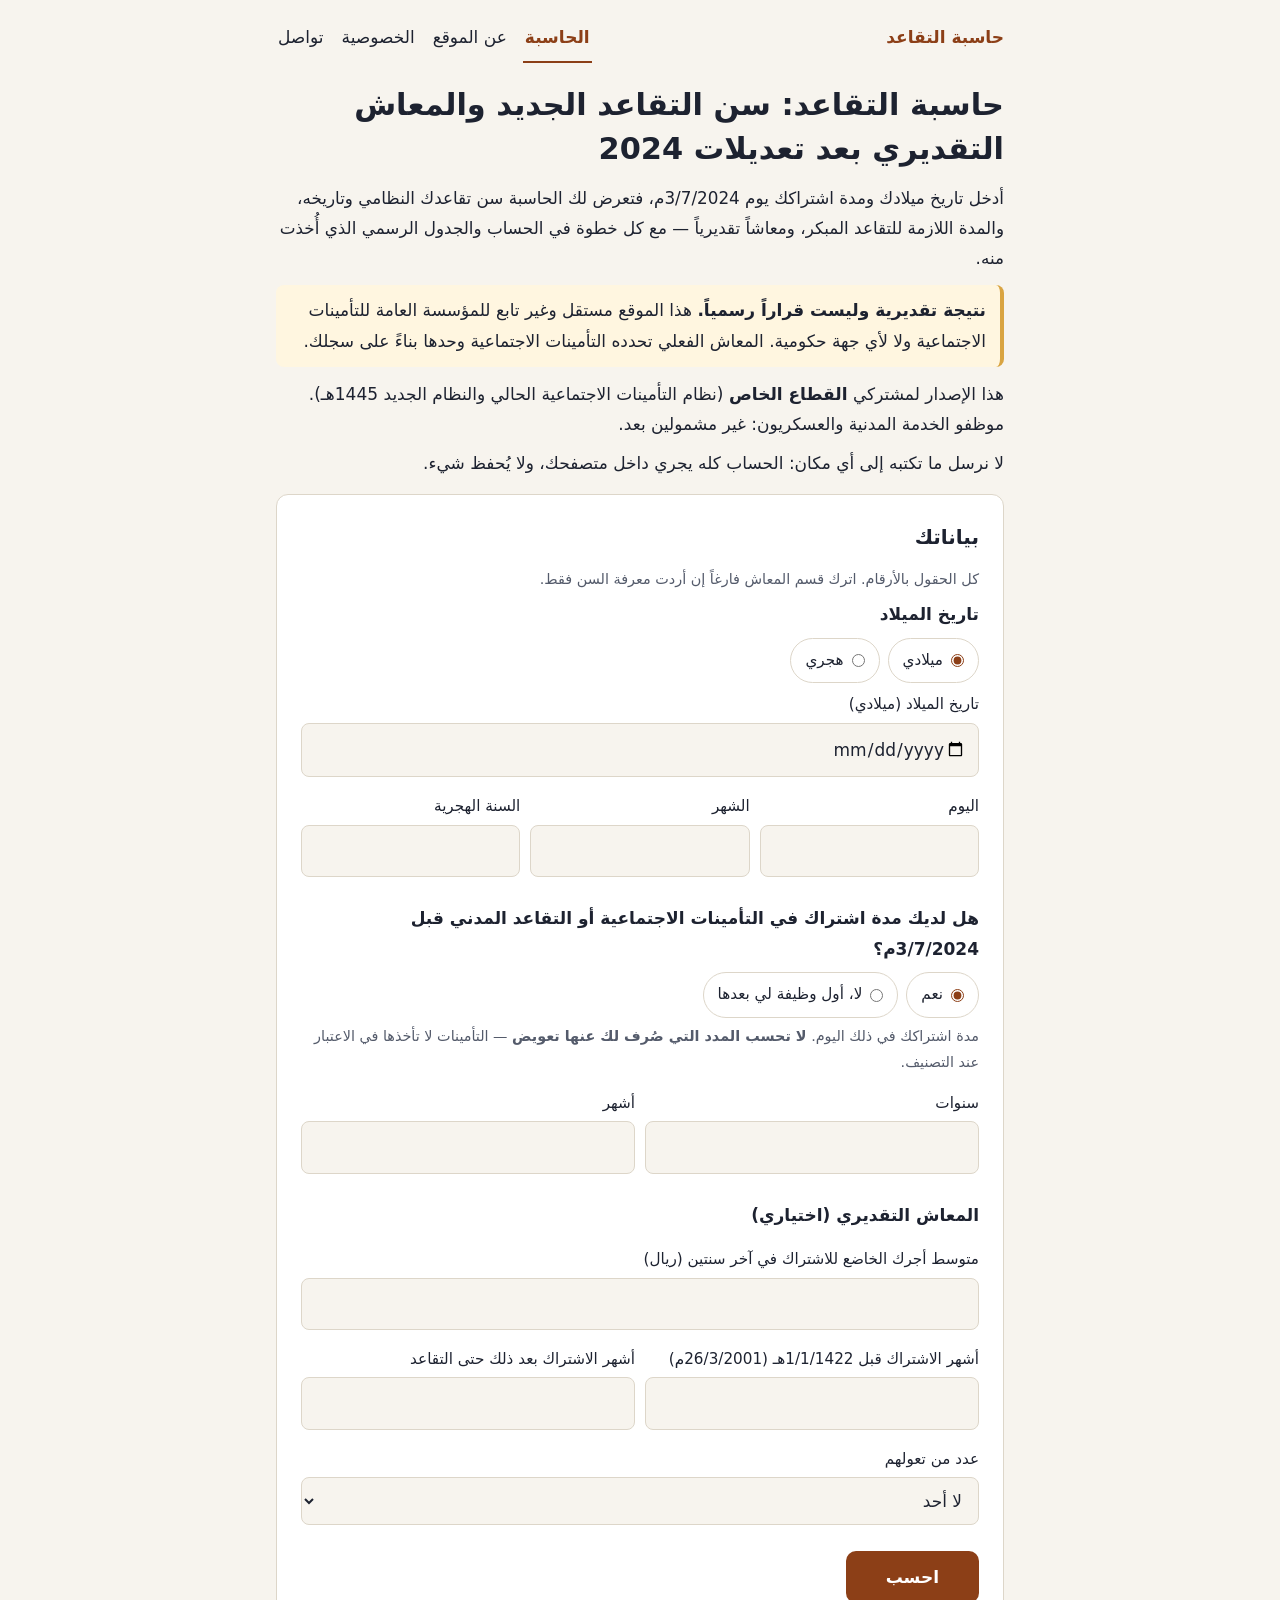
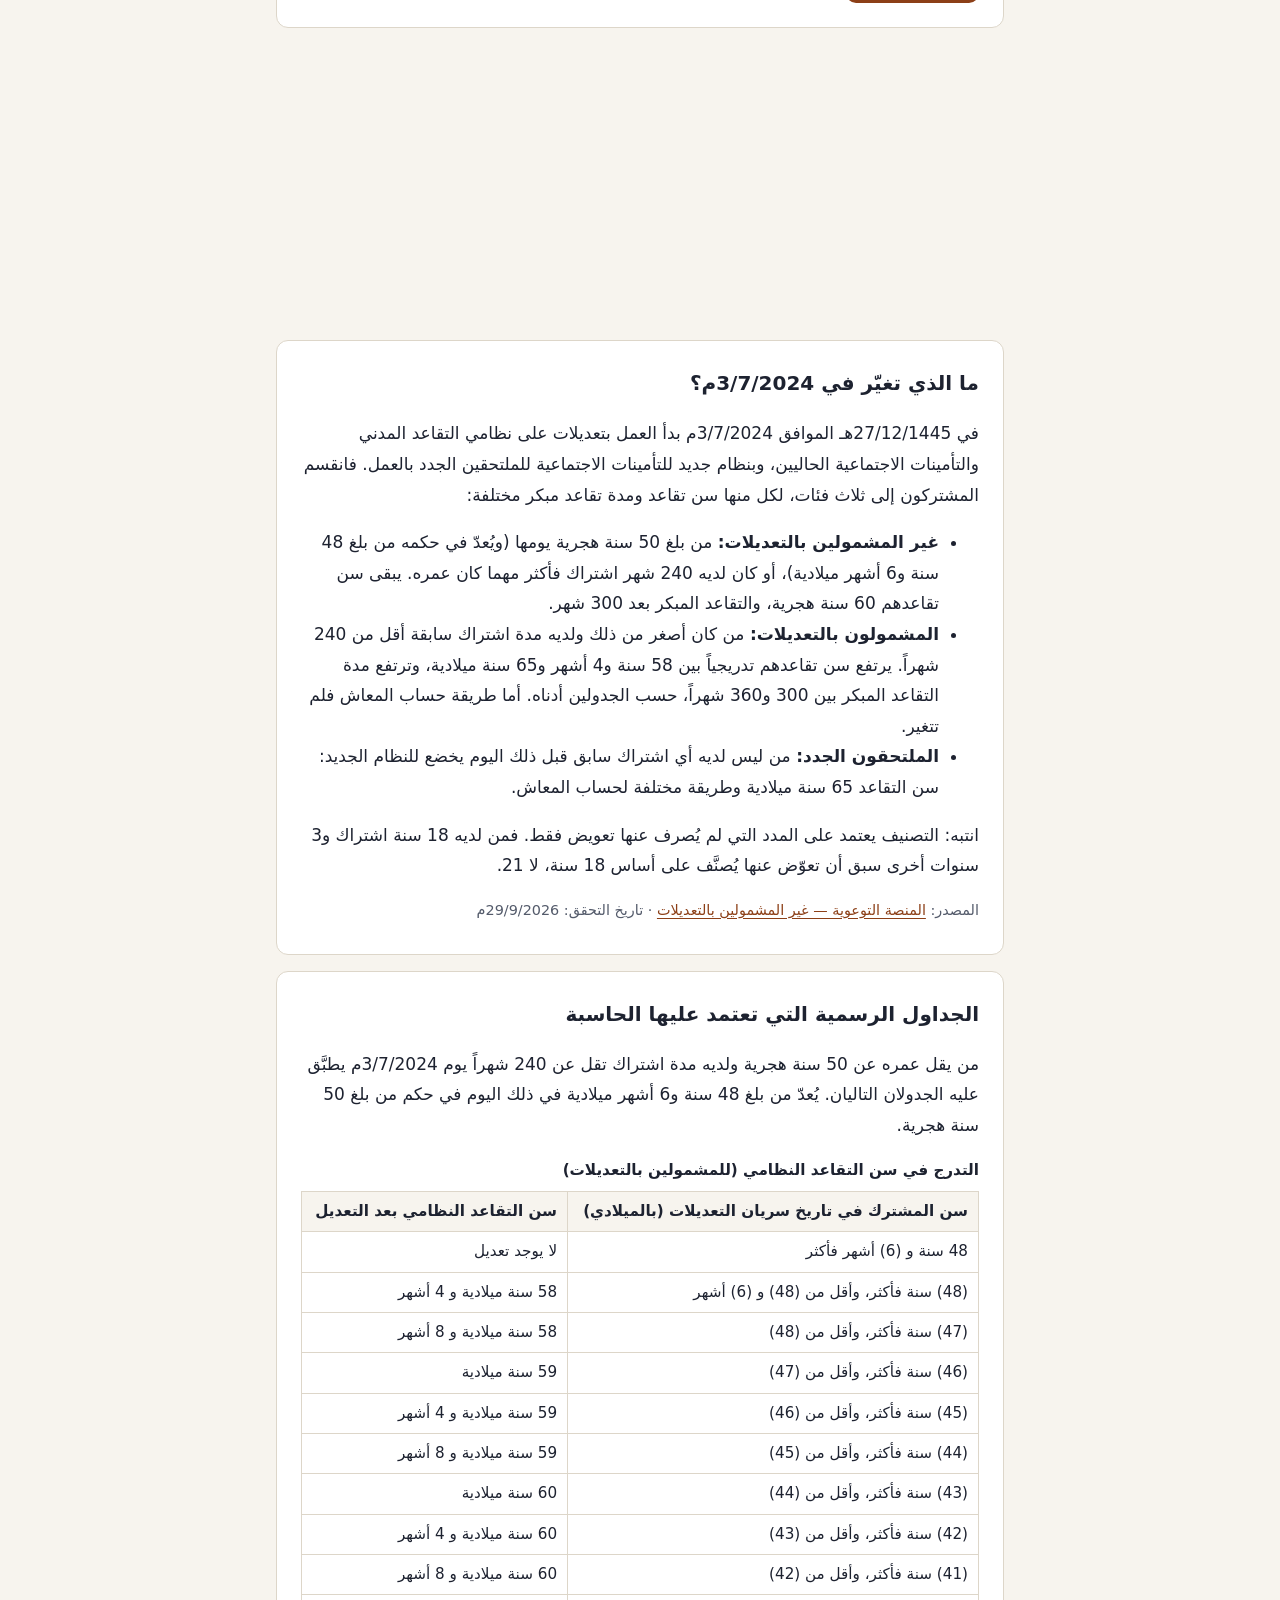
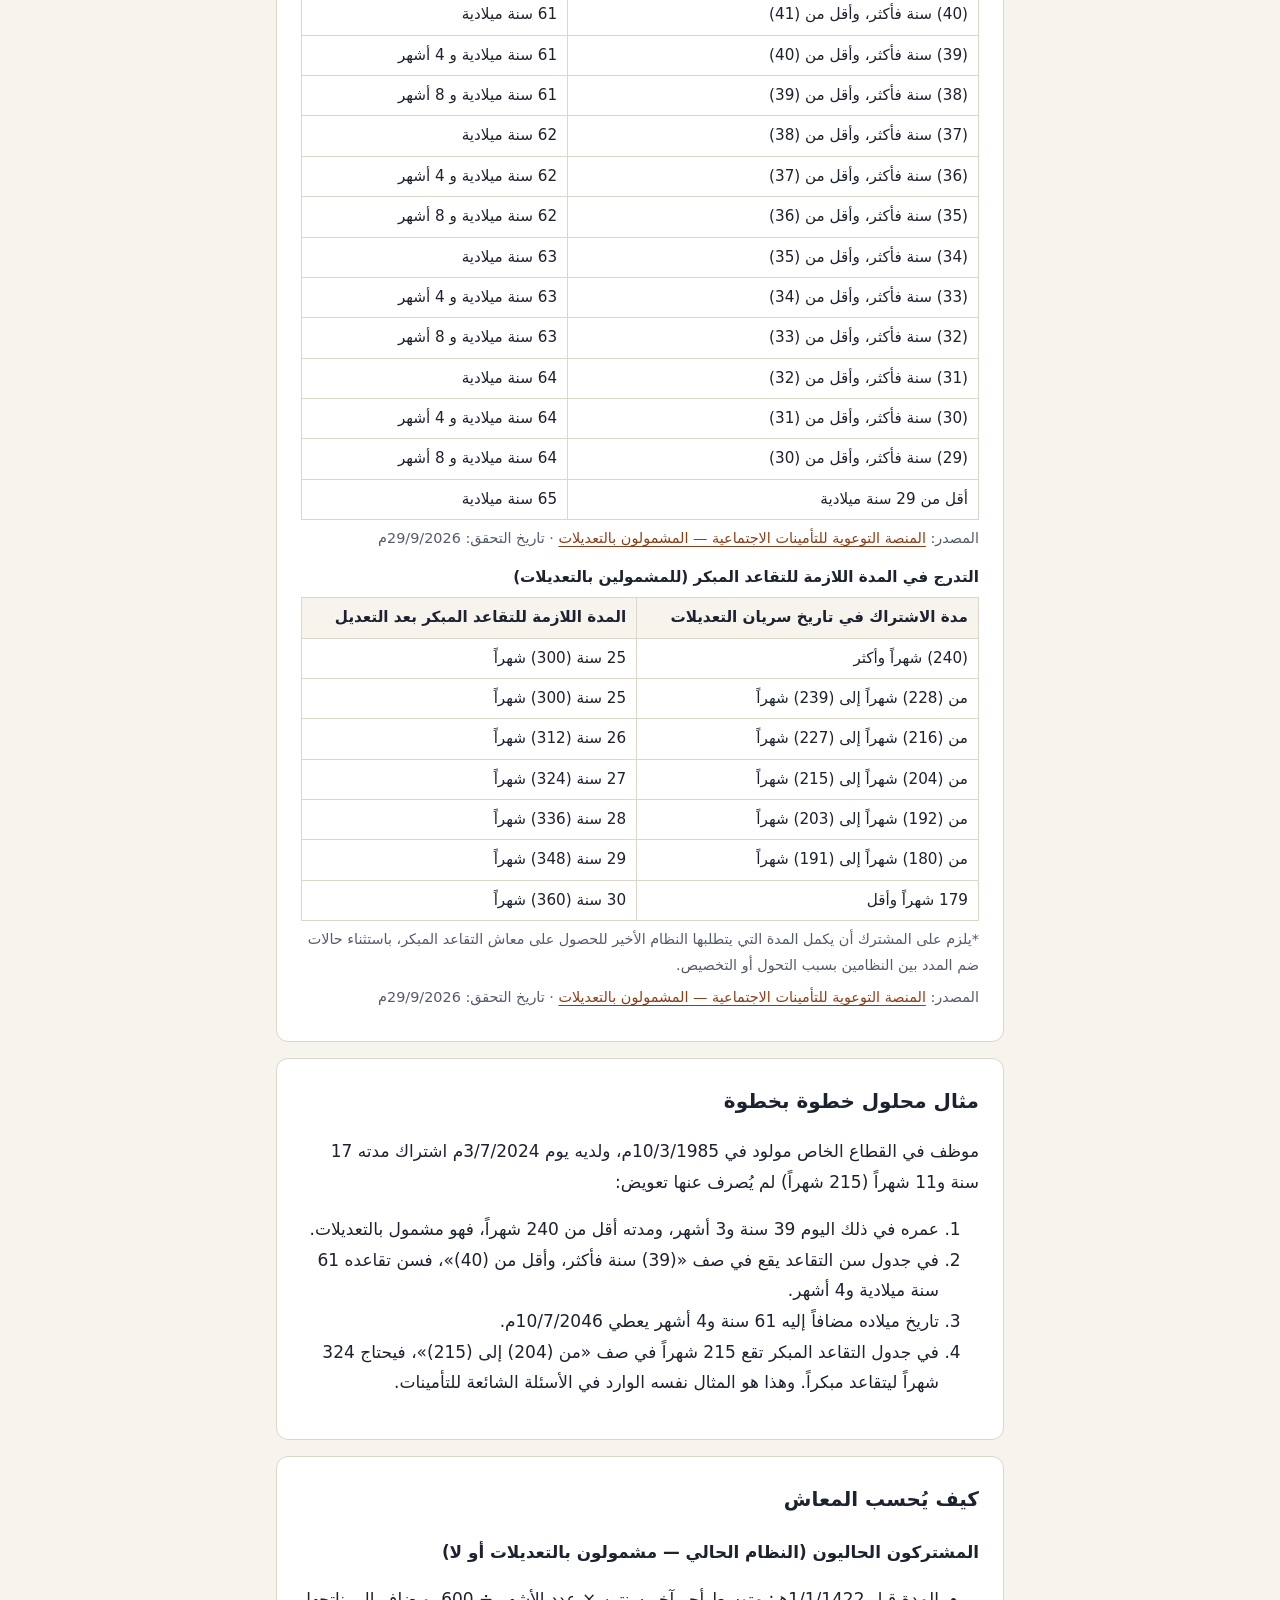
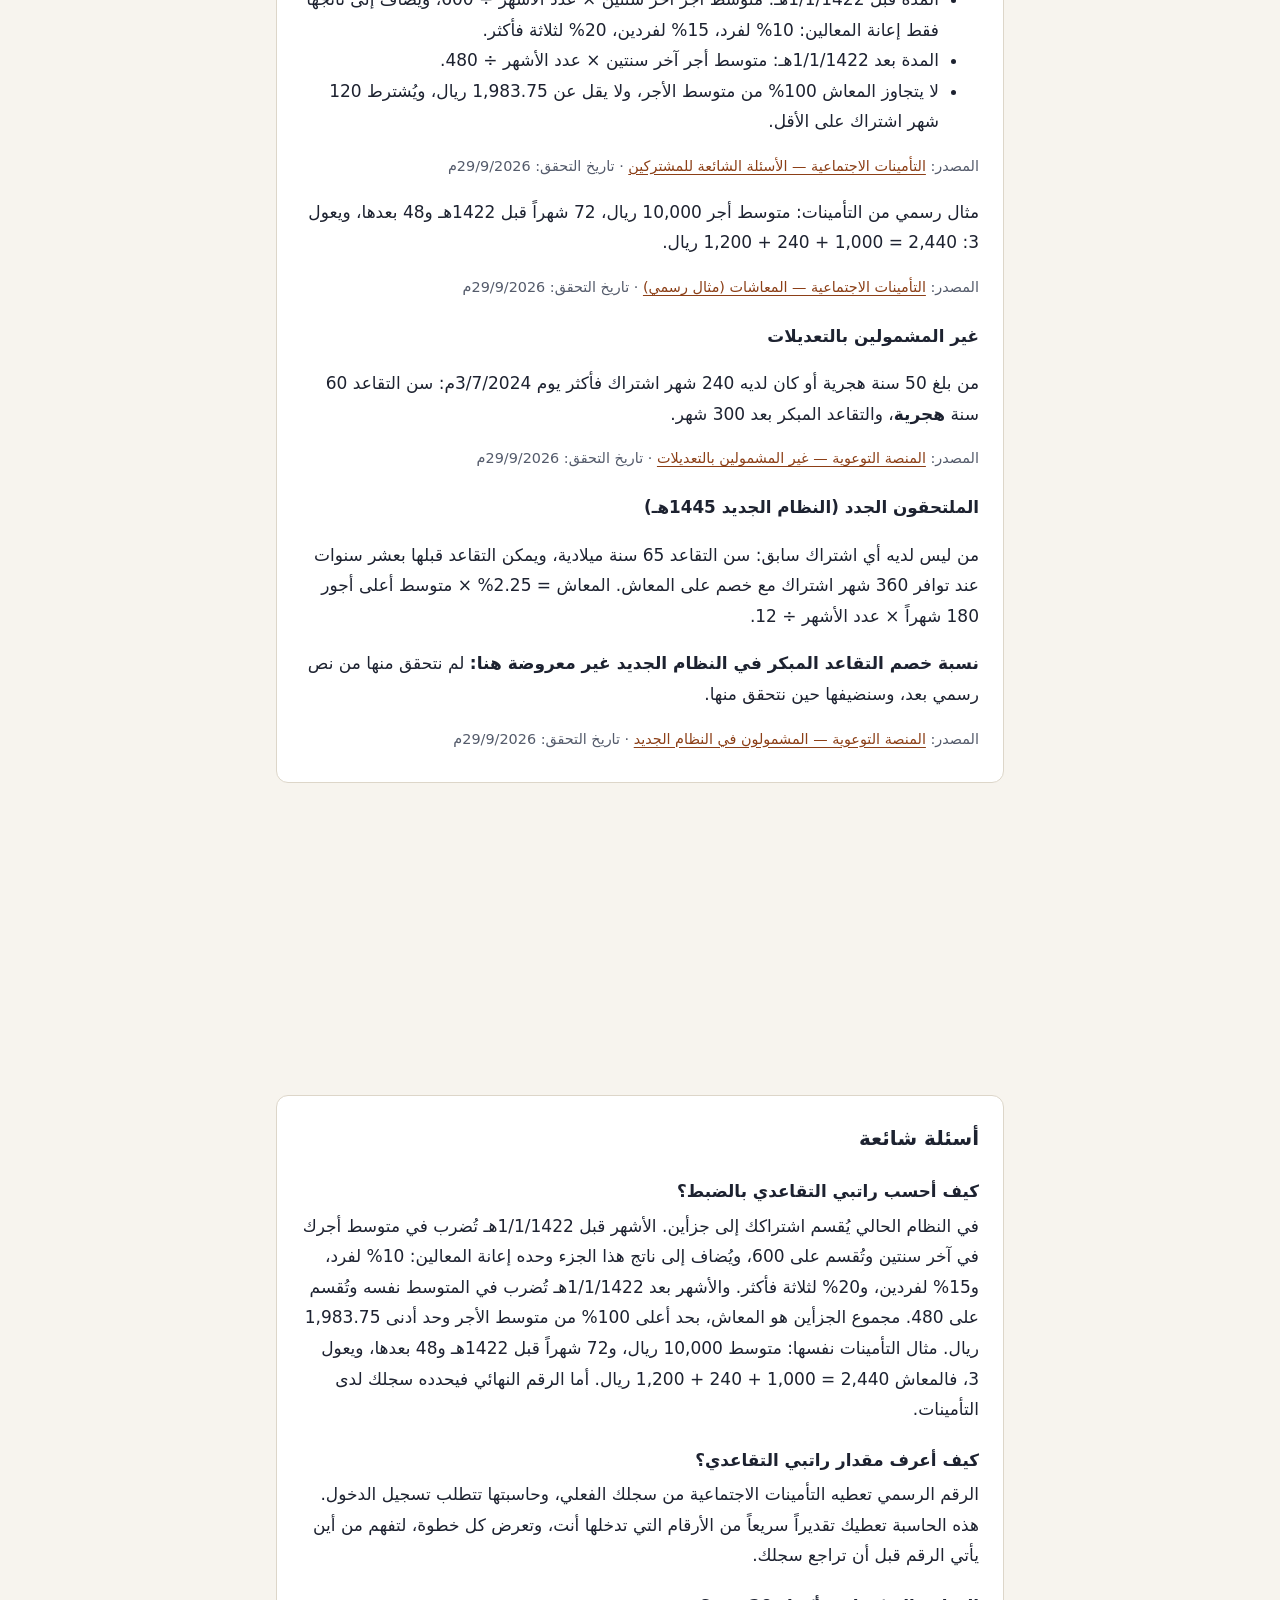
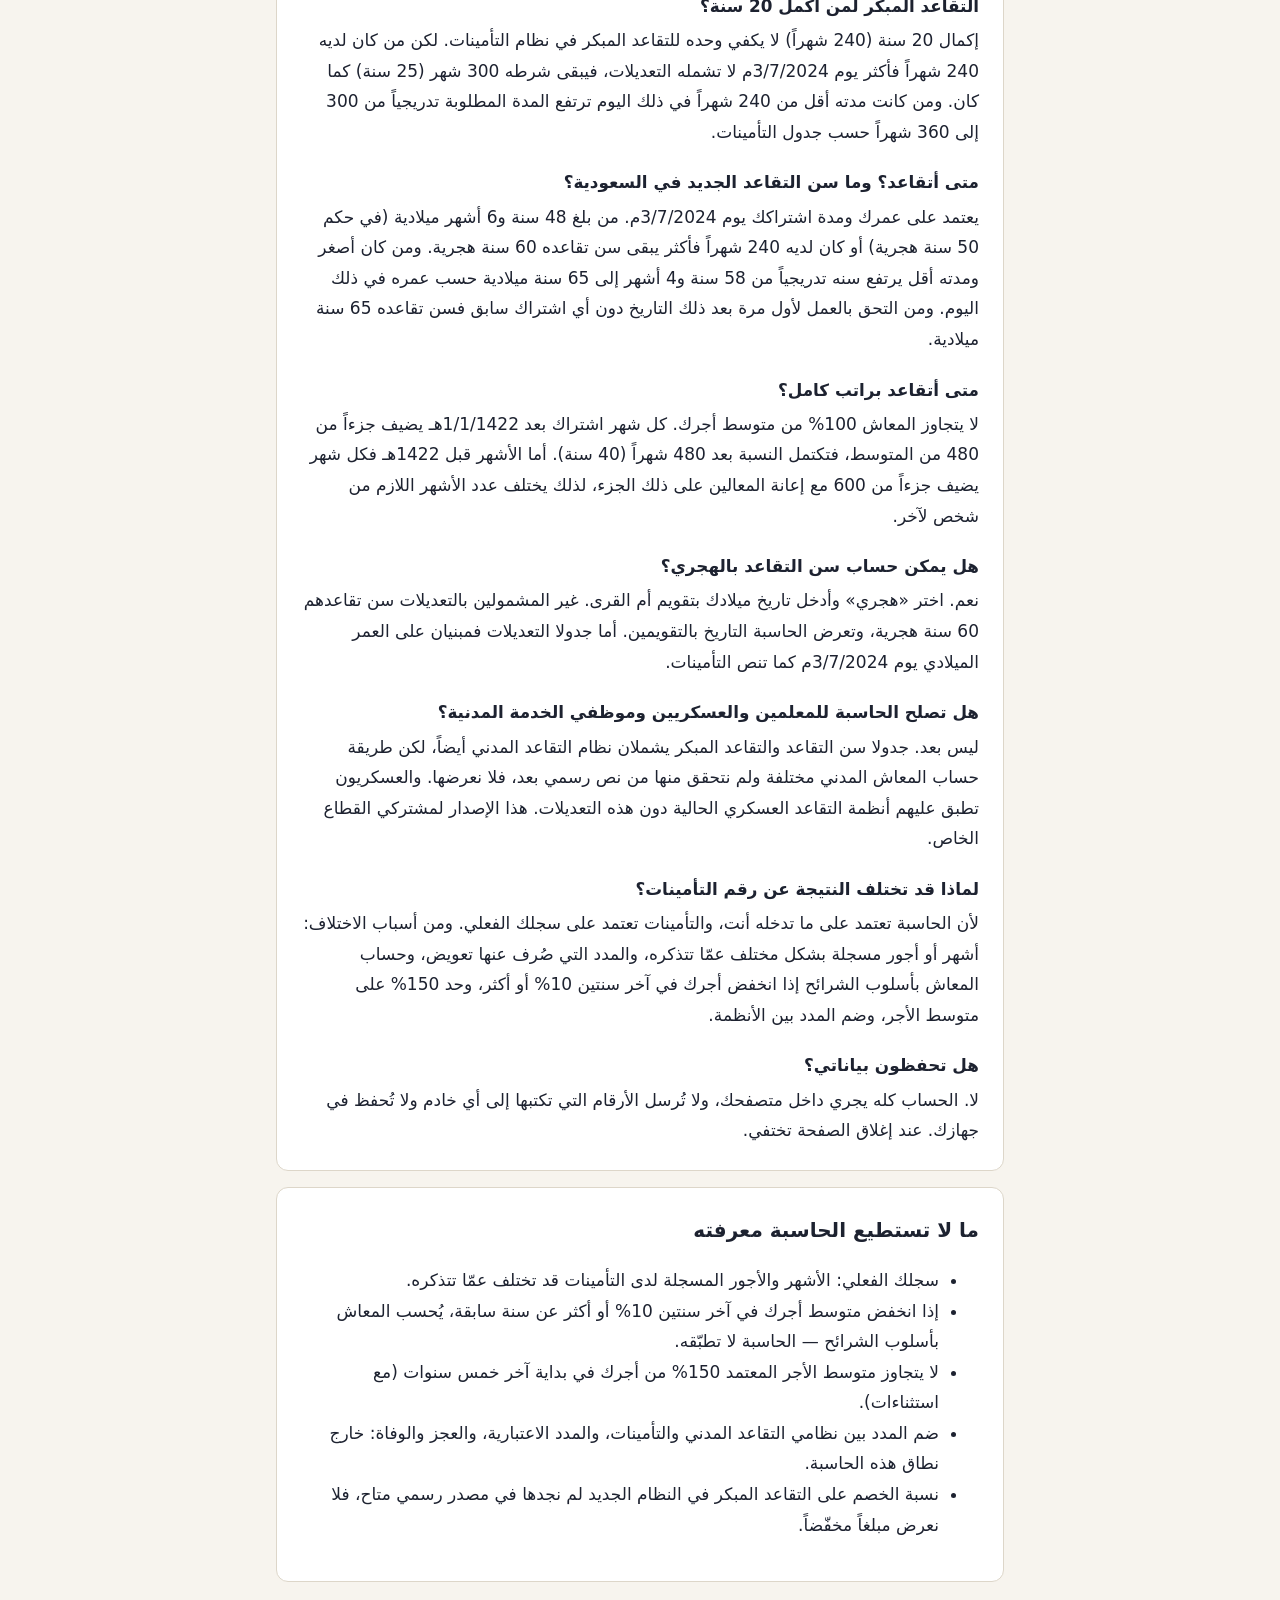
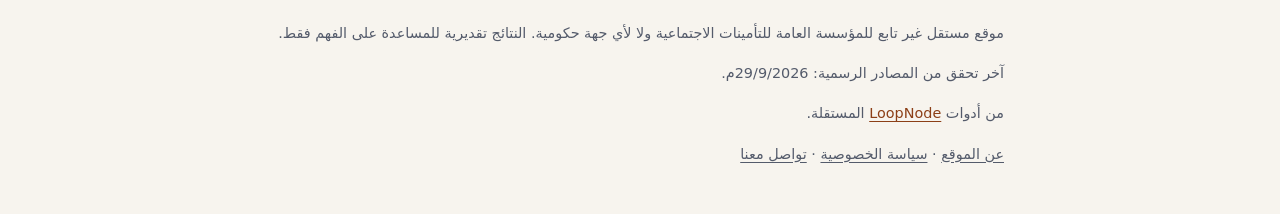
==== index.html @ d0180720 "Deploy taqaud.loopnode.live (release build) Co-Authored-By: Claude Opus 5.5 <noreply@anthropic.com>" ====
<!doctype html>
<html lang="ar" dir="rtl">
<head>
<meta charset="utf-8">
<meta name="viewport" content="width=device-width, initial-scale=1">
<meta http-equiv="Content-Security-Policy" content="default-src 'none'; script-src 'self'; style-src 'self'; img-src 'self' data:; connect-src 'self'; form-action 'none'; base-uri 'none'">
<meta name="referrer" content="no-referrer">
<title>حاسبة التقاعد 2024 — سن التقاعد الجديد والمعاش التقديري بعد تعديلات التأمينات</title>
<meta name="description" content="احسب سن تقاعدك بعد تعديلات 3/7/2024، والمدة اللازمة للتقاعد المبكر، ومعاشك التقديري خطوة بخطوة من جداول التأمينات الاجتماعية. مجانية والحساب داخل جهازك.">
<meta name="color-scheme" content="light dark">
<meta name="theme-color" content="#f7f4ee" media="(prefers-color-scheme: light)">
<meta name="theme-color" content="#16181c" media="(prefers-color-scheme: dark)">
<link rel="icon" href="favicon.svg" type="image/svg+xml">
<link rel="stylesheet" href="styles.css">
<script type="module" src="app.js"></script>
<link rel="canonical" href="https://taqaud.loopnode.live/">
<meta property="og:type" content="website">
<meta property="og:locale" content="ar_SA">
<meta property="og:site_name" content="حاسبة التقاعد">
<meta property="og:title" content="حاسبة التقاعد 2024 — سن التقاعد الجديد والمعاش التقديري بعد تعديلات التأمينات">
<meta property="og:description" content="احسب سن تقاعدك بعد تعديلات 3/7/2024، والمدة اللازمة للتقاعد المبكر، ومعاشك التقديري خطوة بخطوة من جداول التأمينات الاجتماعية. مجانية والحساب داخل جهازك.">
<meta property="og:url" content="https://taqaud.loopnode.live/">
<meta property="og:image" content="https://taqaud.loopnode.live/og.png">
<meta property="og:image:width" content="1200">
<meta property="og:image:height" content="630">
<meta name="twitter:card" content="summary_large_image">
<script type="application/ld+json">{"@context":"https://schema.org","@type":"WebApplication","name":"حاسبة التقاعد","description":"احسب سن تقاعدك بعد تعديلات 3/7/2024، والمدة اللازمة للتقاعد المبكر، ومعاشك التقديري خطوة بخطوة من جداول التأمينات الاجتماعية. مجانية والحساب داخل جهازك.","applicationCategory":"FinanceApplication","operatingSystem":"Any","inLanguage":"ar","isAccessibleForFree":true,"offers":{"@type":"Offer","price":"0","priceCurrency":"SAR"},"publisher":{"@type":"Organization","name":"LoopNode","url":"https://loopnode.live/"},"url":"https://taqaud.loopnode.live/"}</script>
<script type="application/ld+json">{"@context":"https://schema.org","@type":"FAQPage","inLanguage":"ar","mainEntity":[{"@type":"Question","name":"كيف أحسب راتبي التقاعدي بالضبط؟","acceptedAnswer":{"@type":"Answer","text":"في النظام الحالي يُقسم اشتراكك إلى جزأين. الأشهر قبل 1/1/1422هـ تُضرب في متوسط أجرك في آخر سنتين وتُقسم على 600، ويُضاف إلى ناتج هذا الجزء وحده إعانة المعالين: 10% لفرد، و15% لفردين، و20% لثلاثة فأكثر. والأشهر بعد 1/1/1422هـ تُضرب في المتوسط نفسه وتُقسم على 480. مجموع الجزأين هو المعاش، بحد أعلى 100% من متوسط الأجر وحد أدنى 1,983.75 ريال. مثال التأمينات نفسها: متوسط 10,000 ريال، و72 شهراً قبل 1422هـ و48 بعدها، ويعول 3، فالمعاش 1,200 + 240 + 1,000 = 2,440 ريال. أما الرقم النهائي فيحدده سجلك لدى التأمينات."}},{"@type":"Question","name":"كيف أعرف مقدار راتبي التقاعدي؟","acceptedAnswer":{"@type":"Answer","text":"الرقم الرسمي تعطيه التأمينات الاجتماعية من سجلك الفعلي، وحاسبتها تتطلب تسجيل الدخول. هذه الحاسبة تعطيك تقديراً سريعاً من الأرقام التي تدخلها أنت، وتعرض كل خطوة، لتفهم من أين يأتي الرقم قبل أن تراجع سجلك."}},{"@type":"Question","name":"التقاعد المبكر لمن أكمل 20 سنة؟","acceptedAnswer":{"@type":"Answer","text":"إكمال 20 سنة (240 شهراً) لا يكفي وحده للتقاعد المبكر في نظام التأمينات. لكن من كان لديه 240 شهراً فأكثر يوم 3/7/2024م لا تشمله التعديلات، فيبقى شرطه 300 شهر (25 سنة) كما كان. ومن كانت مدته أقل من 240 شهراً في ذلك اليوم ترتفع المدة المطلوبة تدريجياً من 300 إلى 360 شهراً حسب جدول التأمينات."}},{"@type":"Question","name":"متى أتقاعد؟ وما سن التقاعد الجديد في السعودية؟","acceptedAnswer":{"@type":"Answer","text":"يعتمد على عمرك ومدة اشتراكك يوم 3/7/2024م. من بلغ 48 سنة و6 أشهر ميلادية (في حكم 50 سنة هجرية) أو كان لديه 240 شهراً فأكثر يبقى سن تقاعده 60 سنة هجرية. ومن كان أصغر ومدته أقل يرتفع سنه تدريجياً من 58 سنة و4 أشهر إلى 65 سنة ميلادية حسب عمره في ذلك اليوم. ومن التحق بالعمل لأول مرة بعد ذلك التاريخ دون أي اشتراك سابق فسن تقاعده 65 سنة ميلادية."}},{"@type":"Question","name":"متى أتقاعد براتب كامل؟","acceptedAnswer":{"@type":"Answer","text":"لا يتجاوز المعاش 100% من متوسط أجرك. كل شهر اشتراك بعد 1/1/1422هـ يضيف جزءاً من 480 من المتوسط، فتكتمل النسبة بعد 480 شهراً (40 سنة). أما الأشهر قبل 1422هـ فكل شهر يضيف جزءاً من 600 مع إعانة المعالين على ذلك الجزء، لذلك يختلف عدد الأشهر اللازم من شخص لآخر."}},{"@type":"Question","name":"هل يمكن حساب سن التقاعد بالهجري؟","acceptedAnswer":{"@type":"Answer","text":"نعم. اختر «هجري» وأدخل تاريخ ميلادك بتقويم أم القرى. غير المشمولين بالتعديلات سن تقاعدهم 60 سنة هجرية، وتعرض الحاسبة التاريخ بالتقويمين. أما جدولا التعديلات فمبنيان على العمر الميلادي يوم 3/7/2024م كما تنص التأمينات."}},{"@type":"Question","name":"هل تصلح الحاسبة للمعلمين والعسكريين وموظفي الخدمة المدنية؟","acceptedAnswer":{"@type":"Answer","text":"ليس بعد. جدولا سن التقاعد والتقاعد المبكر يشملان نظام التقاعد المدني أيضاً، لكن طريقة حساب المعاش المدني مختلفة ولم نتحقق منها من نص رسمي بعد، فلا نعرضها. والعسكريون تطبق عليهم أنظمة التقاعد العسكري الحالية دون هذه التعديلات. هذا الإصدار لمشتركي القطاع الخاص."}},{"@type":"Question","name":"لماذا قد تختلف النتيجة عن رقم التأمينات؟","acceptedAnswer":{"@type":"Answer","text":"لأن الحاسبة تعتمد على ما تدخله أنت، والتأمينات تعتمد على سجلك الفعلي. ومن أسباب الاختلاف: أشهر أو أجور مسجلة بشكل مختلف عمّا تتذكره، والمدد التي صُرف عنها تعويض، وحساب المعاش بأسلوب الشرائح إذا انخفض أجرك في آخر سنتين 10% أو أكثر، وحد 150% على متوسط الأجر، وضم المدد بين الأنظمة."}},{"@type":"Question","name":"هل تحفظون بياناتي؟","acceptedAnswer":{"@type":"Answer","text":"لا. الحساب كله يجري داخل متصفحك، ولا تُرسل الأرقام التي تكتبها إلى أي خادم ولا تُحفظ في جهازك. عند إغلاق الصفحة تختفي."}}]}</script>
</head>
<body>
<a class="skip" href="#content">انتقل إلى المحتوى</a>
<header class="site-header">
<p class="brand"><a href="./">حاسبة التقاعد</a></p>
<nav aria-label="أقسام الموقع"><ul><li><a href="./" aria-current="page">الحاسبة</a></li><li><a href="./about.html">عن الموقع</a></li><li><a href="./privacy.html">الخصوصية</a></li><li><a href="./contact.html">تواصل</a></li></ul></nav>
</header>
<main id="content">
  <section class="intro">
    <h1>حاسبة التقاعد: سن التقاعد الجديد والمعاش التقديري بعد تعديلات 2024</h1>
    <p class="lead">أدخل تاريخ ميلادك ومدة اشتراكك يوم <bdi>3/7/2024م</bdi>، فتعرض لك الحاسبة سن تقاعدك النظامي وتاريخه، والمدة اللازمة للتقاعد المبكر، ومعاشاً تقديرياً — مع كل خطوة في الحساب والجدول الرسمي الذي أُخذت منه.</p>
    <p class="notice" role="note"><strong>نتيجة تقديرية وليست قراراً رسمياً.</strong> هذا الموقع مستقل وغير تابع للمؤسسة العامة للتأمينات الاجتماعية ولا لأي جهة حكومية. المعاش الفعلي تحدده التأمينات الاجتماعية وحدها بناءً على سجلك.</p>
    <p class="scope">هذا الإصدار لمشتركي <strong>القطاع الخاص</strong> (نظام التأمينات الاجتماعية الحالي والنظام الجديد 1445هـ). موظفو الخدمة المدنية والعسكريون: غير مشمولين بعد.</p>
    <p class="privacy">لا نرسل ما تكتبه إلى أي مكان: الحساب كله يجري داخل متصفحك، ولا يُحفظ شيء.</p>
  </section>

  <form id="calc" class="card" method="dialog" novalidate aria-describedby="calc-help">
    <h2>بياناتك</h2>
    <p id="calc-help" class="fine">كل الحقول بالأرقام. اترك قسم المعاش فارغاً إن أردت معرفة السن فقط.</p>
    <div id="errors" class="errors" role="alert" hidden></div>

    <fieldset>
      <legend>تاريخ الميلاد</legend>
      <div class="seg" role="radiogroup" aria-label="نوع التقويم">
        <label><input type="radio" name="cal" value="g" checked> ميلادي</label>
        <label><input type="radio" name="cal" value="h"> هجري</label>
      </div>
      <div id="dob-g-wrap" class="field">
        <label for="dob-g">تاريخ الميلاد (ميلادي)</label>
        <input id="dob-g" name="dob-g" type="date" min="1930-01-01" max="2015-12-31" dir="ltr">
      </div>
      <div id="dob-h-wrap" class="field-row" hidden>
        <div class="field"><label for="hijri-d">اليوم</label><input id="hijri-d" inputmode="numeric" pattern="[0-9]*" maxlength="2" dir="ltr"></div>
        <div class="field"><label for="hijri-m">الشهر</label><input id="hijri-m" inputmode="numeric" pattern="[0-9]*" maxlength="2" dir="ltr"></div>
        <div class="field"><label for="hijri-y">السنة الهجرية</label><input id="hijri-y" inputmode="numeric" pattern="[0-9]*" maxlength="4" dir="ltr"></div>
      </div>
    </fieldset>

    <fieldset>
      <legend>هل لديك مدة اشتراك في التأمينات الاجتماعية أو التقاعد المدني قبل <bdi>3/7/2024م</bdi>؟</legend>
      <div class="seg">
        <label><input type="radio" name="prior" value="yes" checked> نعم</label>
        <label><input type="radio" name="prior" value="no"> لا، أول وظيفة لي بعدها</label>
      </div>
      <div id="months-wrap">
        <p class="fine" id="months-help">مدة اشتراكك في ذلك اليوم. <strong>لا تحسب المدد التي صُرف لك عنها تعويض</strong> — التأمينات لا تأخذها في الاعتبار عند التصنيف.</p>
        <div class="field-row">
          <div class="field"><label for="m-years">سنوات</label><input id="m-years" inputmode="numeric" pattern="[0-9]*" maxlength="2" dir="ltr" aria-describedby="months-help"></div>
          <div class="field"><label for="m-months">أشهر</label><input id="m-months" inputmode="numeric" pattern="[0-9]*" maxlength="2" dir="ltr" aria-describedby="months-help"></div>
        </div>
      </div>
    </fieldset>

    <fieldset>
      <legend>المعاش التقديري (اختياري)</legend>
      <div id="old-wrap">
        <div class="field"><label for="wage">متوسط أجرك الخاضع للاشتراك في آخر سنتين (ريال)</label><input id="wage" inputmode="decimal" dir="ltr"></div>
        <div class="field-row">
          <div class="field"><label for="pre">أشهر الاشتراك قبل <bdi>1/1/1422هـ</bdi> (<bdi>26/3/2001م</bdi>)</label><input id="pre" inputmode="numeric" pattern="[0-9]*" dir="ltr"></div>
          <div class="field"><label for="post">أشهر الاشتراك بعد ذلك حتى التقاعد</label><input id="post" inputmode="numeric" pattern="[0-9]*" dir="ltr"></div>
        </div>
        <div class="field"><label for="deps">عدد من تعولهم</label>
          <select id="deps"><option value="0">لا أحد</option><option value="1">شخص واحد</option><option value="2">شخصان</option><option value="3">3 فأكثر</option></select>
        </div>
      </div>
      <div id="new-wrap" hidden>
        <div class="field"><label for="wage-new">متوسط أعلى أجورك لمدة 180 شهراً (ريال)</label><input id="wage-new" inputmode="decimal" dir="ltr"></div>
        <div class="field"><label for="months-new">مجموع أشهر الاشتراك عند التقاعد</label><input id="months-new" inputmode="numeric" pattern="[0-9]*" dir="ltr"></div>
      </div>
    </fieldset>

    <button type="submit" class="primary">احسب</button>
  </form>

  <section id="result" class="card result" tabindex="-1" aria-live="polite" hidden></section>
  <div class="ad-slot" data-ad-slot="1" aria-hidden="true"></div>

  <section class="card explain" id="changed">
    <h2>ما الذي تغيّر في <bdi>3/7/2024م</bdi>؟</h2>
    <p>في <bdi>27/12/1445هـ</bdi> الموافق <bdi>3/7/2024م</bdi> بدأ العمل بتعديلات على نظامي التقاعد المدني والتأمينات الاجتماعية الحاليين، وبنظام جديد للتأمينات الاجتماعية للملتحقين الجدد بالعمل. فانقسم المشتركون إلى ثلاث فئات، لكل منها سن تقاعد ومدة تقاعد مبكر مختلفة:</p>
    <ul>
      <li><strong>غير المشمولين بالتعديلات:</strong> من بلغ 50 سنة هجرية يومها (ويُعدّ في حكمه من بلغ 48 سنة و6 أشهر ميلادية)، أو كان لديه 240 شهر اشتراك فأكثر مهما كان عمره. يبقى سن تقاعدهم 60 سنة هجرية، والتقاعد المبكر بعد 300 شهر.</li>
      <li><strong>المشمولون بالتعديلات:</strong> من كان أصغر من ذلك ولديه مدة اشتراك سابقة أقل من 240 شهراً. يرتفع سن تقاعدهم تدريجياً بين 58 سنة و4 أشهر و65 سنة ميلادية، وترتفع مدة التقاعد المبكر بين 300 و360 شهراً، حسب الجدولين أدناه. أما طريقة حساب المعاش فلم تتغير.</li>
      <li><strong>الملتحقون الجدد:</strong> من ليس لديه أي اشتراك سابق قبل ذلك اليوم يخضع للنظام الجديد: سن التقاعد 65 سنة ميلادية وطريقة مختلفة لحساب المعاش.</li>
    </ul>
    <p>انتبه: التصنيف يعتمد على المدد التي لم يُصرف عنها تعويض فقط. فمن لديه 18 سنة اشتراك و3 سنوات أخرى سبق أن تعوّض عنها يُصنَّف على أساس 18 سنة، لا 21.</p>
    <p class="source">المصدر: <a href="https://awareness.gosi.gov.sa/journey1.html" rel="noopener noreferrer">المنصة التوعوية — غير المشمولين بالتعديلات</a> · تاريخ التحقق: <bdi>29/9/2026م</bdi></p>
  </section>


  <section class="card explain" id="tables">
    <h2>الجداول الرسمية التي تعتمد عليها الحاسبة</h2>
    <p>من يقل عمره عن 50 سنة هجرية ولديه مدة اشتراك تقل عن 240 شهراً يوم <bdi>3/7/2024م</bdi> يطبَّق عليه الجدولان التاليان. يُعدّ من بلغ <bdi>48</bdi> سنة و<bdi>6</bdi> أشهر ميلادية في ذلك اليوم في حكم من بلغ 50 سنة هجرية.</p>
    <div class="table-wrap"><table id="age-table">
<caption>التدرج في سن التقاعد النظامي (للمشمولين بالتعديلات)</caption>
<thead><tr><th scope="col">سن المشترك في تاريخ سريان التعديلات (بالميلادي)</th><th scope="col">سن التقاعد النظامي بعد التعديل</th></tr></thead>
<tbody>
<tr data-row="0"><td>48 سنة و (6) أشهر فأكثر</td><td>لا يوجد تعديل</td></tr>
<tr data-row="1"><td>(48) سنة فأكثر، وأقل من (48) و (6) أشهر</td><td>58 سنة ميلادية و 4 أشهر</td></tr>
<tr data-row="2"><td>(47) سنة فأكثر، وأقل من (48)</td><td>58 سنة ميلادية و 8 أشهر</td></tr>
<tr data-row="3"><td>(46) سنة فأكثر، وأقل من (47)</td><td>59 سنة ميلادية</td></tr>
<tr data-row="4"><td>(45) سنة فأكثر، وأقل من (46)</td><td>59 سنة ميلادية و 4 أشهر</td></tr>
<tr data-row="5"><td>(44) سنة فأكثر، وأقل من (45)</td><td>59 سنة ميلادية و 8 أشهر</td></tr>
<tr data-row="6"><td>(43) سنة فأكثر، وأقل من (44)</td><td>60 سنة ميلادية</td></tr>
<tr data-row="7"><td>(42) سنة فأكثر، وأقل من (43)</td><td>60 سنة ميلادية و 4 أشهر</td></tr>
<tr data-row="8"><td>(41) سنة فأكثر، وأقل من (42)</td><td>60 سنة ميلادية و 8 أشهر</td></tr>
<tr data-row="9"><td>(40) سنة فأكثر، وأقل من (41)</td><td>61 سنة ميلادية</td></tr>
<tr data-row="10"><td>(39) سنة فأكثر، وأقل من (40)</td><td>61 سنة ميلادية و 4 أشهر</td></tr>
<tr data-row="11"><td>(38) سنة فأكثر، وأقل من (39)</td><td>61 سنة ميلادية و 8 أشهر</td></tr>
<tr data-row="12"><td>(37) سنة فأكثر، وأقل من (38)</td><td>62 سنة ميلادية</td></tr>
<tr data-row="13"><td>(36) سنة فأكثر، وأقل من (37)</td><td>62 سنة ميلادية و 4 أشهر</td></tr>
<tr data-row="14"><td>(35) سنة فأكثر، وأقل من (36)</td><td>62 سنة ميلادية و 8 أشهر</td></tr>
<tr data-row="15"><td>(34) سنة فأكثر، وأقل من (35)</td><td>63 سنة ميلادية</td></tr>
<tr data-row="16"><td>(33) سنة فأكثر، وأقل من (34)</td><td>63 سنة ميلادية و 4 أشهر</td></tr>
<tr data-row="17"><td>(32) سنة فأكثر، وأقل من (33)</td><td>63 سنة ميلادية و 8 أشهر</td></tr>
<tr data-row="18"><td>(31) سنة فأكثر، وأقل من (32)</td><td>64 سنة ميلادية</td></tr>
<tr data-row="19"><td>(30) سنة فأكثر، وأقل من (31)</td><td>64 سنة ميلادية و 4 أشهر</td></tr>
<tr data-row="20"><td>(29) سنة فأكثر، وأقل من (30)</td><td>64 سنة ميلادية و 8 أشهر</td></tr>
<tr data-row="21"><td>أقل من 29 سنة ميلادية</td><td>65 سنة ميلادية</td></tr>
</tbody></table></div>
<p class="source" data-for="age-table">المصدر: <a href="https://awareness.gosi.gov.sa/journey4.html" rel="noopener noreferrer">المنصة التوعوية للتأمينات الاجتماعية — المشمولون بالتعديلات</a> · تاريخ التحقق: <bdi>29/9/2026م</bdi></p>
    <div class="table-wrap"><table id="early-table">
<caption>التدرج في المدة اللازمة للتقاعد المبكر (للمشمولين بالتعديلات)</caption>
<thead><tr><th scope="col">مدة الاشتراك في تاريخ سريان التعديلات</th><th scope="col">المدة اللازمة للتقاعد المبكر بعد التعديل</th></tr></thead>
<tbody>
<tr data-row="0"><td>(240) شهراً وأكثر</td><td>25 سنة (300) شهراً</td></tr>
<tr data-row="1"><td>من (228) شهراً إلى (239) شهراً</td><td>25 سنة (300) شهراً</td></tr>
<tr data-row="2"><td>من (216) شهراً إلى (227) شهراً</td><td>26 سنة (312) شهراً</td></tr>
<tr data-row="3"><td>من (204) شهراً إلى (215) شهراً</td><td>27 سنة (324) شهراً</td></tr>
<tr data-row="4"><td>من (192) شهراً إلى (203) شهراً</td><td>28 سنة (336) شهراً</td></tr>
<tr data-row="5"><td>من (180) شهراً إلى (191) شهراً</td><td>29 سنة (348) شهراً</td></tr>
<tr data-row="6"><td>179 شهراً وأقل</td><td>30 سنة (360) شهراً</td></tr>
</tbody></table></div>
<p class="fine">*يلزم على المشترك أن يكمل المدة التي يتطلبها النظام الأخير للحصول على معاش التقاعد المبكر، باستثناء حالات ضم المدد بين النظامين بسبب التحول أو التخصيص.</p>
<p class="source" data-for="early-table">المصدر: <a href="https://awareness.gosi.gov.sa/journey4.html" rel="noopener noreferrer">المنصة التوعوية للتأمينات الاجتماعية — المشمولون بالتعديلات</a> · تاريخ التحقق: <bdi>29/9/2026م</bdi></p>
  </section>


  <section class="card explain" id="example">
    <h2>مثال محلول خطوة بخطوة</h2>
    <p>موظف في القطاع الخاص مولود في <bdi>10/3/1985م</bdi>، ولديه يوم <bdi>3/7/2024م</bdi> اشتراك مدته 17 سنة و11 شهراً (215 شهراً) لم يُصرف عنها تعويض:</p>
    <ol>
      <li>عمره في ذلك اليوم 39 سنة و3 أشهر، ومدته أقل من 240 شهراً، فهو مشمول بالتعديلات.</li>
      <li>في جدول سن التقاعد يقع في صف «(39) سنة فأكثر، وأقل من (40)»، فسن تقاعده 61 سنة ميلادية و4 أشهر.</li>
      <li>تاريخ ميلاده مضافاً إليه 61 سنة و4 أشهر يعطي <bdi>10/7/2046م</bdi>.</li>
      <li>في جدول التقاعد المبكر تقع 215 شهراً في صف «من (204) إلى (215)»، فيحتاج 324 شهراً ليتقاعد مبكراً. وهذا هو المثال نفسه الوارد في الأسئلة الشائعة للتأمينات.</li>
    </ol>
  </section>

  <section class="card explain" id="how">
    <h2>كيف يُحسب المعاش</h2>
    <h3>المشتركون الحاليون (النظام الحالي — مشمولون بالتعديلات أو لا)</h3>
    <ul>
      <li>المدة قبل <bdi>1/1/1422هـ</bdi>: متوسط أجر آخر سنتين × عدد الأشهر ÷ 600، ويضاف إلى ناتجها فقط إعانة المعالين: 10% لفرد، 15% لفردين، 20% لثلاثة فأكثر.</li>
      <li>المدة بعد <bdi>1/1/1422هـ</bdi>: متوسط أجر آخر سنتين × عدد الأشهر ÷ 480.</li>
      <li>لا يتجاوز المعاش 100% من متوسط الأجر، ولا يقل عن <bdi>1,983.75</bdi> ريال، ويُشترط 120 شهر اشتراك على الأقل.</li>
    </ul>
    <p class="source">المصدر: <a href="https://www.gosi.gov.sa/GOSIOnline/FAQ_Contributor" rel="noopener noreferrer">التأمينات الاجتماعية — الأسئلة الشائعة للمشتركين</a> · تاريخ التحقق: <bdi>29/9/2026م</bdi></p>
    <p>مثال رسمي من التأمينات: متوسط أجر 10,000 ريال، 72 شهراً قبل 1422هـ و48 بعدها، ويعول 3: <bdi>1,200 + 240 + 1,000 = 2,440</bdi> ريال.</p>
    <p class="source">المصدر: <a href="https://www.gosi.gov.sa/GOSIOnline/Annuity" rel="noopener noreferrer">التأمينات الاجتماعية — المعاشات (مثال رسمي)</a> · تاريخ التحقق: <bdi>29/9/2026م</bdi></p>
    <h3>غير المشمولين بالتعديلات</h3>
    <p>من بلغ 50 سنة هجرية أو كان لديه 240 شهر اشتراك فأكثر يوم <bdi>3/7/2024م</bdi>: سن التقاعد 60 سنة <strong>هجرية</strong>، والتقاعد المبكر بعد 300 شهر.</p>
    <p class="source">المصدر: <a href="https://awareness.gosi.gov.sa/journey1.html" rel="noopener noreferrer">المنصة التوعوية — غير المشمولين بالتعديلات</a> · تاريخ التحقق: <bdi>29/9/2026م</bdi></p>
    <h3>الملتحقون الجدد (النظام الجديد 1445هـ)</h3>
    <p>من ليس لديه أي اشتراك سابق: سن التقاعد 65 سنة ميلادية، ويمكن التقاعد قبلها بعشر سنوات عند توافر 360 شهر اشتراك مع خصم على المعاش. المعاش = 2.25% × متوسط أعلى أجور 180 شهراً × عدد الأشهر ÷ 12.</p>
    <p><strong>نسبة خصم التقاعد المبكر في النظام الجديد غير معروضة هنا:</strong> لم نتحقق منها من نص رسمي بعد، وسنضيفها حين نتحقق منها.</p>
    <p class="source">المصدر: <a href="https://awareness.gosi.gov.sa/journey3.html" rel="noopener noreferrer">المنصة التوعوية — المشمولون في النظام الجديد</a> · تاريخ التحقق: <bdi>29/9/2026م</bdi></p>
  </section>

  <div class="ad-slot" data-ad-slot="2" aria-hidden="true"></div>

  <section class="card explain" id="faq">
<h2>أسئلة شائعة</h2>
<div class="qa">
<h3>كيف أحسب راتبي التقاعدي بالضبط؟</h3>
<p>في النظام الحالي يُقسم اشتراكك إلى جزأين. الأشهر قبل 1/1/1422هـ تُضرب في متوسط أجرك في آخر سنتين وتُقسم على 600، ويُضاف إلى ناتج هذا الجزء وحده إعانة المعالين: 10% لفرد، و15% لفردين، و20% لثلاثة فأكثر. والأشهر بعد 1/1/1422هـ تُضرب في المتوسط نفسه وتُقسم على 480. مجموع الجزأين هو المعاش، بحد أعلى 100% من متوسط الأجر وحد أدنى 1,983.75 ريال. مثال التأمينات نفسها: متوسط 10,000 ريال، و72 شهراً قبل 1422هـ و48 بعدها، ويعول 3، فالمعاش <bdi dir="ltr" class="eq">1,200 + 240 + 1,000 = 2,440</bdi> ريال. أما الرقم النهائي فيحدده سجلك لدى التأمينات.</p>
</div>
<div class="qa">
<h3>كيف أعرف مقدار راتبي التقاعدي؟</h3>
<p>الرقم الرسمي تعطيه التأمينات الاجتماعية من سجلك الفعلي، وحاسبتها تتطلب تسجيل الدخول. هذه الحاسبة تعطيك تقديراً سريعاً من الأرقام التي تدخلها أنت، وتعرض كل خطوة، لتفهم من أين يأتي الرقم قبل أن تراجع سجلك.</p>
</div>
<div class="qa">
<h3>التقاعد المبكر لمن أكمل 20 سنة؟</h3>
<p>إكمال 20 سنة (240 شهراً) لا يكفي وحده للتقاعد المبكر في نظام التأمينات. لكن من كان لديه 240 شهراً فأكثر يوم 3/7/2024م لا تشمله التعديلات، فيبقى شرطه 300 شهر (25 سنة) كما كان. ومن كانت مدته أقل من 240 شهراً في ذلك اليوم ترتفع المدة المطلوبة تدريجياً من 300 إلى 360 شهراً حسب جدول التأمينات.</p>
</div>
<div class="qa">
<h3>متى أتقاعد؟ وما سن التقاعد الجديد في السعودية؟</h3>
<p>يعتمد على عمرك ومدة اشتراكك يوم 3/7/2024م. من بلغ 48 سنة و6 أشهر ميلادية (في حكم 50 سنة هجرية) أو كان لديه 240 شهراً فأكثر يبقى سن تقاعده 60 سنة هجرية. ومن كان أصغر ومدته أقل يرتفع سنه تدريجياً من 58 سنة و4 أشهر إلى 65 سنة ميلادية حسب عمره في ذلك اليوم. ومن التحق بالعمل لأول مرة بعد ذلك التاريخ دون أي اشتراك سابق فسن تقاعده 65 سنة ميلادية.</p>
</div>
<div class="qa">
<h3>متى أتقاعد براتب كامل؟</h3>
<p>لا يتجاوز المعاش 100% من متوسط أجرك. كل شهر اشتراك بعد 1/1/1422هـ يضيف جزءاً من 480 من المتوسط، فتكتمل النسبة بعد 480 شهراً (40 سنة). أما الأشهر قبل 1422هـ فكل شهر يضيف جزءاً من 600 مع إعانة المعالين على ذلك الجزء، لذلك يختلف عدد الأشهر اللازم من شخص لآخر.</p>
</div>
<div class="qa">
<h3>هل يمكن حساب سن التقاعد بالهجري؟</h3>
<p>نعم. اختر «هجري» وأدخل تاريخ ميلادك بتقويم أم القرى. غير المشمولين بالتعديلات سن تقاعدهم 60 سنة هجرية، وتعرض الحاسبة التاريخ بالتقويمين. أما جدولا التعديلات فمبنيان على العمر الميلادي يوم 3/7/2024م كما تنص التأمينات.</p>
</div>
<div class="qa">
<h3>هل تصلح الحاسبة للمعلمين والعسكريين وموظفي الخدمة المدنية؟</h3>
<p>ليس بعد. جدولا سن التقاعد والتقاعد المبكر يشملان نظام التقاعد المدني أيضاً، لكن طريقة حساب المعاش المدني مختلفة ولم نتحقق منها من نص رسمي بعد، فلا نعرضها. والعسكريون تطبق عليهم أنظمة التقاعد العسكري الحالية دون هذه التعديلات. هذا الإصدار لمشتركي القطاع الخاص.</p>
</div>
<div class="qa">
<h3>لماذا قد تختلف النتيجة عن رقم التأمينات؟</h3>
<p>لأن الحاسبة تعتمد على ما تدخله أنت، والتأمينات تعتمد على سجلك الفعلي. ومن أسباب الاختلاف: أشهر أو أجور مسجلة بشكل مختلف عمّا تتذكره، والمدد التي صُرف عنها تعويض، وحساب المعاش بأسلوب الشرائح إذا انخفض أجرك في آخر سنتين 10% أو أكثر، وحد 150% على متوسط الأجر، وضم المدد بين الأنظمة.</p>
</div>
<div class="qa">
<h3>هل تحفظون بياناتي؟</h3>
<p>لا. الحساب كله يجري داخل متصفحك، ولا تُرسل الأرقام التي تكتبها إلى أي خادم ولا تُحفظ في جهازك. عند إغلاق الصفحة تختفي.</p>
</div>
</section>

  <section class="card explain" id="limits">
    <h2>ما لا تستطيع الحاسبة معرفته</h2>
    <ul>
      <li>سجلك الفعلي: الأشهر والأجور المسجلة لدى التأمينات قد تختلف عمّا تتذكره.</li>
      <li>إذا انخفض متوسط أجرك في آخر سنتين 10% أو أكثر عن سنة سابقة، يُحسب المعاش بأسلوب الشرائح — الحاسبة لا تطبّقه.</li>
      <li>لا يتجاوز متوسط الأجر المعتمد 150% من أجرك في بداية آخر خمس سنوات (مع استثناءات).</li>
      <li>ضم المدد بين نظامي التقاعد المدني والتأمينات، والمدد الاعتبارية، والعجز والوفاة: خارج نطاق هذه الحاسبة.</li>
      <li>نسبة الخصم على التقاعد المبكر في النظام الجديد لم نجدها في مصدر رسمي متاح، فلا نعرض مبلغاً مخفّضاً.</li>
    </ul>
  </section>

</main>
<footer class="site-footer">
<p>موقع مستقل غير تابع للمؤسسة العامة للتأمينات الاجتماعية ولا لأي جهة حكومية. النتائج تقديرية للمساعدة على الفهم فقط.</p>
<p>آخر تحقق من المصادر الرسمية: <bdi>29/9/2026م</bdi>.</p>
<p>من أدوات <a href="https://loopnode.live/" rel="noopener"><bdi>LoopNode</bdi></a> المستقلة.</p>
<p class="footer-links"><a href="./about.html">عن الموقع</a> · <a href="./privacy.html">سياسة الخصوصية</a> · <a href="./contact.html">تواصل معنا</a></p>
</footer>
</body>
</html>
---- styles.css ----
/* Mobile-first, RTL. Neutral ink + copper palette (deliberately not any agency's colours). */
:root {
  --bg: #f7f4ee;
  --surface: #ffffff;
  --ink: #1d2230;
  --muted: #545b6b;
  --line: #ddd6c9;
  --accent: #8c3f17;
  --accent-ink: #ffffff;
  --hl: #fbe7c6;
  --hl-ink: #3b2408;
  --warn-bg: #fff6e0;
  --warn-line: #d9a441;
  --err: #a1261b;
  --focus: #1f5fbf;
  --radius: 12px;
  color-scheme: light;
}
@media (prefers-color-scheme: dark) {
  :root {
    --bg: #16181c;
    --surface: #1f2228;
    --ink: #eceae4;
    --muted: #b3b6be;
    --line: #353a43;
    --accent: #e8a071;
    --accent-ink: #1a1208;
    --hl: #4a3218;
    --hl-ink: #fbe7c6;
    --warn-bg: #2b2415;
    --warn-line: #a47a2c;
    --err: #ff8d80;
    --focus: #8fb6ff;
    color-scheme: dark;
  }
}

* {
  box-sizing: border-box;
}
html {
  -webkit-text-size-adjust: 100%;
}
body {
  margin: 0;
  background: var(--bg);
  color: var(--ink);
  font-family:
    "SF Arabic", "Geeza Pro", "Noto Naskh Arabic", "Noto Sans Arabic", "Segoe UI", Tahoma, system-ui,
    sans-serif;
  font-size: 17px;
  line-height: 1.8;
}
a {
  color: var(--accent);
  text-underline-offset: 3px;
}
a:focus-visible,
button:focus-visible,
input:focus-visible,
select:focus-visible,
[tabindex]:focus-visible {
  outline: 3px solid var(--focus);
  outline-offset: 2px;
}
bdi {
  unicode-bidi: isolate;
}
.eq {
  display: inline-block;
  white-space: nowrap;
  max-width: 100%;
}

.skip {
  position: absolute;
  inset-inline-start: -9999px;
  top: 0;
}
.skip:focus {
  inset-inline-start: 8px;
  background: var(--surface);
  padding: 8px 12px;
  z-index: 10;
}

.site-header,
main,
.site-footer {
  max-width: 760px;
  margin: 0 auto;
  padding: 0 16px;
}
.site-header {
  padding-block: 12px;
}
.brand {
  margin: 0;
  font-weight: 700;
  color: var(--accent);
}

h1 {
  font-size: 1.55rem;
  line-height: 1.45;
  margin: 8px 0 12px;
}
h2 {
  font-size: 1.25rem;
  margin: 0 0 12px;
}
h3 {
  font-size: 1.05rem;
  margin: 20px 0 6px;
}
.lead {
  font-size: 1.05rem;
  margin: 0 0 12px;
}
.fine,
.source {
  font-size: 0.9rem;
  color: var(--muted);
  margin: 6px 0;
}
.source a {
  word-break: break-all;
}

.notice {
  background: var(--warn-bg);
  border-inline-start: 4px solid var(--warn-line);
  padding: 10px 14px;
  border-radius: 8px;
  margin: 12px 0;
}
.scope,
.privacy {
  margin: 8px 0;
}

.card {
  background: var(--surface);
  border: 1px solid var(--line);
  border-radius: var(--radius);
  padding: 18px 16px;
  margin: 16px 0;
}

fieldset {
  border: 0;
  padding: 0;
  margin: 0 0 18px;
  min-width: 0;
}
legend {
  font-weight: 700;
  padding: 0;
  margin-bottom: 8px;
}
.field {
  display: flex;
  flex-direction: column;
  gap: 4px;
  margin: 8px 0;
  flex: 1;
  min-width: 0;
}
.field-row {
  display: flex;
  gap: 10px;
}
label {
  font-size: 0.95rem;
}
input,
select {
  font: inherit;
  color: var(--ink);
  background: var(--bg);
  border: 1px solid var(--line);
  border-radius: 8px;
  padding: 10px 12px;
  min-height: 48px;
  width: 100%;
}
input[dir="ltr"] {
  text-align: right;
}
input[aria-invalid="true"] {
  border-color: var(--err);
  border-width: 2px;
}
.seg {
  display: flex;
  flex-wrap: wrap;
  gap: 8px;
  margin-bottom: 6px;
}
.seg label {
  display: inline-flex;
  align-items: center;
  gap: 8px;
  border: 1px solid var(--line);
  border-radius: 999px;
  padding: 8px 14px;
  min-height: 44px;
  cursor: pointer;
}
.seg input {
  width: auto;
  min-height: 0;
  margin: 0;
  accent-color: var(--accent);
}

button.primary {
  font: inherit;
  font-weight: 700;
  width: 100%;
  min-height: 52px;
  border: 0;
  border-radius: 10px;
  background: var(--accent);
  color: var(--accent-ink);
  cursor: pointer;
}
.errors {
  border: 2px solid var(--err);
  border-radius: 8px;
  padding: 8px 14px;
  margin-bottom: 12px;
  color: var(--err);
}
.errors ul {
  margin: 0;
  padding-inline-start: 18px;
}

.result h2 {
  display: flex;
  flex-wrap: wrap;
  align-items: baseline;
  gap: 8px;
}
.badge {
  font-size: 0.8rem;
  font-weight: 700;
  border: 1px solid var(--warn-line);
  background: var(--warn-bg);
  border-radius: 999px;
  padding: 0 10px;
}
.regime {
  font-weight: 700;
  margin: 0 0 12px;
}
.stats {
  display: grid;
  grid-template-columns: 1fr;
  gap: 10px;
  margin: 0 0 16px;
}
.stat {
  border: 1px solid var(--line);
  border-radius: 10px;
  padding: 10px 14px;
}
.stat dt {
  font-size: 0.9rem;
  color: var(--muted);
}
.stat dd {
  margin: 0;
  font-size: 1.3rem;
  font-weight: 700;
}
.stat dd small {
  display: block;
  font-size: 0.95rem;
  font-weight: 400;
  color: var(--muted);
}
.steps {
  padding-inline-start: 22px;
  margin: 6px 0 10px;
}
.steps li {
  margin: 6px 0;
}
.warn {
  color: var(--err);
  font-weight: 700;
}

.table-wrap {
  overflow-x: auto;
  margin: 12px 0 4px;
}
table {
  border-collapse: collapse;
  width: 100%;
  font-size: 0.95rem;
}
caption {
  text-align: start;
  font-weight: 700;
  padding-bottom: 6px;
}
th,
td {
  border: 1px solid var(--line);
  padding: 6px 10px;
  text-align: start;
  vertical-align: top;
}
th {
  background: var(--bg);
}
tr.match td {
  background: var(--hl);
  color: var(--hl-ink);
  font-weight: 700;
}
.vh {
  position: absolute;
  width: 1px;
  height: 1px;
  overflow: hidden;
  clip: rect(0 0 0 0);
  white-space: nowrap;
}

.site-footer {
  color: var(--muted);
  font-size: 0.9rem;
  padding-block: 8px 32px;
}

@media (min-width: 640px) {
  h1 {
    font-size: 1.9rem;
  }
  .card {
    padding: 24px;
  }
  .stats {
    grid-template-columns: repeat(3, 1fr);
  }
  button.primary {
    width: auto;
    padding-inline: 40px;
  }
}

/* P2: site chrome, FAQ, reserved ad slots */
.site-header {
  display: flex;
  flex-wrap: wrap;
  align-items: center;
  justify-content: space-between;
  gap: 4px 16px;
}
.brand a {
  color: var(--accent);
  text-decoration: none;
}
.site-header nav ul {
  list-style: none;
  margin: 0;
  padding: 0;
  display: flex;
  flex-wrap: wrap;
  gap: 0 14px;
}
.site-header nav a {
  display: inline-block;
  padding: 10px 2px;
  color: var(--ink);
  text-decoration: none;
}
.site-header nav a[aria-current="page"] {
  color: var(--accent);
  font-weight: 700;
  box-shadow: inset 0 -2px 0 var(--accent);
}
.qa h3 {
  margin: 20px 0 4px;
}
.qa p {
  margin: 0;
}
/* Reserved for ads after AdSense approval. Fixed height (fits 300×250 / 336×280) so filling it causes no layout
   shift; stays empty until then. */
.ad-slot {
  height: 280px;
  margin: 16px 0;
  overflow: hidden;
}
.footer-links a {
  color: inherit;
}
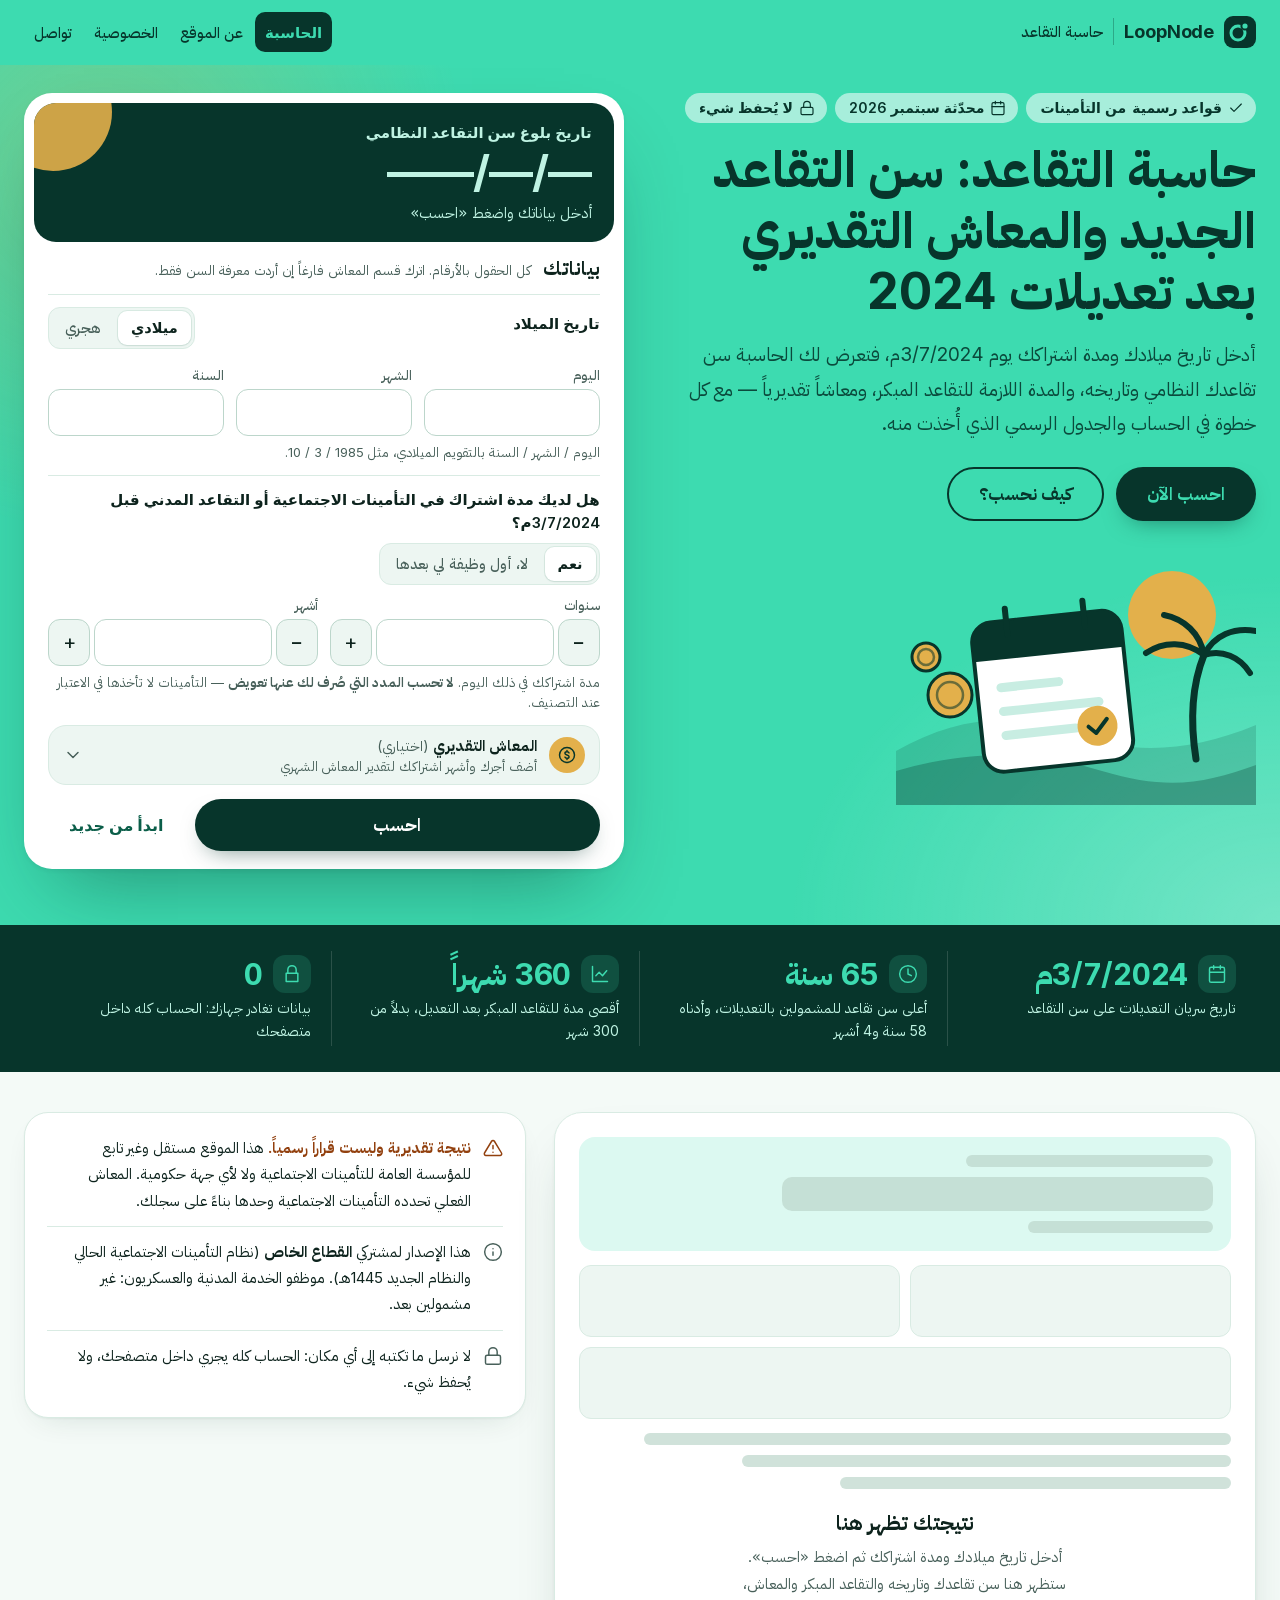
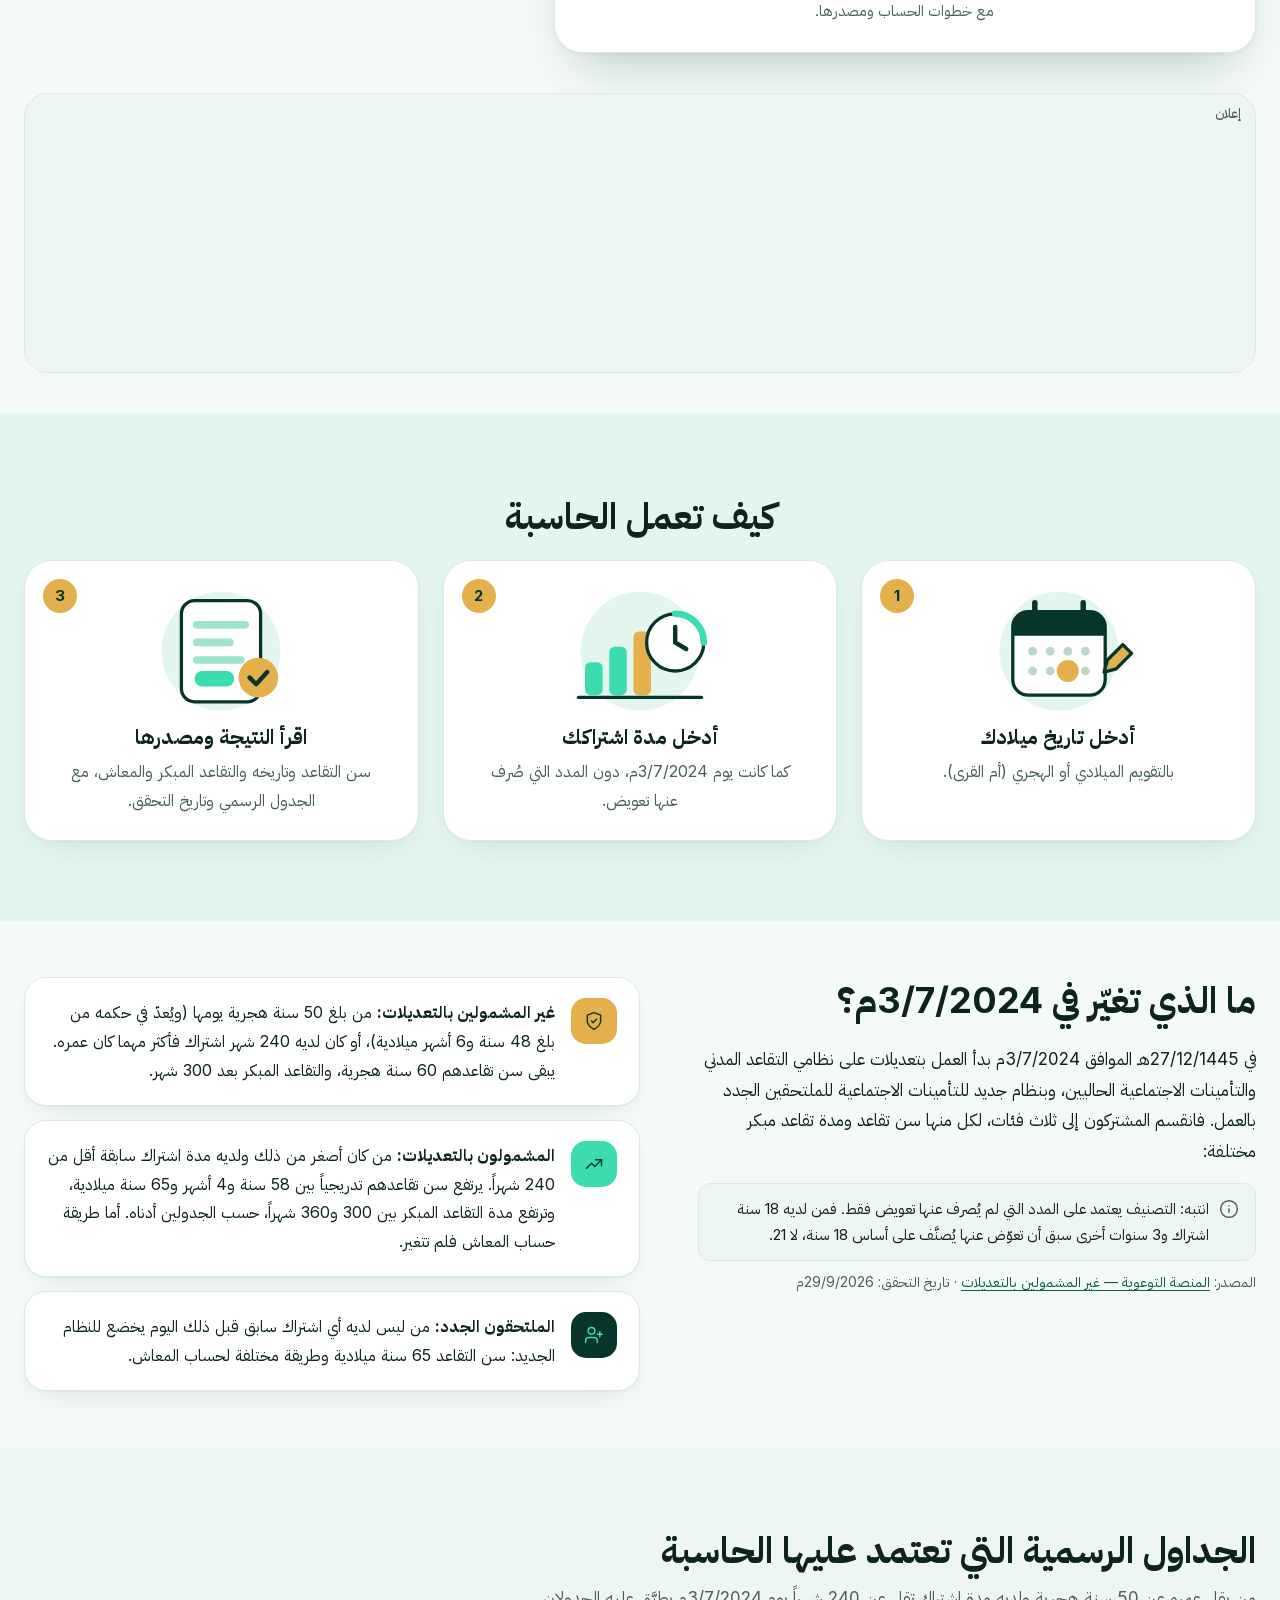
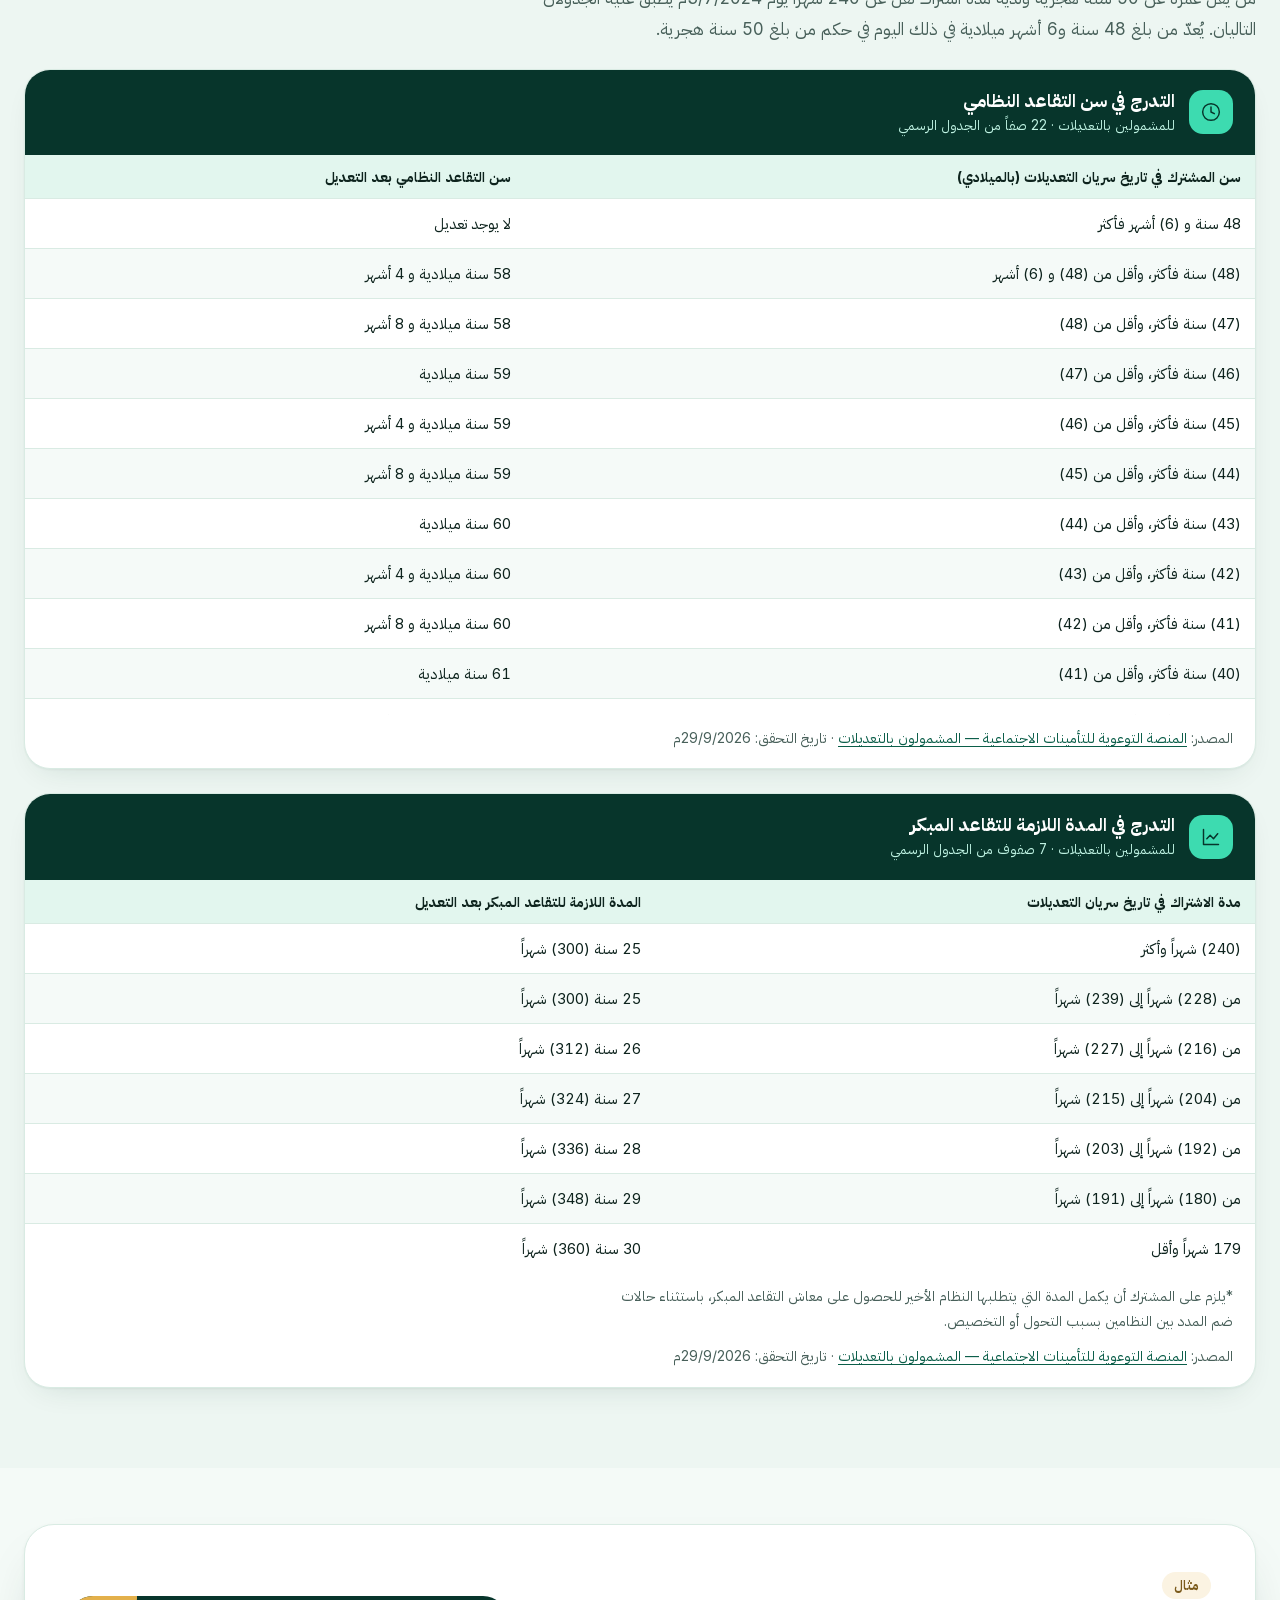
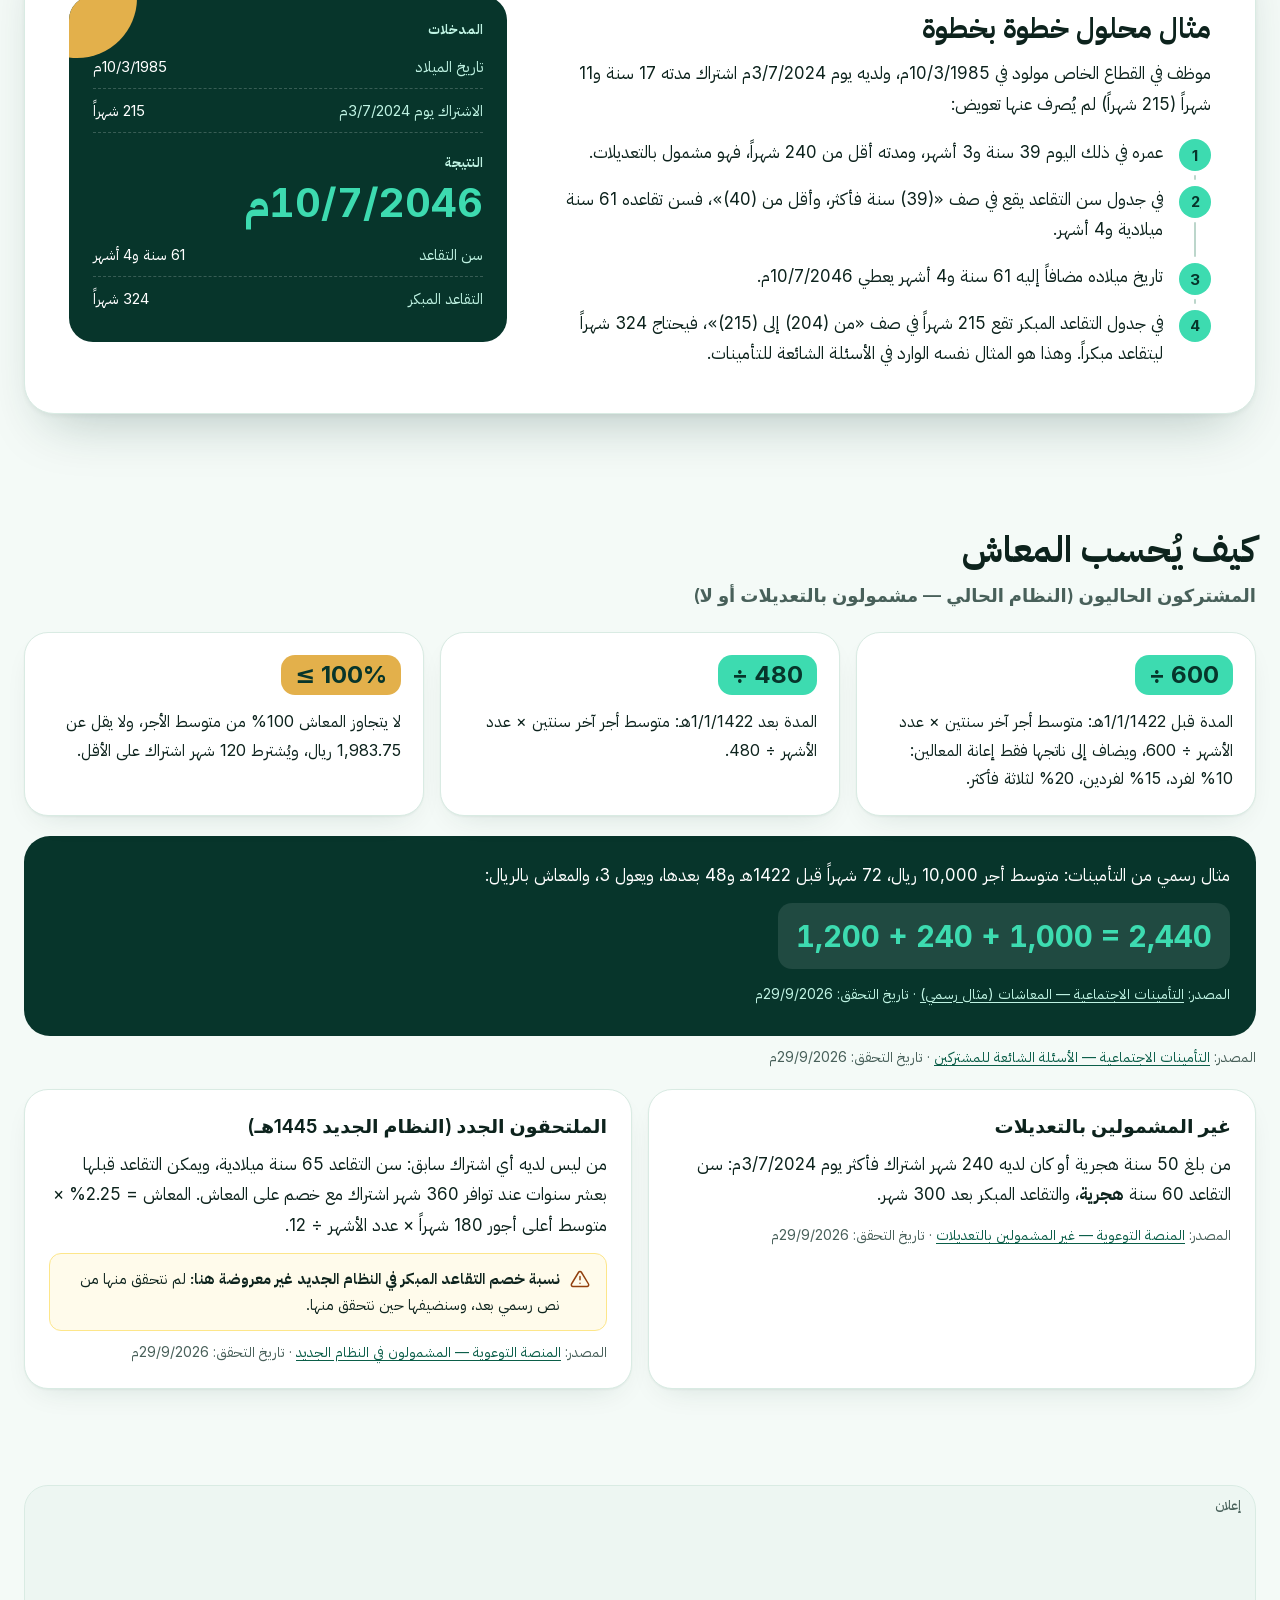
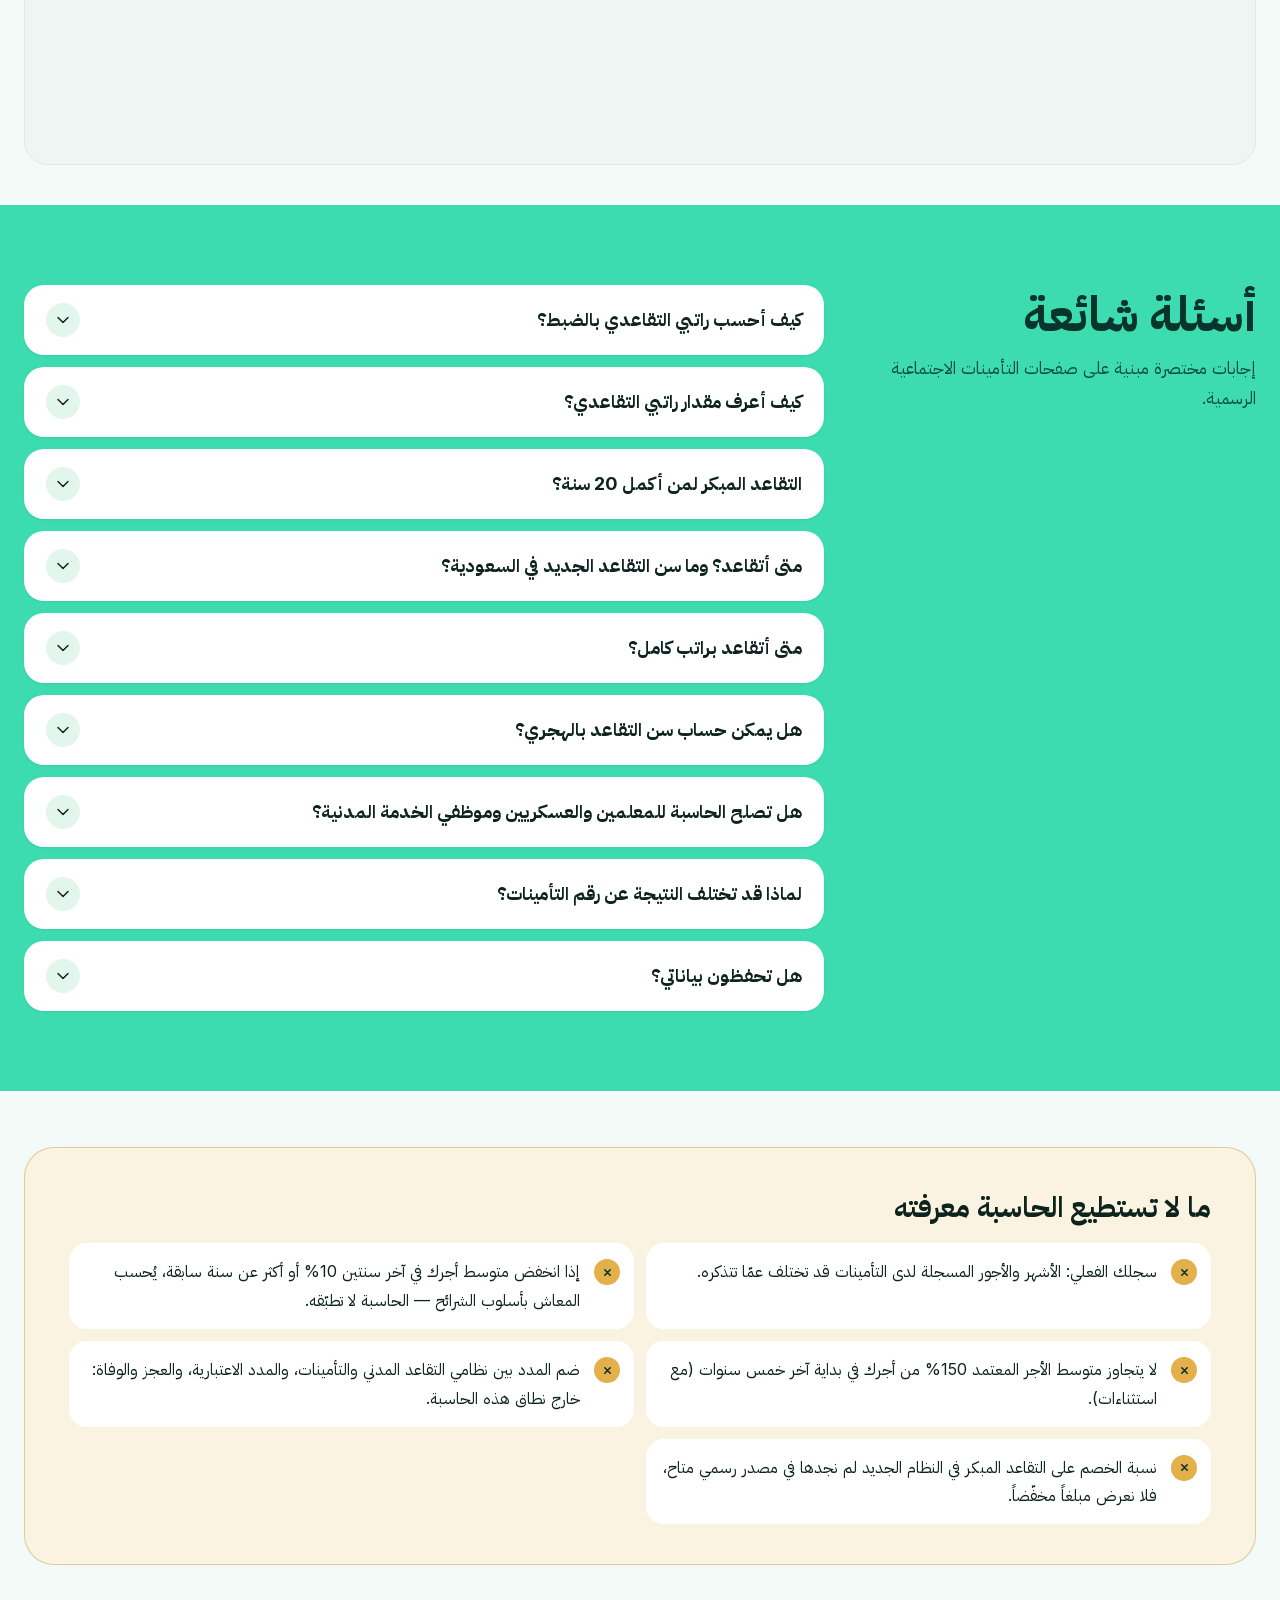
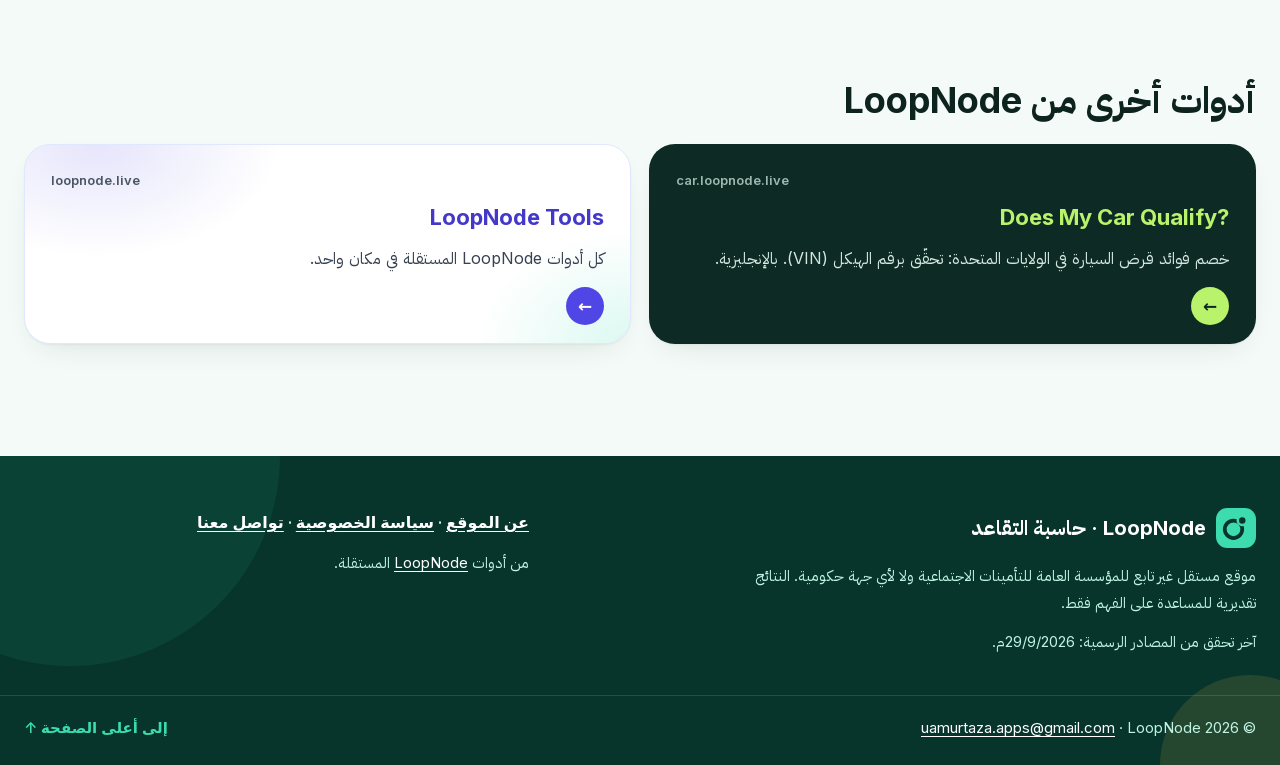
==== commit eb65cdba: "Deploy v2 restyle (Tabby-style, whole site, 1280px container) — build fb826e06 Verified: clean-copy " ====
--- a/index.html
+++ b/index.html
@@ -3,7 +3,7 @@
 <head>
 <meta charset="utf-8">
 <meta name="viewport" content="width=device-width, initial-scale=1">
-<meta http-equiv="Content-Security-Policy" content="default-src 'none'; script-src 'self'; style-src 'self'; img-src 'self' data:; connect-src 'self'; form-action 'none'; base-uri 'none'">
+<meta http-equiv="Content-Security-Policy" content="default-src 'none'; script-src 'self'; style-src 'self'; font-src 'self'; img-src 'self' data:; connect-src 'self'; form-action 'none'; base-uri 'none'">
 <meta name="referrer" content="no-referrer">
 <title>حاسبة التقاعد 2024 — سن التقاعد الجديد والمعاش التقديري بعد تعديلات التأمينات</title>
 <meta name="description" content="احسب سن تقاعدك بعد تعديلات 3/7/2024، والمدة اللازمة للتقاعد المبكر، ومعاشك التقديري خطوة بخطوة من جداول التأمينات الاجتماعية. مجانية والحساب داخل جهازك.">
@@ -11,6 +11,11 @@
 <meta name="theme-color" content="#f7f4ee" media="(prefers-color-scheme: light)">
 <meta name="theme-color" content="#16181c" media="(prefers-color-scheme: dark)">
 <link rel="icon" href="favicon.svg" type="image/svg+xml">
+<link rel="preload" href="fonts/plex-arabic-400.woff2" as="font" type="font/woff2" crossorigin>
+<link rel="preload" href="fonts/plex-arabic-500.woff2" as="font" type="font/woff2" crossorigin>
+<link rel="preload" href="fonts/plex-arabic-600.woff2" as="font" type="font/woff2" crossorigin>
+<link rel="preload" href="fonts/plex-arabic-700.woff2" as="font" type="font/woff2" crossorigin>
+<link rel="preload" href="fonts/inter-latin.woff2" as="font" type="font/woff2" crossorigin>
 <link rel="stylesheet" href="styles.css">
 <script type="module" src="app.js"></script>
 <link rel="canonical" href="https://taqaud.loopnode.live/">
@@ -25,102 +30,274 @@
 <meta property="og:image:height" content="630">
 <meta name="twitter:card" content="summary_large_image">
 <script type="application/ld+json">{"@context":"https://schema.org","@type":"WebApplication","name":"حاسبة التقاعد","description":"احسب سن تقاعدك بعد تعديلات 3/7/2024، والمدة اللازمة للتقاعد المبكر، ومعاشك التقديري خطوة بخطوة من جداول التأمينات الاجتماعية. مجانية والحساب داخل جهازك.","applicationCategory":"FinanceApplication","operatingSystem":"Any","inLanguage":"ar","isAccessibleForFree":true,"offers":{"@type":"Offer","price":"0","priceCurrency":"SAR"},"publisher":{"@type":"Organization","name":"LoopNode","url":"https://loopnode.live/"},"url":"https://taqaud.loopnode.live/"}</script>
-<script type="application/ld+json">{"@context":"https://schema.org","@type":"FAQPage","inLanguage":"ar","mainEntity":[{"@type":"Question","name":"كيف أحسب راتبي التقاعدي بالضبط؟","acceptedAnswer":{"@type":"Answer","text":"في النظام الحالي يُقسم اشتراكك إلى جزأين. الأشهر قبل 1/1/1422هـ تُضرب في متوسط أجرك في آخر سنتين وتُقسم على 600، ويُضاف إلى ناتج هذا الجزء وحده إعانة المعالين: 10% لفرد، و15% لفردين، و20% لثلاثة فأكثر. والأشهر بعد 1/1/1422هـ تُضرب في المتوسط نفسه وتُقسم على 480. مجموع الجزأين هو المعاش، بحد أعلى 100% من متوسط الأجر وحد أدنى 1,983.75 ريال. مثال التأمينات نفسها: متوسط 10,000 ريال، و72 شهراً قبل 1422هـ و48 بعدها، ويعول 3، فالمعاش 1,200 + 240 + 1,000 = 2,440 ريال. أما الرقم النهائي فيحدده سجلك لدى التأمينات."}},{"@type":"Question","name":"كيف أعرف مقدار راتبي التقاعدي؟","acceptedAnswer":{"@type":"Answer","text":"الرقم الرسمي تعطيه التأمينات الاجتماعية من سجلك الفعلي، وحاسبتها تتطلب تسجيل الدخول. هذه الحاسبة تعطيك تقديراً سريعاً من الأرقام التي تدخلها أنت، وتعرض كل خطوة، لتفهم من أين يأتي الرقم قبل أن تراجع سجلك."}},{"@type":"Question","name":"التقاعد المبكر لمن أكمل 20 سنة؟","acceptedAnswer":{"@type":"Answer","text":"إكمال 20 سنة (240 شهراً) لا يكفي وحده للتقاعد المبكر في نظام التأمينات. لكن من كان لديه 240 شهراً فأكثر يوم 3/7/2024م لا تشمله التعديلات، فيبقى شرطه 300 شهر (25 سنة) كما كان. ومن كانت مدته أقل من 240 شهراً في ذلك اليوم ترتفع المدة المطلوبة تدريجياً من 300 إلى 360 شهراً حسب جدول التأمينات."}},{"@type":"Question","name":"متى أتقاعد؟ وما سن التقاعد الجديد في السعودية؟","acceptedAnswer":{"@type":"Answer","text":"يعتمد على عمرك ومدة اشتراكك يوم 3/7/2024م. من بلغ 48 سنة و6 أشهر ميلادية (في حكم 50 سنة هجرية) أو كان لديه 240 شهراً فأكثر يبقى سن تقاعده 60 سنة هجرية. ومن كان أصغر ومدته أقل يرتفع سنه تدريجياً من 58 سنة و4 أشهر إلى 65 سنة ميلادية حسب عمره في ذلك اليوم. ومن التحق بالعمل لأول مرة بعد ذلك التاريخ دون أي اشتراك سابق فسن تقاعده 65 سنة ميلادية."}},{"@type":"Question","name":"متى أتقاعد براتب كامل؟","acceptedAnswer":{"@type":"Answer","text":"لا يتجاوز المعاش 100% من متوسط أجرك. كل شهر اشتراك بعد 1/1/1422هـ يضيف جزءاً من 480 من المتوسط، فتكتمل النسبة بعد 480 شهراً (40 سنة). أما الأشهر قبل 1422هـ فكل شهر يضيف جزءاً من 600 مع إعانة المعالين على ذلك الجزء، لذلك يختلف عدد الأشهر اللازم من شخص لآخر."}},{"@type":"Question","name":"هل يمكن حساب سن التقاعد بالهجري؟","acceptedAnswer":{"@type":"Answer","text":"نعم. اختر «هجري» وأدخل تاريخ ميلادك بتقويم أم القرى. غير المشمولين بالتعديلات سن تقاعدهم 60 سنة هجرية، وتعرض الحاسبة التاريخ بالتقويمين. أما جدولا التعديلات فمبنيان على العمر الميلادي يوم 3/7/2024م كما تنص التأمينات."}},{"@type":"Question","name":"هل تصلح الحاسبة للمعلمين والعسكريين وموظفي الخدمة المدنية؟","acceptedAnswer":{"@type":"Answer","text":"ليس بعد. جدولا سن التقاعد والتقاعد المبكر يشملان نظام التقاعد المدني أيضاً، لكن طريقة حساب المعاش المدني مختلفة ولم نتحقق منها من نص رسمي بعد، فلا نعرضها. والعسكريون تطبق عليهم أنظمة التقاعد العسكري الحالية دون هذه التعديلات. هذا الإصدار لمشتركي القطاع الخاص."}},{"@type":"Question","name":"لماذا قد تختلف النتيجة عن رقم التأمينات؟","acceptedAnswer":{"@type":"Answer","text":"لأن الحاسبة تعتمد على ما تدخله أنت، والتأمينات تعتمد على سجلك الفعلي. ومن أسباب الاختلاف: أشهر أو أجور مسجلة بشكل مختلف عمّا تتذكره، والمدد التي صُرف عنها تعويض، وحساب المعاش بأسلوب الشرائح إذا انخفض أجرك في آخر سنتين 10% أو أكثر، وحد 150% على متوسط الأجر، وضم المدد بين الأنظمة."}},{"@type":"Question","name":"هل تحفظون بياناتي؟","acceptedAnswer":{"@type":"Answer","text":"لا. الحساب كله يجري داخل متصفحك، ولا تُرسل الأرقام التي تكتبها إلى أي خادم ولا تُحفظ في جهازك. عند إغلاق الصفحة تختفي."}}]}</script>
+<script type="application/ld+json">{"@context":"https://schema.org","@type":"FAQPage","inLanguage":"ar","mainEntity":[{"@type":"Question","name":"كيف أحسب راتبي التقاعدي بالضبط؟","acceptedAnswer":{"@type":"Answer","text":"في النظام الحالي يُقسم اشتراكك إلى جزأين. الأشهر قبل 1/1/1422هـ تُضرب في متوسط أجرك في آخر سنتين وتُقسم على 600، ويُضاف إلى ناتج هذا الجزء وحده إعانة المعالين: 10% لفرد، و15% لفردين، و20% لثلاثة فأكثر. والأشهر بعد 1/1/1422هـ تُضرب في المتوسط نفسه وتُقسم على 480. مجموع الجزأين هو المعاش، بحد أعلى 100% من متوسط الأجر وحد أدنى 1,983.75 ريال. مثال التأمينات نفسها: متوسط 10,000 ريال، و72 شهراً قبل 1422هـ و48 بعدها، ويعول 3، فالمعاش بالريال: 1,200 + 240 + 1,000 = 2,440. أما الرقم النهائي فيحدده سجلك لدى التأمينات."}},{"@type":"Question","name":"كيف أعرف مقدار راتبي التقاعدي؟","acceptedAnswer":{"@type":"Answer","text":"الرقم الرسمي تعطيه التأمينات الاجتماعية من سجلك الفعلي، وحاسبتها تتطلب تسجيل الدخول. هذه الحاسبة تعطيك تقديراً سريعاً من الأرقام التي تدخلها أنت، وتعرض كل خطوة، لتفهم من أين يأتي الرقم قبل أن تراجع سجلك."}},{"@type":"Question","name":"التقاعد المبكر لمن أكمل 20 سنة؟","acceptedAnswer":{"@type":"Answer","text":"إكمال 20 سنة (240 شهراً) لا يكفي وحده للتقاعد المبكر في نظام التأمينات. لكن من كان لديه 240 شهراً فأكثر يوم 3/7/2024م لا تشمله التعديلات، فيبقى شرطه 300 شهر (25 سنة) كما كان. ومن كانت مدته أقل من 240 شهراً في ذلك اليوم ترتفع المدة المطلوبة تدريجياً من 300 إلى 360 شهراً حسب جدول التأمينات."}},{"@type":"Question","name":"متى أتقاعد؟ وما سن التقاعد الجديد في السعودية؟","acceptedAnswer":{"@type":"Answer","text":"يعتمد على عمرك ومدة اشتراكك يوم 3/7/2024م. من بلغ 48 سنة و6 أشهر ميلادية (في حكم 50 سنة هجرية) أو كان لديه 240 شهراً فأكثر يبقى سن تقاعده 60 سنة هجرية. ومن كان أصغر ومدته أقل يرتفع سنه تدريجياً من 58 سنة و4 أشهر إلى 65 سنة ميلادية حسب عمره في ذلك اليوم. ومن التحق بالعمل لأول مرة بعد ذلك التاريخ دون أي اشتراك سابق فسن تقاعده 65 سنة ميلادية."}},{"@type":"Question","name":"متى أتقاعد براتب كامل؟","acceptedAnswer":{"@type":"Answer","text":"لا يتجاوز المعاش 100% من متوسط أجرك. كل شهر اشتراك بعد 1/1/1422هـ يضيف جزءاً من 480 من المتوسط، فتكتمل النسبة بعد 480 شهراً (40 سنة). أما الأشهر قبل 1422هـ فكل شهر يضيف جزءاً من 600 مع إعانة المعالين على ذلك الجزء، لذلك يختلف عدد الأشهر اللازم من شخص لآخر."}},{"@type":"Question","name":"هل يمكن حساب سن التقاعد بالهجري؟","acceptedAnswer":{"@type":"Answer","text":"نعم. اختر «هجري» وأدخل تاريخ ميلادك بتقويم أم القرى. غير المشمولين بالتعديلات سن تقاعدهم 60 سنة هجرية، وتعرض الحاسبة التاريخ بالتقويمين. أما جدولا التعديلات فمبنيان على العمر الميلادي يوم 3/7/2024م كما تنص التأمينات."}},{"@type":"Question","name":"هل تصلح الحاسبة للمعلمين والعسكريين وموظفي الخدمة المدنية؟","acceptedAnswer":{"@type":"Answer","text":"ليس بعد. جدولا سن التقاعد والتقاعد المبكر يشملان نظام التقاعد المدني أيضاً، لكن طريقة حساب المعاش المدني مختلفة ولم نتحقق منها من نص رسمي بعد، فلا نعرضها. والعسكريون تطبق عليهم أنظمة التقاعد العسكري الحالية دون هذه التعديلات. هذا الإصدار لمشتركي القطاع الخاص."}},{"@type":"Question","name":"لماذا قد تختلف النتيجة عن رقم التأمينات؟","acceptedAnswer":{"@type":"Answer","text":"لأن الحاسبة تعتمد على ما تدخله أنت، والتأمينات تعتمد على سجلك الفعلي. ومن أسباب الاختلاف: أشهر أو أجور مسجلة بشكل مختلف عمّا تتذكره، والمدد التي صُرف عنها تعويض، وحساب المعاش بأسلوب الشرائح إذا انخفض أجرك في آخر سنتين 10% أو أكثر، وحد 150% على متوسط الأجر، وضم المدد بين الأنظمة."}},{"@type":"Question","name":"هل تحفظون بياناتي؟","acceptedAnswer":{"@type":"Answer","text":"لا. الحساب كله يجري داخل متصفحك، ولا تُرسل الأرقام التي تكتبها إلى أي خادم ولا تُحفظ في جهازك. عند إغلاق الصفحة تختفي."}}]}</script>
 </head>
 <body>
 <a class="skip" href="#content">انتقل إلى المحتوى</a>
 <header class="site-header">
-<p class="brand"><a href="./">حاسبة التقاعد</a></p>
+<div class="container header-inner">
+<a class="brand" href="./" aria-label="حاسبة التقاعد — الصفحة الرئيسية"><svg class="logo-mark" viewBox="0 0 32 32" aria-hidden="true"><rect width="32" height="32" rx="9" class="logo-bg"/><circle cx="14" cy="17" r="7" class="logo-loop"/><circle cx="21" cy="10" r="3.6" class="logo-node"/></svg><span class="wordmark"><bdi>LoopNode</bdi></span><span class="brand-tool">حاسبة التقاعد</span></a>
 <nav aria-label="أقسام الموقع"><ul><li><a href="./" aria-current="page">الحاسبة</a></li><li><a href="./about.html">عن الموقع</a></li><li><a href="./privacy.html">الخصوصية</a></li><li><a href="./contact.html">تواصل</a></li></ul></nav>
+</div>
 </header>
 <main id="content">
-  <section class="intro">
-    <h1>حاسبة التقاعد: سن التقاعد الجديد والمعاش التقديري بعد تعديلات 2024</h1>
-    <p class="lead">أدخل تاريخ ميلادك ومدة اشتراكك يوم <bdi>3/7/2024م</bdi>، فتعرض لك الحاسبة سن تقاعدك النظامي وتاريخه، والمدة اللازمة للتقاعد المبكر، ومعاشاً تقديرياً — مع كل خطوة في الحساب والجدول الرسمي الذي أُخذت منه.</p>
-    <p class="notice" role="note"><strong>نتيجة تقديرية وليست قراراً رسمياً.</strong> هذا الموقع مستقل وغير تابع للمؤسسة العامة للتأمينات الاجتماعية ولا لأي جهة حكومية. المعاش الفعلي تحدده التأمينات الاجتماعية وحدها بناءً على سجلك.</p>
-    <p class="scope">هذا الإصدار لمشتركي <strong>القطاع الخاص</strong> (نظام التأمينات الاجتماعية الحالي والنظام الجديد 1445هـ). موظفو الخدمة المدنية والعسكريون: غير مشمولين بعد.</p>
-    <p class="privacy">لا نرسل ما تكتبه إلى أي مكان: الحساب كله يجري داخل متصفحك، ولا يُحفظ شيء.</p>
-  </section>
-
-  <form id="calc" class="card" method="dialog" novalidate aria-describedby="calc-help">
-    <h2>بياناتك</h2>
-    <p id="calc-help" class="fine">كل الحقول بالأرقام. اترك قسم المعاش فارغاً إن أردت معرفة السن فقط.</p>
-    <div id="errors" class="errors" role="alert" hidden></div>
-
-    <fieldset>
-      <legend>تاريخ الميلاد</legend>
-      <div class="seg" role="radiogroup" aria-label="نوع التقويم">
-        <label><input type="radio" name="cal" value="g" checked> ميلادي</label>
-        <label><input type="radio" name="cal" value="h"> هجري</label>
-      </div>
-      <div id="dob-g-wrap" class="field">
-        <label for="dob-g">تاريخ الميلاد (ميلادي)</label>
-        <input id="dob-g" name="dob-g" type="date" min="1930-01-01" max="2015-12-31" dir="ltr">
-      </div>
-      <div id="dob-h-wrap" class="field-row" hidden>
-        <div class="field"><label for="hijri-d">اليوم</label><input id="hijri-d" inputmode="numeric" pattern="[0-9]*" maxlength="2" dir="ltr"></div>
-        <div class="field"><label for="hijri-m">الشهر</label><input id="hijri-m" inputmode="numeric" pattern="[0-9]*" maxlength="2" dir="ltr"></div>
-        <div class="field"><label for="hijri-y">السنة الهجرية</label><input id="hijri-y" inputmode="numeric" pattern="[0-9]*" maxlength="4" dir="ltr"></div>
-      </div>
-    </fieldset>
-
-    <fieldset>
-      <legend>هل لديك مدة اشتراك في التأمينات الاجتماعية أو التقاعد المدني قبل <bdi>3/7/2024م</bdi>؟</legend>
-      <div class="seg">
-        <label><input type="radio" name="prior" value="yes" checked> نعم</label>
-        <label><input type="radio" name="prior" value="no"> لا، أول وظيفة لي بعدها</label>
-      </div>
-      <div id="months-wrap">
-        <p class="fine" id="months-help">مدة اشتراكك في ذلك اليوم. <strong>لا تحسب المدد التي صُرف لك عنها تعويض</strong> — التأمينات لا تأخذها في الاعتبار عند التصنيف.</p>
-        <div class="field-row">
-          <div class="field"><label for="m-years">سنوات</label><input id="m-years" inputmode="numeric" pattern="[0-9]*" maxlength="2" dir="ltr" aria-describedby="months-help"></div>
-          <div class="field"><label for="m-months">أشهر</label><input id="m-months" inputmode="numeric" pattern="[0-9]*" maxlength="2" dir="ltr" aria-describedby="months-help"></div>
+<section class="hero v2" aria-label="الحاسبة">
+  <div class="container hero-grid">
+    <div class="hero-copy-col">
+    <ul class="chips" aria-label="لماذا تثق بالنتيجة">
+      <li><svg class="icon" aria-hidden="true" viewBox="0 0 24 24"><path d="M20 6 9 17l-5-5"/></svg>قواعد رسمية<span class="chip-more"> من التأمينات</span></li>
+      <li><svg class="icon" aria-hidden="true" viewBox="0 0 24 24"><rect x="3" y="4" width="18" height="18" rx="2"/><path d="M16 2v4M8 2v4M3 10h18"/></svg>محدّثة سبتمبر 2026</li>
+      <li><svg class="icon" aria-hidden="true" viewBox="0 0 24 24"><rect x="3" y="11" width="18" height="11" rx="2"/><path d="M7 11V7a5 5 0 0 1 10 0v4"/></svg>لا يُحفظ شيء</li>
+    </ul>
+      <h1>حاسبة التقاعد: سن التقاعد الجديد والمعاش التقديري بعد تعديلات 2024</h1>
+      <p class="lead">أدخل تاريخ ميلادك ومدة اشتراكك يوم <bdi>3/7/2024م</bdi>، فتعرض لك الحاسبة سن تقاعدك النظامي وتاريخه، والمدة اللازمة للتقاعد المبكر، ومعاشاً تقديرياً — مع كل خطوة في الحساب والجدول الرسمي الذي أُخذت منه.</p>
+      <div class="hero-cta">
+        <a class="btn btn-pill btn-pill-primary" href="#calc">احسب الآن</a>
+        <a class="btn btn-pill btn-pill-ghost" href="#how">كيف نحسب؟</a>
+      </div>
+      <div class="hero-art-wrap">
+        <svg class="hero-art" viewBox="0 0 360 260" aria-hidden="true" focusable="false">
+          <circle class="ha-sun" cx="276" cy="70" r="44"/>
+          <path class="ha-dune2" d="M0 206c60-34 118-40 176-18s116 20 184-8v80H0z"/>
+          <path class="ha-dune1" d="M0 226c74-22 140-20 206 0s104 12 154-6v40H0z"/>
+          <path class="ha-trunk" d="M300 214c-6-38-4-74 8-104"/>
+          <path class="ha-frond" d="M308 110c-18-14-40-14-58-2M308 110c-4-22-20-36-40-40M308 110c10-20 30-28 52-24M308 110c18-6 36 2 46 18"/>
+          <g class="ha-cal" transform="rotate(-6 150 150)">
+            <rect x="82" y="72" width="150" height="150" rx="20"/>
+            <path class="ha-calbar" d="M82 92a20 20 0 0 1 20-20h110a20 20 0 0 1 20 20v18H82z"/>
+            <path class="ha-ring" d="M118 60v26M196 60v26"/>
+            <path class="ha-line" d="M106 138h58M106 162h96M106 186h70"/>
+            <circle class="ha-check" cx="198" cy="186" r="20"/>
+            <path class="ha-tick" d="m189 186 7 7 12-13"/>
+          </g>
+          <g class="ha-coin"><circle cx="54" cy="150" r="22"/><circle class="ha-coin-in" cx="54" cy="150" r="13"/></g>
+          <g class="ha-coin"><circle cx="30" cy="112" r="14"/><circle class="ha-coin-in" cx="30" cy="112" r="8"/></g>
+        </svg>
+      </div>
+    </div>
+    <div class="widget">
+      <div class="preview" id="preview" aria-live="polite">
+        <p class="preview-label">تاريخ بلوغ سن التقاعد النظامي</p>
+        <p class="preview-date" data-testid="ret-date"><span class="preview-empty">—/—/——</span></p>
+        <p class="preview-sub" id="preview-sub">أدخل بياناتك واضغط «احسب»</p>
+        <a class="preview-more" id="preview-more" href="#result" hidden>التفاصيل والخطوات ↓</a>
+      </div>
+    <form id="calc" class="card form-card" method="dialog" novalidate aria-describedby="calc-help">
+      <div class="card-head">
+        <h2>بياناتك</h2>
+        <p id="calc-help" class="helper">كل الحقول بالأرقام. اترك قسم المعاش فارغاً إن أردت معرفة السن فقط.</p>
+      </div>
+      <div id="errors" class="alert alert-error" role="alert" hidden></div>
+
+      <fieldset class="group dob">
+        <legend>تاريخ الميلاد</legend>
+        <div class="seg seg-sm" role="radiogroup" aria-label="نوع التقويم">
+          <label><input type="radio" name="cal" value="g" checked><span>ميلادي</span></label>
+          <label><input type="radio" name="cal" value="h"><span>هجري</span></label>
         </div>
-      </div>
-    </fieldset>
-
-    <fieldset>
-      <legend>المعاش التقديري (اختياري)</legend>
-      <div id="old-wrap">
-        <div class="field"><label for="wage">متوسط أجرك الخاضع للاشتراك في آخر سنتين (ريال)</label><input id="wage" inputmode="decimal" dir="ltr"></div>
-        <div class="field-row">
-          <div class="field"><label for="pre">أشهر الاشتراك قبل <bdi>1/1/1422هـ</bdi> (<bdi>26/3/2001م</bdi>)</label><input id="pre" inputmode="numeric" pattern="[0-9]*" dir="ltr"></div>
-          <div class="field"><label for="post">أشهر الاشتراك بعد ذلك حتى التقاعد</label><input id="post" inputmode="numeric" pattern="[0-9]*" dir="ltr"></div>
+        <fieldset id="dob-g-wrap" class="subgroup" aria-describedby="dob-g-hint">
+          <legend class="sub-label vh">تاريخ الميلاد (ميلادي)</legend>
+          <div class="field-row three">
+            <div class="field"><label for="g-d">اليوم</label><input id="g-d" inputmode="numeric" pattern="[0-9]*" maxlength="2" dir="ltr"></div>
+            <div class="field"><label for="g-m">الشهر</label><input id="g-m" inputmode="numeric" pattern="[0-9]*" maxlength="2" dir="ltr"></div>
+            <div class="field"><label for="g-y">السنة</label><input id="g-y" inputmode="numeric" pattern="[0-9]*" maxlength="4" dir="ltr"></div>
+          </div>
+          <p id="dob-g-hint" class="hint">اليوم / الشهر / السنة بالتقويم الميلادي، مثل <bdi dir="ltr" class="nowrap">10 / 3 / 1985</bdi>.</p>
+        </fieldset>
+        <div id="dob-h-wrap" hidden>
+          <div class="field-row three">
+            <div class="field"><label for="hijri-d">اليوم</label><input id="hijri-d" inputmode="numeric" pattern="[0-9]*" maxlength="2" dir="ltr"></div>
+            <div class="field"><label for="hijri-m">الشهر</label><input id="hijri-m" inputmode="numeric" pattern="[0-9]*" maxlength="2" dir="ltr"></div>
+            <div class="field"><label for="hijri-y">السنة الهجرية</label><input id="hijri-y" inputmode="numeric" pattern="[0-9]*" maxlength="4" dir="ltr"></div>
+          </div>
+          <p class="hint">تقويم أم القرى، مثل <bdi dir="ltr" class="nowrap">1 / 7 / 1405</bdi>.</p>
         </div>
-        <div class="field"><label for="deps">عدد من تعولهم</label>
-          <select id="deps"><option value="0">لا أحد</option><option value="1">شخص واحد</option><option value="2">شخصان</option><option value="3">3 فأكثر</option></select>
+      </fieldset>
+
+      <fieldset class="group prior">
+        <legend>هل لديك مدة اشتراك في التأمينات الاجتماعية أو التقاعد المدني قبل <bdi>3/7/2024م</bdi>؟</legend>
+        <div class="seg seg-sm">
+          <label><input type="radio" name="prior" value="yes" checked><span>نعم</span></label>
+          <label><input type="radio" name="prior" value="no"><span>لا، أول وظيفة لي بعدها</span></label>
         </div>
-      </div>
-      <div id="new-wrap" hidden>
-        <div class="field"><label for="wage-new">متوسط أعلى أجورك لمدة 180 شهراً (ريال)</label><input id="wage-new" inputmode="decimal" dir="ltr"></div>
-        <div class="field"><label for="months-new">مجموع أشهر الاشتراك عند التقاعد</label><input id="months-new" inputmode="numeric" pattern="[0-9]*" dir="ltr"></div>
-      </div>
-    </fieldset>
-
-    <button type="submit" class="primary">احسب</button>
-  </form>
-
-  <section id="result" class="card result" tabindex="-1" aria-live="polite" hidden></section>
+        <div id="months-wrap">
+          <div class="field-row">
+            <div class="field">
+              <label for="m-years">سنوات</label>
+              <div class="stepper">
+                <button type="button" class="step" data-step-for="m-years" data-delta="-1" aria-label="إنقاص السنوات">−</button>
+                <input id="m-years" inputmode="numeric" pattern="[0-9]*" maxlength="2" dir="ltr" aria-describedby="months-help">
+                <button type="button" class="step" data-step-for="m-years" data-delta="1" aria-label="زيادة السنوات">+</button>
+              </div>
+            </div>
+            <div class="field">
+              <label for="m-months">أشهر</label>
+              <div class="stepper">
+                <button type="button" class="step" data-step-for="m-months" data-delta="-1" aria-label="إنقاص الأشهر">−</button>
+                <input id="m-months" inputmode="numeric" pattern="[0-9]*" maxlength="2" dir="ltr" aria-describedby="months-help">
+                <button type="button" class="step" data-step-for="m-months" data-delta="1" aria-label="زيادة الأشهر">+</button>
+              </div>
+            </div>
+          </div>
+          <p class="hint" id="months-help">مدة اشتراكك في ذلك اليوم. <strong>لا تحسب المدد التي صُرف لك عنها تعويض</strong> — التأمينات لا تأخذها في الاعتبار عند التصنيف.</p>
+        </div>
+      </fieldset>
+
+      <details class="opt" id="pension-opt">
+        <summary><span class="opt-icon" aria-hidden="true"><svg class="icon" viewBox="0 0 24 24" aria-hidden="true" focusable="false"><circle cx="12" cy="12" r="9"/><path d="M14.5 9.5a2.5 2.5 0 0 0-2.5-1.5c-1.4 0-2.5.8-2.5 2s1.1 1.7 2.5 2 2.5.8 2.5 2-1.1 2-2.5 2a2.5 2.5 0 0 1-2.5-1.5M12 6.5v1.5M12 16v1.5"/></svg></span><span class="opt-text"><span class="opt-title">المعاش التقديري <span class="optional">(اختياري)</span></span><span class="opt-hint">أضف أجرك وأشهر اشتراكك لتقدير المعاش الشهري</span></span><svg class="icon chevron" viewBox="0 0 24 24" aria-hidden="true" focusable="false"><path d="m6 9 6 6 6-6"/></svg></summary>
+        <fieldset class="group pension">
+          <legend class="vh">المعاش التقديري (اختياري)</legend>
+          <div id="old-wrap">
+            <div class="field"><label for="wage">متوسط أجرك الخاضع للاشتراك في آخر سنتين (ريال)</label>
+              <div class="affix"><input id="wage" inputmode="decimal" dir="ltr"><span class="unit" aria-hidden="true">ريال</span></div>
+            </div>
+            <div class="field-row">
+              <div class="field"><label for="pre">أشهر الاشتراك قبل <bdi>1/1/1422هـ</bdi></label>
+                <div class="affix"><input id="pre" inputmode="numeric" pattern="[0-9]*" dir="ltr" aria-describedby="pre-hint"><span class="unit" aria-hidden="true">شهر</span></div>
+              </div>
+              <div class="field"><label for="post">أشهر الاشتراك بعد ذلك حتى التقاعد</label>
+                <div class="affix"><input id="post" inputmode="numeric" pattern="[0-9]*" dir="ltr"><span class="unit" aria-hidden="true">شهر</span></div>
+              </div>
+            </div>
+            <p id="pre-hint" class="hint"><bdi>1/1/1422هـ</bdi> = <bdi>26/3/2001م</bdi></p>
+            <div class="field"><label for="deps">عدد من تعولهم</label>
+              <select id="deps"><option value="0">لا أحد</option><option value="1">شخص واحد</option><option value="2">شخصان</option><option value="3">3 فأكثر</option></select>
+            </div>
+          </div>
+          <div id="new-wrap" hidden>
+            <div class="field"><label for="wage-new">متوسط أعلى أجورك لمدة 180 شهراً (ريال)</label>
+              <div class="affix"><input id="wage-new" inputmode="decimal" dir="ltr"><span class="unit" aria-hidden="true">ريال</span></div>
+            </div>
+            <div class="field"><label for="months-new">مجموع أشهر الاشتراك عند التقاعد</label>
+              <div class="affix"><input id="months-new" inputmode="numeric" pattern="[0-9]*" dir="ltr"><span class="unit" aria-hidden="true">شهر</span></div>
+            </div>
+          </div>
+        </fieldset>
+      </details>
+
+      <div class="actions">
+        <button type="submit" class="btn btn-primary btn-calc">احسب</button>
+        <button type="button" id="clear-form" class="btn btn-ghost">ابدأ من جديد</button>
+      </div>
+    </form>
+    </div>
+  </div>
+</section>
+
+<section class="band band-stats" aria-label="أرقام التعديلات">
+  <div class="container">
+    <dl class="statstrip">
+<div class="stat-item"><dt>تاريخ سريان التعديلات على سن التقاعد</dt><dd><span class="stat-icon" aria-hidden="true"><svg class="icon" viewBox="0 0 24 24" aria-hidden="true" focusable="false"><path d="M8 2v4M16 2v4M3 10h18M5 4h14a2 2 0 0 1 2 2v14a2 2 0 0 1-2 2H5a2 2 0 0 1-2-2V6a2 2 0 0 1 2-2Z"/></svg></span><span class="stat-value"><bdi>3/7/2024م</bdi></span></dd></div>
+<div class="stat-item"><dt>أعلى سن تقاعد للمشمولين بالتعديلات، وأدناه 58 سنة و4 أشهر</dt><dd><span class="stat-icon" aria-hidden="true"><svg class="icon" viewBox="0 0 24 24" aria-hidden="true" focusable="false"><path d="M12 6v6l4 2M22 12a10 10 0 1 1-20 0 10 10 0 0 1 20 0Z"/></svg></span><span class="stat-value">65 سنة</span></dd></div>
+<div class="stat-item"><dt>أقصى مدة للتقاعد المبكر بعد التعديل، بدلاً من 300 شهر</dt><dd><span class="stat-icon" aria-hidden="true"><svg class="icon" viewBox="0 0 24 24" aria-hidden="true" focusable="false"><path d="M3 3v18h18M7 14l4-4 4 4 5-6"/></svg></span><span class="stat-value">360 شهراً</span></dd></div>
+<div class="stat-item"><dt>بيانات تغادر جهازك: الحساب كله داخل متصفحك</dt><dd><span class="stat-icon" aria-hidden="true"><svg class="icon" viewBox="0 0 24 24" aria-hidden="true" focusable="false"><path d="M7 11V7a5 5 0 0 1 10 0v4M5 11h14v10H5z"/></svg></span><span class="stat-value">0</span></dd></div>
+</dl>
+  </div>
+</section>
+
+<section class="tool" aria-label="تفاصيل النتيجة">
+  <div class="container tool-grid">
+    <div class="result-col">
+      <section id="result" class="card result-panel" tabindex="-1" aria-live="polite" aria-label="النتيجة">
+        <div class="empty" data-state="empty">
+          <div class="skeleton" aria-hidden="true">
+            <div class="sk-headline"><span class="sk-bar w40"></span><span class="sk-bar big w70"></span><span class="sk-bar w30"></span></div>
+            <div class="sk-tiles"><span class="sk-tile"></span><span class="sk-tile"></span><span class="sk-tile"></span></div>
+            <div class="sk-lines"><span class="sk-bar w90"></span><span class="sk-bar w75"></span><span class="sk-bar w60"></span></div>
+          </div>
+          <h2>نتيجتك تظهر هنا</h2>
+          <p>أدخل تاريخ ميلادك ومدة اشتراكك ثم اضغط «احسب». ستظهر هنا سن تقاعدك وتاريخه والتقاعد المبكر والمعاش، مع خطوات الحساب ومصدرها.</p>
+        </div>
+      </section>
+    </div>
+    <div class="notes">
+      <div class="card notes-card">
+        <p class="note note-warn" role="note"><svg class="icon" aria-hidden="true" viewBox="0 0 24 24"><path d="M12 9v4M12 17h.01"/><path d="M10.3 3.9 1.8 18a2 2 0 0 0 1.7 3h17a2 2 0 0 0 1.7-3L13.7 3.9a2 2 0 0 0-3.4 0Z"/></svg><span><strong>نتيجة تقديرية وليست قراراً رسمياً.</strong> هذا الموقع مستقل وغير تابع للمؤسسة العامة للتأمينات الاجتماعية ولا لأي جهة حكومية. المعاش الفعلي تحدده التأمينات الاجتماعية وحدها بناءً على سجلك.</span></p>
+        <p class="note"><svg class="icon" aria-hidden="true" viewBox="0 0 24 24"><circle cx="12" cy="12" r="10"/><path d="M12 16v-4M12 8h.01"/></svg><span>هذا الإصدار لمشتركي <strong>القطاع الخاص</strong> (نظام التأمينات الاجتماعية الحالي والنظام الجديد 1445هـ). موظفو الخدمة المدنية والعسكريون: غير مشمولين بعد.</span></p>
+        <p class="note"><svg class="icon" aria-hidden="true" viewBox="0 0 24 24"><rect x="3" y="11" width="18" height="11" rx="2"/><path d="M7 11V7a5 5 0 0 1 10 0v4"/></svg><span>لا نرسل ما تكتبه إلى أي مكان: الحساب كله يجري داخل متصفحك، ولا يُحفظ شيء.</span></p>
+      </div>
+    </div>
+  </div>
+</section>
+
+<div class="container">
   <div class="ad-slot" data-ad-slot="1" aria-hidden="true"></div>
-
-  <section class="card explain" id="changed">
-    <h2>ما الذي تغيّر في <bdi>3/7/2024م</bdi>؟</h2>
-    <p>في <bdi>27/12/1445هـ</bdi> الموافق <bdi>3/7/2024م</bdi> بدأ العمل بتعديلات على نظامي التقاعد المدني والتأمينات الاجتماعية الحاليين، وبنظام جديد للتأمينات الاجتماعية للملتحقين الجدد بالعمل. فانقسم المشتركون إلى ثلاث فئات، لكل منها سن تقاعد ومدة تقاعد مبكر مختلفة:</p>
-    <ul>
-      <li><strong>غير المشمولين بالتعديلات:</strong> من بلغ 50 سنة هجرية يومها (ويُعدّ في حكمه من بلغ 48 سنة و6 أشهر ميلادية)، أو كان لديه 240 شهر اشتراك فأكثر مهما كان عمره. يبقى سن تقاعدهم 60 سنة هجرية، والتقاعد المبكر بعد 300 شهر.</li>
-      <li><strong>المشمولون بالتعديلات:</strong> من كان أصغر من ذلك ولديه مدة اشتراك سابقة أقل من 240 شهراً. يرتفع سن تقاعدهم تدريجياً بين 58 سنة و4 أشهر و65 سنة ميلادية، وترتفع مدة التقاعد المبكر بين 300 و360 شهراً، حسب الجدولين أدناه. أما طريقة حساب المعاش فلم تتغير.</li>
-      <li><strong>الملتحقون الجدد:</strong> من ليس لديه أي اشتراك سابق قبل ذلك اليوم يخضع للنظام الجديد: سن التقاعد 65 سنة ميلادية وطريقة مختلفة لحساب المعاش.</li>
+</div>
+
+<section class="band band-soft" id="steps">
+  <div class="container">
+    <h2 class="section-title center">كيف تعمل الحاسبة</h2>
+    <ol class="steps-grid">
+      <li class="step-card">
+        <svg class="step-art" viewBox="0 0 160 120" aria-hidden="true" focusable="false">
+          <circle class="sa-blob" cx="80" cy="62" r="54"/>
+          <rect class="sa-card" x="38" y="26" width="84" height="76" rx="14"/>
+          <path class="sa-bar" d="M38 40a14 14 0 0 1 14-14h56a14 14 0 0 1 14 14v8H38z"/>
+          <path class="sa-ring" d="M58 18v16M102 18v16"/>
+          <g class="sa-dots"><circle cx="56" cy="62" r="4"/><circle cx="72" cy="62" r="4"/><circle cx="88" cy="62" r="4"/><circle cx="104" cy="62" r="4"/><circle cx="56" cy="80" r="4"/><circle cx="72" cy="80" r="4"/><circle cx="104" cy="80" r="4"/></g>
+          <circle class="sa-gold" cx="88" cy="80" r="10"/>
+          <path class="sa-pen" d="m124 70 14-14 8 8-14 14-11 3z"/>
+        </svg>
+        <h3>أدخل تاريخ ميلادك</h3>
+        <p>بالتقويم الميلادي أو الهجري (أم القرى).</p>
+      </li>
+      <li class="step-card">
+        <svg class="step-art" viewBox="0 0 160 120" aria-hidden="true" focusable="false">
+          <circle class="sa-blob" cx="80" cy="62" r="54"/>
+          <rect class="sa-col" x="30" y="72" width="16" height="30" rx="5"/>
+          <rect class="sa-col" x="52" y="58" width="16" height="44" rx="5"/>
+          <rect class="sa-col sa-col-gold" x="74" y="44" width="16" height="58" rx="5"/>
+          <circle class="sa-card" cx="112" cy="54" r="26"/>
+          <path class="sa-hand" d="M112 40v14l10 6"/>
+          <path class="sa-arc" d="M112 28a26 26 0 0 1 26 26"/>
+          <path class="sa-base" d="M24 104h112"/>
+        </svg>
+        <h3>أدخل مدة اشتراكك</h3>
+        <p>كما كانت يوم <bdi>3/7/2024م</bdi>، دون المدد التي صُرف عنها تعويض.</p>
+      </li>
+      <li class="step-card">
+        <svg class="step-art" viewBox="0 0 160 120" aria-hidden="true" focusable="false">
+          <circle class="sa-blob" cx="80" cy="62" r="54"/>
+          <rect class="sa-card" x="44" y="16" width="72" height="92" rx="12"/>
+          <path class="sa-line" d="M58 38h44M58 54h30M58 70h40"/>
+          <rect class="sa-chip" x="56" y="80" width="36" height="14" rx="7"/>
+          <circle class="sa-gold" cx="114" cy="86" r="18"/>
+          <path class="sa-tick" d="m106 86 6 6 10-11"/>
+        </svg>
+        <h3>اقرأ النتيجة ومصدرها</h3>
+        <p>سن التقاعد وتاريخه والتقاعد المبكر والمعاش، مع الجدول الرسمي وتاريخ التحقق.</p>
+      </li>
+    </ol>
+  </div>
+</section>
+
+<section class="section" id="changed">
+  <div class="container split">
+    <div class="split-copy">
+      <h2 class="section-title">ما الذي تغيّر في <bdi>3/7/2024م</bdi>؟</h2>
+      <p>في <bdi>27/12/1445هـ</bdi> الموافق <bdi>3/7/2024م</bdi> بدأ العمل بتعديلات على نظامي التقاعد المدني والتأمينات الاجتماعية الحاليين، وبنظام جديد للتأمينات الاجتماعية للملتحقين الجدد بالعمل. فانقسم المشتركون إلى ثلاث فئات، لكل منها سن تقاعد ومدة تقاعد مبكر مختلفة:</p>
+      <p class="alert alert-neutral"><svg class="icon" aria-hidden="true" viewBox="0 0 24 24"><circle cx="12" cy="12" r="10"/><path d="M12 16v-4M12 8h.01"/></svg><span>انتبه: التصنيف يعتمد على المدد التي لم يُصرف عنها تعويض فقط. فمن لديه 18 سنة اشتراك و3 سنوات أخرى سبق أن تعوّض عنها يُصنَّف على أساس 18 سنة، لا 21.</span></p>
+      <p class="source">المصدر: <a href="https://awareness.gosi.gov.sa/journey1.html" rel="noopener noreferrer">المنصة التوعوية — غير المشمولين بالتعديلات</a> · <span class="checked">تاريخ التحقق: <bdi>29/9/2026م</bdi></span></p>
+    </div>
+    <ul class="groups">
+      <li class="g-exempt"><span class="group-icon" aria-hidden="true"><svg class="icon" viewBox="0 0 24 24" aria-hidden="true" focusable="false"><path d="M12 22s8-4 8-10V5l-8-3-8 3v7c0 6 8 10 8 10Z"/><path d="m9 12 2 2 4-4"/></svg></span><p><strong>غير المشمولين بالتعديلات:</strong> من بلغ 50 سنة هجرية يومها (ويُعدّ في حكمه من بلغ 48 سنة و6 أشهر ميلادية)، أو كان لديه 240 شهر اشتراك فأكثر مهما كان عمره. يبقى سن تقاعدهم 60 سنة هجرية، والتقاعد المبكر بعد 300 شهر.</p></li>
+      <li class="g-amended"><span class="group-icon" aria-hidden="true"><svg class="icon" viewBox="0 0 24 24" aria-hidden="true" focusable="false"><path d="M3 17l6-6 4 4 8-8"/><path d="M14 7h7v7"/></svg></span><p><strong>المشمولون بالتعديلات:</strong> من كان أصغر من ذلك ولديه مدة اشتراك سابقة أقل من 240 شهراً. يرتفع سن تقاعدهم تدريجياً بين 58 سنة و4 أشهر و65 سنة ميلادية، وترتفع مدة التقاعد المبكر بين 300 و360 شهراً، حسب الجدولين أدناه. أما طريقة حساب المعاش فلم تتغير.</p></li>
+      <li class="g-new"><span class="group-icon" aria-hidden="true"><svg class="icon" viewBox="0 0 24 24" aria-hidden="true" focusable="false"><path d="M16 21v-2a4 4 0 0 0-4-4H6a4 4 0 0 0-4 4v2"/><circle cx="9" cy="7" r="4"/><path d="M19 8v6M22 11h-6"/></svg></span><p><strong>الملتحقون الجدد:</strong> من ليس لديه أي اشتراك سابق قبل ذلك اليوم يخضع للنظام الجديد: سن التقاعد 65 سنة ميلادية وطريقة مختلفة لحساب المعاش.</p></li>
     </ul>
-    <p>انتبه: التصنيف يعتمد على المدد التي لم يُصرف عنها تعويض فقط. فمن لديه 18 سنة اشتراك و3 سنوات أخرى سبق أن تعوّض عنها يُصنَّف على أساس 18 سنة، لا 21.</p>
-    <p class="source">المصدر: <a href="https://awareness.gosi.gov.sa/journey1.html" rel="noopener noreferrer">المنصة التوعوية — غير المشمولين بالتعديلات</a> · تاريخ التحقق: <bdi>29/9/2026م</bdi></p>
-  </section>
-
-
-  <section class="card explain" id="tables">
-    <h2>الجداول الرسمية التي تعتمد عليها الحاسبة</h2>
-    <p>من يقل عمره عن 50 سنة هجرية ولديه مدة اشتراك تقل عن 240 شهراً يوم <bdi>3/7/2024م</bdi> يطبَّق عليه الجدولان التاليان. يُعدّ من بلغ <bdi>48</bdi> سنة و<bdi>6</bdi> أشهر ميلادية في ذلك اليوم في حكم من بلغ 50 سنة هجرية.</p>
-    <div class="table-wrap"><table id="age-table">
-<caption>التدرج في سن التقاعد النظامي (للمشمولين بالتعديلات)</caption>
+  </div>
+</section>
+
+<section class="band band-tables" id="tables">
+  <div class="container">
+    <div class="section-head">
+      <h2 class="section-title">الجداول الرسمية التي تعتمد عليها الحاسبة</h2>
+      <p>من يقل عمره عن 50 سنة هجرية ولديه مدة اشتراك تقل عن 240 شهراً يوم <bdi>3/7/2024م</bdi> يطبَّق عليه الجدولان التاليان. يُعدّ من بلغ <bdi>48</bdi> سنة و<bdi>6</bdi> أشهر ميلادية في ذلك اليوم في حكم من بلغ 50 سنة هجرية.</p>
+    </div>
+    <div class="tables-grid">
+      <div class="table-card">
+<div class="table-card-head"><span class="tc-icon" aria-hidden="true"><svg class="icon" viewBox="0 0 24 24" aria-hidden="true" focusable="false"><path d="M12 6v6l4 2M22 12a10 10 0 1 1-20 0 10 10 0 0 1 20 0Z"/></svg></span><div><h3>التدرج في سن التقاعد النظامي</h3><p class="tc-tag">للمشمولين بالتعديلات · 22 صفاً من الجدول الرسمي</p></div></div>
+<div class="table-wrap" tabindex="0" role="region" aria-label="جدول التدرج في سن التقاعد النظامي"><table id="age-table">
+<caption class="vh">التدرج في سن التقاعد النظامي (للمشمولين بالتعديلات)</caption>
 <thead><tr><th scope="col">سن المشترك في تاريخ سريان التعديلات (بالميلادي)</th><th scope="col">سن التقاعد النظامي بعد التعديل</th></tr></thead>
 <tbody>
 <tr data-row="0"><td>48 سنة و (6) أشهر فأكثر</td><td>لا يوجد تعديل</td></tr>
@@ -146,9 +323,12 @@
 <tr data-row="20"><td>(29) سنة فأكثر، وأقل من (30)</td><td>64 سنة ميلادية و 8 أشهر</td></tr>
 <tr data-row="21"><td>أقل من 29 سنة ميلادية</td><td>65 سنة ميلادية</td></tr>
 </tbody></table></div>
-<p class="source" data-for="age-table">المصدر: <a href="https://awareness.gosi.gov.sa/journey4.html" rel="noopener noreferrer">المنصة التوعوية للتأمينات الاجتماعية — المشمولون بالتعديلات</a> · تاريخ التحقق: <bdi>29/9/2026م</bdi></p>
-    <div class="table-wrap"><table id="early-table">
-<caption>التدرج في المدة اللازمة للتقاعد المبكر (للمشمولين بالتعديلات)</caption>
+<p class="source" data-for="age-table">المصدر: <a href="https://awareness.gosi.gov.sa/journey4.html" rel="noopener noreferrer">المنصة التوعوية للتأمينات الاجتماعية — المشمولون بالتعديلات</a> · <span class="checked">تاريخ التحقق: <bdi>29/9/2026م</bdi></span></p>
+</div>
+      <div class="table-card">
+<div class="table-card-head"><span class="tc-icon" aria-hidden="true"><svg class="icon" viewBox="0 0 24 24" aria-hidden="true" focusable="false"><path d="M3 3v18h18M7 14l4-4 4 4 5-6"/></svg></span><div><h3>التدرج في المدة اللازمة للتقاعد المبكر</h3><p class="tc-tag">للمشمولين بالتعديلات · 7 صفوف من الجدول الرسمي</p></div></div>
+<div class="table-wrap" tabindex="0" role="region" aria-label="جدول التدرج في التقاعد المبكر"><table id="early-table">
+<caption class="vh">التدرج في المدة اللازمة للتقاعد المبكر (للمشمولين بالتعديلات)</caption>
 <thead><tr><th scope="col">مدة الاشتراك في تاريخ سريان التعديلات</th><th scope="col">المدة اللازمة للتقاعد المبكر بعد التعديل</th></tr></thead>
 <tbody>
 <tr data-row="0"><td>(240) شهراً وأكثر</td><td>25 سنة (300) شهراً</td></tr>
@@ -160,100 +340,167 @@
 <tr data-row="6"><td>179 شهراً وأقل</td><td>30 سنة (360) شهراً</td></tr>
 </tbody></table></div>
 <p class="fine">*يلزم على المشترك أن يكمل المدة التي يتطلبها النظام الأخير للحصول على معاش التقاعد المبكر، باستثناء حالات ضم المدد بين النظامين بسبب التحول أو التخصيص.</p>
-<p class="source" data-for="early-table">المصدر: <a href="https://awareness.gosi.gov.sa/journey4.html" rel="noopener noreferrer">المنصة التوعوية للتأمينات الاجتماعية — المشمولون بالتعديلات</a> · تاريخ التحقق: <bdi>29/9/2026م</bdi></p>
-  </section>
-
-
-  <section class="card explain" id="example">
-    <h2>مثال محلول خطوة بخطوة</h2>
-    <p>موظف في القطاع الخاص مولود في <bdi>10/3/1985م</bdi>، ولديه يوم <bdi>3/7/2024م</bdi> اشتراك مدته 17 سنة و11 شهراً (215 شهراً) لم يُصرف عنها تعويض:</p>
-    <ol>
-      <li>عمره في ذلك اليوم 39 سنة و3 أشهر، ومدته أقل من 240 شهراً، فهو مشمول بالتعديلات.</li>
-      <li>في جدول سن التقاعد يقع في صف «(39) سنة فأكثر، وأقل من (40)»، فسن تقاعده 61 سنة ميلادية و4 أشهر.</li>
-      <li>تاريخ ميلاده مضافاً إليه 61 سنة و4 أشهر يعطي <bdi>10/7/2046م</bdi>.</li>
-      <li>في جدول التقاعد المبكر تقع 215 شهراً في صف «من (204) إلى (215)»، فيحتاج 324 شهراً ليتقاعد مبكراً. وهذا هو المثال نفسه الوارد في الأسئلة الشائعة للتأمينات.</li>
-    </ol>
-  </section>
-
-  <section class="card explain" id="how">
-    <h2>كيف يُحسب المعاش</h2>
-    <h3>المشتركون الحاليون (النظام الحالي — مشمولون بالتعديلات أو لا)</h3>
-    <ul>
-      <li>المدة قبل <bdi>1/1/1422هـ</bdi>: متوسط أجر آخر سنتين × عدد الأشهر ÷ 600، ويضاف إلى ناتجها فقط إعانة المعالين: 10% لفرد، 15% لفردين، 20% لثلاثة فأكثر.</li>
-      <li>المدة بعد <bdi>1/1/1422هـ</bdi>: متوسط أجر آخر سنتين × عدد الأشهر ÷ 480.</li>
-      <li>لا يتجاوز المعاش 100% من متوسط الأجر، ولا يقل عن <bdi>1,983.75</bdi> ريال، ويُشترط 120 شهر اشتراك على الأقل.</li>
+<p class="source" data-for="early-table">المصدر: <a href="https://awareness.gosi.gov.sa/journey4.html" rel="noopener noreferrer">المنصة التوعوية للتأمينات الاجتماعية — المشمولون بالتعديلات</a> · <span class="checked">تاريخ التحقق: <bdi>29/9/2026م</bdi></span></p>
+</div>
+    </div>
+  </div>
+</section>
+
+<section class="section" id="example">
+  <div class="container">
+    <div class="example-card">
+      <div class="example-copy">
+        <p class="eyebrow">مثال</p>
+        <h2>مثال محلول خطوة بخطوة</h2>
+        <p>موظف في القطاع الخاص مولود في <bdi>10/3/1985م</bdi>، ولديه يوم <bdi>3/7/2024م</bdi> اشتراك مدته 17 سنة و11 شهراً (215 شهراً) لم يُصرف عنها تعويض:</p>
+        <ol class="timeline">
+          <li>عمره في ذلك اليوم 39 سنة و3 أشهر، ومدته أقل من 240 شهراً، فهو مشمول بالتعديلات.</li>
+          <li>في جدول سن التقاعد يقع في صف «(39) سنة فأكثر، وأقل من (40)»، فسن تقاعده 61 سنة ميلادية و4 أشهر.</li>
+          <li>تاريخ ميلاده مضافاً إليه 61 سنة و4 أشهر يعطي <bdi>10/7/2046م</bdi>.</li>
+          <li>في جدول التقاعد المبكر تقع 215 شهراً في صف «من (204) إلى (215)»، فيحتاج 324 شهراً ليتقاعد مبكراً. وهذا هو المثال نفسه الوارد في الأسئلة الشائعة للتأمينات.</li>
+        </ol>
+      </div>
+      <div class="ticket">
+        <p class="ticket-label">المدخلات</p>
+        <p class="ticket-row"><span>تاريخ الميلاد</span><bdi>10/3/1985م</bdi></p>
+        <p class="ticket-row"><span>الاشتراك يوم <bdi>3/7/2024م</bdi></span><span>215 شهراً</span></p>
+        <p class="ticket-label ticket-out">النتيجة</p>
+        <p class="ticket-big"><bdi>10/7/2046م</bdi></p>
+        <p class="ticket-row"><span>سن التقاعد</span><span>61 سنة و4 أشهر</span></p>
+        <p class="ticket-row"><span>التقاعد المبكر</span><span>324 شهراً</span></p>
+      </div>
+    </div>
+  </div>
+</section>
+
+<section class="section" id="how">
+  <div class="container">
+    <div class="section-head">
+      <h2 class="section-title">كيف يُحسب المعاش</h2>
+      <h3>المشتركون الحاليون (النظام الحالي — مشمولون بالتعديلات أو لا)</h3>
+    </div>
+    <ul class="rule-cards">
+      <li><span class="rule-badge" dir="ltr" aria-hidden="true">÷ 600</span><p>المدة قبل <bdi>1/1/1422هـ</bdi>: متوسط أجر آخر سنتين × عدد الأشهر ÷ 600، ويضاف إلى ناتجها فقط إعانة المعالين: 10% لفرد، 15% لفردين، 20% لثلاثة فأكثر.</p></li>
+      <li><span class="rule-badge" dir="ltr" aria-hidden="true">÷ 480</span><p>المدة بعد <bdi>1/1/1422هـ</bdi>: متوسط أجر آخر سنتين × عدد الأشهر ÷ 480.</p></li>
+      <li><span class="rule-badge" dir="ltr" aria-hidden="true">≤ 100%</span><p>لا يتجاوز المعاش 100% من متوسط الأجر، ولا يقل عن <bdi>1,983.75</bdi> ريال، ويُشترط 120 شهر اشتراك على الأقل.</p></li>
     </ul>
-    <p class="source">المصدر: <a href="https://www.gosi.gov.sa/GOSIOnline/FAQ_Contributor" rel="noopener noreferrer">التأمينات الاجتماعية — الأسئلة الشائعة للمشتركين</a> · تاريخ التحقق: <bdi>29/9/2026م</bdi></p>
-    <p>مثال رسمي من التأمينات: متوسط أجر 10,000 ريال، 72 شهراً قبل 1422هـ و48 بعدها، ويعول 3: <bdi>1,200 + 240 + 1,000 = 2,440</bdi> ريال.</p>
-    <p class="source">المصدر: <a href="https://www.gosi.gov.sa/GOSIOnline/Annuity" rel="noopener noreferrer">التأمينات الاجتماعية — المعاشات (مثال رسمي)</a> · تاريخ التحقق: <bdi>29/9/2026م</bdi></p>
-    <h3>غير المشمولين بالتعديلات</h3>
-    <p>من بلغ 50 سنة هجرية أو كان لديه 240 شهر اشتراك فأكثر يوم <bdi>3/7/2024م</bdi>: سن التقاعد 60 سنة <strong>هجرية</strong>، والتقاعد المبكر بعد 300 شهر.</p>
-    <p class="source">المصدر: <a href="https://awareness.gosi.gov.sa/journey1.html" rel="noopener noreferrer">المنصة التوعوية — غير المشمولين بالتعديلات</a> · تاريخ التحقق: <bdi>29/9/2026م</bdi></p>
-    <h3>الملتحقون الجدد (النظام الجديد 1445هـ)</h3>
-    <p>من ليس لديه أي اشتراك سابق: سن التقاعد 65 سنة ميلادية، ويمكن التقاعد قبلها بعشر سنوات عند توافر 360 شهر اشتراك مع خصم على المعاش. المعاش = 2.25% × متوسط أعلى أجور 180 شهراً × عدد الأشهر ÷ 12.</p>
-    <p><strong>نسبة خصم التقاعد المبكر في النظام الجديد غير معروضة هنا:</strong> لم نتحقق منها من نص رسمي بعد، وسنضيفها حين نتحقق منها.</p>
-    <p class="source">المصدر: <a href="https://awareness.gosi.gov.sa/journey3.html" rel="noopener noreferrer">المنصة التوعوية — المشمولون في النظام الجديد</a> · تاريخ التحقق: <bdi>29/9/2026م</bdi></p>
-  </section>
-
+    <div class="callout">
+      <p>مثال رسمي من التأمينات: متوسط أجر 10,000 ريال، 72 شهراً قبل 1422هـ و48 بعدها، ويعول 3، والمعاش بالريال:</p>
+      <p><span dir="ltr" class="eq">1,200 + 240 + 1,000 = 2,440</span></p>
+      <p class="source">المصدر: <a href="https://www.gosi.gov.sa/GOSIOnline/Annuity" rel="noopener noreferrer">التأمينات الاجتماعية — المعاشات (مثال رسمي)</a> · <span class="checked">تاريخ التحقق: <bdi>29/9/2026م</bdi></span></p>
+    </div>
+    <p class="source">المصدر: <a href="https://www.gosi.gov.sa/GOSIOnline/FAQ_Contributor" rel="noopener noreferrer">التأمينات الاجتماعية — الأسئلة الشائعة للمشتركين</a> · <span class="checked">تاريخ التحقق: <bdi>29/9/2026م</bdi></span></p>
+    <div class="law-grid">
+      <div class="law-card">
+        <h3>غير المشمولين بالتعديلات</h3>
+        <p>من بلغ 50 سنة هجرية أو كان لديه 240 شهر اشتراك فأكثر يوم <bdi>3/7/2024م</bdi>: سن التقاعد 60 سنة <strong>هجرية</strong>، والتقاعد المبكر بعد 300 شهر.</p>
+        <p class="source">المصدر: <a href="https://awareness.gosi.gov.sa/journey1.html" rel="noopener noreferrer">المنصة التوعوية — غير المشمولين بالتعديلات</a> · <span class="checked">تاريخ التحقق: <bdi>29/9/2026م</bdi></span></p>
+      </div>
+      <div class="law-card">
+        <h3>الملتحقون الجدد (النظام الجديد 1445هـ)</h3>
+        <p>من ليس لديه أي اشتراك سابق: سن التقاعد 65 سنة ميلادية، ويمكن التقاعد قبلها بعشر سنوات عند توافر 360 شهر اشتراك مع خصم على المعاش. المعاش = 2.25% × متوسط أعلى أجور 180 شهراً × عدد الأشهر ÷ 12.</p>
+        <p class="alert alert-warn"><svg class="icon" aria-hidden="true" viewBox="0 0 24 24"><path d="M12 9v4M12 17h.01"/><path d="M10.3 3.9 1.8 18a2 2 0 0 0 1.7 3h17a2 2 0 0 0 1.7-3L13.7 3.9a2 2 0 0 0-3.4 0Z"/></svg><span><strong>نسبة خصم التقاعد المبكر في النظام الجديد غير معروضة هنا:</strong> لم نتحقق منها من نص رسمي بعد، وسنضيفها حين نتحقق منها.</span></p>
+        <p class="source">المصدر: <a href="https://awareness.gosi.gov.sa/journey3.html" rel="noopener noreferrer">المنصة التوعوية — المشمولون في النظام الجديد</a> · <span class="checked">تاريخ التحقق: <bdi>29/9/2026م</bdi></span></p>
+      </div>
+    </div>
+  </div>
+</section>
+
+<div class="container">
   <div class="ad-slot" data-ad-slot="2" aria-hidden="true"></div>
-
-  <section class="card explain" id="faq">
-<h2>أسئلة شائعة</h2>
-<div class="qa">
-<h3>كيف أحسب راتبي التقاعدي بالضبط؟</h3>
-<p>في النظام الحالي يُقسم اشتراكك إلى جزأين. الأشهر قبل 1/1/1422هـ تُضرب في متوسط أجرك في آخر سنتين وتُقسم على 600، ويُضاف إلى ناتج هذا الجزء وحده إعانة المعالين: 10% لفرد، و15% لفردين، و20% لثلاثة فأكثر. والأشهر بعد 1/1/1422هـ تُضرب في المتوسط نفسه وتُقسم على 480. مجموع الجزأين هو المعاش، بحد أعلى 100% من متوسط الأجر وحد أدنى 1,983.75 ريال. مثال التأمينات نفسها: متوسط 10,000 ريال، و72 شهراً قبل 1422هـ و48 بعدها، ويعول 3، فالمعاش <bdi dir="ltr" class="eq">1,200 + 240 + 1,000 = 2,440</bdi> ريال. أما الرقم النهائي فيحدده سجلك لدى التأمينات.</p>
-</div>
-<div class="qa">
-<h3>كيف أعرف مقدار راتبي التقاعدي؟</h3>
-<p>الرقم الرسمي تعطيه التأمينات الاجتماعية من سجلك الفعلي، وحاسبتها تتطلب تسجيل الدخول. هذه الحاسبة تعطيك تقديراً سريعاً من الأرقام التي تدخلها أنت، وتعرض كل خطوة، لتفهم من أين يأتي الرقم قبل أن تراجع سجلك.</p>
-</div>
-<div class="qa">
-<h3>التقاعد المبكر لمن أكمل 20 سنة؟</h3>
-<p>إكمال 20 سنة (240 شهراً) لا يكفي وحده للتقاعد المبكر في نظام التأمينات. لكن من كان لديه 240 شهراً فأكثر يوم 3/7/2024م لا تشمله التعديلات، فيبقى شرطه 300 شهر (25 سنة) كما كان. ومن كانت مدته أقل من 240 شهراً في ذلك اليوم ترتفع المدة المطلوبة تدريجياً من 300 إلى 360 شهراً حسب جدول التأمينات.</p>
-</div>
-<div class="qa">
-<h3>متى أتقاعد؟ وما سن التقاعد الجديد في السعودية؟</h3>
-<p>يعتمد على عمرك ومدة اشتراكك يوم 3/7/2024م. من بلغ 48 سنة و6 أشهر ميلادية (في حكم 50 سنة هجرية) أو كان لديه 240 شهراً فأكثر يبقى سن تقاعده 60 سنة هجرية. ومن كان أصغر ومدته أقل يرتفع سنه تدريجياً من 58 سنة و4 أشهر إلى 65 سنة ميلادية حسب عمره في ذلك اليوم. ومن التحق بالعمل لأول مرة بعد ذلك التاريخ دون أي اشتراك سابق فسن تقاعده 65 سنة ميلادية.</p>
-</div>
-<div class="qa">
-<h3>متى أتقاعد براتب كامل؟</h3>
-<p>لا يتجاوز المعاش 100% من متوسط أجرك. كل شهر اشتراك بعد 1/1/1422هـ يضيف جزءاً من 480 من المتوسط، فتكتمل النسبة بعد 480 شهراً (40 سنة). أما الأشهر قبل 1422هـ فكل شهر يضيف جزءاً من 600 مع إعانة المعالين على ذلك الجزء، لذلك يختلف عدد الأشهر اللازم من شخص لآخر.</p>
-</div>
-<div class="qa">
-<h3>هل يمكن حساب سن التقاعد بالهجري؟</h3>
-<p>نعم. اختر «هجري» وأدخل تاريخ ميلادك بتقويم أم القرى. غير المشمولين بالتعديلات سن تقاعدهم 60 سنة هجرية، وتعرض الحاسبة التاريخ بالتقويمين. أما جدولا التعديلات فمبنيان على العمر الميلادي يوم 3/7/2024م كما تنص التأمينات.</p>
-</div>
-<div class="qa">
-<h3>هل تصلح الحاسبة للمعلمين والعسكريين وموظفي الخدمة المدنية؟</h3>
-<p>ليس بعد. جدولا سن التقاعد والتقاعد المبكر يشملان نظام التقاعد المدني أيضاً، لكن طريقة حساب المعاش المدني مختلفة ولم نتحقق منها من نص رسمي بعد، فلا نعرضها. والعسكريون تطبق عليهم أنظمة التقاعد العسكري الحالية دون هذه التعديلات. هذا الإصدار لمشتركي القطاع الخاص.</p>
-</div>
-<div class="qa">
-<h3>لماذا قد تختلف النتيجة عن رقم التأمينات؟</h3>
-<p>لأن الحاسبة تعتمد على ما تدخله أنت، والتأمينات تعتمد على سجلك الفعلي. ومن أسباب الاختلاف: أشهر أو أجور مسجلة بشكل مختلف عمّا تتذكره، والمدد التي صُرف عنها تعويض، وحساب المعاش بأسلوب الشرائح إذا انخفض أجرك في آخر سنتين 10% أو أكثر، وحد 150% على متوسط الأجر، وضم المدد بين الأنظمة.</p>
-</div>
-<div class="qa">
-<h3>هل تحفظون بياناتي؟</h3>
-<p>لا. الحساب كله يجري داخل متصفحك، ولا تُرسل الأرقام التي تكتبها إلى أي خادم ولا تُحفظ في جهازك. عند إغلاق الصفحة تختفي.</p>
-</div>
-</section>
-
-  <section class="card explain" id="limits">
-    <h2>ما لا تستطيع الحاسبة معرفته</h2>
-    <ul>
-      <li>سجلك الفعلي: الأشهر والأجور المسجلة لدى التأمينات قد تختلف عمّا تتذكره.</li>
-      <li>إذا انخفض متوسط أجرك في آخر سنتين 10% أو أكثر عن سنة سابقة، يُحسب المعاش بأسلوب الشرائح — الحاسبة لا تطبّقه.</li>
-      <li>لا يتجاوز متوسط الأجر المعتمد 150% من أجرك في بداية آخر خمس سنوات (مع استثناءات).</li>
-      <li>ضم المدد بين نظامي التقاعد المدني والتأمينات، والمدد الاعتبارية، والعجز والوفاة: خارج نطاق هذه الحاسبة.</li>
-      <li>نسبة الخصم على التقاعد المبكر في النظام الجديد لم نجدها في مصدر رسمي متاح، فلا نعرض مبلغاً مخفّضاً.</li>
+</div>
+
+<section class="band band-faq">
+  <div class="container">
+    <section class="faq" id="faq">
+<div class="faq-head">
+<h2 class="section-title">أسئلة شائعة</h2>
+<p class="faq-sub">إجابات مختصرة مبنية على صفحات التأمينات الاجتماعية الرسمية.</p>
+</div>
+<div class="faq-list">
+<details class="qa">
+<summary><h3>كيف أحسب راتبي التقاعدي بالضبط؟</h3><svg class="icon chevron" viewBox="0 0 24 24" aria-hidden="true" focusable="false"><path d="m6 9 6 6 6-6"/></svg></summary>
+<div class="qa-body"><p>في النظام الحالي يُقسم اشتراكك إلى جزأين. الأشهر قبل 1/1/1422هـ تُضرب في متوسط أجرك في آخر سنتين وتُقسم على 600، ويُضاف إلى ناتج هذا الجزء وحده إعانة المعالين: 10% لفرد، و15% لفردين، و20% لثلاثة فأكثر. والأشهر بعد 1/1/1422هـ تُضرب في المتوسط نفسه وتُقسم على 480. مجموع الجزأين هو المعاش، بحد أعلى 100% من متوسط الأجر وحد أدنى 1,983.75 ريال. مثال التأمينات نفسها: متوسط 10,000 ريال، و72 شهراً قبل 1422هـ و48 بعدها، ويعول 3، فالمعاش بالريال: <span dir="ltr" class="eq">1,200 + 240 + 1,000 = 2,440</span>. أما الرقم النهائي فيحدده سجلك لدى التأمينات.</p></div>
+</details>
+<details class="qa">
+<summary><h3>كيف أعرف مقدار راتبي التقاعدي؟</h3><svg class="icon chevron" viewBox="0 0 24 24" aria-hidden="true" focusable="false"><path d="m6 9 6 6 6-6"/></svg></summary>
+<div class="qa-body"><p>الرقم الرسمي تعطيه التأمينات الاجتماعية من سجلك الفعلي، وحاسبتها تتطلب تسجيل الدخول. هذه الحاسبة تعطيك تقديراً سريعاً من الأرقام التي تدخلها أنت، وتعرض كل خطوة، لتفهم من أين يأتي الرقم قبل أن تراجع سجلك.</p></div>
+</details>
+<details class="qa">
+<summary><h3>التقاعد المبكر لمن أكمل 20 سنة؟</h3><svg class="icon chevron" viewBox="0 0 24 24" aria-hidden="true" focusable="false"><path d="m6 9 6 6 6-6"/></svg></summary>
+<div class="qa-body"><p>إكمال 20 سنة (240 شهراً) لا يكفي وحده للتقاعد المبكر في نظام التأمينات. لكن من كان لديه 240 شهراً فأكثر يوم 3/7/2024م لا تشمله التعديلات، فيبقى شرطه 300 شهر (25 سنة) كما كان. ومن كانت مدته أقل من 240 شهراً في ذلك اليوم ترتفع المدة المطلوبة تدريجياً من 300 إلى 360 شهراً حسب جدول التأمينات.</p></div>
+</details>
+<details class="qa">
+<summary><h3>متى أتقاعد؟ وما سن التقاعد الجديد في السعودية؟</h3><svg class="icon chevron" viewBox="0 0 24 24" aria-hidden="true" focusable="false"><path d="m6 9 6 6 6-6"/></svg></summary>
+<div class="qa-body"><p>يعتمد على عمرك ومدة اشتراكك يوم 3/7/2024م. من بلغ 48 سنة و6 أشهر ميلادية (في حكم 50 سنة هجرية) أو كان لديه 240 شهراً فأكثر يبقى سن تقاعده 60 سنة هجرية. ومن كان أصغر ومدته أقل يرتفع سنه تدريجياً من 58 سنة و4 أشهر إلى 65 سنة ميلادية حسب عمره في ذلك اليوم. ومن التحق بالعمل لأول مرة بعد ذلك التاريخ دون أي اشتراك سابق فسن تقاعده 65 سنة ميلادية.</p></div>
+</details>
+<details class="qa">
+<summary><h3>متى أتقاعد براتب كامل؟</h3><svg class="icon chevron" viewBox="0 0 24 24" aria-hidden="true" focusable="false"><path d="m6 9 6 6 6-6"/></svg></summary>
+<div class="qa-body"><p>لا يتجاوز المعاش 100% من متوسط أجرك. كل شهر اشتراك بعد 1/1/1422هـ يضيف جزءاً من 480 من المتوسط، فتكتمل النسبة بعد 480 شهراً (40 سنة). أما الأشهر قبل 1422هـ فكل شهر يضيف جزءاً من 600 مع إعانة المعالين على ذلك الجزء، لذلك يختلف عدد الأشهر اللازم من شخص لآخر.</p></div>
+</details>
+<details class="qa">
+<summary><h3>هل يمكن حساب سن التقاعد بالهجري؟</h3><svg class="icon chevron" viewBox="0 0 24 24" aria-hidden="true" focusable="false"><path d="m6 9 6 6 6-6"/></svg></summary>
+<div class="qa-body"><p>نعم. اختر «هجري» وأدخل تاريخ ميلادك بتقويم أم القرى. غير المشمولين بالتعديلات سن تقاعدهم 60 سنة هجرية، وتعرض الحاسبة التاريخ بالتقويمين. أما جدولا التعديلات فمبنيان على العمر الميلادي يوم 3/7/2024م كما تنص التأمينات.</p></div>
+</details>
+<details class="qa">
+<summary><h3>هل تصلح الحاسبة للمعلمين والعسكريين وموظفي الخدمة المدنية؟</h3><svg class="icon chevron" viewBox="0 0 24 24" aria-hidden="true" focusable="false"><path d="m6 9 6 6 6-6"/></svg></summary>
+<div class="qa-body"><p>ليس بعد. جدولا سن التقاعد والتقاعد المبكر يشملان نظام التقاعد المدني أيضاً، لكن طريقة حساب المعاش المدني مختلفة ولم نتحقق منها من نص رسمي بعد، فلا نعرضها. والعسكريون تطبق عليهم أنظمة التقاعد العسكري الحالية دون هذه التعديلات. هذا الإصدار لمشتركي القطاع الخاص.</p></div>
+</details>
+<details class="qa">
+<summary><h3>لماذا قد تختلف النتيجة عن رقم التأمينات؟</h3><svg class="icon chevron" viewBox="0 0 24 24" aria-hidden="true" focusable="false"><path d="m6 9 6 6 6-6"/></svg></summary>
+<div class="qa-body"><p>لأن الحاسبة تعتمد على ما تدخله أنت، والتأمينات تعتمد على سجلك الفعلي. ومن أسباب الاختلاف: أشهر أو أجور مسجلة بشكل مختلف عمّا تتذكره، والمدد التي صُرف عنها تعويض، وحساب المعاش بأسلوب الشرائح إذا انخفض أجرك في آخر سنتين 10% أو أكثر، وحد 150% على متوسط الأجر، وضم المدد بين الأنظمة.</p></div>
+</details>
+<details class="qa">
+<summary><h3>هل تحفظون بياناتي؟</h3><svg class="icon chevron" viewBox="0 0 24 24" aria-hidden="true" focusable="false"><path d="m6 9 6 6 6-6"/></svg></summary>
+<div class="qa-body"><p>لا. الحساب كله يجري داخل متصفحك، ولا تُرسل الأرقام التي تكتبها إلى أي خادم ولا تُحفظ في جهازك. عند إغلاق الصفحة تختفي.</p></div>
+</details>
+</div>
+</section>
+  </div>
+</section>
+
+<section class="section" id="limits">
+  <div class="container">
+    <div class="limits-card">
+      <h2>ما لا تستطيع الحاسبة معرفته</h2>
+      <ul class="limits">
+        <li>سجلك الفعلي: الأشهر والأجور المسجلة لدى التأمينات قد تختلف عمّا تتذكره.</li>
+        <li>إذا انخفض متوسط أجرك في آخر سنتين 10% أو أكثر عن سنة سابقة، يُحسب المعاش بأسلوب الشرائح — الحاسبة لا تطبّقه.</li>
+        <li>لا يتجاوز متوسط الأجر المعتمد 150% من أجرك في بداية آخر خمس سنوات (مع استثناءات).</li>
+        <li>ضم المدد بين نظامي التقاعد المدني والتأمينات، والمدد الاعتبارية، والعجز والوفاة: خارج نطاق هذه الحاسبة.</li>
+        <li>نسبة الخصم على التقاعد المبكر في النظام الجديد لم نجدها في مصدر رسمي متاح، فلا نعرض مبلغاً مخفّضاً.</li>
+      </ul>
+    </div>
+  </div>
+</section>
+
+<section class="section" id="related">
+  <div class="container">
+    <h2 class="section-title">أدوات أخرى من <bdi>LoopNode</bdi></h2>
+    <ul class="related-grid">
+      <li><a class="related-card rel-car" href="https://car.loopnode.live/" hreflang="en"><span class="rel-host" dir="ltr">car.loopnode.live</span><span class="related-name" lang="en" dir="ltr">Does My Car Qualify?</span><span class="related-desc">خصم فوائد قرض السيارة في الولايات المتحدة: تحقّق برقم الهيكل (VIN). بالإنجليزية.</span><span class="rel-go" aria-hidden="true">←</span></a></li>
+      <li><a class="related-card rel-hub" href="https://loopnode.live/" hreflang="en"><span class="rel-host" dir="ltr">loopnode.live</span><span class="related-name" lang="en" dir="ltr">LoopNode Tools</span><span class="related-desc">كل أدوات LoopNode المستقلة في مكان واحد.</span><span class="rel-go" aria-hidden="true">←</span></a></li>
     </ul>
-  </section>
+  </div>
+</section>
 
 </main>
 <footer class="site-footer">
+<div class="container footer-grid">
+<div class="footer-about">
+<p class="footer-brand"><svg class="logo-mark" viewBox="0 0 32 32" aria-hidden="true"><rect width="32" height="32" rx="9" class="logo-bg"/><circle cx="14" cy="17" r="7" class="logo-loop"/><circle cx="21" cy="10" r="3.6" class="logo-node"/></svg><span><bdi>LoopNode</bdi> · حاسبة التقاعد</span></p>
 <p>موقع مستقل غير تابع للمؤسسة العامة للتأمينات الاجتماعية ولا لأي جهة حكومية. النتائج تقديرية للمساعدة على الفهم فقط.</p>
-<p>آخر تحقق من المصادر الرسمية: <bdi>29/9/2026م</bdi>.</p>
+<p class="footer-checked">آخر تحقق من المصادر الرسمية: <bdi>29/9/2026م</bdi>.</p>
+</div>
+<div class="footer-nav">
+<p class="footer-links"><a href="./about.html">عن الموقع</a> · <a href="./privacy.html">سياسة الخصوصية</a> · <a href="./contact.html">تواصل معنا</a></p>
 <p>من أدوات <a href="https://loopnode.live/" rel="noopener"><bdi>LoopNode</bdi></a> المستقلة.</p>
-<p class="footer-links"><a href="./about.html">عن الموقع</a> · <a href="./privacy.html">سياسة الخصوصية</a> · <a href="./contact.html">تواصل معنا</a></p>
+</div>
+</div>
+<div class="container footer-base">
+<p class="copy">© 2026 <bdi>LoopNode</bdi> · <a href="mailto:uamurtaza.apps@gmail.com"><bdi>uamurtaza.apps@gmail.com</bdi></a></p>
+<a class="footer-top" href="#content">إلى أعلى الصفحة ↑</a>
+</div>
 </footer>
 </body>
 </html>
--- a/styles.css
+++ b/styles.css
@@ -1,65 +1,178 @@
-/* Mobile-first, RTL. Neutral ink + copper palette (deliberately not any agency's colours). */
+/* taqaud.loopnode.live — LoopNode design system v1 (websites/DESIGN.md). Arabic-first, RTL, mobile-first. */
+
+/* ---------- Fonts (self-hosted, subset; DESIGN §3) ---------- */
+@font-face {
+  font-family: "IBM Plex Sans Arabic";
+  font-style: normal;
+  font-weight: 400;
+  font-display: optional;
+  src: url("fonts/plex-arabic-400.woff2") format("woff2");
+  unicode-range: U+0600-06FF, U+200C-200F, U+FB50-FDFF, U+FE70-FEFF;
+}
+@font-face {
+  font-family: "IBM Plex Sans Arabic";
+  font-style: normal;
+  font-weight: 500;
+  font-display: optional;
+  src: url("fonts/plex-arabic-500.woff2") format("woff2");
+  unicode-range: U+0600-06FF, U+200C-200F, U+FB50-FDFF, U+FE70-FEFF;
+}
+@font-face {
+  font-family: "IBM Plex Sans Arabic";
+  font-style: normal;
+  font-weight: 600;
+  font-display: optional;
+  src: url("fonts/plex-arabic-600.woff2") format("woff2");
+  unicode-range: U+0600-06FF, U+200C-200F, U+FB50-FDFF, U+FE70-FEFF;
+}
+@font-face {
+  font-family: "IBM Plex Sans Arabic";
+  font-style: normal;
+  font-weight: 700;
+  font-display: optional;
+  src: url("fonts/plex-arabic-700.woff2") format("woff2");
+  unicode-range: U+0600-06FF, U+200C-200F, U+FB50-FDFF, U+FE70-FEFF;
+}
+@font-face {
+  font-family: "Inter";
+  font-style: normal;
+  font-weight: 100 900;
+  font-display: optional;
+  src: url("fonts/inter-latin.woff2") format("woff2");
+  unicode-range: U+0000-00FF, U+2010-2027, U+2190-2193, U+2212;
+}
+
+/* ---------- Tokens (DESIGN §2) ---------- */
 :root {
-  --bg: #f7f4ee;
+  /* page container (header, nav, every section): owner 2026-09-30, was 1120px. Body text keeps its own 68ch limit. */
+  --container: 1280px;
+  --mark: #07352b;
+  --accent: var(--brand);
+  --on-accent: var(--on-brand);
+  --brand: #0f7b5f;
+  --brand-strong: #0b5e49;
+  --brand-soft: #e2f6ee;
+  --on-brand: #ffffff;
+  --gold: #b7892f;
+  --gold-ink: #7a5a1b;
+  --gold-soft: #fbf3e2;
+  --bg: #f4faf7;
   --surface: #ffffff;
-  --ink: #1d2230;
-  --muted: #545b6b;
-  --line: #ddd6c9;
-  --accent: #8c3f17;
-  --accent-ink: #ffffff;
-  --hl: #fbe7c6;
-  --hl-ink: #3b2408;
-  --warn-bg: #fff6e0;
-  --warn-line: #d9a441;
-  --err: #a1261b;
-  --focus: #1f5fbf;
-  --radius: 12px;
+  --surface-2: #edf6f2;
+  --border: #d9ebe3;
+  --border-strong: #bcd6cb;
+  --text: #0d231d;
+  --muted: #48605a;
+  --info-ink: #1e40af;
+  --info-bg: #eff6ff;
+  --info-line: #bfdbfe;
+  --warn-ink: #92400e;
+  --warn-bg: #fffbeb;
+  --warn-line: #fde68a;
+  --error-ink: #b42318;
+  --error-bg: #fef3f2;
+  --error-line: #fecdca;
+  --ok-ink: #067647;
+  --ok-bg: #ecfdf3;
+  --ok-line: #abefc6;
+  --hero-bg: #07352b;
+  --hero-ink: #ffffff;
+  --hero-muted: #bff3e3;
+  --link: #0b5e49;
+  --focus: #2563eb;
+  --shadow: 0 1px 2px rgb(7 53 43 / 0.05), 0 12px 32px -16px rgb(7 53 43 / 0.16);
+  --shadow-lg: 0 2px 4px rgb(7 53 43 / 0.05), 0 28px 56px -24px rgb(7 53 43 / 0.28);
+  --r-input: 12px;
+  --r-card: 16px;
+  --r-panel: 24px;
+  --ease: cubic-bezier(0.2, 0.8, 0.2, 1);
+  --fast: 160ms;
   color-scheme: light;
 }
 @media (prefers-color-scheme: dark) {
   :root {
-    --bg: #16181c;
-    --surface: #1f2228;
-    --ink: #eceae4;
-    --muted: #b3b6be;
-    --line: #353a43;
-    --accent: #e8a071;
-    --accent-ink: #1a1208;
-    --hl: #4a3218;
-    --hl-ink: #fbe7c6;
-    --warn-bg: #2b2415;
-    --warn-line: #a47a2c;
-    --err: #ff8d80;
-    --focus: #8fb6ff;
+    --brand: #3ddbb0;
+    --brand-strong: #74e8c8;
+    --brand-soft: #0d3a30;
+    --on-brand: #04241b;
+    --gold: #e3b04b;
+    --gold-ink: #f0cd84;
+    --gold-soft: #2e2512;
+    --bg: #041a15;
+    --surface: #0a2720;
+    --surface-2: #0f3129;
+    --border: #1b4338;
+    --border-strong: #2a5a4c;
+    --text: #e4f5ee;
+    --muted: #a3c2b7;
+    --info-ink: #93c5fd;
+    --info-bg: #0f1d3a;
+    --info-line: #1e3a8a;
+    --warn-ink: #fcd34d;
+    --warn-bg: #2a2110;
+    --warn-line: #78520f;
+    --error-ink: #fda29b;
+    --error-bg: #2d1414;
+    --error-line: #7a271a;
+    --ok-ink: #75e0a7;
+    --ok-bg: #0d2a1e;
+    --ok-line: #085d3a;
+    --hero-bg: #0c4a3c;
+    --hero-ink: #ecfff8;
+    --hero-muted: #9fe8d1;
+    --link: #5fe3bf;
+    --focus: #60a5fa;
+    --shadow: 0 0 0 1px rgb(255 255 255 / 0.02);
+    --shadow-lg: 0 24px 48px -24px rgb(0 0 0 / 0.6);
     color-scheme: dark;
   }
 }
 
-* {
+/* ---------- Base ---------- */
+*,
+*::before,
+*::after {
   box-sizing: border-box;
 }
 html {
   -webkit-text-size-adjust: 100%;
+  scroll-padding-top: 88px;
 }
 body {
   margin: 0;
   background: var(--bg);
-  color: var(--ink);
-  font-family:
-    "SF Arabic", "Geeza Pro", "Noto Naskh Arabic", "Noto Sans Arabic", "Segoe UI", Tahoma, system-ui,
-    sans-serif;
+  color: var(--text);
+  font-family: "Inter", "IBM Plex Sans Arabic", system-ui, -apple-system, "Segoe UI", Tahoma, sans-serif;
   font-size: 17px;
   line-height: 1.8;
+  text-rendering: optimizeLegibility;
+  overflow-x: clip;
+}
+[hidden] {
+  display: none !important;
+}
+h1,
+h2,
+h3 {
+  line-height: 1.4;
+  margin: 0;
+  font-weight: 700;
+}
+h3 {
+  font-weight: 600;
+}
+p {
+  margin: 0 0 12px;
 }
 a {
-  color: var(--accent);
+  color: var(--link);
   text-underline-offset: 3px;
-}
-a:focus-visible,
-button:focus-visible,
-input:focus-visible,
-select:focus-visible,
-[tabindex]:focus-visible {
+  transition: color var(--fast) var(--ease);
+}
+a:hover {
+  color: var(--brand);
+}
+:focus-visible {
   outline: 3px solid var(--focus);
   outline-offset: 2px;
 }
@@ -67,260 +180,27 @@
   unicode-bidi: isolate;
 }
 .eq {
+  /* Review 1 #1: formulas are LTR islands inside Arabic text. */
+  direction: ltr;
+  unicode-bidi: isolate;
   display: inline-block;
-  white-space: nowrap;
   max-width: 100%;
-}
-
-.skip {
-  position: absolute;
-  inset-inline-start: -9999px;
-  top: 0;
-}
-.skip:focus {
-  inset-inline-start: 8px;
-  background: var(--surface);
-  padding: 8px 12px;
-  z-index: 10;
-}
-
-.site-header,
-main,
-.site-footer {
-  max-width: 760px;
-  margin: 0 auto;
-  padding: 0 16px;
-}
-.site-header {
-  padding-block: 12px;
-}
-.brand {
-  margin: 0;
-  font-weight: 700;
-  color: var(--accent);
-}
-
-h1 {
-  font-size: 1.55rem;
-  line-height: 1.45;
-  margin: 8px 0 12px;
-}
-h2 {
-  font-size: 1.25rem;
-  margin: 0 0 12px;
-}
-h3 {
-  font-size: 1.05rem;
-  margin: 20px 0 6px;
-}
-.lead {
-  font-size: 1.05rem;
-  margin: 0 0 12px;
-}
-.fine,
-.source {
-  font-size: 0.9rem;
-  color: var(--muted);
-  margin: 6px 0;
-}
-.source a {
-  word-break: break-all;
-}
-
-.notice {
-  background: var(--warn-bg);
-  border-inline-start: 4px solid var(--warn-line);
-  padding: 10px 14px;
-  border-radius: 8px;
-  margin: 12px 0;
-}
-.scope,
-.privacy {
-  margin: 8px 0;
-}
-
-.card {
-  background: var(--surface);
-  border: 1px solid var(--line);
-  border-radius: var(--radius);
-  padding: 18px 16px;
-  margin: 16px 0;
-}
-
-fieldset {
-  border: 0;
-  padding: 0;
-  margin: 0 0 18px;
-  min-width: 0;
-}
-legend {
-  font-weight: 700;
-  padding: 0;
-  margin-bottom: 8px;
-}
-.field {
-  display: flex;
-  flex-direction: column;
-  gap: 4px;
-  margin: 8px 0;
-  flex: 1;
-  min-width: 0;
-}
-.field-row {
-  display: flex;
-  gap: 10px;
-}
-label {
-  font-size: 0.95rem;
-}
-input,
-select {
-  font: inherit;
-  color: var(--ink);
-  background: var(--bg);
-  border: 1px solid var(--line);
-  border-radius: 8px;
-  padding: 10px 12px;
-  min-height: 48px;
-  width: 100%;
-}
-input[dir="ltr"] {
-  text-align: right;
-}
-input[aria-invalid="true"] {
-  border-color: var(--err);
-  border-width: 2px;
-}
-.seg {
-  display: flex;
-  flex-wrap: wrap;
-  gap: 8px;
-  margin-bottom: 6px;
-}
-.seg label {
-  display: inline-flex;
-  align-items: center;
-  gap: 8px;
-  border: 1px solid var(--line);
-  border-radius: 999px;
-  padding: 8px 14px;
-  min-height: 44px;
-  cursor: pointer;
-}
-.seg input {
-  width: auto;
-  min-height: 0;
-  margin: 0;
-  accent-color: var(--accent);
-}
-
-button.primary {
-  font: inherit;
-  font-weight: 700;
-  width: 100%;
-  min-height: 52px;
-  border: 0;
-  border-radius: 10px;
-  background: var(--accent);
-  color: var(--accent-ink);
-  cursor: pointer;
-}
-.errors {
-  border: 2px solid var(--err);
-  border-radius: 8px;
-  padding: 8px 14px;
-  margin-bottom: 12px;
-  color: var(--err);
-}
-.errors ul {
-  margin: 0;
-  padding-inline-start: 18px;
-}
-
-.result h2 {
-  display: flex;
-  flex-wrap: wrap;
-  align-items: baseline;
-  gap: 8px;
-}
-.badge {
-  font-size: 0.8rem;
-  font-weight: 700;
-  border: 1px solid var(--warn-line);
-  background: var(--warn-bg);
-  border-radius: 999px;
-  padding: 0 10px;
-}
-.regime {
-  font-weight: 700;
-  margin: 0 0 12px;
-}
-.stats {
-  display: grid;
-  grid-template-columns: 1fr;
-  gap: 10px;
-  margin: 0 0 16px;
-}
-.stat {
-  border: 1px solid var(--line);
-  border-radius: 10px;
-  padding: 10px 14px;
-}
-.stat dt {
-  font-size: 0.9rem;
-  color: var(--muted);
-}
-.stat dd {
-  margin: 0;
-  font-size: 1.3rem;
-  font-weight: 700;
-}
-.stat dd small {
-  display: block;
-  font-size: 0.95rem;
-  font-weight: 400;
-  color: var(--muted);
-}
-.steps {
-  padding-inline-start: 22px;
-  margin: 6px 0 10px;
-}
-.steps li {
-  margin: 6px 0;
-}
-.warn {
-  color: var(--err);
-  font-weight: 700;
-}
-
-.table-wrap {
-  overflow-x: auto;
-  margin: 12px 0 4px;
-}
-table {
-  border-collapse: collapse;
-  width: 100%;
-  font-size: 0.95rem;
-}
-caption {
-  text-align: start;
-  font-weight: 700;
-  padding-bottom: 6px;
-}
-th,
-td {
-  border: 1px solid var(--line);
-  padding: 6px 10px;
-  text-align: start;
-  vertical-align: top;
-}
-th {
-  background: var(--bg);
-}
-tr.match td {
-  background: var(--hl);
-  color: var(--hl-ink);
-  font-weight: 700;
+  padding: 0 6px;
+  border-radius: 6px;
+  background: color-mix(in srgb, var(--surface-2) 80%, transparent);
+  font-family: "Inter", system-ui, sans-serif;
+  font-variant-numeric: tabular-nums;
+  overflow-wrap: anywhere;
+}
+.icon {
+  width: 20px;
+  height: 20px;
+  flex: none;
+  fill: none;
+  stroke: currentColor;
+  stroke-width: 1.75;
+  stroke-linecap: round;
+  stroke-linejoin: round;
 }
 .vh {
   position: absolute;
@@ -330,73 +210,3394 @@
   clip: rect(0 0 0 0);
   white-space: nowrap;
 }
-
+.skip {
+  position: absolute;
+  inset-inline-start: 8px;
+  top: -80px;
+  z-index: 50;
+}
+.skip:focus {
+  top: 8px;
+  background: var(--surface);
+  padding: 8px 12px;
+  border-radius: 8px;
+}
+.container {
+  max-width: var(--container);
+  margin-inline: auto;
+  padding-inline: 16px;
+}
+@media (min-width: 640px) {
+  .container {
+    padding-inline: 24px;
+  }
+}
+
+/* ---------- Header (sticky, translucent) ---------- */
+.site-header {
+  position: sticky;
+  top: 0;
+  z-index: 30;
+  background: color-mix(in srgb, var(--bg) 84%, transparent);
+  -webkit-backdrop-filter: saturate(1.4) blur(12px);
+  backdrop-filter: saturate(1.4) blur(12px);
+  border-bottom: 1px solid var(--border);
+}
+.header-inner {
+  display: flex;
+  align-items: center;
+  justify-content: space-between;
+  gap: 12px;
+  min-height: 64px;
+}
+.brand {
+  display: inline-flex;
+  align-items: center;
+  gap: 10px;
+  text-decoration: none;
+  color: var(--text);
+}
+.brand:hover {
+  color: var(--text);
+}
+.logo-mark {
+  width: 32px;
+  height: 32px;
+  flex: none;
+}
+.logo-bg {
+  fill: var(--accent);
+}
+.logo-loop {
+  fill: none;
+  stroke: var(--on-accent);
+  stroke-width: 3;
+}
+.logo-node {
+  fill: var(--on-accent);
+  stroke: var(--accent);
+  stroke-width: 2;
+}
+.wordmark {
+  font-family: "Inter", system-ui, sans-serif;
+  font-weight: 700;
+  font-size: 18px;
+  letter-spacing: -0.01em;
+}
+.brand-tool {
+  display: none;
+  color: var(--muted);
+  font-size: 15px;
+  font-weight: 500;
+  padding-inline-start: 10px;
+  border-inline-start: 1px solid var(--border-strong);
+}
+@media (min-width: 720px) {
+  .brand-tool {
+    display: inline;
+  }
+}
+.site-header nav ul {
+  list-style: none;
+  margin: 0;
+  padding: 0;
+  display: flex;
+  gap: 2px;
+}
+.site-header nav a {
+  display: inline-flex;
+  align-items: center;
+  min-height: 40px;
+  padding: 0 10px;
+  border-radius: 10px;
+  color: var(--muted);
+  text-decoration: none;
+  font-size: 15px;
+  font-weight: 500;
+  transition:
+    background-color var(--fast) var(--ease),
+    color var(--fast) var(--ease);
+}
+.site-header nav a:hover {
+  background: var(--surface-2);
+  color: var(--text);
+}
+.site-header nav a[aria-current="page"] {
+  color: var(--link);
+  background: var(--brand-soft);
+  font-weight: 600;
+}
+.site-header nav a {
+  white-space: nowrap;
+}
+@media (max-width: 420px) {
+  .site-header nav a {
+    padding: 0 7px;
+    font-size: 14px;
+  }
+  .wordmark {
+    display: none;
+  }
+}
+
+/* ---------- Hero ---------- */
+.hero {
+  padding: 32px 0 24px;
+  background:
+    radial-gradient(900px 360px at 88% -20%, var(--brand-soft), transparent 70%),
+    radial-gradient(
+      600px 300px at 0% 0%,
+      color-mix(in srgb, var(--gold-soft) 70%, transparent),
+      transparent 70%
+    );
+}
+@media (min-width: 960px) {
+  .hero {
+    padding: 56px 0 32px;
+  }
+}
+.chips {
+  list-style: none;
+  margin: 0 0 16px;
+  padding: 0;
+  display: flex;
+  flex-wrap: wrap;
+  gap: 8px;
+}
+.chips li {
+  display: inline-flex;
+  align-items: center;
+  gap: 6px;
+  padding: 4px 12px 4px 14px;
+  border: 1px solid var(--border);
+  border-radius: 999px;
+  background: var(--surface);
+  font-size: 14px;
+  font-weight: 500;
+  line-height: 1.6;
+}
+.chips .icon {
+  width: 16px;
+  height: 16px;
+  color: var(--brand);
+}
+.hero h1 {
+  font-size: 30px;
+  line-height: 1.35;
+  max-width: 24ch;
+  margin-bottom: 12px;
+}
+@media (min-width: 960px) {
+  .hero h1 {
+    font-size: 44px;
+  }
+}
+.lead {
+  font-size: 18px;
+  color: var(--muted);
+  max-width: 68ch;
+  margin: 0;
+}
+
+/* ---------- Tool: two columns with a sticky result ---------- */
+.tool {
+  padding-bottom: 8px;
+}
+.tool-grid {
+  display: grid;
+  gap: 20px;
+  align-items: start;
+}
+/* Review 1 #2: grid/flex children may shrink below their content (no sideways scroll at 390px). */
+.tool-grid > *,
+.stats > *,
+.field-row > *,
+.tables-grid > * {
+  min-width: 0;
+}
+@media (min-width: 960px) {
+  .tool-grid {
+    grid-template-columns: minmax(0, 1.08fr) minmax(0, 0.92fr);
+    gap: 28px;
+  }
+  /* DESIGN §6b / review 2 #1: sticky only while it fits the viewport (JS adds .stick); never an inner scroll or a
+     clipped bottom — a taller panel simply scrolls with the page. */
+  .result-col {
+    align-self: start;
+  }
+  .result-col.stick {
+    position: sticky;
+    top: 88px;
+  }
+}
+.card {
+  background: var(--surface);
+  border: 1px solid var(--border);
+  border-radius: var(--r-card);
+  box-shadow: var(--shadow);
+}
+.form-card {
+  padding: 20px;
+}
+@media (min-width: 640px) {
+  .form-card {
+    padding: 28px;
+  }
+}
+.card-head h2 {
+  font-size: 22px;
+}
+.helper,
+.hint {
+  color: var(--muted);
+  font-size: 14px;
+  line-height: 1.7;
+  margin: 4px 0 0;
+}
+.optional {
+  color: var(--muted);
+  font-weight: 400;
+  font-size: 14px;
+}
+
+/* ---------- Form controls (DESIGN §5) ---------- */
+fieldset {
+  border: 0;
+  margin: 0;
+  padding: 0;
+  min-width: 0;
+}
+.group {
+  margin-top: 20px;
+  padding-top: 20px;
+  border-top: 1px solid var(--border);
+}
+legend {
+  float: inline-start;
+  width: 100%;
+  padding: 0;
+  margin-bottom: 10px;
+  font-weight: 600;
+  font-size: 16px;
+  line-height: 1.6;
+}
+legend + * {
+  clear: both;
+}
+.field {
+  display: flex;
+  flex-direction: column;
+  gap: 6px;
+  margin-top: 12px;
+  min-width: 0;
+  flex: 1;
+}
+.field-row {
+  display: flex;
+  gap: 12px;
+  align-items: flex-end;
+}
+.field-error {
+  display: flex;
+  align-items: flex-start;
+  gap: 6px;
+  margin: 8px 0 0;
+  color: var(--error-ink);
+  font-size: 14px;
+  font-weight: 600;
+  line-height: 1.6;
+}
+.field-error .icon {
+  width: 18px;
+  height: 18px;
+  margin-top: 2px;
+}
+label {
+  font-size: 15px;
+  font-weight: 500;
+}
+input,
+select {
+  font: inherit;
+  font-size: 16px;
+  color: var(--text);
+  background: var(--surface);
+  border: 1px solid var(--border-strong);
+  border-radius: var(--r-input);
+  min-height: 48px;
+  width: 100%;
+  padding: 10px 14px;
+  font-variant-numeric: tabular-nums;
+  transition:
+    border-color var(--fast) var(--ease),
+    box-shadow var(--fast) var(--ease),
+    background-color var(--fast) var(--ease);
+}
+input::placeholder {
+  color: color-mix(in srgb, var(--muted) 70%, transparent);
+}
+input[dir="ltr"] {
+  text-align: right;
+}
+input:hover,
+select:hover {
+  border-color: var(--muted);
+}
+input:focus-visible,
+select:focus-visible {
+  outline: none;
+  border-color: var(--brand);
+  box-shadow: 0 0 0 3px color-mix(in srgb, var(--focus) 35%, transparent);
+}
+input[aria-invalid="true"] {
+  border-color: var(--error-ink);
+  box-shadow: 0 0 0 3px color-mix(in srgb, var(--error-ink) 18%, transparent);
+}
+select {
+  appearance: none;
+  background-image:
+    linear-gradient(45deg, transparent 50%, var(--muted) 50%),
+    linear-gradient(135deg, var(--muted) 50%, transparent 50%);
+  background-position:
+    18px 21px,
+    23px 21px;
+  background-size:
+    5px 5px,
+    5px 5px;
+  background-repeat: no-repeat;
+  padding-left: 40px;
+}
+/* Inline units (RTL page, LTR number inputs: the unit sits on the physical left). */
+.affix {
+  position: relative;
+}
+.affix input {
+  padding-left: 60px;
+}
+.unit {
+  position: absolute;
+  left: 14px;
+  top: 50%;
+  transform: translateY(-50%);
+  color: var(--muted);
+  font-size: 14px;
+  pointer-events: none;
+}
+/* Segmented control */
+.seg {
+  display: inline-flex;
+  flex-wrap: wrap;
+  gap: 4px;
+  padding: 4px;
+  background: var(--surface-2);
+  border: 1px solid var(--border);
+  border-radius: 14px;
+  margin-bottom: 4px;
+}
+.seg label {
+  position: relative;
+  cursor: pointer;
+}
+.seg input {
+  position: absolute;
+  inset: 0;
+  opacity: 0;
+  margin: 0;
+  min-height: 0;
+  width: 100%;
+  height: 100%;
+  cursor: pointer;
+}
+.seg span {
+  display: inline-flex;
+  align-items: center;
+  min-height: 40px;
+  padding: 0 16px;
+  border-radius: 10px;
+  color: var(--muted);
+  font-weight: 500;
+  transition:
+    background-color var(--fast) var(--ease),
+    color var(--fast) var(--ease),
+    box-shadow var(--fast) var(--ease);
+}
+.seg label:hover span {
+  color: var(--text);
+}
+.seg input:checked + span {
+  background: var(--surface);
+  color: var(--text);
+  font-weight: 600;
+  box-shadow:
+    0 1px 2px rgb(15 23 42 / 0.08),
+    0 0 0 1px var(--border);
+}
+.seg input:focus-visible + span {
+  outline: 3px solid var(--focus);
+  outline-offset: 1px;
+}
+/* Stepper */
+.stepper {
+  display: grid;
+  grid-template-columns: 44px minmax(0, 1fr) 44px;
+  gap: 6px;
+}
+.stepper input {
+  text-align: center;
+}
+.step {
+  min-height: 48px;
+  border: 1px solid var(--border-strong);
+  border-radius: var(--r-input);
+  background: var(--surface-2);
+  color: var(--text);
+  font: inherit;
+  font-size: 20px;
+  line-height: 1;
+  cursor: pointer;
+  transition:
+    background-color var(--fast) var(--ease),
+    transform var(--fast) var(--ease);
+}
+.step:hover {
+  background: var(--brand-soft);
+  border-color: var(--brand);
+}
+.step:active {
+  transform: scale(0.96);
+}
+
+/* ---------- Buttons ---------- */
+.actions {
+  display: flex;
+  flex-wrap: wrap;
+  gap: 10px;
+  margin-top: 24px;
+}
+.btn {
+  display: inline-flex;
+  align-items: center;
+  justify-content: center;
+  gap: 8px;
+  min-height: 48px;
+  padding: 0 20px;
+  border-radius: var(--r-input);
+  border: 1px solid transparent;
+  font: inherit;
+  font-size: 16px;
+  font-weight: 600;
+  cursor: pointer;
+  text-decoration: none;
+  transition:
+    background-color var(--fast) var(--ease),
+    border-color var(--fast) var(--ease),
+    color var(--fast) var(--ease),
+    transform var(--fast) var(--ease),
+    box-shadow var(--fast) var(--ease);
+}
+.btn:active {
+  transform: translateY(1px);
+}
+.btn:disabled {
+  opacity: 0.5;
+  cursor: not-allowed;
+}
+.btn-primary {
+  flex: 1 1 200px;
+  background: var(--brand);
+  color: var(--on-brand);
+  box-shadow:
+    0 1px 2px rgb(15 23 42 / 0.12),
+    0 8px 20px -10px color-mix(in srgb, var(--brand) 70%, transparent);
+}
+.btn-primary:hover {
+  background: var(--brand-strong);
+}
+.btn-secondary {
+  background: var(--surface);
+  color: var(--text);
+  border-color: var(--border-strong);
+}
+.btn-secondary:hover {
+  border-color: var(--muted);
+  background: var(--surface-2);
+}
+.btn-ghost {
+  background: transparent;
+  color: var(--link);
+}
+.btn-ghost:hover {
+  background: var(--brand-soft);
+}
+
+/* ---------- Alerts / badges ---------- */
+.alert {
+  display: flex;
+  align-items: flex-start;
+  gap: 10px;
+  padding: 12px 16px;
+  border-radius: var(--r-input);
+  border: 1px solid;
+  font-size: 15px;
+  line-height: 1.75;
+  margin: 0;
+}
+.alert .icon {
+  margin-top: 3px;
+}
+.alert-info {
+  color: var(--info-ink);
+  background: var(--info-bg);
+  border-color: var(--info-line);
+}
+.alert-warn {
+  color: var(--warn-ink);
+  background: var(--warn-bg);
+  border-color: var(--warn-line);
+}
+.alert-error {
+  color: var(--error-ink);
+  background: var(--error-bg);
+  border-color: var(--error-line);
+  margin-top: 16px;
+  display: block;
+}
+.alert-error ul {
+  margin: 4px 0 0;
+  padding-inline-start: 20px;
+}
+.alert-error a {
+  color: inherit;
+}
+.alert-success {
+  color: var(--ok-ink);
+  background: var(--ok-bg);
+  border-color: var(--ok-line);
+}
+.alert span {
+  color: var(--text);
+}
+.badge {
+  display: inline-flex;
+  align-items: center;
+  padding: 2px 10px;
+  border-radius: 999px;
+  font-size: 13px;
+  font-weight: 700;
+  line-height: 1.7;
+  background: var(--gold-soft);
+  color: var(--gold-ink);
+  border: 1px solid color-mix(in srgb, var(--gold) 45%, transparent);
+}
+
+/* ---------- Result panel ---------- */
+.result-panel {
+  overflow: hidden;
+  border-radius: var(--r-panel);
+  box-shadow: var(--shadow-lg);
+  outline-offset: 4px;
+}
+.empty {
+  text-align: center;
+  padding: 36px 24px 32px;
+}
+.empty-art {
+  width: 112px;
+  height: 112px;
+  margin: 0 auto 12px;
+  display: block;
+}
+.ea-ring {
+  fill: var(--brand-soft);
+  stroke: var(--border-strong);
+  stroke-width: 1.5;
+  stroke-dasharray: 4 6;
+}
+.ea-glass {
+  fill: none;
+  stroke: var(--brand);
+  stroke-width: 3;
+  stroke-linecap: round;
+  stroke-linejoin: round;
+}
+.ea-node {
+  fill: var(--gold);
+}
+.empty h2 {
+  font-size: 20px;
+  margin-bottom: 6px;
+}
+.empty p {
+  color: var(--muted);
+  font-size: 15px;
+  max-width: 38ch;
+  margin: 0 auto;
+}
+.result-hero {
+  background: var(--hero-bg);
+  color: var(--hero-ink);
+  padding: 22px 24px 20px;
+}
+.result-top {
+  display: flex;
+  align-items: center;
+  gap: 10px;
+  margin-bottom: 10px;
+}
+.result-top h2 {
+  font-size: 18px;
+  font-weight: 600;
+}
+.regime {
+  /* Review 1 #10: coverage status as a status badge (check-circle, green tint), not an info pill. */
+  display: inline-flex;
+  align-items: flex-start;
+  gap: 8px;
+  margin: 0 0 14px;
+  padding: 6px 12px 6px 14px;
+  border-radius: 999px;
+  background: var(--ok-bg);
+  border: 1px solid var(--ok-line);
+  color: var(--text);
+  font-size: 15px;
+  font-weight: 600;
+  line-height: 1.6;
+}
+.regime .icon {
+  color: var(--ok-ink);
+  margin-top: 2px;
+}
+.headline-label {
+  color: var(--hero-muted);
+  font-size: 15px;
+  margin: 0;
+}
+.headline {
+  font-family: "Inter", "IBM Plex Sans Arabic", system-ui, sans-serif;
+  font-size: 40px;
+  font-weight: 700;
+  line-height: 1.2;
+  letter-spacing: -0.02em;
+  font-variant-numeric: tabular-nums;
+  margin: 2px 0 4px;
+}
+@media (min-width: 960px) {
+  .headline {
+    font-size: 48px;
+  }
+}
+.headline-sub {
+  color: var(--hero-muted);
+  font-size: 15px;
+  margin: 0;
+}
+.result-body {
+  padding: 20px 24px 24px;
+}
+.stats {
+  display: grid;
+  grid-template-columns: 1fr 1fr;
+  gap: 10px;
+  margin: 0 0 16px;
+}
+.stat {
+  background: var(--surface-2);
+  border: 1px solid var(--border);
+  border-radius: var(--r-input);
+  padding: 12px 14px;
+}
+.stat:nth-child(3) {
+  grid-column: 1 / -1;
+}
+@media (max-width: 400px) {
+  .stats {
+    grid-template-columns: 1fr;
+  }
+}
+.stat dt {
+  color: var(--muted);
+  font-size: 14px;
+}
+.stat dd {
+  margin: 2px 0 0;
+  font-size: 20px;
+  font-weight: 700;
+  line-height: 1.5;
+  font-variant-numeric: tabular-nums;
+}
+.stat dd small {
+  display: block;
+  font-size: 14px;
+  font-weight: 400;
+  color: var(--muted);
+}
+.pension-block h3,
+.accordion-body h3 {
+  font-size: 16px;
+  margin: 8px 0;
+}
+.pension-block .alert {
+  margin-bottom: 10px;
+}
+.breakdown {
+  width: 100%;
+  border-collapse: collapse;
+  font-size: 15px;
+  margin-bottom: 6px;
+}
+.breakdown th,
+.breakdown td {
+  padding: 8px 10px;
+  border-bottom: 1px solid var(--border);
+  text-align: start;
+  vertical-align: top;
+  background: transparent !important;
+}
+.breakdown th {
+  font-weight: 500;
+  color: var(--muted);
+  width: 38%;
+  position: static;
+  font-size: 15px;
+}
+.breakdown td {
+  font-weight: 600;
+  font-variant-numeric: tabular-nums;
+  overflow-wrap: anywhere;
+}
+@media (max-width: 480px) {
+  .breakdown th,
+  .breakdown td {
+    display: block;
+    width: auto;
+    padding: 4px 0;
+    border-bottom: 0;
+  }
+  .breakdown tr {
+    display: block;
+    padding: 8px 0;
+    border-bottom: 1px solid var(--border);
+  }
+}
+.breakdown-note {
+  color: var(--muted);
+  font-size: 14px;
+  margin: 4px 0 8px;
+}
+.breakdown tr:last-child th,
+.breakdown tr:last-child td {
+  border-bottom: 0;
+}
+.accordion {
+  border: 1px solid var(--border);
+  border-radius: var(--r-input);
+  margin: 14px 0;
+  background: var(--surface);
+}
+.accordion summary {
+  display: flex;
+  align-items: center;
+  justify-content: space-between;
+  gap: 10px;
+  min-height: 48px;
+  padding: 0 14px;
+  cursor: pointer;
+  font-weight: 600;
+  list-style: none;
+  border-radius: var(--r-input);
+}
+.accordion summary::-webkit-details-marker {
+  display: none;
+}
+.accordion summary:hover {
+  background: var(--surface-2);
+}
+.accordion summary .icon,
+.qa summary .icon {
+  transition: transform var(--fast) var(--ease);
+}
+.accordion[open] summary .icon,
+.qa[open] summary .icon {
+  transform: rotate(180deg);
+}
+.accordion-body {
+  padding: 0 14px 12px;
+}
+.steps {
+  padding-inline-start: 20px;
+  margin: 0 0 8px;
+  font-size: 15px;
+}
+.steps li {
+  margin: 6px 0;
+}
+.result-actions {
+  display: flex;
+  flex-wrap: wrap;
+  gap: 8px;
+  margin: 4px 0 14px;
+}
+.result-actions .btn {
+  min-height: 44px;
+  font-size: 15px;
+}
+.notice {
+  font-size: 14px;
+  color: var(--muted);
+  border-top: 1px solid var(--border);
+  padding-top: 12px;
+  margin: 0;
+}
+.source {
+  font-size: 14px;
+  color: var(--muted);
+  margin: 8px 0 0;
+}
+.source a {
+  overflow-wrap: anywhere;
+}
+.warn {
+  color: var(--error-ink);
+  font-weight: 700;
+}
+
+/* ---------- Notes under the tool: one neutral card, amber only for the disclaimer (review 1 #9) ---------- */
+.notes {
+  margin-top: 20px;
+}
+.notes-card {
+  padding: 8px 20px;
+}
+.note {
+  display: flex;
+  align-items: flex-start;
+  gap: 12px;
+  margin: 0;
+  padding: 12px 0;
+  font-size: 15px;
+  line-height: 1.75;
+}
+.note + .note {
+  border-top: 1px solid var(--border);
+}
+.note .icon {
+  color: var(--muted);
+  margin-top: 3px;
+}
+.note-warn .icon {
+  color: var(--warn-ink);
+}
+.note-warn strong {
+  color: var(--warn-ink);
+}
+
+/* ---------- Content sections ---------- */
+.section {
+  padding: 16px 0;
+}
+.section-title {
+  font-size: 24px;
+  margin: 8px 0 16px;
+}
+@media (min-width: 960px) {
+  .section-title {
+    font-size: 30px;
+  }
+}
+.prose {
+  padding: 22px 20px;
+}
+@media (min-width: 640px) {
+  .prose {
+    padding: 32px 36px;
+  }
+}
+.prose h2 {
+  font-size: 24px;
+  margin-bottom: 12px;
+}
+.prose h3 {
+  font-size: 18px;
+  margin: 22px 0 8px;
+}
+.prose > p,
+.prose > ul,
+.prose > ol {
+  max-width: 68ch;
+}
+.prose ul,
+.prose ol {
+  padding-inline-start: 22px;
+  margin: 0 0 12px;
+}
+.prose li {
+  margin: 6px 0;
+}
+.prose li::marker {
+  color: var(--brand);
+}
+.prose .alert {
+  margin: 12px 0;
+}
+.groups {
+  list-style: none;
+  padding: 0 !important;
+  display: grid;
+  gap: 10px;
+}
+.groups li {
+  margin: 0;
+  padding: 12px 16px;
+  border-radius: var(--r-input);
+  background: var(--surface-2);
+  border-inline-start: 3px solid var(--brand);
+}
+.numbered {
+  counter-reset: n;
+  list-style: none;
+  padding: 0 !important;
+}
+.numbered li {
+  counter-increment: n;
+  position: relative;
+  padding-inline-start: 40px;
+  margin: 12px 0;
+}
+.numbered li::before {
+  content: counter(n);
+  position: absolute;
+  inset-inline-start: 0;
+  top: 2px;
+  width: 28px;
+  height: 28px;
+  border-radius: 50%;
+  display: grid;
+  place-items: center;
+  background: var(--brand-soft);
+  color: var(--link);
+  font-family: "Inter", system-ui, sans-serif;
+  font-weight: 700;
+  font-size: 14px;
+}
+
+/* How it works */
+.steps-grid {
+  list-style: none;
+  margin: 0;
+  padding: 0;
+  display: grid;
+  gap: 14px;
+  counter-reset: s;
+}
+@media (min-width: 760px) {
+  .steps-grid {
+    grid-template-columns: repeat(3, 1fr);
+  }
+}
+.step-card {
+  padding: 22px;
+  counter-increment: s;
+  position: relative;
+}
+.step-card::after {
+  content: counter(s);
+  position: absolute;
+  top: 22px;
+  inset-inline-end: 22px;
+  width: 28px;
+  height: 28px;
+  display: grid;
+  place-items: center;
+  border-radius: 50%;
+  background: var(--brand-soft);
+  color: var(--link);
+  font-family: "Inter", system-ui, sans-serif;
+  font-size: 14px;
+  font-weight: 700;
+}
+.step-icon {
+  display: grid;
+  place-items: center;
+  width: 44px;
+  height: 44px;
+  border-radius: 12px;
+  background: var(--brand-soft);
+  color: var(--brand);
+  margin-bottom: 12px;
+}
+.step-card h3 {
+  font-size: 18px;
+  margin-bottom: 4px;
+}
+.step-card p {
+  color: var(--muted);
+  font-size: 15px;
+  margin: 0;
+}
+
+/* Tables (GOSI tables: zebra rows, sticky header while scrolling) */
+.tables-grid {
+  display: grid;
+  gap: 20px;
+  margin-top: 8px;
+}
+/* Review 1 #7: the two GOSI tables stack full width (no cramped cells). */
+.table-wrap {
+  max-height: 520px;
+  overflow: auto;
+  border: 1px solid var(--border);
+  border-radius: var(--r-input);
+  margin: 8px 0 4px;
+}
+table {
+  border-collapse: collapse;
+  width: 100%;
+  font-size: 15px;
+  font-variant-numeric: tabular-nums;
+}
+caption {
+  text-align: start;
+  font-weight: 600;
+  padding: 12px 14px 8px;
+}
+th,
+td {
+  overflow-wrap: anywhere;
+  padding: 9px 14px;
+  text-align: start;
+  vertical-align: top;
+  border-bottom: 1px solid var(--border);
+}
+thead th {
+  position: sticky;
+  top: 0;
+  z-index: 1;
+  background: var(--surface-2);
+  font-weight: 600;
+  font-size: 14px;
+  color: var(--muted);
+}
+tbody tr:nth-child(even) td {
+  background: color-mix(in srgb, var(--surface-2) 55%, var(--surface));
+}
+tbody tr:last-child td {
+  border-bottom: 0;
+}
+tr.match td {
+  background: var(--gold-soft) !important;
+  color: var(--text);
+  font-weight: 700;
+}
+tr.match td:first-child {
+  box-shadow: inset -4px 0 0 var(--gold);
+}
+.fine {
+  font-size: 14px;
+  color: var(--muted);
+  margin: 6px 0;
+}
+
+/* FAQ accordion */
+.faq-list {
+  padding: 4px 0;
+}
+.qa + .qa {
+  border-top: 1px solid var(--border);
+}
+.qa summary {
+  display: flex;
+  align-items: center;
+  justify-content: space-between;
+  gap: 16px;
+  padding: 18px 22px;
+  cursor: pointer;
+  list-style: none;
+  transition: background-color var(--fast) var(--ease);
+}
+.qa summary::-webkit-details-marker {
+  display: none;
+}
+.qa summary:hover {
+  background: var(--surface-2);
+}
+.qa summary h3 {
+  font-size: 17px;
+  font-weight: 600;
+  line-height: 1.6;
+}
+.qa summary .icon {
+  color: var(--muted);
+}
+.qa-body {
+  padding: 0 22px 20px;
+}
+.qa-body p {
+  margin: 0;
+  max-width: 68ch;
+}
+.qa[open] .qa-body,
+.accordion[open] .accordion-body {
+  animation: rise 180ms var(--ease);
+}
+
+/* Related tools */
+.related-grid {
+  list-style: none;
+  padding: 0;
+  margin: 0;
+  display: grid;
+  gap: 14px;
+}
+@media (min-width: 760px) {
+  .related-grid {
+    grid-template-columns: 1fr 1fr;
+  }
+}
+.related-card {
+  display: flex;
+  flex-direction: column;
+  gap: 4px;
+  padding: 20px 22px;
+  text-decoration: none;
+  color: var(--text);
+  transition:
+    border-color var(--fast) var(--ease),
+    transform var(--fast) var(--ease);
+}
+.related-card:hover {
+  border-color: var(--brand);
+  transform: translateY(-2px);
+  color: var(--text);
+}
+.related-name {
+  font-weight: 700;
+  font-size: 18px;
+  color: var(--link);
+}
+.related-desc {
+  color: var(--muted);
+  font-size: 15px;
+}
+
+/* Reserved ad slots: fixed height (fits 300×250 / 336×280) so filling them later causes no shift; empty until approved. */
+.ad-slot {
+  /* DESIGN §6b / review 1 #4: a visible, labelled container — never an unexplained blank band. Empty until AdSense
+     approves; the label is CSS so the slot's markup stays empty. */
+  position: relative;
+  height: 280px;
+  margin: 48px 0;
+  overflow: hidden;
+  background: var(--surface-2);
+  border: 1px solid var(--border);
+  border-radius: var(--r-card);
+}
+.ad-slot::before {
+  content: "إعلان";
+  position: absolute;
+  top: 8px;
+  inset-inline-start: 14px;
+  font-size: 12px;
+  color: var(--muted);
+}
+
+/* Inner pages */
+.page {
+  padding-block: 32px 16px;
+}
+.page .explain {
+  padding: 24px 20px;
+  max-width: 820px;
+}
+@media (min-width: 640px) {
+  .page .explain {
+    padding: 36px 40px;
+  }
+}
+.page h1 {
+  font-size: 32px;
+  margin-bottom: 16px;
+}
+.page h2 {
+  font-size: 20px;
+  margin: 24px 0 8px;
+}
+.page ul {
+  padding-inline-start: 22px;
+}
+.page li {
+  margin: 6px 0;
+}
+.page .notice {
+  border: 1px solid var(--warn-line);
+  background: var(--warn-bg);
+  color: var(--text);
+  border-radius: var(--r-input);
+  padding: 12px 16px;
+  font-size: 15px;
+}
+
+/* Footer */
 .site-footer {
+  margin-top: 40px;
+  border-top: 1px solid var(--border);
+  background: var(--surface);
   color: var(--muted);
-  font-size: 0.9rem;
-  padding-block: 8px 32px;
-}
-
-@media (min-width: 640px) {
-  h1 {
-    font-size: 1.9rem;
-  }
-  .card {
-    padding: 24px;
-  }
-  .stats {
-    grid-template-columns: repeat(3, 1fr);
-  }
-  button.primary {
-    width: auto;
-    padding-inline: 40px;
-  }
-}
-
-/* P2: site chrome, FAQ, reserved ad slots */
+  font-size: 15px;
+  padding: 32px 0 40px;
+}
+.footer-grid {
+  display: grid;
+  gap: 20px;
+}
+@media (min-width: 760px) {
+  .footer-grid {
+    grid-template-columns: 1.4fr 1fr;
+  }
+}
+.footer-brand {
+  display: flex;
+  align-items: center;
+  gap: 10px;
+  color: var(--text);
+  font-weight: 600;
+}
+.footer-brand .logo-mark {
+  width: 28px;
+  height: 28px;
+}
+.footer-links a {
+  color: var(--text);
+}
+.copy {
+  margin: 0;
+}
+
+/* Toast */
+.toast {
+  position: fixed;
+  bottom: 24px;
+  left: 50%;
+  transform: translate(-50%, 12px);
+  opacity: 0;
+  pointer-events: none;
+  background: var(--text);
+  color: var(--bg);
+  padding: 10px 18px;
+  border-radius: 999px;
+  font-size: 15px;
+  font-weight: 600;
+  box-shadow: var(--shadow-lg);
+  z-index: 60;
+  transition:
+    opacity 180ms var(--ease),
+    transform 180ms var(--ease);
+}
+.toast.show {
+  opacity: 1;
+  transform: translate(-50%, 0);
+}
+
+/* ---------- Motion (DESIGN §6) ---------- */
+@keyframes rise {
+  from {
+    opacity: 0;
+    transform: translateY(8px);
+  }
+  to {
+    opacity: 1;
+    transform: none;
+  }
+}
+.enter {
+  animation: rise 200ms var(--ease);
+}
+@media (prefers-reduced-motion: reduce) {
+  *,
+  *::before,
+  *::after {
+    animation: none !important;
+    transition: none !important;
+    scroll-behavior: auto !important;
+  }
+}
+
+/* ---------- Print: the result only ---------- */
+@media print {
+  .site-header,
+  .hero,
+  .form-card,
+  .notes,
+  .ad-slot,
+  .section,
+  .band,
+  .site-footer,
+  .result-actions,
+  .skip,
+  .toast {
+    display: none !important;
+  }
+  body {
+    background: #fff;
+    color: #000;
+  }
+  .tool-grid {
+    display: block;
+  }
+  .result-col {
+    position: static;
+  }
+  .result-panel {
+    box-shadow: none;
+    border: 1px solid #999;
+  }
+  .result-hero {
+    background: #fff;
+    color: #000;
+    border-bottom: 1px solid #999;
+  }
+}
+
+/* Review 1 #13: the official example as a callout with its own source; rule sources close each block. */
+.callout {
+  margin: 16px 0;
+  padding: 16px 18px;
+  border-radius: var(--r-card);
+  background: var(--brand-soft);
+  border: 1px solid color-mix(in srgb, var(--brand) 30%, transparent);
+}
+.callout p {
+  margin: 0 0 6px;
+}
+.callout .source {
+  margin-top: 6px;
+}
+.source bdi {
+  white-space: nowrap;
+}
+.site-footer .footer-links a,
+.site-footer .copy a {
+  color: var(--muted);
+}
+.site-footer .footer-links a:hover,
+.site-footer .copy a:hover {
+  color: var(--text);
+}
+
+legend.sub-label,
+.sub-label {
+  font-size: 15px;
+  font-weight: 500;
+  margin: 12px 0 0;
+}
+
+@media (min-width: 481px) {
+  .breakdown .eq {
+    white-space: nowrap;
+  }
+}
+
+/* ---------- Design review 2 (2026-09-30) ---------- */
+/* #2 formulas in running text stand on their own LTR line (read as a unit, like the breakdown). */
+.qa-body .eq,
+.callout .eq {
+  display: block;
+  width: fit-content;
+  margin: 8px 0;
+}
+/* #5 skeleton of the real result in the empty panel */
+.skeleton {
+  display: grid;
+  gap: 14px;
+  margin: 0 0 20px;
+  text-align: start;
+}
+.sk-headline {
+  display: grid;
+  gap: 10px;
+  padding: 18px;
+  border-radius: var(--r-card);
+  background: color-mix(in srgb, var(--hero-bg) 12%, var(--surface));
+}
+.sk-tiles {
+  display: grid;
+  grid-template-columns: 1fr 1fr;
+  gap: 10px;
+}
+.sk-tile {
+  height: 72px;
+  border-radius: var(--r-input);
+  background: var(--surface-2);
+  border: 1px solid var(--border);
+}
+.sk-tile:nth-child(3) {
+  grid-column: 1 / -1;
+}
+.sk-lines {
+  display: grid;
+  gap: 10px;
+}
+.sk-bar {
+  display: block;
+  height: 12px;
+  border-radius: 6px;
+  background: color-mix(in srgb, var(--border-strong) 70%, transparent);
+}
+.sk-bar.big {
+  height: 34px;
+  border-radius: 10px;
+}
+.sk-bar.w30 {
+  width: 30%;
+}
+.sk-bar.w40 {
+  width: 40%;
+}
+.sk-bar.w60 {
+  width: 60%;
+}
+.sk-bar.w70 {
+  width: 70%;
+}
+.sk-bar.w75 {
+  width: 75%;
+}
+.sk-bar.w90 {
+  width: 90%;
+}
+.skeleton .sk-bar,
+.skeleton .sk-tile {
+  animation: sk-pulse 1.6s ease-in-out infinite;
+}
+@keyframes sk-pulse {
+  50% {
+    opacity: 0.55;
+  }
+}
+.empty {
+  padding: 24px 24px 28px;
+}
+/* #4 a group error marks the whole group */
+fieldset.has-error,
+.has-error {
+  border-inline-start: 3px solid var(--error-ink);
+  padding-inline-start: 12px;
+}
+/* #6 mobile hero: form above the fold */
+@media (max-width: 599px) {
+  .hero {
+    padding: 20px 0 16px;
+  }
+  .hero h1 {
+    font-size: 28px;
+    line-height: 1.35;
+  }
+  .hero .lead {
+    font-size: 16px;
+    display: -webkit-box;
+    -webkit-line-clamp: 2;
+    -webkit-box-orient: vertical;
+    overflow: hidden;
+  }
+  .chips {
+    flex-wrap: nowrap;
+    gap: 6px;
+    margin-bottom: 12px;
+  }
+  .chips li {
+    white-space: nowrap;
+    font-size: 13px;
+    padding: 2px 9px;
+  }
+  .chip-more {
+    display: none;
+  }
+}
+@media (max-width: 400px) {
+  .chips .icon {
+    display: none;
+  }
+}
+/* LOW */
+.alert-neutral {
+  color: var(--text);
+  background: var(--surface-2);
+  border-color: var(--border);
+}
+.alert-neutral .icon {
+  color: var(--muted);
+}
+.ad-slot::before {
+  font-size: 13px;
+  font-weight: 500;
+}
+.source .checked {
+  white-space: nowrap;
+}
+.breakdown tr.total th,
+.breakdown tr.total td {
+  border-top: 2px solid var(--border-strong);
+  color: var(--text);
+  font-size: 17px;
+  font-weight: 700;
+}
+/* mobile header: tool name next to the logo (the brand link already goes home, so the first nav item hides) */
+@media (max-width: 719px) {
+  .brand-tool {
+    display: inline;
+    border: 0;
+    padding: 0;
+    color: var(--text);
+    font-weight: 600;
+  }
+  .wordmark {
+    display: none;
+  }
+  .site-header nav li:first-child {
+    display: none;
+  }
+}
+
+.nowrap {
+  white-space: nowrap;
+}
+
+/* =====================================================================================================================
+   ⭐ v2 HERO (DESIGN.md v2 direction, 2026-09-30) — first screen only; the rest keeps v1 until the owner approves.
+   Bold, bright, friendly (Tabby-inspired, own palette): mint #3DDBB0 · deep green #07352B · gold #E3B04B.
+   ===================================================================================================================== */
+:root {
+  --v2-bg: #3ddbb0;
+  --v2-ink: #07352b;
+  --v2-soft: #0b4a3c;
+  --v2-gold: #e3b04b;
+  --v2-card: #ffffff;
+  --v2-preview: #07352b;
+  --v2-preview-ink: #ffffff;
+  --v2-preview-soft: #bff3e3;
+  --v2-chip: rgb(255 255 255 / 0.55);
+  --v2-art-ink: #07352b;
+  --v2-art-dune: rgb(7 53 43 / 0.16);
+  --v2-art-dune2: rgb(7 53 43 / 0.28);
+  --v2-band: #07352b;
+  --v2-deep: #07352b;
+  --v2-deep-soft: #bff3e3;
+  --v2-mint: #3ddbb0;
+  --v2-foot: #07352b;
+}
+@media (prefers-color-scheme: dark) {
+  :root {
+    --v2-bg: #07352b;
+    --v2-ink: #ecfff8;
+    --v2-soft: #b5eedc;
+    --v2-card: #0a2720;
+    --v2-preview: #0c4a3c;
+    --v2-preview-ink: #ecfff8;
+    --v2-preview-soft: #9fe8d1;
+    --v2-chip: rgb(255 255 255 / 0.08);
+    --v2-art-ink: #3ddbb0;
+    --v2-art-dune: rgb(61 219 176 / 0.12);
+    --v2-art-dune2: rgb(61 219 176 / 0.22);
+    --v2-band: #031f19;
+    --v2-deep: #0c4a3c;
+    --v2-deep-soft: #9fe8d1;
+    --v2-foot: #031f19;
+  }
+}
+/* header sits on the brand colour on every page (solid: it also carries the inner pages' mint hero) */
 .site-header {
+  --accent: var(--v2-ink);
+  --on-accent: var(--v2-bg);
+  background: var(--v2-bg);
+  -webkit-backdrop-filter: none;
+  backdrop-filter: none;
+  border-bottom-color: transparent;
+}
+.site-header .brand,
+.site-header .brand-tool,
+.site-header nav a {
+  color: var(--v2-ink);
+}
+.site-header .brand-tool {
+  border-color: color-mix(in srgb, var(--v2-ink) 30%, transparent);
+}
+.site-header nav a:hover {
+  background: color-mix(in srgb, #ffffff 35%, transparent);
+  color: var(--v2-ink);
+}
+.site-header nav a[aria-current="page"] {
+  background: var(--v2-ink);
+  color: var(--v2-bg);
+}
+.hero.v2 {
+  position: relative;
+  overflow: hidden;
+  color: var(--v2-ink);
+  padding: 40px 0 72px;
+  background:
+    radial-gradient(
+      520px 520px at 8% 12%,
+      color-mix(in srgb, var(--v2-gold) 30%, transparent),
+      transparent 70%
+    ),
+    radial-gradient(700px 500px at 100% 100%, color-mix(in srgb, #ffffff 28%, transparent), transparent 70%),
+    var(--v2-bg);
+}
+@media (prefers-color-scheme: dark) {
+  .hero.v2 {
+    background:
+      radial-gradient(
+        520px 520px at 8% 12%,
+        color-mix(in srgb, var(--v2-gold) 14%, transparent),
+        transparent 70%
+      ),
+      radial-gradient(700px 500px at 100% 100%, color-mix(in srgb, #3ddbb0 14%, transparent), transparent 70%),
+      var(--v2-bg);
+  }
+}
+.hero-grid {
+  display: grid;
+  gap: 32px;
+  align-items: start;
+}
+@media (min-width: 960px) {
+  .hero-grid {
+    grid-template-columns: minmax(0, 1fr) minmax(0, 1fr);
+    gap: 56px;
+  }
+}
+.hero.v2 .chips li {
+  background: var(--v2-chip);
+  border: 0;
+  color: var(--v2-ink);
+  font-weight: 600;
+}
+.hero.v2 .chips .icon {
+  color: var(--v2-ink);
+}
+.hero.v2 h1 {
+  color: var(--v2-ink);
+  font-size: 50px;
+  line-height: 1.22;
+  font-weight: 700;
+  max-width: 15em;
+  margin: 18px 0 16px;
+}
+.hero.v2 .lead {
+  color: var(--v2-soft);
+  font-size: 19px;
+  max-width: 34em;
+}
+.hero-cta {
+  display: flex;
+  flex-wrap: wrap;
+  gap: 12px;
+  margin-top: 26px;
+}
+/* rounded pill buttons */
+.btn-pill {
+  min-height: 54px;
+  padding: 0 30px;
+  border-radius: 999px;
+  font-size: 17px;
+  font-weight: 700;
+  text-decoration: none;
+}
+.btn-pill-primary,
+.btn-pill-primary:hover {
+  color: var(--v2-bg);
+}
+.btn-pill-primary {
+  background: var(--v2-ink);
+  box-shadow: 0 10px 24px -12px rgb(7 53 43 / 0.6);
+}
+.btn-pill-primary:hover {
+  background: var(--v2-soft);
+  transform: translateY(-1px);
+}
+.btn-pill-ghost,
+.btn-pill-ghost:hover {
+  color: var(--v2-ink);
+}
+.btn-pill-ghost {
+  background: transparent;
+  border: 2px solid var(--v2-ink);
+}
+.btn-pill-ghost:hover {
+  background: color-mix(in srgb, #ffffff 35%, transparent);
+}
+@media (prefers-color-scheme: dark) {
+  .btn-pill-primary,
+  .btn-pill-primary:hover {
+    color: #07352b;
+  }
+  .btn-pill-primary {
+    background: #3ddbb0;
+  }
+  .btn-pill-primary:hover {
+    background: #74e8c8;
+  }
+  .btn-pill-ghost:hover {
+    background: rgb(61 219 176 / 0.12);
+  }
+}
+/* friendly illustration (inline SVG, colours from tokens) */
+.hero-art-wrap {
+  margin-top: 24px;
+  max-width: 360px;
+}
+.hero-art {
+  display: block;
+  width: 100%;
+  height: auto;
+}
+.ha-sun {
+  fill: var(--v2-gold);
+}
+.ha-dune2 {
+  fill: var(--v2-art-dune);
+}
+.ha-dune1 {
+  fill: var(--v2-art-dune2);
+}
+.ha-trunk,
+.ha-frond {
+  fill: none;
+  stroke: var(--v2-art-ink);
+  stroke-width: 7;
+  stroke-linecap: round;
+}
+.ha-frond {
+  stroke-width: 6;
+}
+.ha-cal rect {
+  fill: #ffffff;
+  stroke: var(--v2-art-ink);
+  stroke-width: 4;
+}
+.ha-calbar {
+  fill: #07352b;
+}
+.ha-ring {
+  stroke: var(--v2-art-ink);
+  stroke-width: 6;
+  stroke-linecap: round;
+}
+.ha-line {
+  stroke: #c8ede2;
+  stroke-width: 9;
+  stroke-linecap: round;
+}
+.ha-check {
+  fill: var(--v2-gold);
+}
+.ha-tick {
+  fill: none;
+  stroke: #07352b;
+  stroke-width: 4;
+  stroke-linecap: round;
+  stroke-linejoin: round;
+}
+.ha-coin circle {
+  fill: var(--v2-gold);
+  stroke: var(--v2-art-ink);
+  stroke-width: 3;
+}
+.ha-coin .ha-coin-in {
+  fill: none;
+  stroke-width: 2.5;
+  opacity: 0.55;
+}
+/* the calculator as a white widget */
+.widget {
+  background: var(--v2-card);
+  color: var(--text);
+  border-radius: 28px;
+  padding: 10px;
+  box-shadow:
+    0 2px 4px rgb(7 53 43 / 0.06),
+    0 40px 80px -32px rgb(7 53 43 / 0.45);
+}
+.preview {
+  background: var(--v2-preview);
+  color: var(--v2-preview-ink);
+  border-radius: 22px;
+  padding: 22px 24px 20px;
+  position: relative;
+  overflow: hidden;
+}
+.preview::after {
+  content: "";
+  position: absolute;
+  width: 140px;
+  height: 140px;
+  border-radius: 50%;
+  background: var(--v2-gold);
+  opacity: 0.9;
+  inset-inline-end: -46px;
+  top: -52px;
+}
+.preview > * {
+  position: relative;
+  z-index: 1;
+}
+.preview-label {
+  color: var(--v2-preview-soft);
+  font-size: 15px;
+  font-weight: 600;
+  margin: 0;
+}
+.preview-date {
+  font-family: "Inter", "IBM Plex Sans Arabic", system-ui, sans-serif;
+  font-size: 48px;
+  font-weight: 700;
+  letter-spacing: -0.02em;
+  line-height: 1.15;
+  margin: 6px 0 4px;
+  font-variant-numeric: tabular-nums;
+}
+.preview-empty {
+  color: var(--v2-preview-soft);
+  opacity: 1;
+}
+.preview-sub {
+  color: var(--v2-preview-soft);
+  font-size: 15px;
+  margin: 0;
+}
+.preview-more {
+  display: inline-flex;
+  align-items: center;
+  margin-top: 12px;
+  min-height: 40px;
+  padding: 0 16px;
+  border-radius: 999px;
+  background: #3ddbb0;
+  color: #07352b;
+  font-weight: 700;
+  font-size: 15px;
+  text-decoration: none;
+}
+.preview-more:hover {
+  background: #74e8c8;
+  color: #07352b;
+}
+.preview.has-result .preview-date {
+  animation: rise 220ms var(--ease);
+}
+.widget .form-card {
+  border: 0;
+  box-shadow: none;
+  background: transparent;
+  padding: 18px 16px 8px;
+}
+/* results + the rest stay v1 below the hero */
+@media (min-width: 960px) {
+  .tool .tool-grid {
+    grid-template-columns: minmax(0, 1fr);
+  }
+  .tool .result-col {
+    width: 100%;
+    max-width: 760px;
+    margin-inline: auto;
+  }
+}
+.tool {
+  padding-top: 32px;
+}
+@media (max-width: 959px) {
+  .hero-art-wrap {
+    display: none;
+  }
+  .hero.v2 {
+    padding: 20px 0 32px;
+  }
+}
+@media (max-width: 599px) {
+  .hero.v2 h1 {
+    font-size: 28px;
+    margin: 12px 0 10px;
+  }
+  .hero.v2 .lead {
+    font-size: 16px;
+  }
+  .hero-cta {
+    margin-top: 16px;
+  }
+  .btn-pill {
+    min-height: 48px;
+    padding: 0 22px;
+    font-size: 16px;
+  }
+  .preview-date {
+    font-size: 38px;
+  }
+}
+
+/* =====================================================================================================================
+   ⭐ v2 FULL PAGE (owner approved the hero 2026-09-30 — "All looking cool!"): the rest of the page and the inner pages
+   in the same mint / deep green / gold style. Colour-blocked bands, illustrated steps, tables as cards, a bold FAQ,
+   a brand footer; body text kept, broken up with visuals.
+   ===================================================================================================================== */
+@media (prefers-color-scheme: dark) {
+  .site-header nav a:hover {
+    background: rgb(61 219 176 / 0.14);
+  }
+}
+
+/* ---------- hero widget: shorter (grouped fields, compact controls, the optional pension part collapsed) ---------- */
+.hero.v2 {
+  padding: 28px 0 56px;
+}
+.hero.v2 h1 {
+  margin-top: 16px;
+}
+@media (min-width: 960px) {
+  .hero-grid {
+    grid-template-columns: minmax(0, 1fr) minmax(0, 1.04fr);
+  }
+}
+.preview {
+  padding: 16px 22px 16px;
+}
+.preview-date {
+  font-size: 44px;
+  margin: 0 0 2px;
+}
+.preview::after {
+  width: 118px;
+  height: 118px;
+  top: -50px;
+  inset-inline-end: -40px;
+}
+.widget .form-card {
+  padding: 14px 14px 8px;
+}
+.widget .card-head {
+  display: flex;
+  flex-wrap: wrap;
+  align-items: baseline;
+  column-gap: 12px;
+}
+.widget .card-head h2 {
+  font-size: 19px;
+}
+.widget .helper {
+  margin: 0;
+  font-size: 13.5px;
+}
+.widget .group {
+  margin-top: 12px;
+  padding-top: 12px;
+}
+.widget legend {
+  font-size: 15px;
+  line-height: 1.55;
+  margin-bottom: 8px;
+}
+/* birth date: the legend and the calendar switch share one row */
+.widget .dob > legend {
+  width: auto;
+  margin: 5px 0 8px;
+}
+.widget .dob > .seg {
+  float: inline-end;
+  clear: none;
+  margin: 0 0 8px;
+}
+.widget .dob > #dob-g-wrap,
+.widget .dob > #dob-h-wrap {
+  clear: both;
+}
+.seg-sm {
+  padding: 3px;
+  border-radius: 12px;
+}
+.seg-sm span {
+  min-height: 34px;
+  padding: 0 13px;
+  font-size: 14.5px;
+  border-radius: 9px;
+}
+.widget .prior > .seg {
+  margin-bottom: 2px;
+}
+.widget .field {
+  gap: 2px;
+  margin-top: 6px;
+}
+.widget label {
+  font-size: 13.5px;
+  color: var(--muted);
+}
+.widget input,
+.widget select {
+  min-height: 44px;
+  padding: 8px 12px;
+}
+.widget .stepper {
+  grid-template-columns: 42px minmax(0, 1fr) 42px;
+  gap: 4px;
+}
+.widget .step {
+  min-height: 44px;
+}
+.widget .hint {
+  font-size: 13px;
+  line-height: 1.6;
+  margin-top: 6px;
+}
+.widget .affix input {
+  padding-left: 52px;
+}
+.widget .actions {
+  margin-top: 14px;
+  align-items: center;
+}
+.btn-calc {
+  border-radius: 999px;
+  min-height: 52px;
+  font-size: 17px;
+  font-weight: 700;
+  background: #07352b;
+  color: #ffffff;
+  box-shadow: 0 10px 24px -12px rgb(7 53 43 / 0.6);
+}
+.btn-calc:hover {
+  background: #0b4a3c;
+  color: #ffffff;
+}
+@media (prefers-color-scheme: dark) {
+  .btn-calc,
+  .btn-calc:hover {
+    color: #04241b;
+  }
+  .btn-calc {
+    background: #3ddbb0;
+  }
+  .btn-calc:hover {
+    background: #74e8c8;
+  }
+}
+/* the optional pension part: one tappable row until opened */
+.opt {
+  margin-top: 12px;
+  border: 1px solid var(--border);
+  border-radius: 18px;
+  background: var(--surface-2);
+  transition: background-color var(--fast) var(--ease);
+}
+.opt[open] {
+  background: var(--surface);
+}
+.opt > summary {
+  display: flex;
+  align-items: center;
+  gap: 12px;
+  min-height: 58px;
+  padding: 8px 14px;
+  border-radius: 18px;
+  cursor: pointer;
+  list-style: none;
+}
+.opt > summary::-webkit-details-marker {
+  display: none;
+}
+.opt > summary:hover {
+  background: color-mix(in srgb, var(--brand-soft) 70%, transparent);
+}
+.opt-icon {
+  display: grid;
+  place-items: center;
+  width: 36px;
+  height: 36px;
+  flex: none;
+  border-radius: 50%;
+  background: var(--v2-gold);
+  color: #07352b;
+}
+.opt-text {
+  display: flex;
+  flex-direction: column;
+  flex: 1;
+  min-width: 0;
+  line-height: 1.45;
+}
+.opt-title {
+  font-weight: 700;
+  font-size: 15px;
+}
+.opt-hint {
+  color: var(--muted);
+  font-size: 13px;
+}
+.opt .chevron {
+  color: var(--muted);
+  transition: transform var(--fast) var(--ease);
+}
+.opt[open] .chevron {
+  transform: rotate(180deg);
+}
+.opt .pension {
+  margin: 0;
+  padding: 0 14px 14px;
+  border-top: 0;
+}
+.opt[open] .pension {
+  animation: rise 180ms var(--ease);
+}
+
+/* ---------- bands (colour-blocked sections) ---------- */
+.band {
+  padding: 56px 0;
+}
+.section {
+  padding: 40px 0;
+}
+.section-title {
+  font-size: 28px;
+  line-height: 1.3;
+  margin: 0 0 20px;
+  color: var(--text);
+}
+@media (min-width: 960px) {
+  .band {
+    padding: 80px 0;
+  }
+  .section {
+    padding: 56px 0;
+  }
+  .section-title {
+    font-size: 36px;
+  }
+}
+.section-title.center {
+  text-align: center;
+}
+.section-head {
+  max-width: 780px;
+  margin-bottom: 24px;
+}
+.section-head .section-title {
+  margin-bottom: 10px;
+}
+.section-head p {
+  color: var(--muted);
+  font-size: 17px;
+  margin: 0;
+}
+.section-head h3 {
+  font-size: 18px;
+  font-weight: 600;
+  color: var(--muted);
+}
+.eyebrow {
+  display: inline-block;
+  margin: 0 0 10px;
+  padding: 2px 12px;
+  border-radius: 999px;
+  background: var(--gold-soft);
+  color: var(--gold-ink);
+  font-size: 13px;
+  font-weight: 700;
+  line-height: 1.8;
+}
+
+/* stat strip: the deep-green band right under the mint hero */
+.band-stats {
+  background: var(--v2-band);
+  color: #ffffff;
+  padding: 26px 0;
+}
+.statstrip {
+  display: grid;
+  grid-template-columns: repeat(2, minmax(0, 1fr));
+  gap: 18px 12px;
+  margin: 0;
+}
+@media (min-width: 960px) {
+  .statstrip {
+    grid-template-columns: repeat(4, minmax(0, 1fr));
+    gap: 0;
+  }
+  .stat-item + .stat-item {
+    border-inline-start: 1px solid rgb(255 255 255 / 0.14);
+  }
+}
+.stat-item {
+  display: flex;
+  flex-direction: column-reverse;
+  justify-content: flex-end;
+  gap: 4px;
+  padding: 4px 20px;
+  min-width: 0;
+}
+@media (max-width: 959px) {
+  .stat-item {
+    padding: 0;
+  }
+}
+.stat-item dd {
+  display: flex;
+  align-items: center;
+  gap: 10px;
+  margin: 0;
+}
+.stat-icon {
+  display: grid;
+  place-items: center;
+  width: 38px;
+  height: 38px;
+  flex: none;
+  border-radius: 12px;
+  background: rgb(61 219 176 / 0.16);
+  color: #3ddbb0;
+}
+.stat-value {
+  font-family: "Inter", "IBM Plex Sans Arabic", system-ui, sans-serif;
+  font-size: 30px;
+  font-weight: 700;
+  line-height: 1.25;
+  letter-spacing: -0.01em;
+  color: #3ddbb0;
+  font-variant-numeric: tabular-nums;
+  white-space: nowrap;
+}
+.stat-item dt {
+  color: #bff3e3;
+  font-size: 14px;
+  line-height: 1.6;
+}
+@media (max-width: 599px) {
+  .stat-value {
+    font-size: 22px;
+  }
+  .stat-icon {
+    display: none;
+  }
+  .stat-item dt {
+    font-size: 13px;
+  }
+}
+
+/* result + notes side by side under the stat strip */
+.tool {
+  padding: 40px 0 0;
+}
+@media (min-width: 960px) {
+  .tool .tool-grid {
+    grid-template-columns: minmax(0, 1.4fr) minmax(0, 1fr);
+    gap: 28px;
+  }
+  .tool .result-col {
+    max-width: none;
+    margin: 0;
+  }
+}
+.notes {
+  margin-top: 0;
+}
+.notes-card {
+  border-radius: 24px;
+  padding: 10px 22px;
+}
+.result-panel {
+  border-radius: 28px;
+}
+.result-hero {
+  position: relative;
+  overflow: hidden;
+}
+.result-hero::after {
+  content: "";
+  position: absolute;
+  width: 150px;
+  height: 150px;
+  border-radius: 50%;
+  background: var(--v2-gold);
+  opacity: 0.9;
+  inset-inline-end: -56px;
+  top: -64px;
+}
+.result-hero > * {
+  position: relative;
+  z-index: 1;
+}
+.sk-headline {
+  background: color-mix(in srgb, var(--v2-mint) 18%, var(--surface));
+}
+
+/* ---------- how it works: three illustrated steps on a soft mint band ---------- */
+.band-soft {
+  background: var(--brand-soft);
+}
+.steps-grid {
+  gap: 20px;
+}
+@media (min-width: 760px) {
+  .steps-grid {
+    gap: 24px;
+  }
+}
+.step-card {
+  background: var(--surface);
+  border: 1px solid var(--border);
+  border-radius: 28px;
+  box-shadow: var(--shadow);
+  padding: 22px 24px 26px;
+  text-align: center;
+}
+.step-card::after {
+  top: 18px;
+  inset-inline-end: 18px;
+  width: 34px;
+  height: 34px;
+  background: var(--v2-gold);
+  color: #07352b;
+  font-size: 15px;
+}
+.step-card h3 {
+  font-size: 20px;
+  font-weight: 700;
+  margin: 4px 0 6px;
+}
+.step-card p {
+  font-size: 16px;
+  max-width: 32ch;
+  margin-inline: auto;
+}
+.step-art {
+  display: block;
+  width: 100%;
+  max-width: 220px;
+  height: 132px;
+  margin: 0 auto 8px;
+}
+.sa-blob {
+  fill: var(--brand-soft);
+}
+.sa-card {
+  fill: var(--surface);
+  stroke: var(--v2-art-ink);
+  stroke-width: 3;
+}
+.sa-bar {
+  fill: var(--v2-art-ink);
+}
+.sa-ring,
+.sa-hand,
+.sa-base {
+  fill: none;
+  stroke: var(--v2-art-ink);
+  stroke-width: 5;
+  stroke-linecap: round;
+}
+.sa-hand {
+  stroke-width: 4;
+}
+.sa-base {
+  stroke-width: 3;
+}
+.sa-dots circle {
+  fill: var(--border-strong);
+}
+.sa-gold,
+.sa-col-gold {
+  fill: var(--v2-gold);
+}
+.sa-pen {
+  fill: var(--v2-gold);
+  stroke: var(--v2-art-ink);
+  stroke-width: 3;
+  stroke-linejoin: round;
+}
+.sa-col,
+.sa-chip {
+  fill: #3ddbb0;
+}
+.sa-col.sa-col-gold {
+  fill: var(--v2-gold);
+}
+.sa-arc {
+  fill: none;
+  stroke: #3ddbb0;
+  stroke-width: 6;
+  stroke-linecap: round;
+}
+.sa-line {
+  fill: none;
+  stroke: #9fe3cf;
+  stroke-width: 7;
+  stroke-linecap: round;
+}
+.sa-tick {
+  fill: none;
+  stroke: #07352b;
+  stroke-width: 4;
+  stroke-linecap: round;
+  stroke-linejoin: round;
+}
+@media (prefers-color-scheme: dark) {
+  .sa-line {
+    stroke: #1f5f50;
+  }
+}
+
+/* ---------- what changed: copy + the three groups as cards ---------- */
+.split {
+  display: grid;
+  gap: 24px;
+}
+@media (min-width: 960px) {
+  .split {
+    grid-template-columns: minmax(0, 1fr) minmax(0, 1.1fr);
+    gap: 56px;
+    align-items: start;
+  }
+}
+.split-copy > p {
+  max-width: 62ch;
+}
+.split-copy .alert {
+  margin: 16px 0 8px;
+}
+.groups {
+  list-style: none;
+  margin: 0;
+  padding: 0;
+  display: grid;
+  gap: 14px;
+}
+.groups li {
+  display: flex;
+  align-items: flex-start;
+  gap: 16px;
+  margin: 0;
+  padding: 20px 22px;
+  border: 1px solid var(--border);
+  border-inline-start: 1px solid var(--border);
+  border-radius: 22px;
+  background: var(--surface);
+  box-shadow: var(--shadow);
+}
+.groups li p {
+  margin: 0;
+  font-size: 16px;
+  line-height: 1.8;
+}
+.group-icon {
+  display: grid;
+  place-items: center;
+  width: 46px;
+  height: 46px;
+  flex: none;
+  border-radius: 15px;
+}
+.g-exempt .group-icon {
+  background: var(--v2-gold);
+  color: #07352b;
+}
+.g-amended .group-icon {
+  background: #3ddbb0;
+  color: #07352b;
+}
+.g-new .group-icon {
+  background: #07352b;
+  color: #3ddbb0;
+}
+@media (prefers-color-scheme: dark) {
+  .g-new .group-icon {
+    background: #0c4a3c;
+  }
+}
+
+/* ---------- official tables: cards with a deep-green header band ---------- */
+.band-tables {
+  background: var(--surface-2);
+}
+.tables-grid {
+  gap: 24px;
+  margin-top: 0;
+}
+.table-card {
+  background: var(--surface);
+  border: 1px solid var(--border);
+  border-radius: 26px;
+  box-shadow: var(--shadow);
+  overflow: hidden;
+  min-width: 0;
+}
+.table-card-head {
+  display: flex;
+  align-items: center;
+  gap: 14px;
+  padding: 18px 22px;
+  background: var(--v2-deep);
+  color: #ffffff;
+}
+.table-card-head h3 {
+  font-size: 18px;
+  font-weight: 700;
+  color: #ffffff;
+}
+.tc-tag {
+  margin: 0;
+  font-size: 13.5px;
+  color: var(--v2-deep-soft);
+}
+.tc-icon {
+  display: grid;
+  place-items: center;
+  width: 44px;
+  height: 44px;
+  flex: none;
+  border-radius: 14px;
+  background: #3ddbb0;
+  color: #07352b;
+}
+.table-card .table-wrap {
+  border: 0;
+  border-radius: 0;
+  margin: 0;
+  max-height: 560px;
+}
+.table-card thead th {
+  background: var(--brand-soft);
+  color: var(--text);
+  font-weight: 700;
+}
+.table-card td {
+  padding-block: 11px;
+}
+.table-card .fine,
+.table-card .source {
+  margin: 0;
+  padding: 10px 22px 0;
+}
+.table-card .source {
+  padding-bottom: 18px;
+}
+
+/* ---------- worked example: timeline + a result "ticket" ---------- */
+.example-card {
+  display: grid;
+  gap: 24px;
+  padding: 24px 20px;
+  border-radius: 30px;
+  background: var(--surface);
+  border: 1px solid var(--border);
+  box-shadow: var(--shadow-lg);
+}
+@media (min-width: 960px) {
+  .example-card {
+    grid-template-columns: minmax(0, 1.5fr) minmax(0, 1fr);
+    gap: 48px;
+    align-items: center;
+    padding: 44px;
+  }
+}
+.example-card h2 {
+  font-size: 28px;
+  margin-bottom: 10px;
+}
+.timeline {
+  list-style: none;
+  counter-reset: t;
+  margin: 18px 0 0;
+  padding: 0;
+}
+.timeline li {
+  counter-increment: t;
+  position: relative;
+  margin: 0;
+  padding: 0 0 16px;
+  padding-inline-start: 48px;
+}
+.timeline li::before {
+  content: counter(t);
+  position: absolute;
+  inset-inline-start: 0;
+  top: 2px;
+  display: grid;
+  place-items: center;
+  width: 32px;
+  height: 32px;
+  border-radius: 50%;
+  background: #3ddbb0;
+  color: #07352b;
+  font-family: "Inter", system-ui, sans-serif;
+  font-size: 15px;
+  font-weight: 700;
+}
+.timeline li::after {
+  content: "";
+  position: absolute;
+  inset-inline-start: 15px;
+  top: 38px;
+  bottom: 4px;
+  width: 2px;
+  border-radius: 2px;
+  background: var(--border-strong);
+}
+.timeline li:last-child {
+  padding-bottom: 0;
+}
+.timeline li:last-child::after {
+  display: none;
+}
+.ticket {
+  position: relative;
+  overflow: hidden;
+  padding: 22px 24px;
+  border-radius: 24px;
+  background: var(--v2-deep);
+  color: #ffffff;
+}
+.ticket::after {
+  content: "";
+  position: absolute;
+  width: 120px;
+  height: 120px;
+  border-radius: 50%;
+  background: var(--v2-gold);
+  inset-inline-end: -52px;
+  top: -58px;
+}
+.ticket > * {
+  position: relative;
+  z-index: 1;
+}
+.ticket-label {
+  margin: 0 0 4px;
+  color: var(--v2-deep-soft);
+  font-size: 13px;
+  font-weight: 700;
+}
+.ticket-out {
+  margin-top: 18px;
+}
+.ticket-row {
+  display: flex;
+  justify-content: space-between;
+  gap: 12px;
+  margin: 0;
+  padding: 8px 0;
+  border-bottom: 1px dashed rgb(255 255 255 / 0.2);
+  font-size: 15px;
+}
+.ticket-row > span:first-child {
+  color: var(--v2-deep-soft);
+}
+.ticket-row:last-child {
+  border-bottom: 0;
+}
+.ticket-big {
+  margin: 0 0 6px;
+  font-family: "Inter", "IBM Plex Sans Arabic", system-ui, sans-serif;
+  font-size: 40px;
+  font-weight: 700;
+  line-height: 1.2;
+  color: #3ddbb0;
+  font-variant-numeric: tabular-nums;
+}
+
+/* ---------- how the pension is calculated: rule cards, the official example as a deep block ---------- */
+.rule-cards {
+  list-style: none;
+  margin: 0 0 20px;
+  padding: 0;
+  display: grid;
+  gap: 16px;
+}
+@media (min-width: 900px) {
+  .rule-cards {
+    grid-template-columns: repeat(3, minmax(0, 1fr));
+  }
+}
+.rule-cards li {
+  margin: 0;
+  padding: 22px;
+  border: 1px solid var(--border);
+  border-radius: 24px;
+  background: var(--surface);
+  box-shadow: var(--shadow);
+}
+.rule-cards p {
+  margin: 0;
+  font-size: 16px;
+}
+.rule-badge {
+  display: inline-flex;
+  margin-bottom: 12px;
+  padding: 2px 14px;
+  border-radius: 14px;
+  background: #3ddbb0;
+  color: #07352b;
+  font-family: "Inter", system-ui, sans-serif;
+  font-size: 24px;
+  font-weight: 700;
+  line-height: 1.5;
+  unicode-bidi: isolate;
+}
+.rule-cards li:nth-child(3) .rule-badge {
+  background: var(--v2-gold);
+}
+#how .callout {
+  margin: 0 0 8px;
+  padding: 24px 26px;
+  border: 0;
+  border-radius: 26px;
+  background: var(--v2-deep);
+  color: #ffffff;
+}
+#how .callout .eq {
+  margin: 12px 0;
+  padding: 6px 18px;
+  border-radius: 14px;
+  background: rgb(255 255 255 / 0.1);
+  color: #3ddbb0;
+  /* one line on a phone: the sum reads as a unit (review 2 #2) */
+  font-size: clamp(17px, 4.6vw, 30px);
+  font-weight: 700;
+  white-space: nowrap;
+}
+@media (max-width: 599px) {
+  #how .callout {
+    padding: 20px 18px;
+  }
+  #how .callout .eq {
+    padding: 6px 12px;
+  }
+}
+#how .callout .source,
+#how .callout .source a {
+  color: var(--v2-deep-soft);
+}
+#how .callout .source a:hover {
+  color: #ffffff;
+}
+#how > .container > .source {
+  margin: 0 0 20px;
+}
+.law-grid {
+  display: grid;
+  gap: 16px;
+}
+@media (min-width: 900px) {
+  .law-grid {
+    grid-template-columns: 1fr 1fr;
+  }
+}
+.law-card {
+  min-width: 0;
+  padding: 24px;
+  border: 1px solid var(--border);
+  border-radius: 24px;
+  background: var(--surface);
+  box-shadow: var(--shadow);
+}
+.law-card h3 {
+  font-size: 19px;
+  margin-bottom: 8px;
+}
+.law-card .alert {
+  margin: 12px 0 4px;
+}
+
+/* ---------- bold FAQ on the brand band ---------- */
+.band-faq {
+  background: var(--v2-bg);
+  color: var(--v2-ink);
+}
+.faq {
+  display: grid;
+  gap: 20px;
+}
+@media (min-width: 960px) {
+  .faq {
+    grid-template-columns: minmax(0, 0.8fr) minmax(0, 1.7fr);
+    gap: 56px;
+    align-items: start;
+  }
+  .faq-head {
+    position: sticky;
+    top: 96px;
+  }
+}
+.faq .section-title {
+  color: var(--v2-ink);
+  font-size: 32px;
+  line-height: 1.2;
+  margin: 0 0 10px;
+}
+@media (min-width: 960px) {
+  .faq .section-title {
+    font-size: 48px;
+  }
+}
+.faq-sub {
+  color: var(--v2-soft);
+  font-size: 17px;
+  margin: 0;
+}
+.faq-list {
+  display: grid;
+  gap: 12px;
+  padding: 0;
+}
+.qa {
+  border-radius: 20px;
+  background: var(--v2-card);
+  color: var(--text);
+  box-shadow: 0 1px 2px rgb(7 53 43 / 0.08);
+  transition: box-shadow var(--fast) var(--ease);
+}
+.qa + .qa {
+  border-top: 0;
+}
+.qa[open] {
+  box-shadow:
+    0 0 0 2px var(--v2-ink),
+    0 18px 36px -24px rgb(7 53 43 / 0.5);
+}
+.qa summary {
+  padding: 18px 22px;
+  border-radius: 20px;
+}
+.qa summary h3 {
+  font-size: 18px;
+  font-weight: 700;
+}
+.qa summary .chevron {
+  width: 34px;
+  height: 34px;
+  padding: 7px;
+  border-radius: 50%;
+  background: var(--brand-soft);
+  color: var(--text);
+}
+.qa[open] summary .chevron {
+  background: #3ddbb0;
+  color: #07352b;
+}
+.qa-body {
+  padding: 0 22px 22px;
+}
+.qa-body p {
+  font-size: 16px;
+}
+
+/* ---------- limits: gold card, one tile per limit ---------- */
+.limits-card {
+  padding: 26px 22px;
+  border-radius: 30px;
+  background: var(--gold-soft);
+  border: 1px solid color-mix(in srgb, var(--gold) 40%, transparent);
+}
+@media (min-width: 960px) {
+  .limits-card {
+    padding: 40px 44px;
+  }
+}
+.limits-card h2 {
+  font-size: 28px;
+  margin-bottom: 16px;
+}
+.limits {
+  list-style: none;
+  margin: 0;
+  padding: 0;
+  display: grid;
+  gap: 12px;
+}
+@media (min-width: 900px) {
+  .limits {
+    grid-template-columns: 1fr 1fr;
+  }
+}
+.limits li {
+  position: relative;
+  margin: 0;
+  padding: 14px 16px;
+  padding-inline-start: 54px;
+  border-radius: 18px;
+  background: var(--surface);
+  font-size: 16px;
+}
+.limits li::before {
+  content: "";
+  position: absolute;
+  inset-inline-start: 14px;
+  top: 16px;
+  width: 26px;
+  height: 26px;
+  border-radius: 50%;
+  background:
+    var(--v2-gold)
+    url("data:image/svg+xml,%3Csvg xmlns='http://www.w3.org/2000/svg' viewBox='0 0 24 24' fill='none' stroke='%2307352b' stroke-width='3' stroke-linecap='round'%3E%3Cpath d='M7 7l10 10M17 7 7 17'/%3E%3C/svg%3E")
+    center / 13px no-repeat;
+}
+
+/* ---------- related tools: product cards in each tool's own colours ---------- */
+.related-grid {
+  gap: 18px;
+}
+.related-card {
+  position: relative;
+  gap: 6px;
+  min-height: 200px;
+  padding: 24px 26px 64px;
+  border: 1px solid transparent;
+  border-radius: 26px;
+  overflow: hidden;
+  box-shadow: var(--shadow);
+}
+.related-card:hover {
+  transform: translateY(-3px);
+  box-shadow: var(--shadow-lg);
+}
+.rel-host {
+  font-family: "Inter", system-ui, sans-serif;
+  font-size: 13px;
+  font-weight: 600;
+  text-align: start;
+}
+.related-card .related-name {
+  font-size: 22px;
+}
+.related-card .related-desc {
+  font-size: 16px;
+}
+.rel-go {
+  position: absolute;
+  bottom: 18px;
+  inset-inline-start: 26px;
+  display: grid;
+  place-items: center;
+  width: 38px;
+  height: 38px;
+  border-radius: 50%;
+  font-weight: 700;
+  transition: transform var(--fast) var(--ease);
+}
+.related-card:hover .rel-go {
+  transform: translateX(-4px);
+}
+.rel-car,
+.rel-car:hover {
+  background: #0e2a24;
+  color: #ffffff;
+}
+.rel-car .rel-host {
+  color: #9fb8b0;
+}
+.rel-car .related-name {
+  color: #b8f36b;
+}
+.rel-car .related-desc {
+  color: #d3e6df;
+}
+.rel-car .rel-go {
+  background: #b8f36b;
+  color: #0e2a24;
+}
+.rel-hub,
+.rel-hub:hover {
+  background-color: #ffffff;
+  background-image:
+    radial-gradient(260px 160px at 12% 0%, rgb(79 70 229 / 0.14), transparent 70%),
+    radial-gradient(220px 160px at 100% 100%, rgb(61 219 176 / 0.18), transparent 70%);
+  border-color: #e0e7ff;
+  color: #1e1b4b;
+}
+.rel-hub .rel-host {
+  color: #4b5563;
+}
+.rel-hub .related-name {
+  color: #4338ca;
+}
+.rel-hub .related-desc {
+  color: #374151;
+}
+.rel-hub .rel-go {
+  background: #4f46e5;
+  color: #ffffff;
+}
+@media (prefers-color-scheme: dark) {
+  .rel-hub,
+  .rel-hub:hover {
+    background-color: #16143d;
+    border-color: #312e81;
+    color: #e0e7ff;
+  }
+  .rel-hub .rel-host {
+    color: #c7d2fe;
+  }
+  .rel-hub .related-name {
+    color: #a5b4fc;
+  }
+  .rel-hub .related-desc {
+    color: #e0e7ff;
+  }
+  .rel-car {
+    border-color: #1f4a3f;
+  }
+}
+
+/* ---------- ad slots in the v2 frame ---------- */
+.ad-slot {
+  margin: 40px 0;
+  border-radius: 24px;
+}
+
+/* ---------- brand footer ---------- */
+.site-footer {
+  position: relative;
+  overflow: hidden;
+  margin-top: 56px;
+  padding: 52px 0 0;
+  border-top: 0;
+  background: var(--v2-foot);
+  color: #bff3e3;
+  font-size: 15px;
+}
+.site-footer::before {
+  content: "";
+  position: absolute;
+  width: 420px;
+  height: 420px;
+  border-radius: 50%;
+  background: rgb(61 219 176 / 0.08);
+  inset-inline-end: -140px;
+  top: -210px;
+}
+.site-footer::after {
+  content: "";
+  position: absolute;
+  width: 180px;
+  height: 180px;
+  border-radius: 50%;
+  background: rgb(227 176 75 / 0.14);
+  inset-inline-start: -60px;
+  bottom: -90px;
+}
+.site-footer .container {
+  position: relative;
+  z-index: 1;
+}
+.site-footer p {
+  color: #bff3e3;
+  max-width: 60ch;
+}
+.footer-brand {
+  color: #ffffff;
+  font-size: 20px;
+  font-weight: 700;
+  margin-bottom: 14px;
+}
+.site-footer .footer-brand {
+  color: #ffffff;
+}
+.site-footer .logo-mark,
+.footer-brand .logo-mark {
+  --accent: #3ddbb0;
+  --on-accent: #07352b;
+  width: 40px;
+  height: 40px;
+}
+.footer-links {
+  font-size: 16px;
+  font-weight: 600;
+}
+.site-footer .footer-links a,
+.site-footer .copy a,
+.site-footer .footer-nav a,
+.site-footer .footer-about a {
+  color: #ffffff;
+}
+.site-footer .footer-links a:hover,
+.site-footer .copy a:hover,
+.site-footer .footer-nav a:hover {
+  color: #3ddbb0;
+}
+.footer-base {
   display: flex;
   flex-wrap: wrap;
   align-items: center;
   justify-content: space-between;
-  gap: 4px 16px;
-}
-.brand a {
-  color: var(--accent);
+  gap: 8px 16px;
+  margin-top: 28px;
+  padding-block: 18px 24px;
+  border-top: 1px solid rgb(255 255 255 / 0.12);
+}
+.site-footer .footer-top {
+  color: #3ddbb0;
+  font-weight: 600;
   text-decoration: none;
 }
-.site-header nav ul {
+.site-footer .footer-top:hover {
+  color: #ffffff;
+}
+
+/* ---------- inner pages: mint page hero + cards that overlap its edge ---------- */
+.page {
+  padding: 0;
+}
+.page-hero {
+  position: relative;
+  overflow: hidden;
+  padding: 32px 0 80px;
+  background: var(--v2-bg);
+  color: var(--v2-ink);
+}
+.page-hero::before {
+  content: "";
+  position: absolute;
+  width: 480px;
+  height: 480px;
+  border-radius: 50%;
+  background: color-mix(in srgb, var(--v2-gold) 26%, transparent);
+  inset-inline-start: -200px;
+  top: -260px;
+}
+.page-hero-inner {
+  position: relative;
+  display: grid;
+  gap: 24px;
+  align-items: center;
+}
+@media (min-width: 960px) {
+  .page-hero {
+    padding: 56px 0 110px;
+  }
+  .page-hero-inner {
+    grid-template-columns: minmax(0, 1fr) 260px;
+    gap: 56px;
+  }
+}
+.page .page-hero h1 {
+  color: var(--v2-ink);
+  font-size: 34px;
+  line-height: 1.25;
+  margin: 0 0 12px;
+}
+@media (min-width: 960px) {
+  .page .page-hero h1 {
+    font-size: 48px;
+  }
+}
+.page-hero .eyebrow {
+  background: rgb(255 255 255 / 0.6);
+  color: var(--v2-ink);
+}
+@media (prefers-color-scheme: dark) {
+  .page-hero .eyebrow {
+    background: rgb(255 255 255 / 0.1);
+  }
+}
+.page-lead {
+  max-width: 64ch;
+  margin: 0;
+  color: var(--v2-soft);
+  font-size: 18px;
+}
+.page-hero .page-lead.fine {
+  font-size: 16px;
+  color: var(--v2-soft);
+}
+.page-hero a {
+  color: var(--v2-ink);
+  font-weight: 700;
+}
+.page-hero a:hover {
+  color: var(--v2-soft);
+}
+.page-hero .page-chips {
+  margin-top: 18px;
+  flex-wrap: wrap;
+}
+.page-hero .page-chips li {
+  background: var(--v2-chip);
+  border: 0;
+  color: var(--v2-ink);
+  font-weight: 600;
+  white-space: normal;
+}
+.page-chips .icon {
+  color: var(--v2-ink);
+}
+.page-art {
+  display: none;
+  width: 100%;
+  max-width: 260px;
+  justify-self: center;
+}
+@media (min-width: 960px) {
+  .page-art {
+    display: block;
+  }
+}
+.pa-sun,
+.pa-check {
+  fill: var(--v2-gold);
+}
+.pa-card {
+  fill: #ffffff;
+  stroke: var(--v2-art-ink);
+  stroke-width: 4;
+}
+.pa-bar {
+  fill: #07352b;
+}
+.pa-line,
+.pa-flap,
+.pa-shackle {
+  fill: none;
+  stroke: #9fe3cf;
+  stroke-width: 8;
+  stroke-linecap: round;
+  stroke-linejoin: round;
+}
+.pa-flap,
+.pa-shackle {
+  stroke: var(--v2-art-ink);
+  stroke-width: 4;
+}
+.pa-lock {
+  fill: #3ddbb0;
+  stroke: var(--v2-art-ink);
+  stroke-width: 4;
+}
+.pa-tick {
+  fill: none;
+  stroke: #07352b;
+  stroke-width: 4;
+  stroke-linecap: round;
+  stroke-linejoin: round;
+}
+.page-body {
+  position: relative;
+  z-index: 1;
+  margin-top: -52px;
+}
+.page-grid,
+.policy-grid {
+  display: grid;
+  gap: 20px;
+}
+@media (min-width: 860px) {
+  .page-grid,
+  .policy-grid {
+    grid-template-columns: 1fr 1fr;
+    align-items: start;
+  }
+  .policy-grid .wide {
+    grid-column: 1 / -1;
+  }
+}
+.page .explain {
+  max-width: none;
+  padding: 26px 24px;
+  border-radius: 26px;
+  box-shadow: var(--shadow-lg);
+}
+@media (min-width: 640px) {
+  .page .explain {
+    padding: 32px;
+  }
+}
+.page .explain h2 {
+  font-size: 22px;
+  margin: 0 0 10px;
+}
+.explain-icon {
+  display: grid;
+  place-items: center;
+  width: 50px;
+  height: 50px;
+  margin-bottom: 14px;
+  border-radius: 16px;
+  background: #3ddbb0;
+  color: #07352b;
+}
+.explain-icon-warn {
+  background: var(--v2-gold);
+}
+.page .checklist {
   list-style: none;
-  margin: 0;
   padding: 0;
+  margin: 0;
+}
+.page .checklist li {
+  position: relative;
+  margin: 0 0 12px;
+  padding-inline-start: 36px;
+}
+.checklist li::before {
+  content: "";
+  position: absolute;
+  inset-inline-start: 0;
+  top: 5px;
+  width: 24px;
+  height: 24px;
+  border-radius: 50%;
+  background:
+    #3ddbb0
+    url("data:image/svg+xml,%3Csvg xmlns='http://www.w3.org/2000/svg' viewBox='0 0 24 24' fill='none' stroke='%2307352b' stroke-width='3.2' stroke-linecap='round' stroke-linejoin='round'%3E%3Cpath d='M20 6 9 17l-5-5'/%3E%3C/svg%3E")
+    center / 13px no-repeat;
+}
+.cta-band {
   display: flex;
   flex-wrap: wrap;
-  gap: 0 14px;
-}
-.site-header nav a {
-  display: inline-block;
-  padding: 10px 2px;
-  color: var(--ink);
-  text-decoration: none;
-}
-.site-header nav a[aria-current="page"] {
-  color: var(--accent);
+  align-items: center;
+  justify-content: space-between;
+  gap: 18px 28px;
+  margin-top: 24px;
+  padding: 28px;
+  border-radius: 26px;
+  background: var(--v2-deep);
+  color: #ffffff;
+}
+.cta-band > div {
+  flex: 1 1 320px;
+}
+.page .cta-band h2 {
+  color: #ffffff;
+  font-size: 24px;
+  margin: 0 0 6px;
+}
+.cta-band p {
+  margin: 0;
+  color: var(--v2-deep-soft);
+}
+.cta-band p a {
+  color: #3ddbb0;
   font-weight: 700;
-  box-shadow: inset 0 -2px 0 var(--accent);
-}
-.qa h3 {
-  margin: 20px 0 4px;
-}
-.qa p {
-  margin: 0;
-}
-/* Reserved for ads after AdSense approval. Fixed height (fits 300×250 / 336×280) so filling it causes no layout
-   shift; stays empty until then. */
-.ad-slot {
-  height: 280px;
-  margin: 16px 0;
-  overflow: hidden;
-}
-.footer-links a {
-  color: inherit;
-}
+}
+.cta-band p a:hover {
+  color: #ffffff;
+}
+.cta-band .btn-pill-primary,
+.cta-band .btn-pill-primary:hover {
+  color: #07352b;
+}
+.cta-band .btn-pill-primary {
+  background: #3ddbb0;
+}
+.cta-band .btn-pill-primary:hover {
+  background: #74e8c8;
+}
+.page .explain .notice {
+  margin: 0;
+}
+
+/* Body text keeps its 68ch line length inside the wider (1280px) container: full-width blocks cap their paragraphs. */
+.section-head p,
+#how .callout p,
+.cta-band p,
+.page .explain > p,
+.page .explain > ul {
+  max-width: 68ch;
+}
+.table-card .fine {
+  max-width: calc(68ch + 44px); /* + its 22px side paddings */
+}
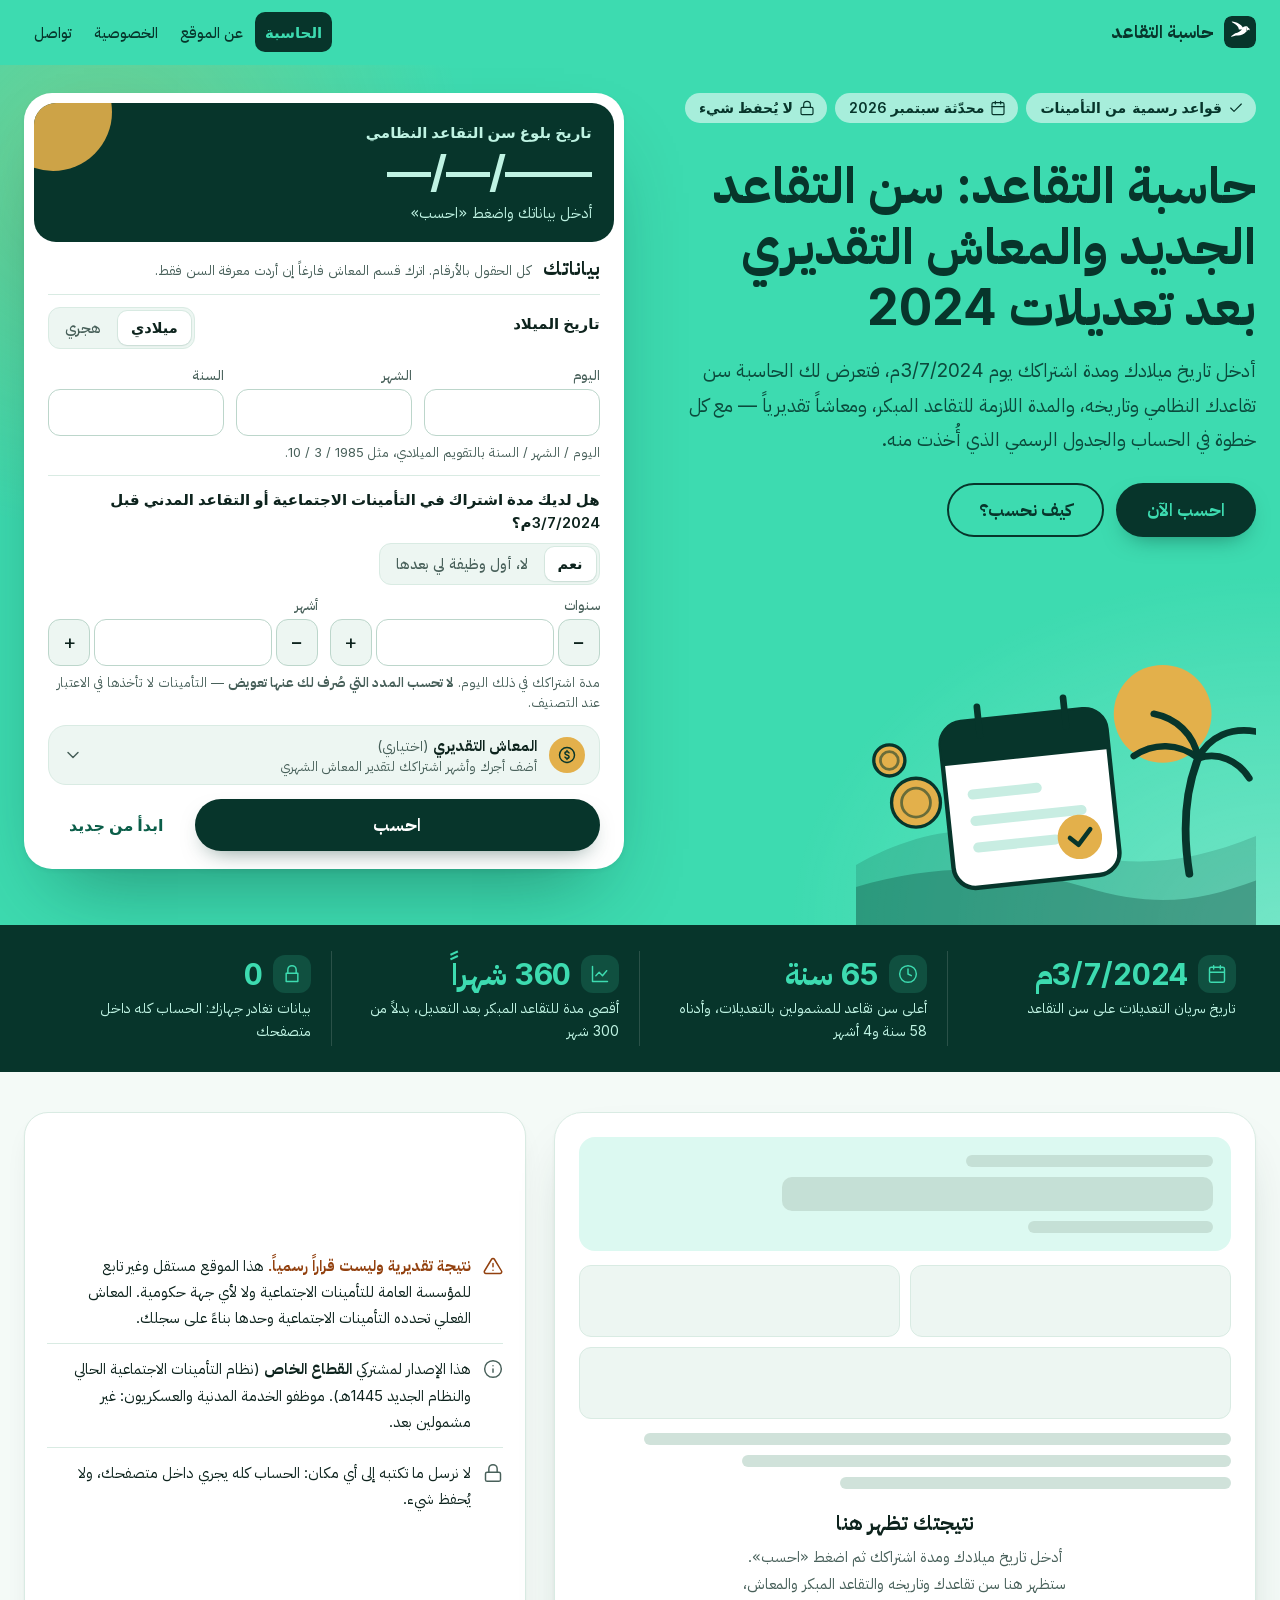
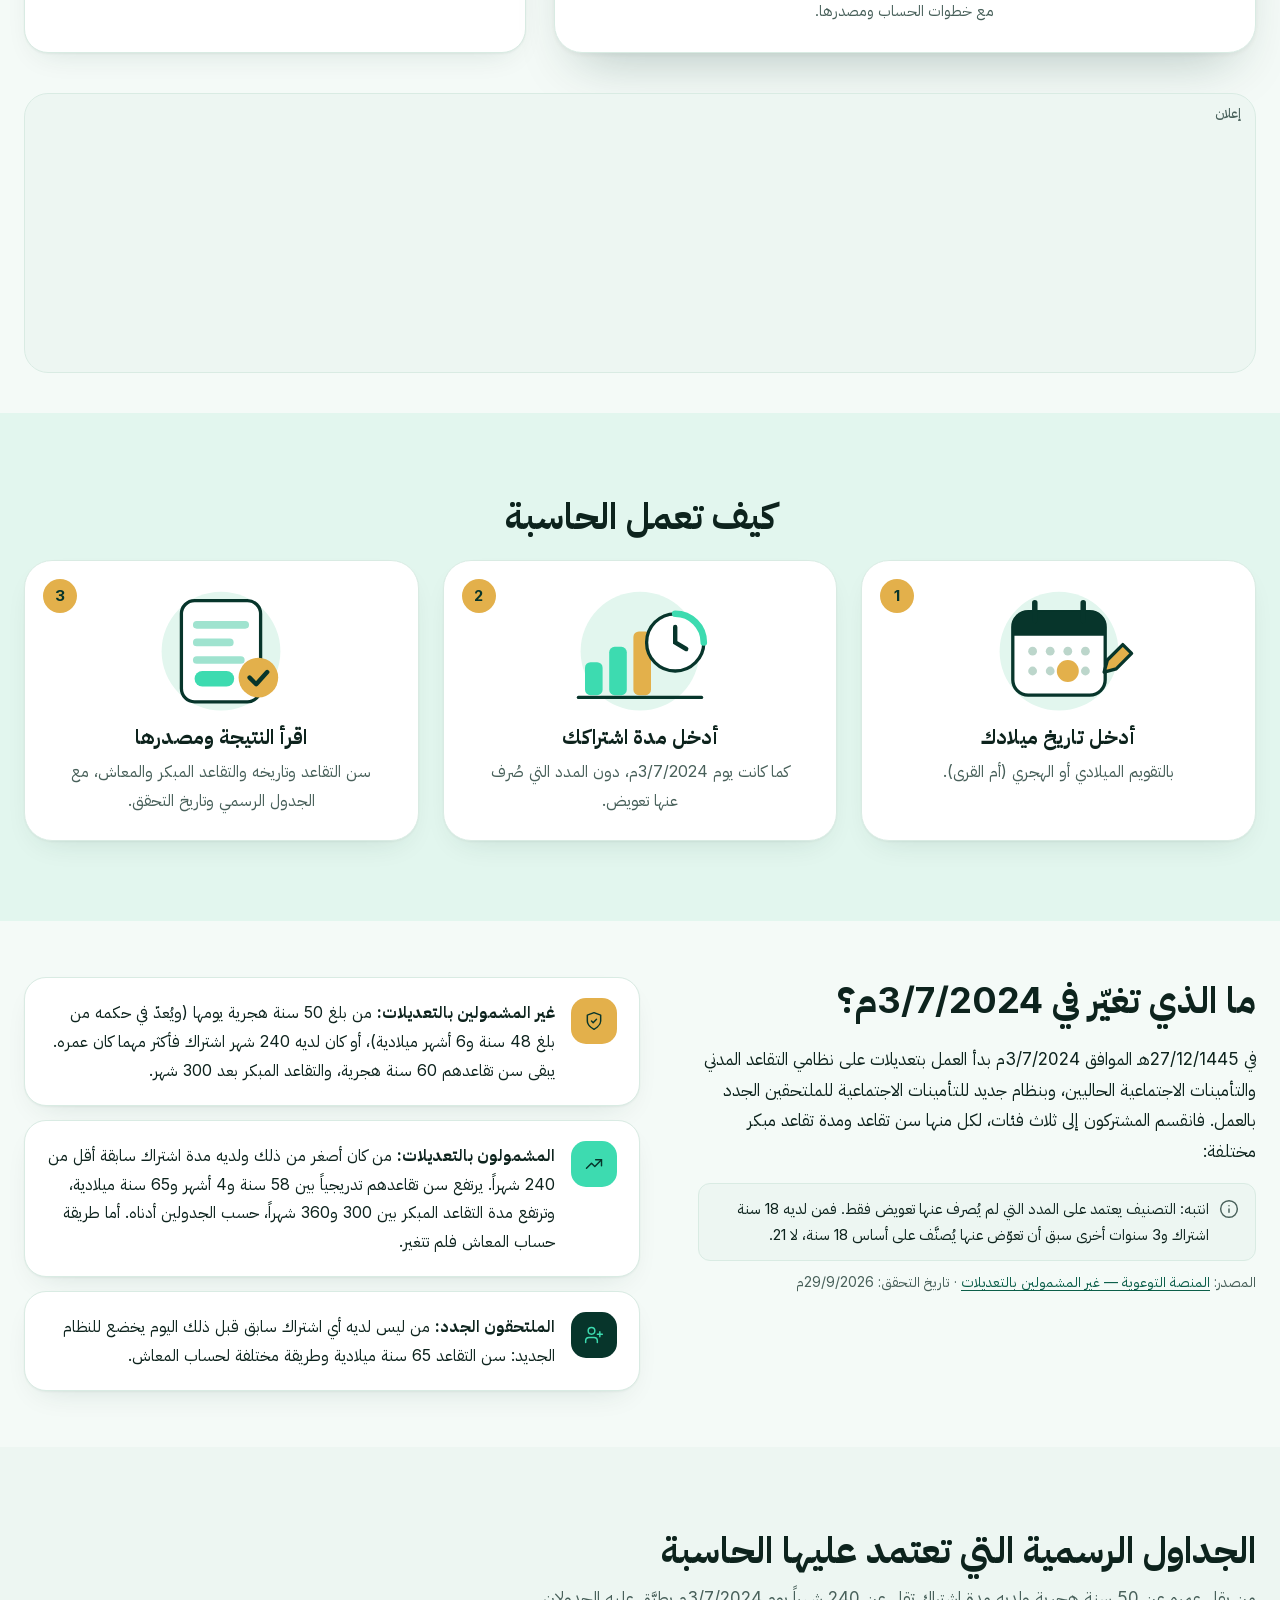
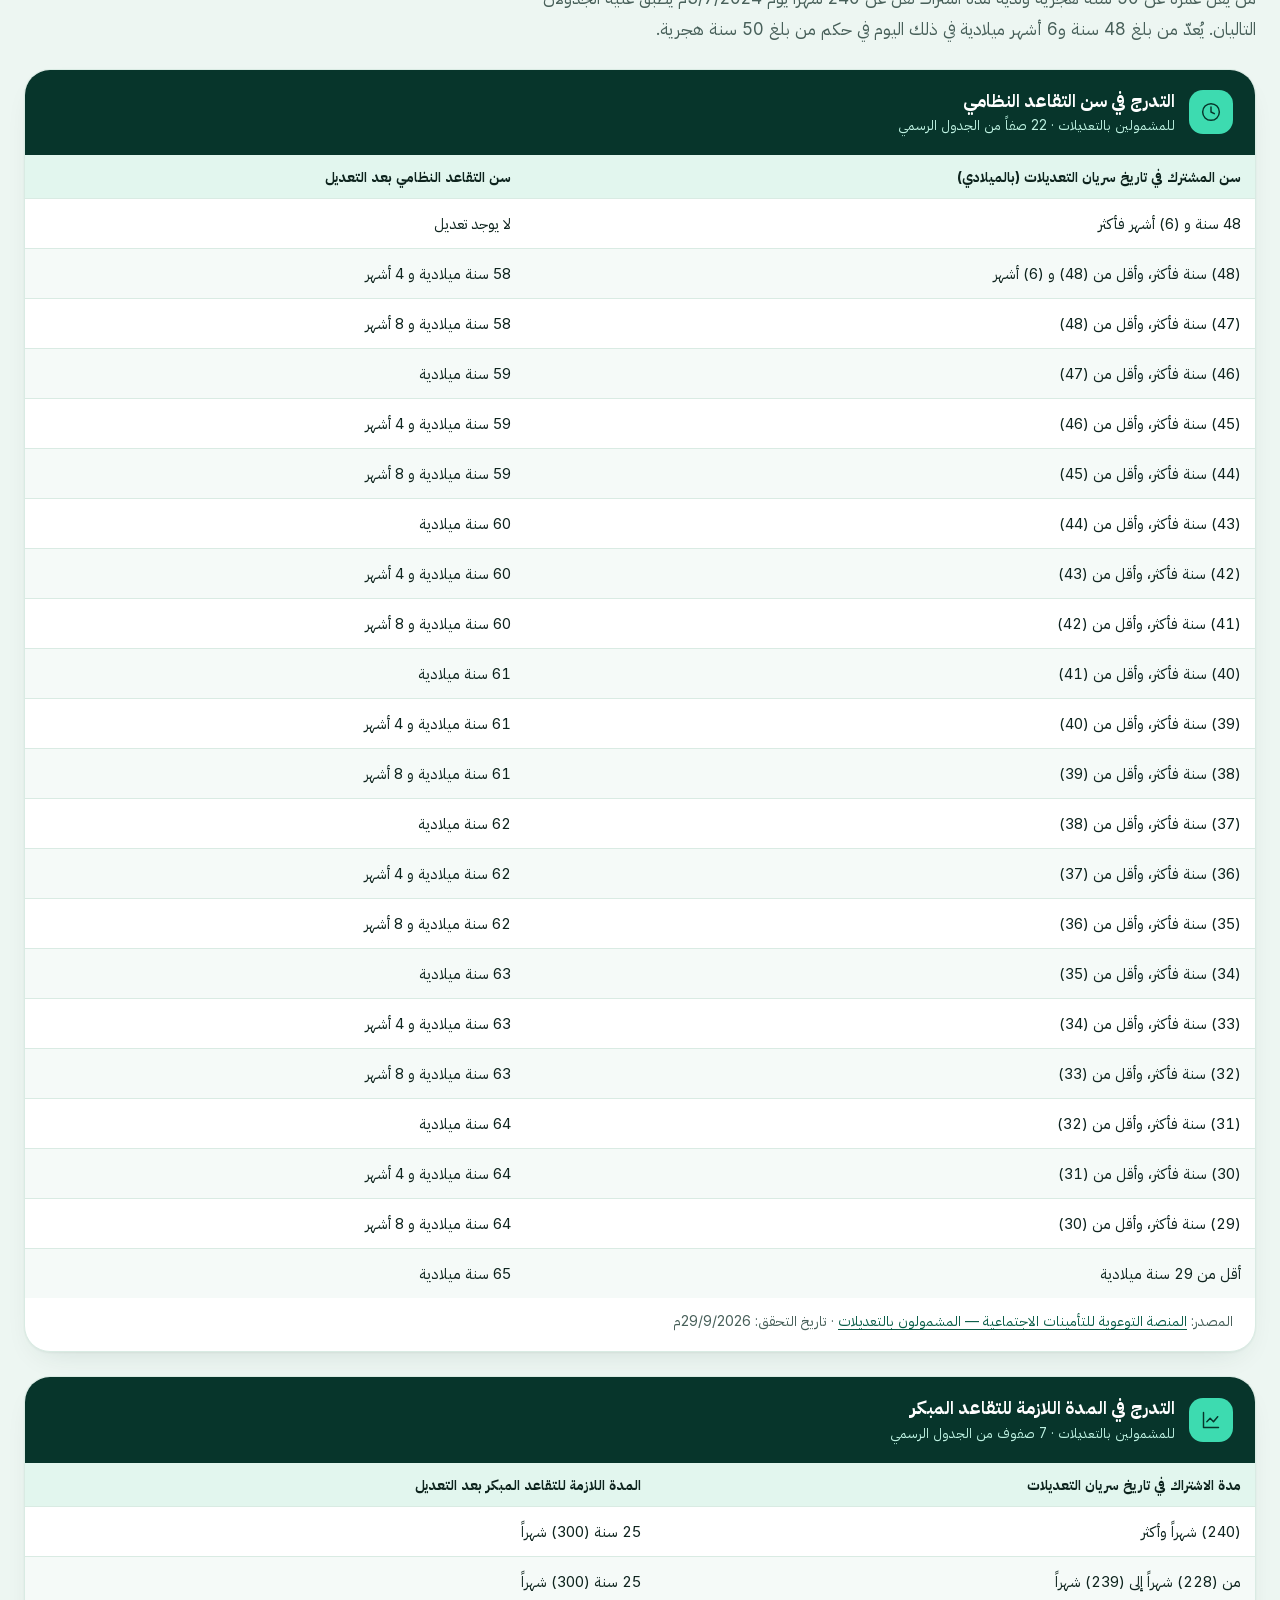
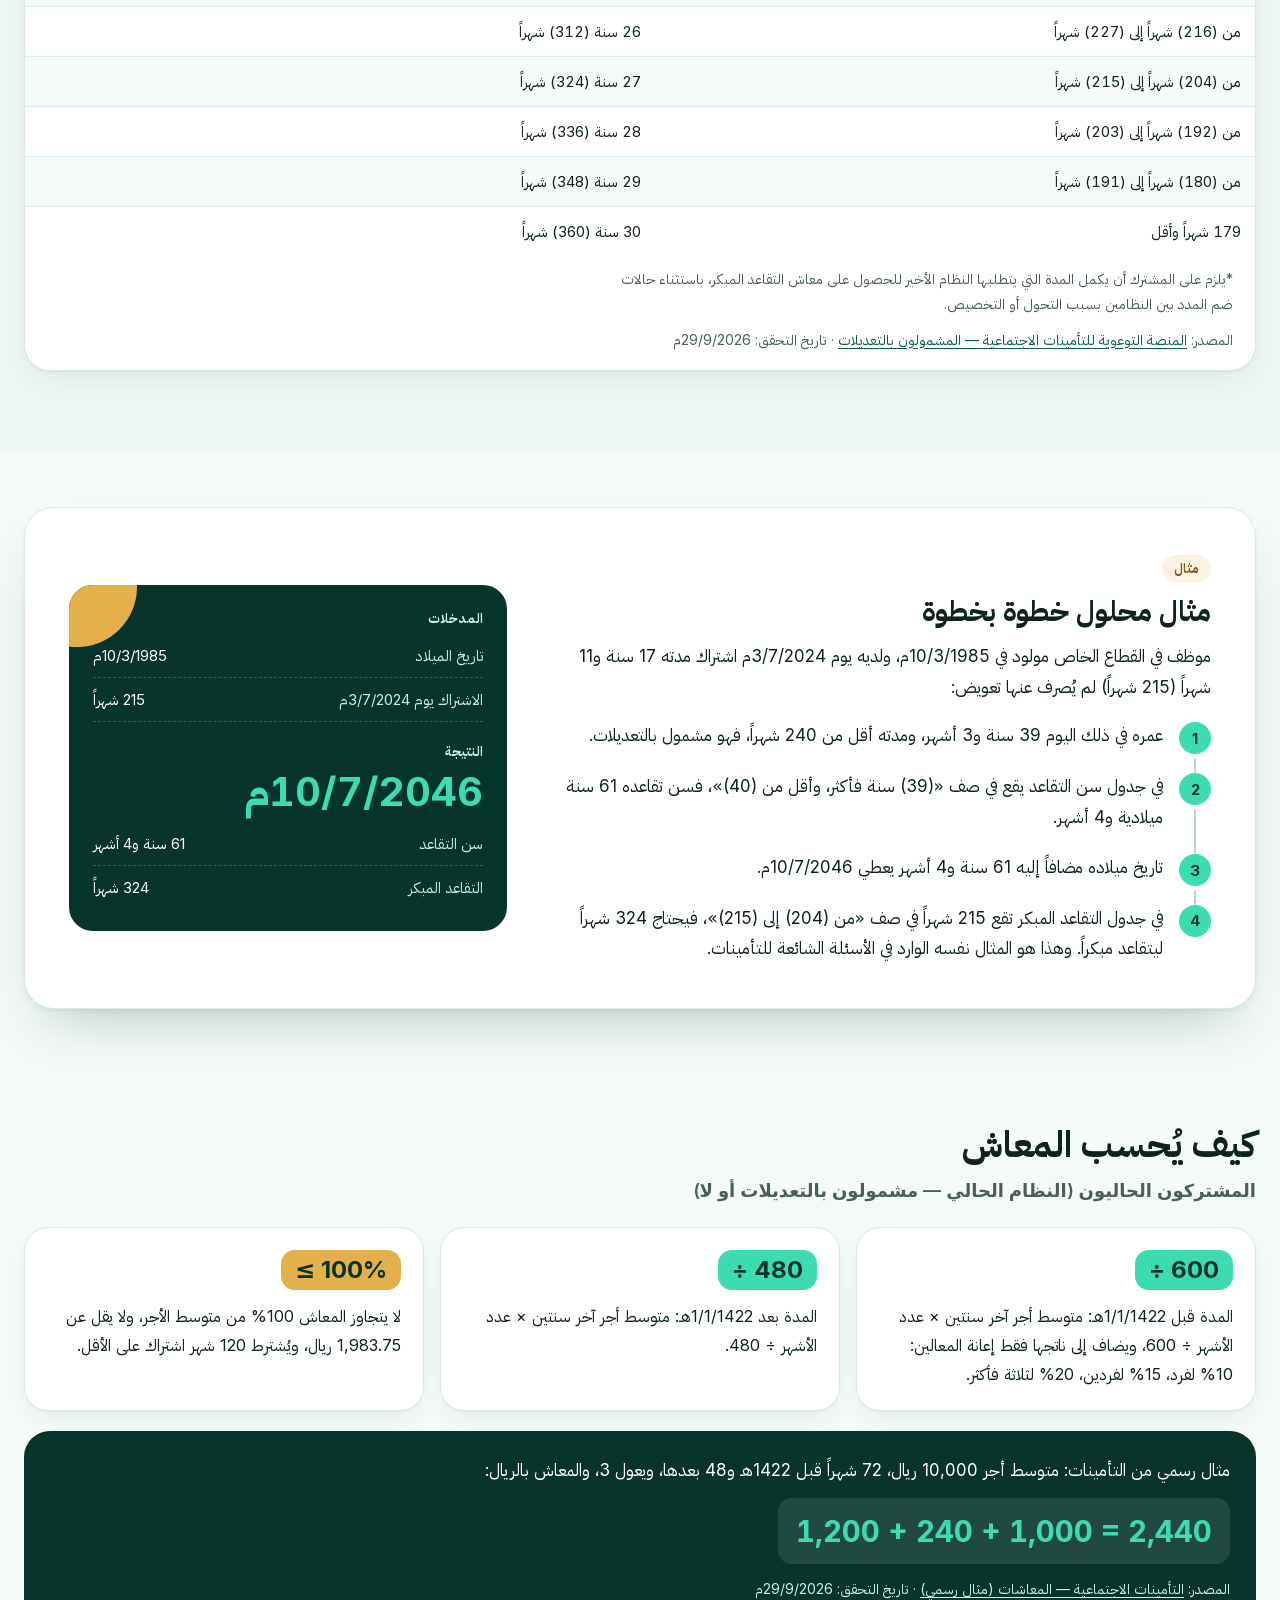
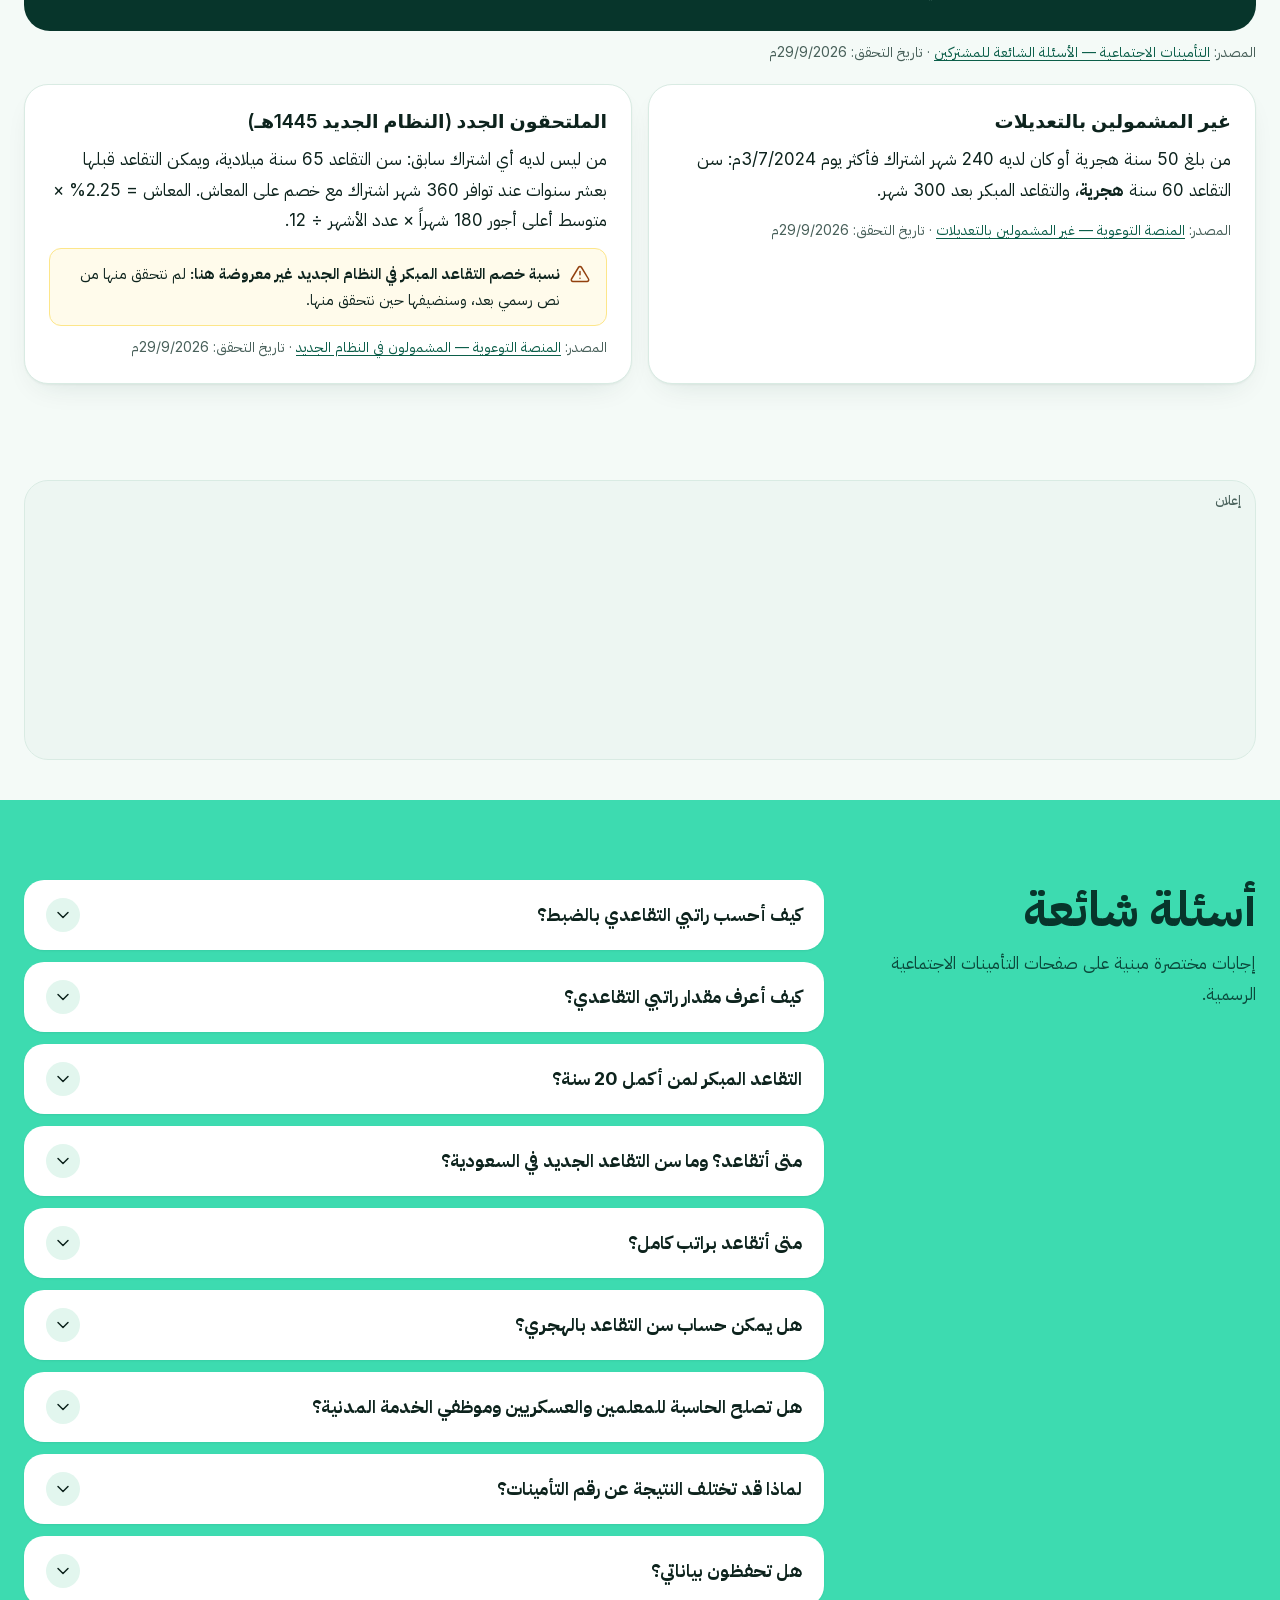
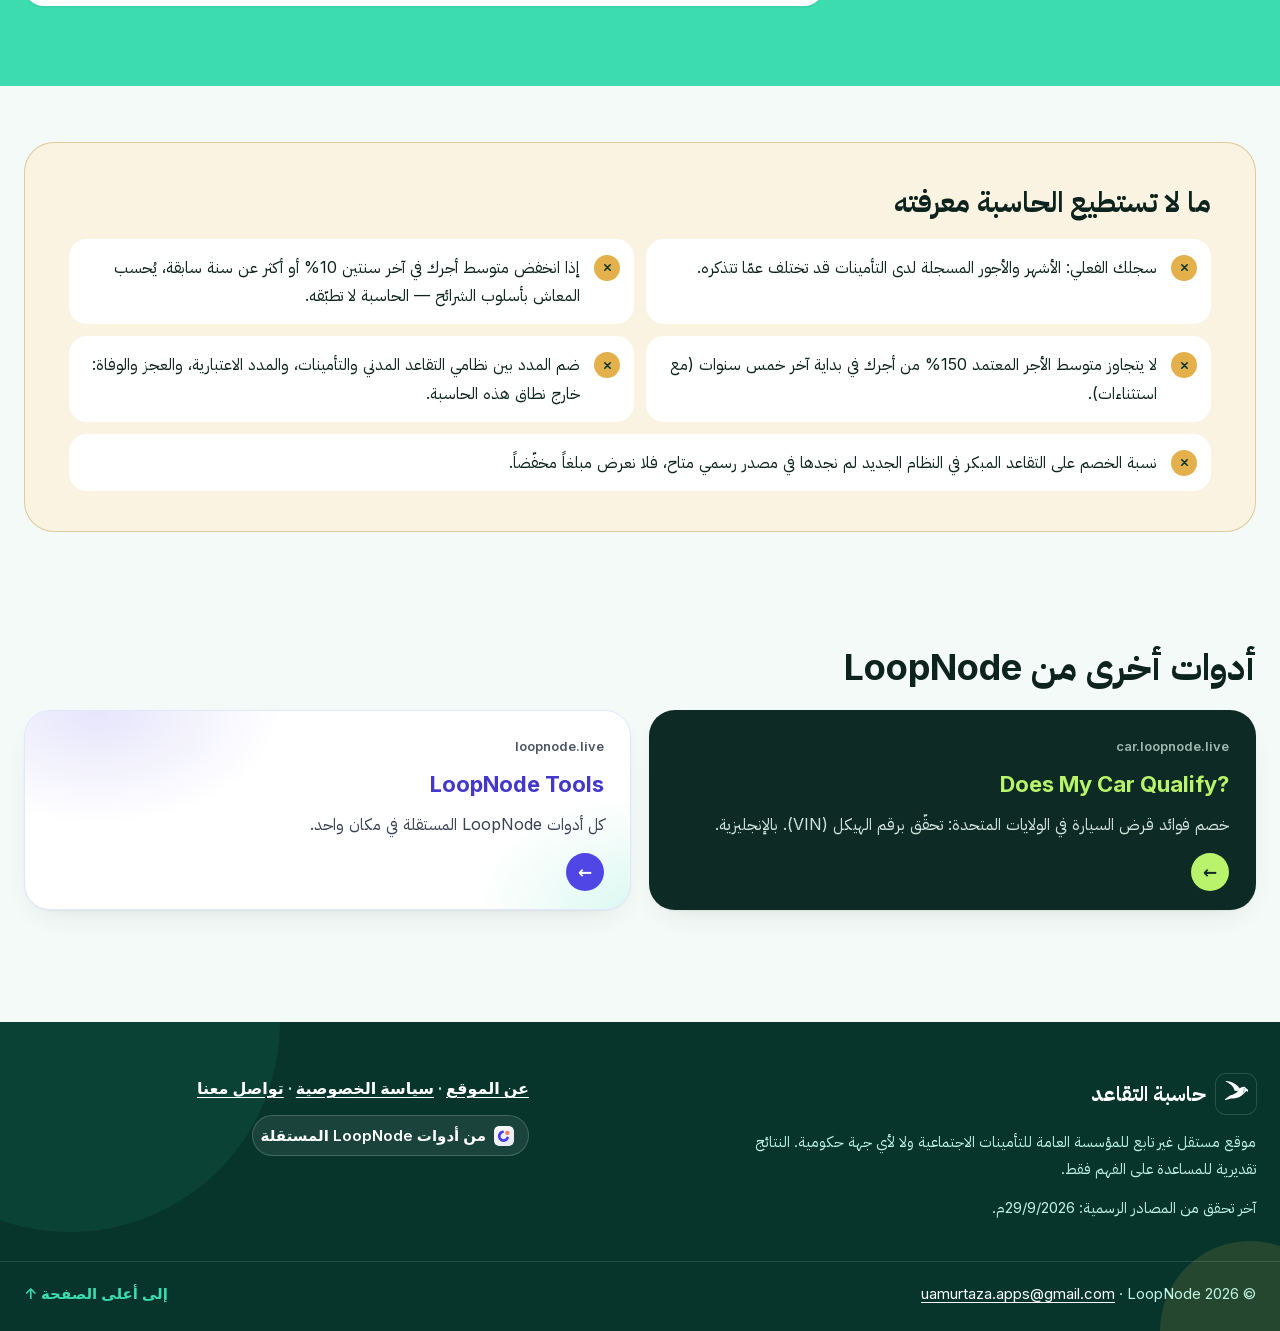
==== commit 27fecbf0: "Deploy icons v3 (falcon) + polish (full tables, RTL cards, hero ground, FAQ stop) — build e18015af V" ====
--- a/index.html
+++ b/index.html
@@ -11,6 +11,9 @@
 <meta name="theme-color" content="#f7f4ee" media="(prefers-color-scheme: light)">
 <meta name="theme-color" content="#16181c" media="(prefers-color-scheme: dark)">
 <link rel="icon" href="favicon.svg" type="image/svg+xml">
+<link rel="icon" href="favicon-32.png" sizes="32x32" type="image/png">
+<link rel="icon" href="favicon-16.png" sizes="16x16" type="image/png">
+<link rel="apple-touch-icon" href="apple-touch-icon.png">
 <link rel="preload" href="fonts/plex-arabic-400.woff2" as="font" type="font/woff2" crossorigin>
 <link rel="preload" href="fonts/plex-arabic-500.woff2" as="font" type="font/woff2" crossorigin>
 <link rel="preload" href="fonts/plex-arabic-600.woff2" as="font" type="font/woff2" crossorigin>
@@ -36,7 +39,7 @@
 <a class="skip" href="#content">انتقل إلى المحتوى</a>
 <header class="site-header">
 <div class="container header-inner">
-<a class="brand" href="./" aria-label="حاسبة التقاعد — الصفحة الرئيسية"><svg class="logo-mark" viewBox="0 0 32 32" aria-hidden="true"><rect width="32" height="32" rx="9" class="logo-bg"/><circle cx="14" cy="17" r="7" class="logo-loop"/><circle cx="21" cy="10" r="3.6" class="logo-node"/></svg><span class="wordmark"><bdi>LoopNode</bdi></span><span class="brand-tool">حاسبة التقاعد</span></a>
+<a class="brand" href="./" aria-label="حاسبة التقاعد — الصفحة الرئيسية"><img class="brand-icon" src="img/taqaud.svg" width="32" height="32" alt="شعار حاسبة التقاعد: صقر"><span class="brand-tool">حاسبة التقاعد</span></a>
 <nav aria-label="أقسام الموقع"><ul><li><a href="./" aria-current="page">الحاسبة</a></li><li><a href="./about.html">عن الموقع</a></li><li><a href="./privacy.html">الخصوصية</a></li><li><a href="./contact.html">تواصل</a></li></ul></nav>
 </div>
 </header>
@@ -78,7 +81,7 @@
     <div class="widget">
       <div class="preview" id="preview" aria-live="polite">
         <p class="preview-label">تاريخ بلوغ سن التقاعد النظامي</p>
-        <p class="preview-date" data-testid="ret-date"><span class="preview-empty">—/—/——</span></p>
+        <p class="preview-date" data-testid="ret-date"><span class="preview-empty" dir="ltr">—/—/——</span></p>
         <p class="preview-sub" id="preview-sub">أدخل بياناتك واضغط «احسب»</p>
         <a class="preview-more" id="preview-more" href="#result" hidden>التفاصيل والخطوات ↓</a>
       </div>
@@ -420,7 +423,7 @@
 <div class="faq-list">
 <details class="qa">
 <summary><h3>كيف أحسب راتبي التقاعدي بالضبط؟</h3><svg class="icon chevron" viewBox="0 0 24 24" aria-hidden="true" focusable="false"><path d="m6 9 6 6 6-6"/></svg></summary>
-<div class="qa-body"><p>في النظام الحالي يُقسم اشتراكك إلى جزأين. الأشهر قبل 1/1/1422هـ تُضرب في متوسط أجرك في آخر سنتين وتُقسم على 600، ويُضاف إلى ناتج هذا الجزء وحده إعانة المعالين: 10% لفرد، و15% لفردين، و20% لثلاثة فأكثر. والأشهر بعد 1/1/1422هـ تُضرب في المتوسط نفسه وتُقسم على 480. مجموع الجزأين هو المعاش، بحد أعلى 100% من متوسط الأجر وحد أدنى 1,983.75 ريال. مثال التأمينات نفسها: متوسط 10,000 ريال، و72 شهراً قبل 1422هـ و48 بعدها، ويعول 3، فالمعاش بالريال: <span dir="ltr" class="eq">1,200 + 240 + 1,000 = 2,440</span>. أما الرقم النهائي فيحدده سجلك لدى التأمينات.</p></div>
+<div class="qa-body"><p>في النظام الحالي يُقسم اشتراكك إلى جزأين. الأشهر قبل 1/1/1422هـ تُضرب في متوسط أجرك في آخر سنتين وتُقسم على 600، ويُضاف إلى ناتج هذا الجزء وحده إعانة المعالين: 10% لفرد، و15% لفردين، و20% لثلاثة فأكثر. والأشهر بعد 1/1/1422هـ تُضرب في المتوسط نفسه وتُقسم على 480. مجموع الجزأين هو المعاش، بحد أعلى 100% من متوسط الأجر وحد أدنى 1,983.75 ريال. مثال التأمينات نفسها: متوسط 10,000 ريال، و72 شهراً قبل 1422هـ و48 بعدها، ويعول 3، فالمعاش بالريال: <span class="eq-line"><span dir="ltr" class="eq">1,200 + 240 + 1,000 = 2,440</span>.</span> أما الرقم النهائي فيحدده سجلك لدى التأمينات.</p></div>
 </details>
 <details class="qa">
 <summary><h3>كيف أعرف مقدار راتبي التقاعدي؟</h3><svg class="icon chevron" viewBox="0 0 24 24" aria-hidden="true" focusable="false"><path d="m6 9 6 6 6-6"/></svg></summary>
@@ -488,13 +491,13 @@
 <footer class="site-footer">
 <div class="container footer-grid">
 <div class="footer-about">
-<p class="footer-brand"><svg class="logo-mark" viewBox="0 0 32 32" aria-hidden="true"><rect width="32" height="32" rx="9" class="logo-bg"/><circle cx="14" cy="17" r="7" class="logo-loop"/><circle cx="21" cy="10" r="3.6" class="logo-node"/></svg><span><bdi>LoopNode</bdi> · حاسبة التقاعد</span></p>
+<p class="footer-brand"><img class="brand-icon" src="img/taqaud.svg" width="40" height="40" alt="شعار حاسبة التقاعد: صقر"><span>حاسبة التقاعد</span></p>
 <p>موقع مستقل غير تابع للمؤسسة العامة للتأمينات الاجتماعية ولا لأي جهة حكومية. النتائج تقديرية للمساعدة على الفهم فقط.</p>
 <p class="footer-checked">آخر تحقق من المصادر الرسمية: <bdi>29/9/2026م</bdi>.</p>
 </div>
 <div class="footer-nav">
 <p class="footer-links"><a href="./about.html">عن الموقع</a> · <a href="./privacy.html">سياسة الخصوصية</a> · <a href="./contact.html">تواصل معنا</a></p>
-<p>من أدوات <a href="https://loopnode.live/" rel="noopener"><bdi>LoopNode</bdi></a> المستقلة.</p>
+<p class="footer-by"><a class="loopnode-badge" href="https://loopnode.live/" rel="noopener"><img src="img/loopnode-favicon.svg" width="20" height="20" alt="شعار LoopNode"><span>من أدوات <bdi>LoopNode</bdi> المستقلة</span></a></p>
 </div>
 </div>
 <div class="container footer-base">
--- a/styles.css
+++ b/styles.css
@@ -260,42 +260,18 @@
 .brand:hover {
   color: var(--text);
 }
-.logo-mark {
+.brand-icon {
+  display: block;
   width: 32px;
   height: 32px;
   flex: none;
-}
-.logo-bg {
-  fill: var(--accent);
-}
-.logo-loop {
-  fill: none;
-  stroke: var(--on-accent);
-  stroke-width: 3;
-}
-.logo-node {
-  fill: var(--on-accent);
-  stroke: var(--accent);
-  stroke-width: 2;
-}
-.wordmark {
-  font-family: "Inter", system-ui, sans-serif;
+  border-radius: 8px;
+}
+/* icons v3: the header leads with the falcon + the tool name (LoopNode is credited in the footer) */
+.brand-tool {
+  font-size: 18px;
   font-weight: 700;
-  font-size: 18px;
-  letter-spacing: -0.01em;
-}
-.brand-tool {
-  display: none;
-  color: var(--muted);
-  font-size: 15px;
-  font-weight: 500;
-  padding-inline-start: 10px;
-  border-inline-start: 1px solid var(--border-strong);
-}
-@media (min-width: 720px) {
-  .brand-tool {
-    display: inline;
-  }
+  letter-spacing: 0;
 }
 .site-header nav ul {
   list-style: none;
@@ -334,9 +310,6 @@
   .site-header nav a {
     padding: 0 7px;
     font-size: 14px;
-  }
-  .wordmark {
-    display: none;
   }
 }
 
@@ -1461,10 +1434,6 @@
   color: var(--text);
   font-weight: 600;
 }
-.footer-brand .logo-mark {
-  width: 28px;
-  height: 28px;
-}
 .footer-links a {
   color: var(--text);
 }
@@ -1743,14 +1712,7 @@
 /* mobile header: tool name next to the logo (the brand link already goes home, so the first nav item hides) */
 @media (max-width: 719px) {
   .brand-tool {
-    display: inline;
-    border: 0;
-    padding: 0;
-    color: var(--text);
-    font-weight: 600;
-  }
-  .wordmark {
-    display: none;
+    font-size: 16px;
   }
   .site-header nav li:first-child {
     display: none;
@@ -1817,9 +1779,6 @@
 .site-header nav a {
   color: var(--v2-ink);
 }
-.site-header .brand-tool {
-  border-color: color-mix(in srgb, var(--v2-ink) 30%, transparent);
-}
 .site-header nav a:hover {
   background: color-mix(in srgb, #ffffff 35%, transparent);
   color: var(--v2-ink);
@@ -3297,12 +3256,32 @@
 .site-footer .footer-brand {
   color: #ffffff;
 }
-.site-footer .logo-mark,
-.footer-brand .logo-mark {
-  --accent: #3ddbb0;
-  --on-accent: #07352b;
+.site-footer .brand-icon {
   width: 40px;
   height: 40px;
+  border-radius: 10px;
+  box-shadow: 0 0 0 1px rgb(255 255 255 / 0.14);
+}
+/* icons v3: "a LoopNode tool" — the small LoopNode mark in a pill, linking to the hub */
+.site-footer .loopnode-badge {
+  display: inline-flex;
+  align-items: center;
+  gap: 8px;
+  padding: 6px 14px 6px 8px;
+  border-radius: 999px;
+  background: rgb(255 255 255 / 0.08);
+  border: 1px solid rgb(255 255 255 / 0.18);
+  color: #ffffff;
+  font-weight: 600;
+  text-decoration: none;
+}
+.site-footer .loopnode-badge:hover {
+  background: rgb(255 255 255 / 0.14);
+  color: #ffffff;
+}
+.loopnode-badge img {
+  display: block;
+  border-radius: 5px;
 }
 .footer-links {
   font-size: 16px;
@@ -3601,3 +3580,87 @@
 .table-card .fine {
   max-width: calc(68ch + 44px); /* + its 22px side paddings */
 }
+
+/* ---------- Verification 1 (2026-09-30) ---------- */
+/* #1 the official tables show every row (no inner scroll that hid the highlighted row); the link lands on the row */
+.table-card .table-wrap {
+  max-height: none;
+}
+#age-table-match,
+#early-table-match {
+  scroll-margin-top: 120px;
+}
+/* #2 related-tool cards: the English domain and title start at the RTL edge like the Arabic text and the arrow */
+.related-card .rel-host,
+.related-card [dir="ltr"] {
+  text-align: right;
+}
+/* #3 the hero illustration sits at the bottom of the copy column and bleeds to the hero's bottom edge */
+@media (min-width: 960px) {
+  .hero.v2 .hero-grid {
+    align-items: stretch;
+  }
+  .hero-copy-col {
+    display: flex;
+    flex-direction: column;
+  }
+  .hero-art-wrap {
+    margin-top: auto;
+    margin-bottom: -56px;
+    padding-top: 24px;
+    max-width: 400px;
+  }
+  .widget {
+    align-self: start;
+  }
+}
+/* #4 formula + its sentence's full stop on one line (the formula keeps its own LTR block) */
+.qa-body .eq-line {
+  display: flex;
+  align-items: baseline;
+  gap: 2px;
+}
+/* NIT: timeline connectors always reach the next step */
+.timeline li {
+  padding-bottom: 20px;
+}
+.timeline li::after {
+  top: 38px;
+  bottom: -2px;
+}
+/* NIT: an odd last limit spans the row */
+@media (min-width: 900px) {
+  .limits li:last-child:nth-child(odd) {
+    grid-column: 1 / -1;
+    /* the tile fills the row; its text keeps the 68ch line length (54px = the icon side's padding) */
+    padding-inline-end: max(16px, calc(100% - 68ch - 54px));
+  }
+}
+/* NIT: the result's gold circle would sit under the long coverage chip on phones */
+@media (max-width: 599px) {
+  .result-hero::after {
+    display: none;
+  }
+}
+/* NIT: equal heights — notes beside the empty result (sticky beside a real one), About cards, Privacy rows */
+@media (min-width: 960px) {
+  .tool .notes {
+    align-self: stretch;
+  }
+  .tool-grid:has(#result > .empty) .notes-card {
+    display: flex;
+    flex-direction: column;
+    justify-content: center;
+    height: 100%;
+  }
+  .tool-grid:has(#result .result-content) .notes-card {
+    position: sticky;
+    top: 88px;
+  }
+}
+@media (min-width: 860px) {
+  .page-grid,
+  .policy-grid {
+    align-items: stretch;
+  }
+}
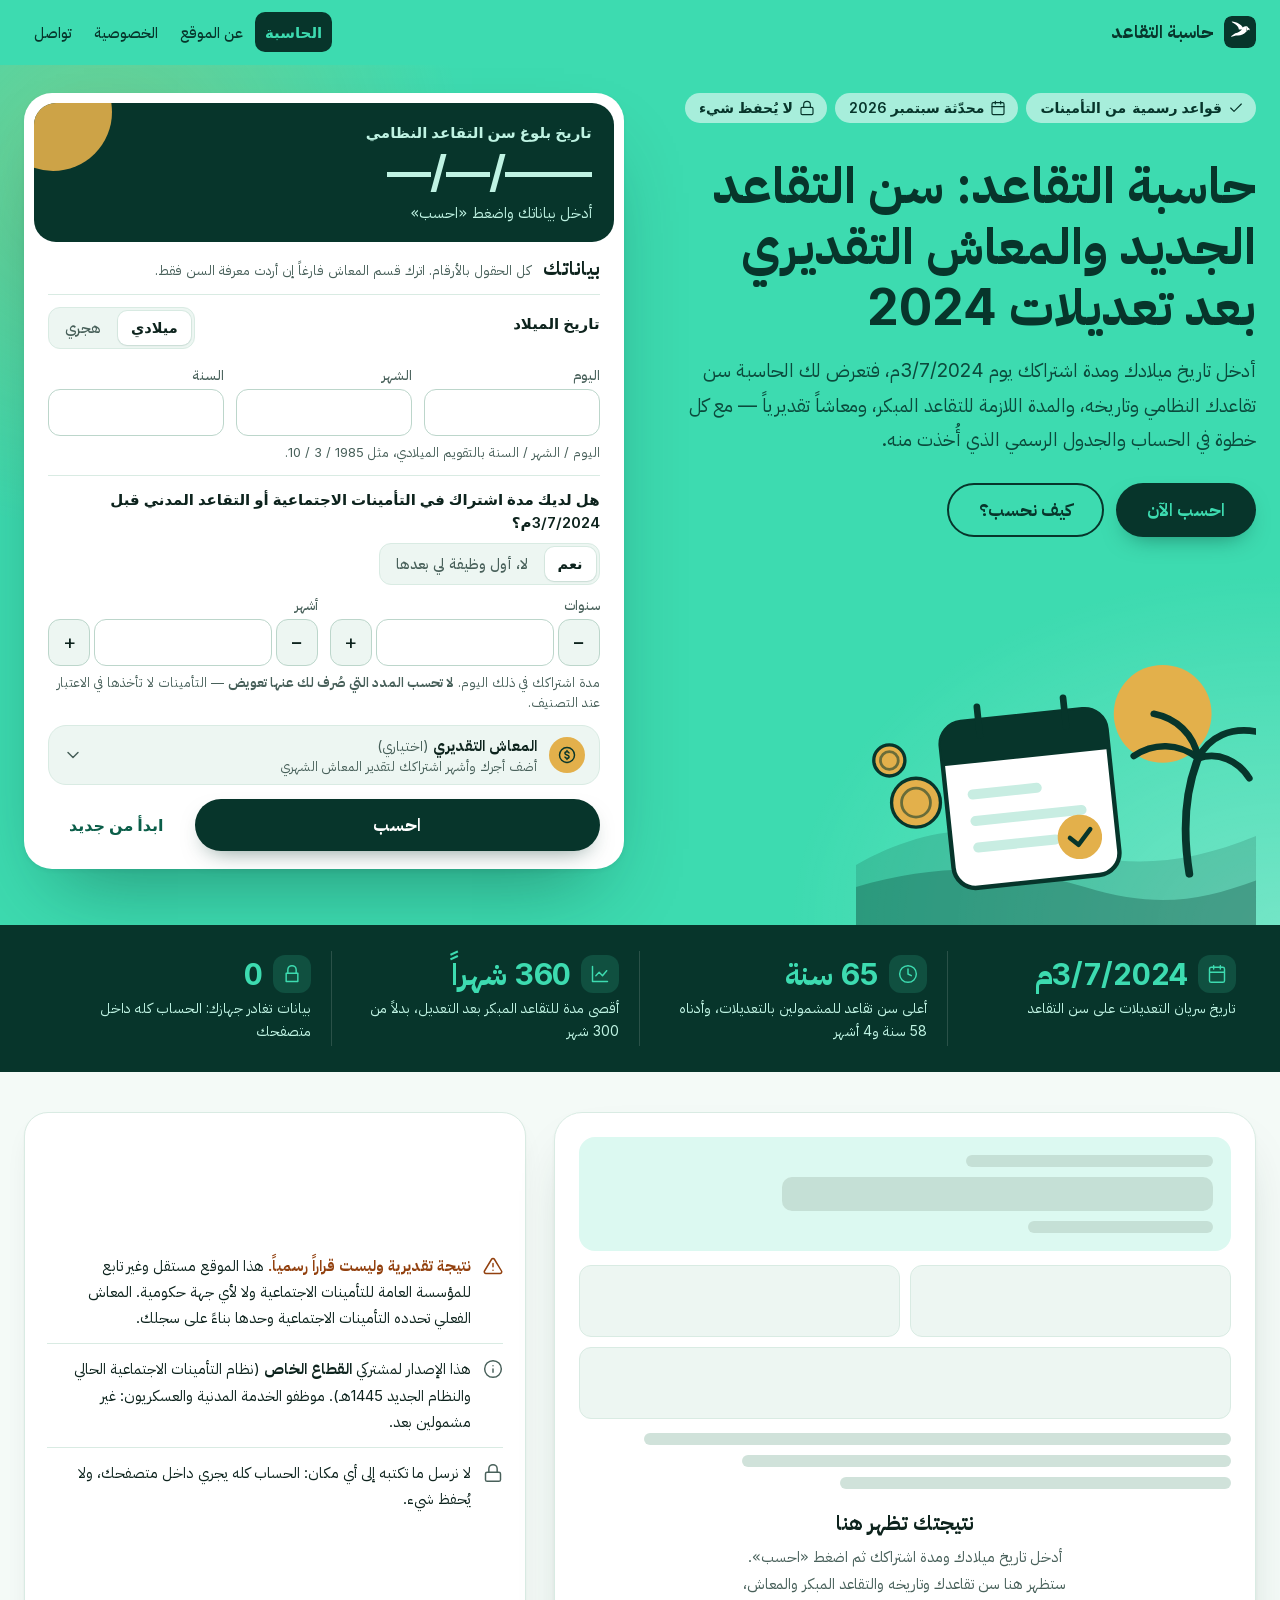
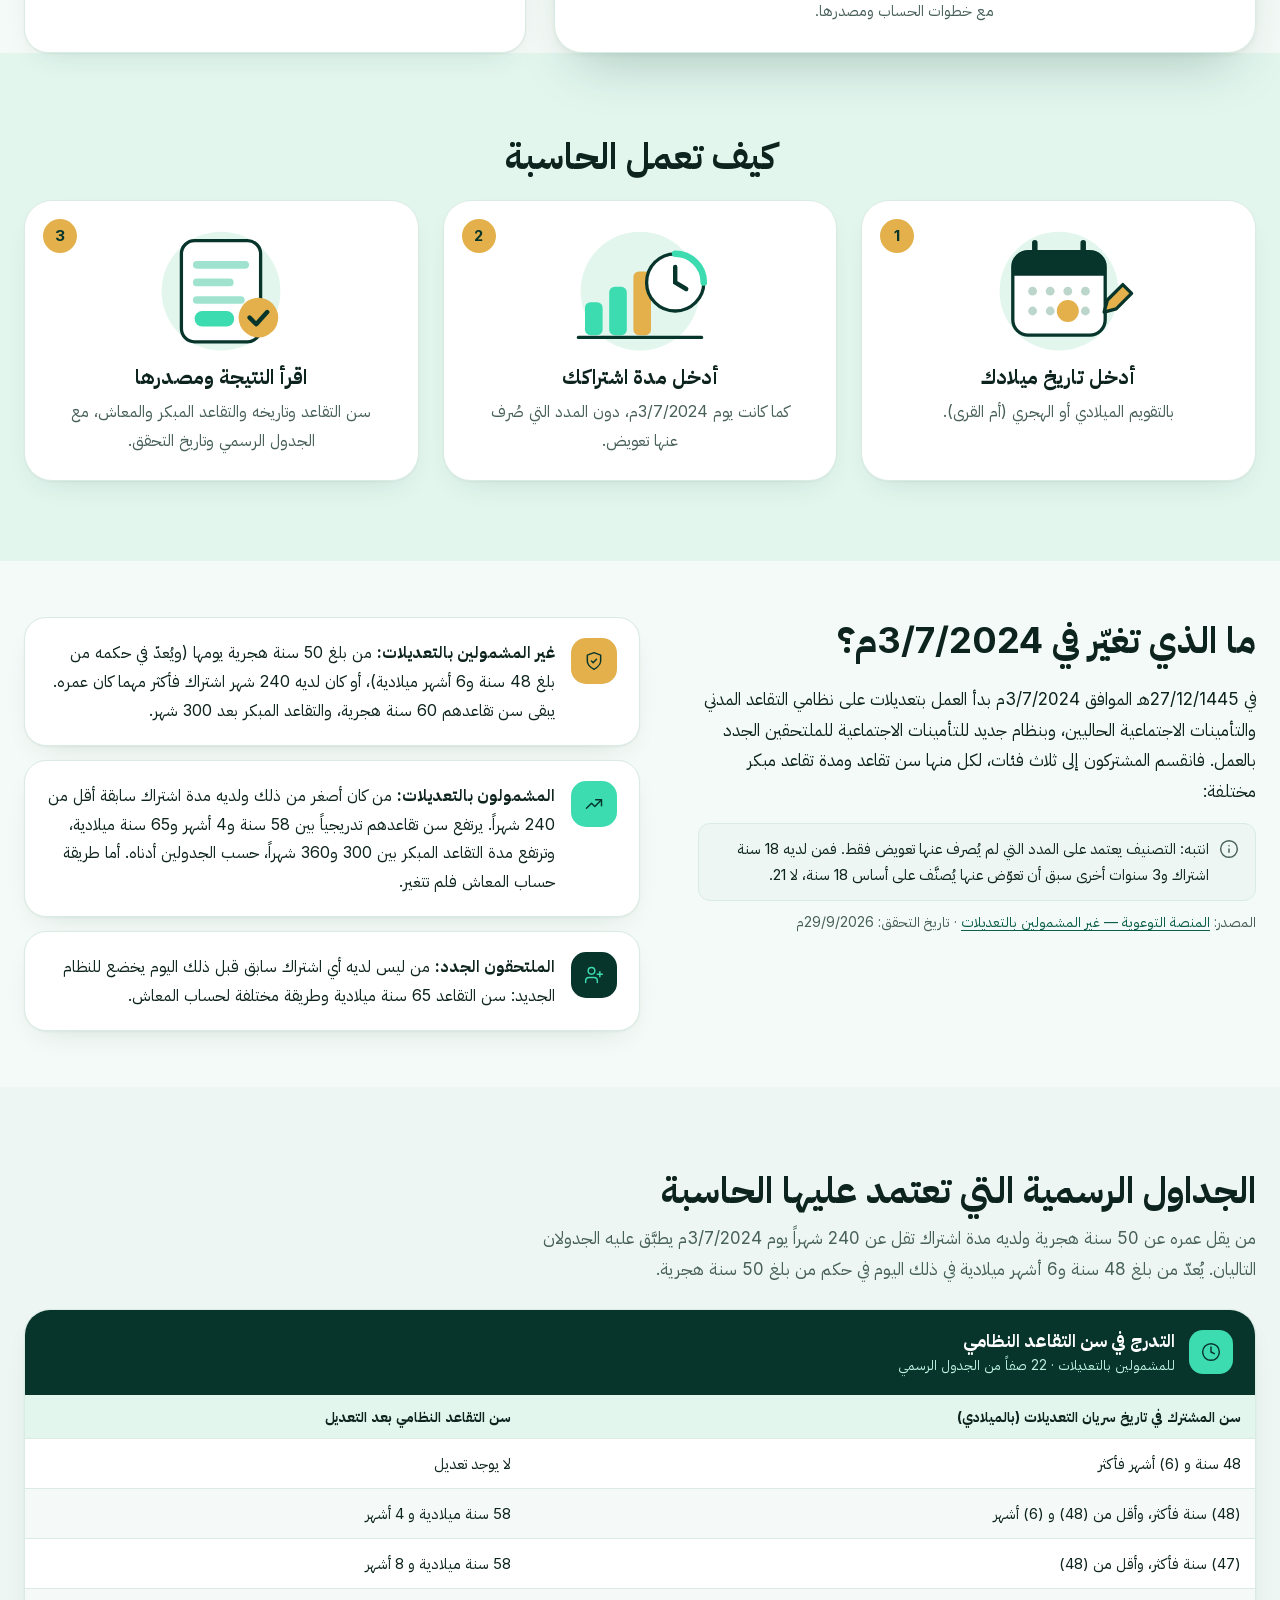
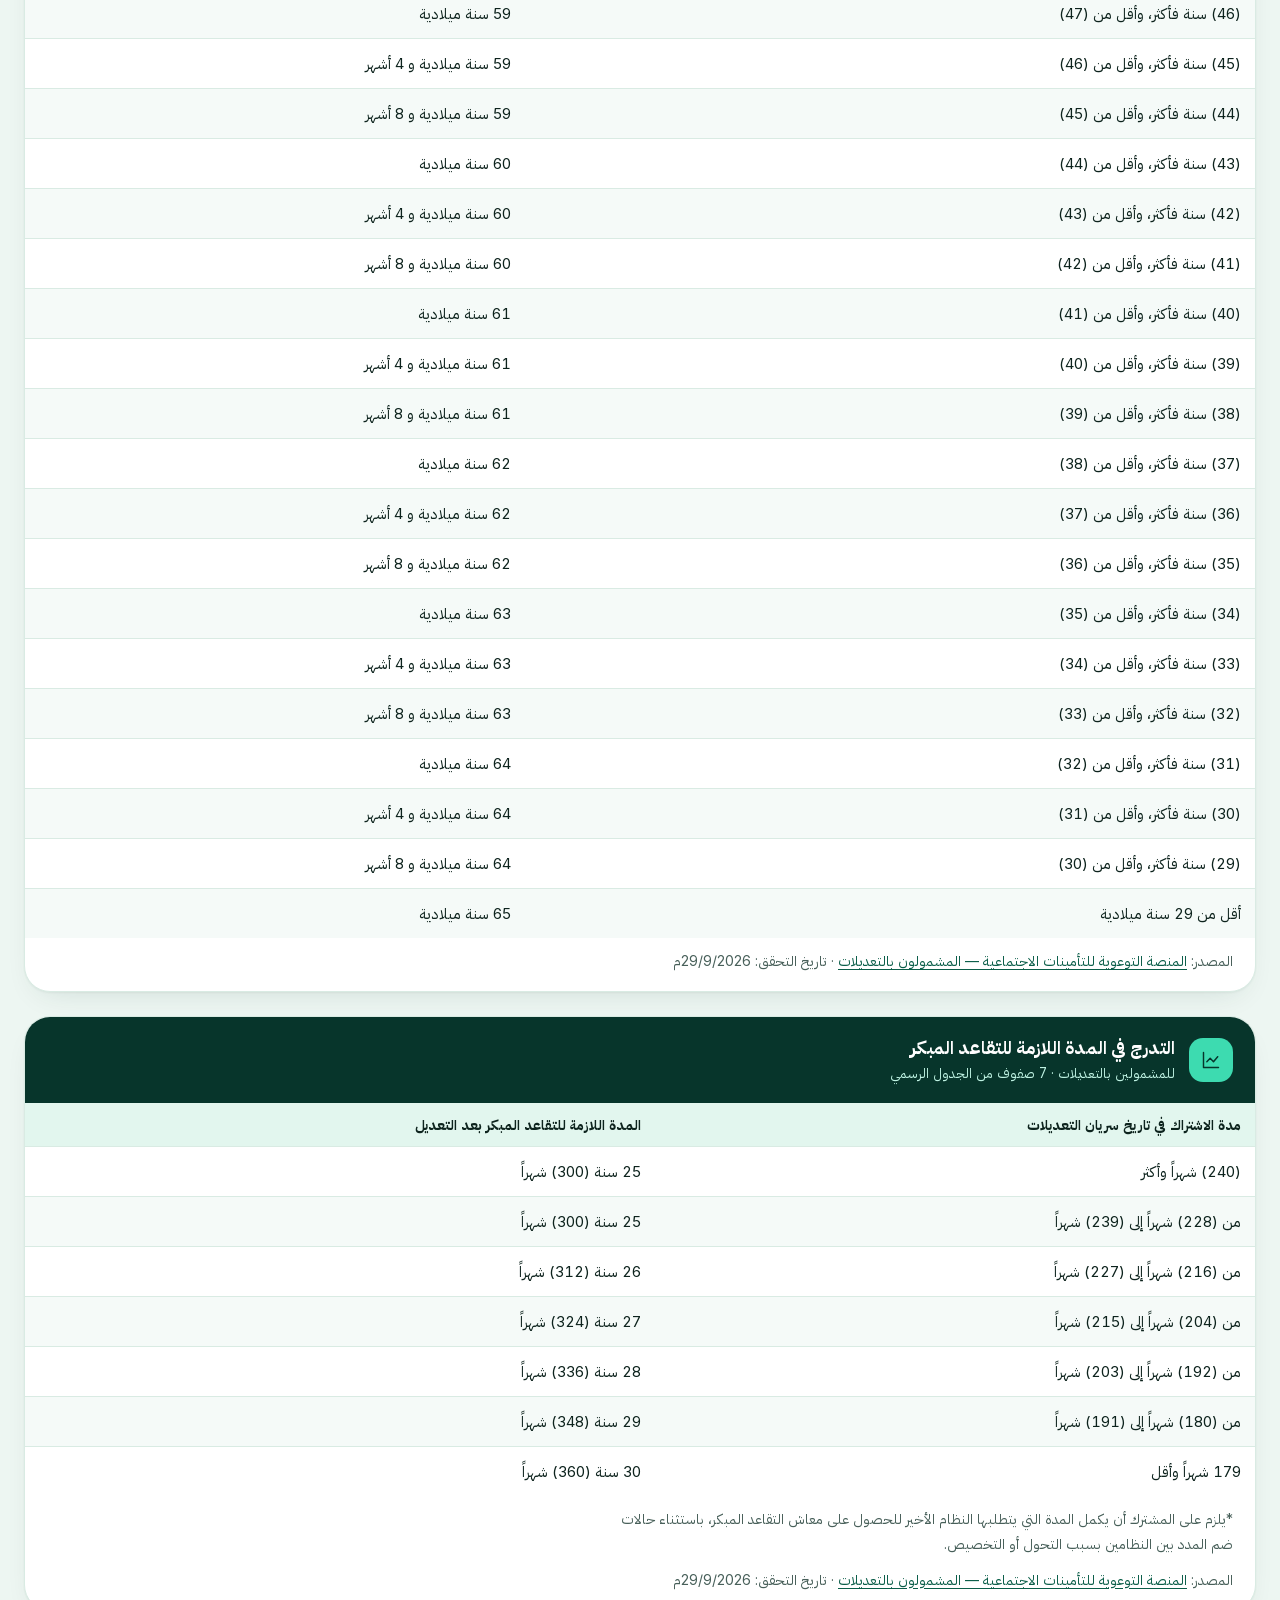
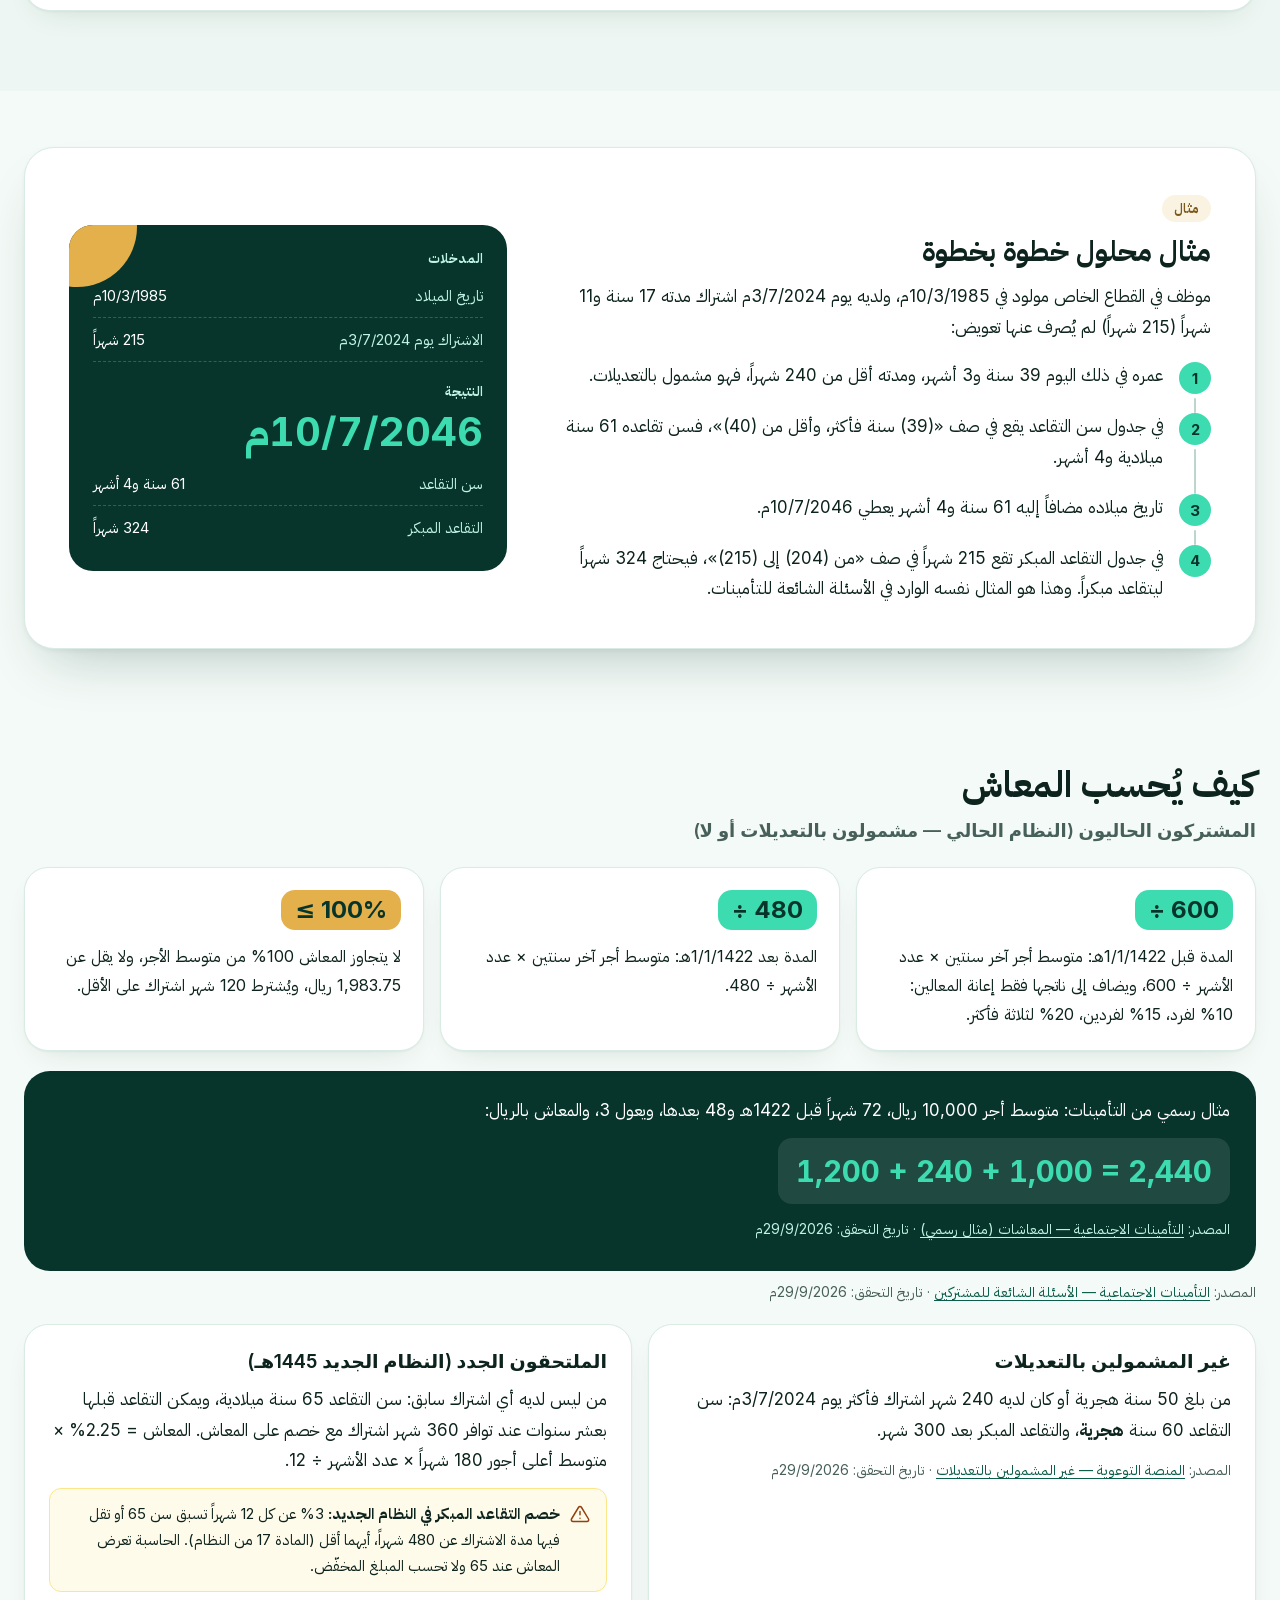
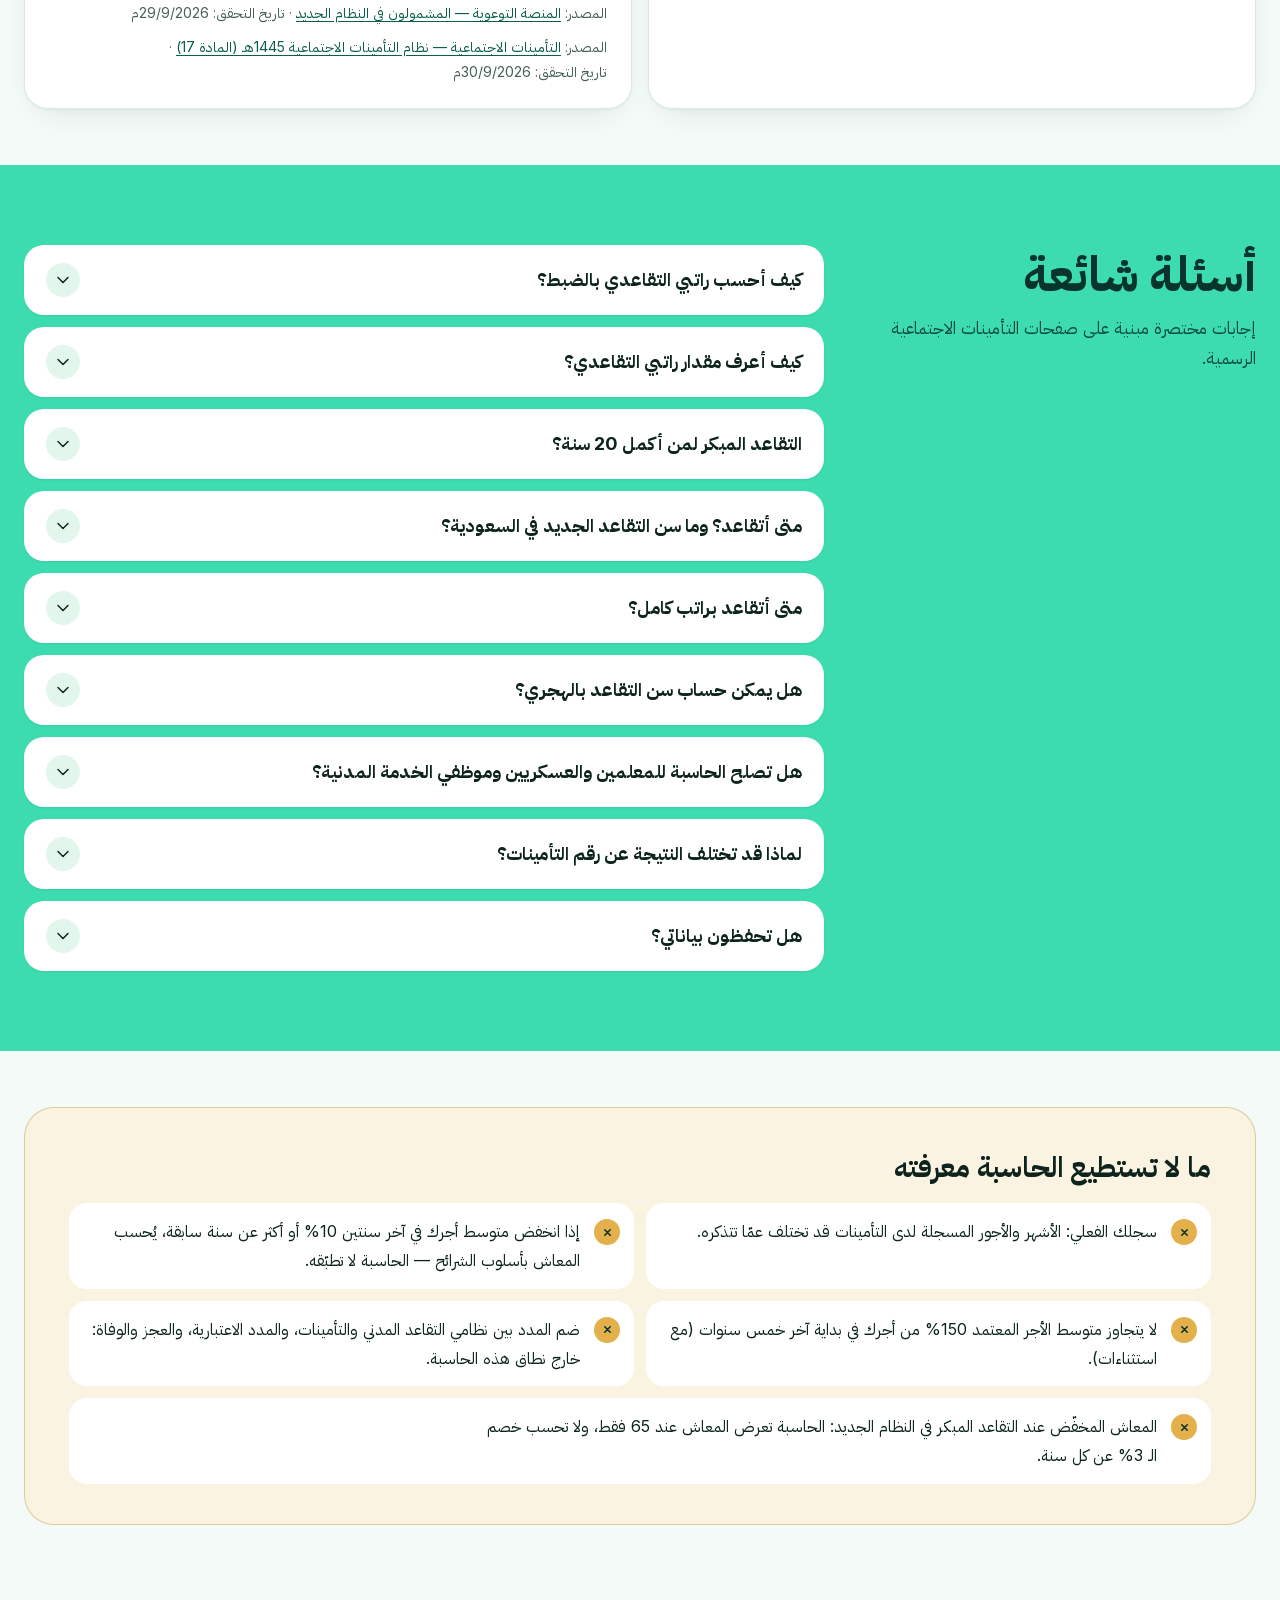
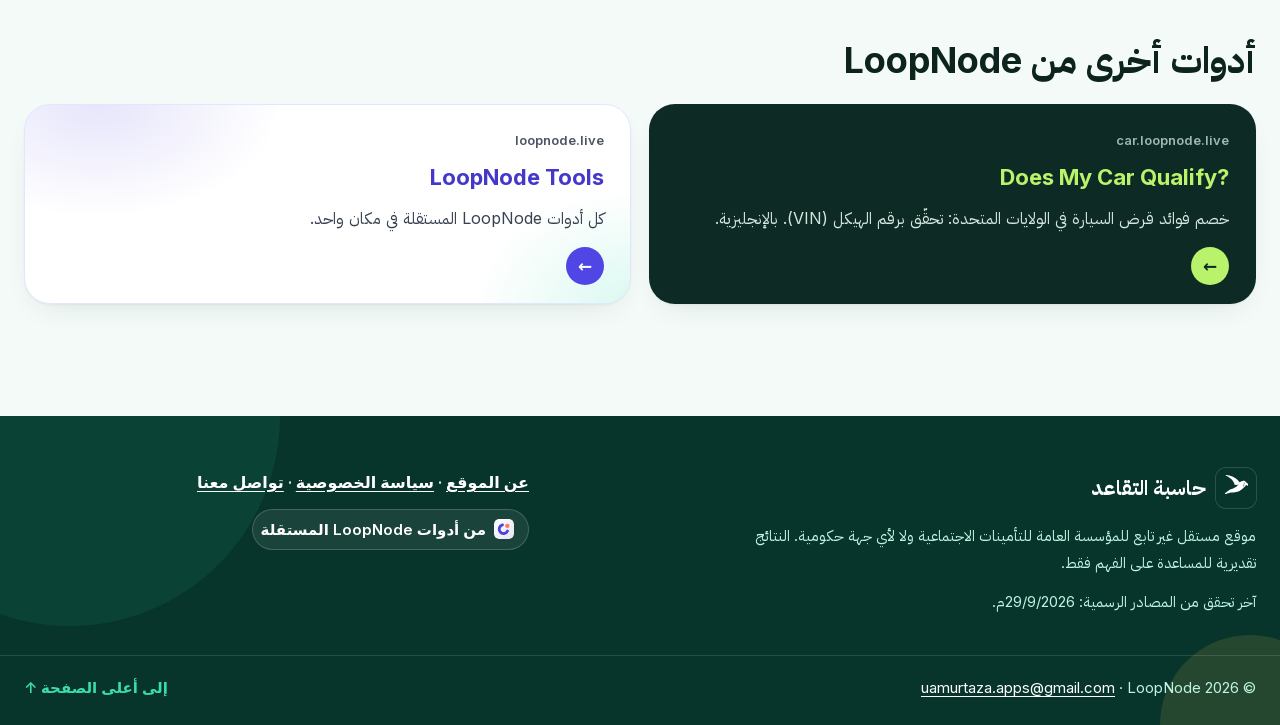
==== commit 986ad248: "Red-team fixes: new-law 180-month minimum + 100% cap + minimum pension (art. 17), no crash/stale res" ====
--- a/index.html
+++ b/index.html
@@ -19,8 +19,8 @@
 <link rel="preload" href="fonts/plex-arabic-600.woff2" as="font" type="font/woff2" crossorigin>
 <link rel="preload" href="fonts/plex-arabic-700.woff2" as="font" type="font/woff2" crossorigin>
 <link rel="preload" href="fonts/inter-latin.woff2" as="font" type="font/woff2" crossorigin>
-<link rel="stylesheet" href="styles.css">
-<script type="module" src="app.js"></script>
+<link rel="stylesheet" href="styles.0427da9c.css">
+<script type="module" src="app.905b78fd.js"></script>
 <link rel="canonical" href="https://taqaud.loopnode.live/">
 <meta property="og:type" content="website">
 <meta property="og:locale" content="ar_SA">
@@ -85,6 +85,7 @@
         <p class="preview-sub" id="preview-sub">أدخل بياناتك واضغط «احسب»</p>
         <a class="preview-more" id="preview-more" href="#result" hidden>التفاصيل والخطوات ↓</a>
       </div>
+    <noscript><p class="noscript-note alert alert-warn">تحتاج الحاسبة إلى تفعيل JavaScript في متصفحك: الحساب كله يجري داخل جهازك ولا يُرسل شيء. بقية الصفحة — الجداول الرسمية والشرح والأمثلة — تعمل بدونه.</p></noscript>
     <form id="calc" class="card form-card" method="dialog" novalidate aria-describedby="calc-help">
       <div class="card-head">
         <h2>بياناتك</h2>
@@ -101,17 +102,17 @@
         <fieldset id="dob-g-wrap" class="subgroup" aria-describedby="dob-g-hint">
           <legend class="sub-label vh">تاريخ الميلاد (ميلادي)</legend>
           <div class="field-row three">
-            <div class="field"><label for="g-d">اليوم</label><input id="g-d" inputmode="numeric" pattern="[0-9]*" maxlength="2" dir="ltr"></div>
-            <div class="field"><label for="g-m">الشهر</label><input id="g-m" inputmode="numeric" pattern="[0-9]*" maxlength="2" dir="ltr"></div>
-            <div class="field"><label for="g-y">السنة</label><input id="g-y" inputmode="numeric" pattern="[0-9]*" maxlength="4" dir="ltr"></div>
+            <div class="field"><label for="g-d">اليوم</label><input id="g-d" inputmode="numeric" pattern="[0-9]*" dir="ltr"></div>
+            <div class="field"><label for="g-m">الشهر</label><input id="g-m" inputmode="numeric" pattern="[0-9]*" dir="ltr"></div>
+            <div class="field"><label for="g-y">السنة</label><input id="g-y" inputmode="numeric" pattern="[0-9]*" dir="ltr"></div>
           </div>
           <p id="dob-g-hint" class="hint">اليوم / الشهر / السنة بالتقويم الميلادي، مثل <bdi dir="ltr" class="nowrap">10 / 3 / 1985</bdi>.</p>
         </fieldset>
         <div id="dob-h-wrap" hidden>
           <div class="field-row three">
-            <div class="field"><label for="hijri-d">اليوم</label><input id="hijri-d" inputmode="numeric" pattern="[0-9]*" maxlength="2" dir="ltr"></div>
-            <div class="field"><label for="hijri-m">الشهر</label><input id="hijri-m" inputmode="numeric" pattern="[0-9]*" maxlength="2" dir="ltr"></div>
-            <div class="field"><label for="hijri-y">السنة الهجرية</label><input id="hijri-y" inputmode="numeric" pattern="[0-9]*" maxlength="4" dir="ltr"></div>
+            <div class="field"><label for="hijri-d">اليوم</label><input id="hijri-d" inputmode="numeric" pattern="[0-9]*" dir="ltr"></div>
+            <div class="field"><label for="hijri-m">الشهر</label><input id="hijri-m" inputmode="numeric" pattern="[0-9]*" dir="ltr"></div>
+            <div class="field"><label for="hijri-y">السنة الهجرية</label><input id="hijri-y" inputmode="numeric" pattern="[0-9]*" dir="ltr"></div>
           </div>
           <p class="hint">تقويم أم القرى، مثل <bdi dir="ltr" class="nowrap">1 / 7 / 1405</bdi>.</p>
         </div>
@@ -129,7 +130,7 @@
               <label for="m-years">سنوات</label>
               <div class="stepper">
                 <button type="button" class="step" data-step-for="m-years" data-delta="-1" aria-label="إنقاص السنوات">−</button>
-                <input id="m-years" inputmode="numeric" pattern="[0-9]*" maxlength="2" dir="ltr" aria-describedby="months-help">
+                <input id="m-years" inputmode="numeric" pattern="[0-9]*" dir="ltr" aria-describedby="months-help">
                 <button type="button" class="step" data-step-for="m-years" data-delta="1" aria-label="زيادة السنوات">+</button>
               </div>
             </div>
@@ -137,7 +138,7 @@
               <label for="m-months">أشهر</label>
               <div class="stepper">
                 <button type="button" class="step" data-step-for="m-months" data-delta="-1" aria-label="إنقاص الأشهر">−</button>
-                <input id="m-months" inputmode="numeric" pattern="[0-9]*" maxlength="2" dir="ltr" aria-describedby="months-help">
+                <input id="m-months" inputmode="numeric" pattern="[0-9]*" dir="ltr" aria-describedby="months-help">
                 <button type="button" class="step" data-step-for="m-months" data-delta="1" aria-label="زيادة الأشهر">+</button>
               </div>
             </div>
@@ -280,7 +281,7 @@
       <h2 class="section-title">ما الذي تغيّر في <bdi>3/7/2024م</bdi>؟</h2>
       <p>في <bdi>27/12/1445هـ</bdi> الموافق <bdi>3/7/2024م</bdi> بدأ العمل بتعديلات على نظامي التقاعد المدني والتأمينات الاجتماعية الحاليين، وبنظام جديد للتأمينات الاجتماعية للملتحقين الجدد بالعمل. فانقسم المشتركون إلى ثلاث فئات، لكل منها سن تقاعد ومدة تقاعد مبكر مختلفة:</p>
       <p class="alert alert-neutral"><svg class="icon" aria-hidden="true" viewBox="0 0 24 24"><circle cx="12" cy="12" r="10"/><path d="M12 16v-4M12 8h.01"/></svg><span>انتبه: التصنيف يعتمد على المدد التي لم يُصرف عنها تعويض فقط. فمن لديه 18 سنة اشتراك و3 سنوات أخرى سبق أن تعوّض عنها يُصنَّف على أساس 18 سنة، لا 21.</span></p>
-      <p class="source">المصدر: <a href="https://awareness.gosi.gov.sa/journey1.html" rel="noopener noreferrer">المنصة التوعوية — غير المشمولين بالتعديلات</a> · <span class="checked">تاريخ التحقق: <bdi>29/9/2026م</bdi></span></p>
+      <p class="source">المصدر: <a href="https://awareness.gosi.gov.sa/journey1.html" rel="noopener noreferrer" target="_blank">المنصة التوعوية — غير المشمولين بالتعديلات<span class="vh"> (تُفتح في نافذة جديدة)</span></a> · <span class="checked">تاريخ التحقق: <bdi>29/9/2026م</bdi></span></p>
     </div>
     <ul class="groups">
       <li class="g-exempt"><span class="group-icon" aria-hidden="true"><svg class="icon" viewBox="0 0 24 24" aria-hidden="true" focusable="false"><path d="M12 22s8-4 8-10V5l-8-3-8 3v7c0 6 8 10 8 10Z"/><path d="m9 12 2 2 4-4"/></svg></span><p><strong>غير المشمولين بالتعديلات:</strong> من بلغ 50 سنة هجرية يومها (ويُعدّ في حكمه من بلغ 48 سنة و6 أشهر ميلادية)، أو كان لديه 240 شهر اشتراك فأكثر مهما كان عمره. يبقى سن تقاعدهم 60 سنة هجرية، والتقاعد المبكر بعد 300 شهر.</p></li>
@@ -326,7 +327,7 @@
 <tr data-row="20"><td>(29) سنة فأكثر، وأقل من (30)</td><td>64 سنة ميلادية و 8 أشهر</td></tr>
 <tr data-row="21"><td>أقل من 29 سنة ميلادية</td><td>65 سنة ميلادية</td></tr>
 </tbody></table></div>
-<p class="source" data-for="age-table">المصدر: <a href="https://awareness.gosi.gov.sa/journey4.html" rel="noopener noreferrer">المنصة التوعوية للتأمينات الاجتماعية — المشمولون بالتعديلات</a> · <span class="checked">تاريخ التحقق: <bdi>29/9/2026م</bdi></span></p>
+<p class="source" data-for="age-table">المصدر: <a href="https://awareness.gosi.gov.sa/journey4.html" rel="noopener noreferrer" target="_blank">المنصة التوعوية للتأمينات الاجتماعية — المشمولون بالتعديلات<span class="vh"> (تُفتح في نافذة جديدة)</span></a> · <span class="checked">تاريخ التحقق: <bdi>29/9/2026م</bdi></span></p>
 </div>
       <div class="table-card">
 <div class="table-card-head"><span class="tc-icon" aria-hidden="true"><svg class="icon" viewBox="0 0 24 24" aria-hidden="true" focusable="false"><path d="M3 3v18h18M7 14l4-4 4 4 5-6"/></svg></span><div><h3>التدرج في المدة اللازمة للتقاعد المبكر</h3><p class="tc-tag">للمشمولين بالتعديلات · 7 صفوف من الجدول الرسمي</p></div></div>
@@ -343,7 +344,7 @@
 <tr data-row="6"><td>179 شهراً وأقل</td><td>30 سنة (360) شهراً</td></tr>
 </tbody></table></div>
 <p class="fine">*يلزم على المشترك أن يكمل المدة التي يتطلبها النظام الأخير للحصول على معاش التقاعد المبكر، باستثناء حالات ضم المدد بين النظامين بسبب التحول أو التخصيص.</p>
-<p class="source" data-for="early-table">المصدر: <a href="https://awareness.gosi.gov.sa/journey4.html" rel="noopener noreferrer">المنصة التوعوية للتأمينات الاجتماعية — المشمولون بالتعديلات</a> · <span class="checked">تاريخ التحقق: <bdi>29/9/2026م</bdi></span></p>
+<p class="source" data-for="early-table">المصدر: <a href="https://awareness.gosi.gov.sa/journey4.html" rel="noopener noreferrer" target="_blank">المنصة التوعوية للتأمينات الاجتماعية — المشمولون بالتعديلات<span class="vh"> (تُفتح في نافذة جديدة)</span></a> · <span class="checked">تاريخ التحقق: <bdi>29/9/2026م</bdi></span></p>
 </div>
     </div>
   </div>
@@ -390,20 +391,21 @@
     <div class="callout">
       <p>مثال رسمي من التأمينات: متوسط أجر 10,000 ريال، 72 شهراً قبل 1422هـ و48 بعدها، ويعول 3، والمعاش بالريال:</p>
       <p><span dir="ltr" class="eq">1,200 + 240 + 1,000 = 2,440</span></p>
-      <p class="source">المصدر: <a href="https://www.gosi.gov.sa/GOSIOnline/Annuity" rel="noopener noreferrer">التأمينات الاجتماعية — المعاشات (مثال رسمي)</a> · <span class="checked">تاريخ التحقق: <bdi>29/9/2026م</bdi></span></p>
-    </div>
-    <p class="source">المصدر: <a href="https://www.gosi.gov.sa/GOSIOnline/FAQ_Contributor" rel="noopener noreferrer">التأمينات الاجتماعية — الأسئلة الشائعة للمشتركين</a> · <span class="checked">تاريخ التحقق: <bdi>29/9/2026م</bdi></span></p>
+      <p class="source">المصدر: <a href="https://www.gosi.gov.sa/GOSIOnline/Annuity" rel="noopener noreferrer" target="_blank">التأمينات الاجتماعية — المعاشات (مثال رسمي)<span class="vh"> (تُفتح في نافذة جديدة)</span></a> · <span class="checked">تاريخ التحقق: <bdi>29/9/2026م</bdi></span></p>
+    </div>
+    <p class="source">المصدر: <a href="https://www.gosi.gov.sa/GOSIOnline/FAQ_Contributor" rel="noopener noreferrer" target="_blank">التأمينات الاجتماعية — الأسئلة الشائعة للمشتركين<span class="vh"> (تُفتح في نافذة جديدة)</span></a> · <span class="checked">تاريخ التحقق: <bdi>29/9/2026م</bdi></span></p>
     <div class="law-grid">
       <div class="law-card">
         <h3>غير المشمولين بالتعديلات</h3>
         <p>من بلغ 50 سنة هجرية أو كان لديه 240 شهر اشتراك فأكثر يوم <bdi>3/7/2024م</bdi>: سن التقاعد 60 سنة <strong>هجرية</strong>، والتقاعد المبكر بعد 300 شهر.</p>
-        <p class="source">المصدر: <a href="https://awareness.gosi.gov.sa/journey1.html" rel="noopener noreferrer">المنصة التوعوية — غير المشمولين بالتعديلات</a> · <span class="checked">تاريخ التحقق: <bdi>29/9/2026م</bdi></span></p>
+        <p class="source">المصدر: <a href="https://awareness.gosi.gov.sa/journey1.html" rel="noopener noreferrer" target="_blank">المنصة التوعوية — غير المشمولين بالتعديلات<span class="vh"> (تُفتح في نافذة جديدة)</span></a> · <span class="checked">تاريخ التحقق: <bdi>29/9/2026م</bdi></span></p>
       </div>
       <div class="law-card">
         <h3>الملتحقون الجدد (النظام الجديد 1445هـ)</h3>
         <p>من ليس لديه أي اشتراك سابق: سن التقاعد 65 سنة ميلادية، ويمكن التقاعد قبلها بعشر سنوات عند توافر 360 شهر اشتراك مع خصم على المعاش. المعاش = 2.25% × متوسط أعلى أجور 180 شهراً × عدد الأشهر ÷ 12.</p>
-        <p class="alert alert-warn"><svg class="icon" aria-hidden="true" viewBox="0 0 24 24"><path d="M12 9v4M12 17h.01"/><path d="M10.3 3.9 1.8 18a2 2 0 0 0 1.7 3h17a2 2 0 0 0 1.7-3L13.7 3.9a2 2 0 0 0-3.4 0Z"/></svg><span><strong>نسبة خصم التقاعد المبكر في النظام الجديد غير معروضة هنا:</strong> لم نتحقق منها من نص رسمي بعد، وسنضيفها حين نتحقق منها.</span></p>
-        <p class="source">المصدر: <a href="https://awareness.gosi.gov.sa/journey3.html" rel="noopener noreferrer">المنصة التوعوية — المشمولون في النظام الجديد</a> · <span class="checked">تاريخ التحقق: <bdi>29/9/2026م</bdi></span></p>
+        <p class="alert alert-warn"><svg class="icon" aria-hidden="true" viewBox="0 0 24 24"><path d="M12 9v4M12 17h.01"/><path d="M10.3 3.9 1.8 18a2 2 0 0 0 1.7 3h17a2 2 0 0 0 1.7-3L13.7 3.9a2 2 0 0 0-3.4 0Z"/></svg><span><strong>خصم التقاعد المبكر في النظام الجديد:</strong> 3% عن كل 12 شهراً تسبق سن 65 أو تقل فيها مدة الاشتراك عن 480 شهراً، أيهما أقل (المادة 17 من النظام). الحاسبة تعرض المعاش عند 65 ولا تحسب المبلغ المخفّض.</span></p>
+        <p class="source">المصدر: <a href="https://awareness.gosi.gov.sa/journey3.html" rel="noopener noreferrer" target="_blank">المنصة التوعوية — المشمولون في النظام الجديد<span class="vh"> (تُفتح في نافذة جديدة)</span></a> · <span class="checked">تاريخ التحقق: <bdi>29/9/2026م</bdi></span></p>
+        <p class="source">المصدر: <a href="https://beta.gosi.gov.sa/ar/new-system" rel="noopener noreferrer" target="_blank">التأمينات الاجتماعية — نظام التأمينات الاجتماعية 1445هـ (المادة 17)<span class="vh"> (تُفتح في نافذة جديدة)</span></a> · <span class="checked">تاريخ التحقق: <bdi>30/9/2026م</bdi></span></p>
       </div>
     </div>
   </div>
@@ -471,7 +473,7 @@
         <li>إذا انخفض متوسط أجرك في آخر سنتين 10% أو أكثر عن سنة سابقة، يُحسب المعاش بأسلوب الشرائح — الحاسبة لا تطبّقه.</li>
         <li>لا يتجاوز متوسط الأجر المعتمد 150% من أجرك في بداية آخر خمس سنوات (مع استثناءات).</li>
         <li>ضم المدد بين نظامي التقاعد المدني والتأمينات، والمدد الاعتبارية، والعجز والوفاة: خارج نطاق هذه الحاسبة.</li>
-        <li>نسبة الخصم على التقاعد المبكر في النظام الجديد لم نجدها في مصدر رسمي متاح، فلا نعرض مبلغاً مخفّضاً.</li>
+        <li>المعاش المخفّض عند التقاعد المبكر في النظام الجديد: الحاسبة تعرض المعاش عند 65 فقط، ولا تحسب خصم الـ 3% عن كل سنة.</li>
       </ul>
     </div>
   </div>
--- a/styles.0427da9c.css
+++ b/styles.0427da9c.css
@@ -0,0 +1,3779 @@
+/* taqaud.loopnode.live — LoopNode design system v1 (websites/DESIGN.md). Arabic-first, RTL, mobile-first. */
+
+/* ---------- Fonts (self-hosted, subset; DESIGN §3) ---------- */
+@font-face {
+  font-family: "IBM Plex Sans Arabic";
+  font-style: normal;
+  font-weight: 400;
+  font-display: optional;
+  src: url("fonts/plex-arabic-400.woff2") format("woff2");
+  unicode-range: U+0600-06FF, U+200C-200F, U+FB50-FDFF, U+FE70-FEFF;
+}
+@font-face {
+  font-family: "IBM Plex Sans Arabic";
+  font-style: normal;
+  font-weight: 500;
+  font-display: optional;
+  src: url("fonts/plex-arabic-500.woff2") format("woff2");
+  unicode-range: U+0600-06FF, U+200C-200F, U+FB50-FDFF, U+FE70-FEFF;
+}
+@font-face {
+  font-family: "IBM Plex Sans Arabic";
+  font-style: normal;
+  font-weight: 600;
+  font-display: optional;
+  src: url("fonts/plex-arabic-600.woff2") format("woff2");
+  unicode-range: U+0600-06FF, U+200C-200F, U+FB50-FDFF, U+FE70-FEFF;
+}
+@font-face {
+  font-family: "IBM Plex Sans Arabic";
+  font-style: normal;
+  font-weight: 700;
+  font-display: optional;
+  src: url("fonts/plex-arabic-700.woff2") format("woff2");
+  unicode-range: U+0600-06FF, U+200C-200F, U+FB50-FDFF, U+FE70-FEFF;
+}
+@font-face {
+  font-family: "Inter";
+  font-style: normal;
+  font-weight: 100 900;
+  font-display: optional;
+  src: url("fonts/inter-latin.woff2") format("woff2");
+  unicode-range: U+0000-00FF, U+2010-2027, U+2190-2193, U+2212;
+}
+
+/* ---------- Tokens (DESIGN §2) ---------- */
+:root {
+  /* page container (header, nav, every section): owner 2026-09-30, was 1120px. Body text keeps its own 68ch limit. */
+  --container: 1280px;
+  --mark: #07352b;
+  --accent: var(--brand);
+  --on-accent: var(--on-brand);
+  --brand: #0f7b5f;
+  --brand-strong: #0b5e49;
+  --brand-soft: #e2f6ee;
+  --on-brand: #ffffff;
+  --gold: #b7892f;
+  --gold-ink: #7a5a1b;
+  --gold-soft: #fbf3e2;
+  --bg: #f4faf7;
+  --surface: #ffffff;
+  --surface-2: #edf6f2;
+  --border: #d9ebe3;
+  --border-strong: #bcd6cb;
+  --text: #0d231d;
+  --muted: #48605a;
+  --info-ink: #1e40af;
+  --info-bg: #eff6ff;
+  --info-line: #bfdbfe;
+  --warn-ink: #92400e;
+  --warn-bg: #fffbeb;
+  --warn-line: #fde68a;
+  --error-ink: #b42318;
+  --error-bg: #fef3f2;
+  --error-line: #fecdca;
+  --ok-ink: #067647;
+  --ok-bg: #ecfdf3;
+  --ok-line: #abefc6;
+  --hero-bg: #07352b;
+  --hero-ink: #ffffff;
+  --hero-muted: #bff3e3;
+  --link: #0b5e49;
+  --focus: #2563eb;
+  --shadow: 0 1px 2px rgb(7 53 43 / 0.05), 0 12px 32px -16px rgb(7 53 43 / 0.16);
+  --shadow-lg: 0 2px 4px rgb(7 53 43 / 0.05), 0 28px 56px -24px rgb(7 53 43 / 0.28);
+  --r-input: 12px;
+  --r-card: 16px;
+  --r-panel: 24px;
+  --ease: cubic-bezier(0.2, 0.8, 0.2, 1);
+  --fast: 160ms;
+  color-scheme: light;
+}
+@media (prefers-color-scheme: dark) {
+  :root {
+    --brand: #3ddbb0;
+    --brand-strong: #74e8c8;
+    --brand-soft: #0d3a30;
+    --on-brand: #04241b;
+    --gold: #e3b04b;
+    --gold-ink: #f0cd84;
+    --gold-soft: #2e2512;
+    --bg: #041a15;
+    --surface: #0a2720;
+    --surface-2: #0f3129;
+    --border: #1b4338;
+    --border-strong: #2a5a4c;
+    --text: #e4f5ee;
+    --muted: #a3c2b7;
+    --info-ink: #93c5fd;
+    --info-bg: #0f1d3a;
+    --info-line: #1e3a8a;
+    --warn-ink: #fcd34d;
+    --warn-bg: #2a2110;
+    --warn-line: #78520f;
+    --error-ink: #fda29b;
+    --error-bg: #2d1414;
+    --error-line: #7a271a;
+    --ok-ink: #75e0a7;
+    --ok-bg: #0d2a1e;
+    --ok-line: #085d3a;
+    --hero-bg: #0c4a3c;
+    --hero-ink: #ecfff8;
+    --hero-muted: #9fe8d1;
+    --link: #5fe3bf;
+    --focus: #60a5fa;
+    --shadow: 0 0 0 1px rgb(255 255 255 / 0.02);
+    --shadow-lg: 0 24px 48px -24px rgb(0 0 0 / 0.6);
+    color-scheme: dark;
+  }
+}
+
+/* ---------- Base ---------- */
+*,
+*::before,
+*::after {
+  box-sizing: border-box;
+}
+html {
+  -webkit-text-size-adjust: 100%;
+  scroll-padding-top: 88px;
+}
+body {
+  margin: 0;
+  background: var(--bg);
+  color: var(--text);
+  font-family: "Inter", "IBM Plex Sans Arabic", system-ui, -apple-system, "Segoe UI", Tahoma, sans-serif;
+  font-size: 17px;
+  line-height: 1.8;
+  text-rendering: optimizeLegibility;
+  overflow-x: clip;
+}
+[hidden] {
+  display: none !important;
+}
+h1,
+h2,
+h3 {
+  line-height: 1.4;
+  margin: 0;
+  font-weight: 700;
+}
+h3 {
+  font-weight: 600;
+}
+p {
+  margin: 0 0 12px;
+}
+a {
+  color: var(--link);
+  text-underline-offset: 3px;
+  transition: color var(--fast) var(--ease);
+}
+a:hover {
+  color: var(--brand);
+}
+:focus-visible {
+  outline: 3px solid var(--focus);
+  outline-offset: 2px;
+}
+bdi {
+  unicode-bidi: isolate;
+}
+.eq {
+  /* Review 1 #1: formulas are LTR islands inside Arabic text. */
+  direction: ltr;
+  unicode-bidi: isolate;
+  display: inline-block;
+  max-width: 100%;
+  padding: 0 6px;
+  border-radius: 6px;
+  background: color-mix(in srgb, var(--surface-2) 80%, transparent);
+  font-family: "Inter", system-ui, sans-serif;
+  font-variant-numeric: tabular-nums;
+  overflow-wrap: anywhere;
+}
+.icon {
+  width: 20px;
+  height: 20px;
+  flex: none;
+  fill: none;
+  stroke: currentColor;
+  stroke-width: 1.75;
+  stroke-linecap: round;
+  stroke-linejoin: round;
+}
+.vh {
+  position: absolute;
+  width: 1px;
+  height: 1px;
+  overflow: hidden;
+  clip: rect(0 0 0 0);
+  white-space: nowrap;
+}
+.skip {
+  position: absolute;
+  inset-inline-start: 8px;
+  top: -80px;
+  z-index: 50;
+}
+.skip:focus {
+  top: 8px;
+  background: var(--surface);
+  padding: 8px 12px;
+  border-radius: 8px;
+}
+.container {
+  max-width: var(--container);
+  margin-inline: auto;
+  padding-inline: 16px;
+}
+@media (min-width: 640px) {
+  .container {
+    padding-inline: 24px;
+  }
+}
+
+/* ---------- Header (sticky, translucent) ---------- */
+.site-header {
+  position: sticky;
+  top: 0;
+  z-index: 30;
+  background: color-mix(in srgb, var(--bg) 84%, transparent);
+  -webkit-backdrop-filter: saturate(1.4) blur(12px);
+  backdrop-filter: saturate(1.4) blur(12px);
+  border-bottom: 1px solid var(--border);
+}
+.header-inner {
+  display: flex;
+  align-items: center;
+  justify-content: space-between;
+  gap: 12px;
+  min-height: 64px;
+}
+.brand {
+  display: inline-flex;
+  align-items: center;
+  gap: 10px;
+  text-decoration: none;
+  color: var(--text);
+}
+.brand:hover {
+  color: var(--text);
+}
+.brand-icon {
+  display: block;
+  width: 32px;
+  height: 32px;
+  flex: none;
+  border-radius: 8px;
+}
+/* icons v3: the header leads with the falcon + the tool name (LoopNode is credited in the footer) */
+.brand-tool {
+  font-size: 18px;
+  font-weight: 700;
+  letter-spacing: 0;
+}
+.site-header nav ul {
+  list-style: none;
+  margin: 0;
+  padding: 0;
+  display: flex;
+  gap: 2px;
+}
+.site-header nav a {
+  display: inline-flex;
+  align-items: center;
+  min-height: 40px;
+  padding: 0 10px;
+  border-radius: 10px;
+  color: var(--muted);
+  text-decoration: none;
+  font-size: 15px;
+  font-weight: 500;
+  transition:
+    background-color var(--fast) var(--ease),
+    color var(--fast) var(--ease);
+}
+.site-header nav a:hover {
+  background: var(--surface-2);
+  color: var(--text);
+}
+.site-header nav a[aria-current="page"] {
+  color: var(--link);
+  background: var(--brand-soft);
+  font-weight: 600;
+}
+.site-header nav a {
+  white-space: nowrap;
+}
+@media (max-width: 420px) {
+  .site-header nav a {
+    padding: 0 7px;
+    font-size: 14px;
+  }
+}
+
+/* ---------- Hero ---------- */
+.hero {
+  padding: 32px 0 24px;
+  background:
+    radial-gradient(900px 360px at 88% -20%, var(--brand-soft), transparent 70%),
+    radial-gradient(
+      600px 300px at 0% 0%,
+      color-mix(in srgb, var(--gold-soft) 70%, transparent),
+      transparent 70%
+    );
+}
+@media (min-width: 960px) {
+  .hero {
+    padding: 56px 0 32px;
+  }
+}
+.chips {
+  list-style: none;
+  margin: 0 0 16px;
+  padding: 0;
+  display: flex;
+  flex-wrap: wrap;
+  gap: 8px;
+}
+.chips li {
+  display: inline-flex;
+  align-items: center;
+  gap: 6px;
+  padding: 4px 12px 4px 14px;
+  border: 1px solid var(--border);
+  border-radius: 999px;
+  background: var(--surface);
+  font-size: 14px;
+  font-weight: 500;
+  line-height: 1.6;
+}
+.chips .icon {
+  width: 16px;
+  height: 16px;
+  color: var(--brand);
+}
+.hero h1 {
+  font-size: 30px;
+  line-height: 1.35;
+  max-width: 24ch;
+  margin-bottom: 12px;
+}
+@media (min-width: 960px) {
+  .hero h1 {
+    font-size: 44px;
+  }
+}
+.lead {
+  font-size: 18px;
+  color: var(--muted);
+  max-width: 68ch;
+  margin: 0;
+}
+
+/* ---------- Tool: two columns with a sticky result ---------- */
+.tool {
+  padding-bottom: 8px;
+}
+.tool-grid {
+  display: grid;
+  gap: 20px;
+  align-items: start;
+}
+/* Review 1 #2: grid/flex children may shrink below their content (no sideways scroll at 390px). */
+.tool-grid > *,
+.stats > *,
+.field-row > *,
+.tables-grid > * {
+  min-width: 0;
+}
+@media (min-width: 960px) {
+  .tool-grid {
+    grid-template-columns: minmax(0, 1.08fr) minmax(0, 0.92fr);
+    gap: 28px;
+  }
+  /* DESIGN §6b / review 2 #1: sticky only while it fits the viewport (JS adds .stick); never an inner scroll or a
+     clipped bottom — a taller panel simply scrolls with the page. */
+  .result-col {
+    align-self: start;
+  }
+  .result-col.stick {
+    position: sticky;
+    top: 88px;
+  }
+}
+.card {
+  background: var(--surface);
+  border: 1px solid var(--border);
+  border-radius: var(--r-card);
+  box-shadow: var(--shadow);
+}
+.form-card {
+  padding: 20px;
+}
+@media (min-width: 640px) {
+  .form-card {
+    padding: 28px;
+  }
+}
+.card-head h2 {
+  font-size: 22px;
+}
+.helper,
+.hint {
+  color: var(--muted);
+  font-size: 14px;
+  line-height: 1.7;
+  margin: 4px 0 0;
+}
+.optional {
+  color: var(--muted);
+  font-weight: 400;
+  font-size: 14px;
+}
+
+/* ---------- Form controls (DESIGN §5) ---------- */
+fieldset {
+  border: 0;
+  margin: 0;
+  padding: 0;
+  min-width: 0;
+}
+.group {
+  margin-top: 20px;
+  padding-top: 20px;
+  border-top: 1px solid var(--border);
+}
+legend {
+  float: inline-start;
+  width: 100%;
+  padding: 0;
+  margin-bottom: 10px;
+  font-weight: 600;
+  font-size: 16px;
+  line-height: 1.6;
+}
+legend + * {
+  clear: both;
+}
+.field {
+  display: flex;
+  flex-direction: column;
+  gap: 6px;
+  margin-top: 12px;
+  min-width: 0;
+  flex: 1;
+}
+.field-row {
+  display: flex;
+  gap: 12px;
+  align-items: flex-end;
+}
+.field-error {
+  display: flex;
+  align-items: flex-start;
+  gap: 6px;
+  margin: 8px 0 0;
+  color: var(--error-ink);
+  font-size: 14px;
+  font-weight: 600;
+  line-height: 1.6;
+}
+.field-error .icon {
+  width: 18px;
+  height: 18px;
+  margin-top: 2px;
+}
+label {
+  font-size: 15px;
+  font-weight: 500;
+}
+input,
+select {
+  font: inherit;
+  font-size: 16px;
+  color: var(--text);
+  background: var(--surface);
+  border: 1px solid var(--border-strong);
+  border-radius: var(--r-input);
+  min-height: 48px;
+  width: 100%;
+  padding: 10px 14px;
+  font-variant-numeric: tabular-nums;
+  transition:
+    border-color var(--fast) var(--ease),
+    box-shadow var(--fast) var(--ease),
+    background-color var(--fast) var(--ease);
+}
+input::placeholder {
+  color: color-mix(in srgb, var(--muted) 70%, transparent);
+}
+input[dir="ltr"] {
+  text-align: right;
+}
+input:hover,
+select:hover {
+  border-color: var(--muted);
+}
+input:focus-visible,
+select:focus-visible {
+  outline: none;
+  border-color: var(--brand);
+  box-shadow: 0 0 0 3px color-mix(in srgb, var(--focus) 35%, transparent);
+}
+input[aria-invalid="true"] {
+  border-color: var(--error-ink);
+  box-shadow: 0 0 0 3px color-mix(in srgb, var(--error-ink) 18%, transparent);
+}
+select {
+  appearance: none;
+  background-image:
+    linear-gradient(45deg, transparent 50%, var(--muted) 50%),
+    linear-gradient(135deg, var(--muted) 50%, transparent 50%);
+  background-position:
+    18px 21px,
+    23px 21px;
+  background-size:
+    5px 5px,
+    5px 5px;
+  background-repeat: no-repeat;
+  padding-left: 40px;
+}
+/* Inline units (RTL page, LTR number inputs: the unit sits on the physical left). */
+.affix {
+  position: relative;
+}
+.affix input {
+  padding-left: 60px;
+}
+.unit {
+  position: absolute;
+  left: 14px;
+  top: 50%;
+  transform: translateY(-50%);
+  color: var(--muted);
+  font-size: 14px;
+  pointer-events: none;
+}
+/* Segmented control */
+.seg {
+  display: inline-flex;
+  flex-wrap: wrap;
+  gap: 4px;
+  padding: 4px;
+  background: var(--surface-2);
+  border: 1px solid var(--border);
+  border-radius: 14px;
+  margin-bottom: 4px;
+}
+.seg label {
+  position: relative;
+  cursor: pointer;
+}
+.seg input {
+  position: absolute;
+  inset: 0;
+  opacity: 0;
+  margin: 0;
+  min-height: 0;
+  width: 100%;
+  height: 100%;
+  cursor: pointer;
+}
+.seg span {
+  display: inline-flex;
+  align-items: center;
+  min-height: 40px;
+  padding: 0 16px;
+  border-radius: 10px;
+  color: var(--muted);
+  font-weight: 500;
+  transition:
+    background-color var(--fast) var(--ease),
+    color var(--fast) var(--ease),
+    box-shadow var(--fast) var(--ease);
+}
+.seg label:hover span {
+  color: var(--text);
+}
+.seg input:checked + span {
+  background: var(--surface);
+  color: var(--text);
+  font-weight: 600;
+  box-shadow:
+    0 1px 2px rgb(15 23 42 / 0.08),
+    0 0 0 1px var(--border);
+}
+.seg input:focus-visible + span {
+  outline: 3px solid var(--focus);
+  outline-offset: 1px;
+}
+/* Stepper */
+.stepper {
+  display: grid;
+  grid-template-columns: 44px minmax(0, 1fr) 44px;
+  gap: 6px;
+}
+.stepper input {
+  text-align: center;
+}
+.step {
+  min-height: 48px;
+  border: 1px solid var(--border-strong);
+  border-radius: var(--r-input);
+  background: var(--surface-2);
+  color: var(--text);
+  font: inherit;
+  font-size: 20px;
+  line-height: 1;
+  cursor: pointer;
+  transition:
+    background-color var(--fast) var(--ease),
+    transform var(--fast) var(--ease);
+}
+.step:hover {
+  background: var(--brand-soft);
+  border-color: var(--brand);
+}
+.step:active {
+  transform: scale(0.96);
+}
+
+/* ---------- Buttons ---------- */
+.actions {
+  display: flex;
+  flex-wrap: wrap;
+  gap: 10px;
+  margin-top: 24px;
+}
+.btn {
+  display: inline-flex;
+  align-items: center;
+  justify-content: center;
+  gap: 8px;
+  min-height: 48px;
+  padding: 0 20px;
+  border-radius: var(--r-input);
+  border: 1px solid transparent;
+  font: inherit;
+  font-size: 16px;
+  font-weight: 600;
+  cursor: pointer;
+  text-decoration: none;
+  transition:
+    background-color var(--fast) var(--ease),
+    border-color var(--fast) var(--ease),
+    color var(--fast) var(--ease),
+    transform var(--fast) var(--ease),
+    box-shadow var(--fast) var(--ease);
+}
+.btn:active {
+  transform: translateY(1px);
+}
+.btn:disabled {
+  opacity: 0.5;
+  cursor: not-allowed;
+}
+.btn-primary {
+  flex: 1 1 200px;
+  background: var(--brand);
+  color: var(--on-brand);
+  box-shadow:
+    0 1px 2px rgb(15 23 42 / 0.12),
+    0 8px 20px -10px color-mix(in srgb, var(--brand) 70%, transparent);
+}
+.btn-primary:hover {
+  background: var(--brand-strong);
+}
+.btn-secondary {
+  background: var(--surface);
+  color: var(--text);
+  border-color: var(--border-strong);
+}
+.btn-secondary:hover {
+  border-color: var(--muted);
+  background: var(--surface-2);
+}
+.btn-ghost {
+  background: transparent;
+  color: var(--link);
+}
+.btn-ghost:hover {
+  background: var(--brand-soft);
+}
+
+/* ---------- Alerts / badges ---------- */
+.alert {
+  display: flex;
+  align-items: flex-start;
+  gap: 10px;
+  padding: 12px 16px;
+  border-radius: var(--r-input);
+  border: 1px solid;
+  font-size: 15px;
+  line-height: 1.75;
+  margin: 0;
+}
+.alert .icon {
+  margin-top: 3px;
+}
+.alert-info {
+  color: var(--info-ink);
+  background: var(--info-bg);
+  border-color: var(--info-line);
+}
+.alert-warn {
+  color: var(--warn-ink);
+  background: var(--warn-bg);
+  border-color: var(--warn-line);
+}
+.alert-error {
+  color: var(--error-ink);
+  background: var(--error-bg);
+  border-color: var(--error-line);
+  margin-top: 16px;
+  display: block;
+}
+.alert-error ul {
+  margin: 4px 0 0;
+  padding-inline-start: 20px;
+}
+.alert-error a {
+  color: inherit;
+}
+.alert-success {
+  color: var(--ok-ink);
+  background: var(--ok-bg);
+  border-color: var(--ok-line);
+}
+.alert span {
+  color: var(--text);
+}
+.badge {
+  display: inline-flex;
+  align-items: center;
+  padding: 2px 10px;
+  border-radius: 999px;
+  font-size: 13px;
+  font-weight: 700;
+  line-height: 1.7;
+  background: var(--gold-soft);
+  color: var(--gold-ink);
+  border: 1px solid color-mix(in srgb, var(--gold) 45%, transparent);
+}
+
+/* ---------- Result panel ---------- */
+.result-panel {
+  overflow: hidden;
+  border-radius: var(--r-panel);
+  box-shadow: var(--shadow-lg);
+  outline-offset: 4px;
+}
+.empty {
+  text-align: center;
+  padding: 36px 24px 32px;
+}
+.empty-art {
+  width: 112px;
+  height: 112px;
+  margin: 0 auto 12px;
+  display: block;
+}
+.ea-ring {
+  fill: var(--brand-soft);
+  stroke: var(--border-strong);
+  stroke-width: 1.5;
+  stroke-dasharray: 4 6;
+}
+.ea-glass {
+  fill: none;
+  stroke: var(--brand);
+  stroke-width: 3;
+  stroke-linecap: round;
+  stroke-linejoin: round;
+}
+.ea-node {
+  fill: var(--gold);
+}
+.empty h2 {
+  font-size: 20px;
+  margin-bottom: 6px;
+}
+.empty p {
+  color: var(--muted);
+  font-size: 15px;
+  max-width: 38ch;
+  margin: 0 auto;
+}
+.result-hero {
+  background: var(--hero-bg);
+  color: var(--hero-ink);
+  padding: 22px 24px 20px;
+}
+.result-top {
+  display: flex;
+  align-items: center;
+  gap: 10px;
+  margin-bottom: 10px;
+}
+.result-top h2 {
+  font-size: 18px;
+  font-weight: 600;
+}
+.regime {
+  /* Review 1 #10: coverage status as a status badge (check-circle, green tint), not an info pill. */
+  display: inline-flex;
+  align-items: flex-start;
+  gap: 8px;
+  margin: 0 0 14px;
+  padding: 6px 12px 6px 14px;
+  border-radius: 999px;
+  background: var(--ok-bg);
+  border: 1px solid var(--ok-line);
+  color: var(--text);
+  font-size: 15px;
+  font-weight: 600;
+  line-height: 1.6;
+}
+.regime .icon {
+  color: var(--ok-ink);
+  margin-top: 2px;
+}
+.headline-label {
+  color: var(--hero-muted);
+  font-size: 15px;
+  margin: 0;
+}
+.headline {
+  font-family: "Inter", "IBM Plex Sans Arabic", system-ui, sans-serif;
+  font-size: 40px;
+  font-weight: 700;
+  line-height: 1.2;
+  letter-spacing: -0.02em;
+  font-variant-numeric: tabular-nums;
+  margin: 2px 0 4px;
+}
+@media (min-width: 960px) {
+  .headline {
+    font-size: 48px;
+  }
+}
+.headline-sub {
+  color: var(--hero-muted);
+  font-size: 15px;
+  margin: 0;
+}
+.result-body {
+  padding: 20px 24px 24px;
+}
+.stats {
+  display: grid;
+  grid-template-columns: 1fr 1fr;
+  gap: 10px;
+  margin: 0 0 16px;
+}
+.stat {
+  background: var(--surface-2);
+  border: 1px solid var(--border);
+  border-radius: var(--r-input);
+  padding: 12px 14px;
+}
+.stat:nth-child(3) {
+  grid-column: 1 / -1;
+}
+@media (max-width: 400px) {
+  .stats {
+    grid-template-columns: 1fr;
+  }
+}
+.stat dt {
+  color: var(--muted);
+  font-size: 14px;
+}
+.stat dd {
+  margin: 2px 0 0;
+  font-size: 20px;
+  font-weight: 700;
+  line-height: 1.5;
+  font-variant-numeric: tabular-nums;
+}
+.stat dd small {
+  display: block;
+  font-size: 14px;
+  font-weight: 400;
+  color: var(--muted);
+}
+.pension-block h3,
+.accordion-body h3 {
+  font-size: 16px;
+  margin: 8px 0;
+}
+.pension-block .alert {
+  margin-bottom: 10px;
+}
+.breakdown {
+  width: 100%;
+  border-collapse: collapse;
+  font-size: 15px;
+  margin-bottom: 6px;
+}
+.breakdown th,
+.breakdown td {
+  padding: 8px 10px;
+  border-bottom: 1px solid var(--border);
+  text-align: start;
+  vertical-align: top;
+  background: transparent !important;
+}
+.breakdown th {
+  font-weight: 500;
+  color: var(--muted);
+  width: 38%;
+  position: static;
+  font-size: 15px;
+}
+.breakdown td {
+  font-weight: 600;
+  font-variant-numeric: tabular-nums;
+  overflow-wrap: anywhere;
+}
+@media (max-width: 480px) {
+  .breakdown th,
+  .breakdown td {
+    display: block;
+    width: auto;
+    padding: 4px 0;
+    border-bottom: 0;
+  }
+  .breakdown tr {
+    display: block;
+    padding: 8px 0;
+    border-bottom: 1px solid var(--border);
+  }
+}
+.breakdown-note {
+  color: var(--muted);
+  font-size: 14px;
+  margin: 4px 0 8px;
+}
+.breakdown tr:last-child th,
+.breakdown tr:last-child td {
+  border-bottom: 0;
+}
+.accordion {
+  border: 1px solid var(--border);
+  border-radius: var(--r-input);
+  margin: 14px 0;
+  background: var(--surface);
+}
+.accordion summary {
+  display: flex;
+  align-items: center;
+  justify-content: space-between;
+  gap: 10px;
+  min-height: 48px;
+  padding: 0 14px;
+  cursor: pointer;
+  font-weight: 600;
+  list-style: none;
+  border-radius: var(--r-input);
+}
+.accordion summary::-webkit-details-marker {
+  display: none;
+}
+.accordion summary:hover {
+  background: var(--surface-2);
+}
+.accordion summary .icon,
+.qa summary .icon {
+  transition: transform var(--fast) var(--ease);
+}
+.accordion[open] summary .icon,
+.qa[open] summary .icon {
+  transform: rotate(180deg);
+}
+.accordion-body {
+  padding: 0 14px 12px;
+}
+.steps {
+  padding-inline-start: 20px;
+  margin: 0 0 8px;
+  font-size: 15px;
+}
+.steps li {
+  margin: 6px 0;
+}
+.result-actions {
+  display: flex;
+  flex-wrap: wrap;
+  gap: 8px;
+  margin: 4px 0 14px;
+}
+.result-actions .btn {
+  min-height: 44px;
+  font-size: 15px;
+}
+.notice {
+  font-size: 14px;
+  color: var(--muted);
+  border-top: 1px solid var(--border);
+  padding-top: 12px;
+  margin: 0;
+}
+.source {
+  font-size: 14px;
+  color: var(--muted);
+  margin: 8px 0 0;
+}
+.source a {
+  overflow-wrap: anywhere;
+}
+.warn {
+  color: var(--error-ink);
+  font-weight: 700;
+}
+
+/* ---------- Notes under the tool: one neutral card, amber only for the disclaimer (review 1 #9) ---------- */
+.notes {
+  margin-top: 20px;
+}
+.notes-card {
+  padding: 8px 20px;
+}
+.note {
+  display: flex;
+  align-items: flex-start;
+  gap: 12px;
+  margin: 0;
+  padding: 12px 0;
+  font-size: 15px;
+  line-height: 1.75;
+}
+.note + .note {
+  border-top: 1px solid var(--border);
+}
+.note .icon {
+  color: var(--muted);
+  margin-top: 3px;
+}
+.note-warn .icon {
+  color: var(--warn-ink);
+}
+.note-warn strong {
+  color: var(--warn-ink);
+}
+
+/* ---------- Content sections ---------- */
+.section {
+  padding: 16px 0;
+}
+.section-title {
+  font-size: 24px;
+  margin: 8px 0 16px;
+}
+@media (min-width: 960px) {
+  .section-title {
+    font-size: 30px;
+  }
+}
+.prose {
+  padding: 22px 20px;
+}
+@media (min-width: 640px) {
+  .prose {
+    padding: 32px 36px;
+  }
+}
+.prose h2 {
+  font-size: 24px;
+  margin-bottom: 12px;
+}
+.prose h3 {
+  font-size: 18px;
+  margin: 22px 0 8px;
+}
+.prose > p,
+.prose > ul,
+.prose > ol {
+  max-width: 68ch;
+}
+.prose ul,
+.prose ol {
+  padding-inline-start: 22px;
+  margin: 0 0 12px;
+}
+.prose li {
+  margin: 6px 0;
+}
+.prose li::marker {
+  color: var(--brand);
+}
+.prose .alert {
+  margin: 12px 0;
+}
+.groups {
+  list-style: none;
+  padding: 0 !important;
+  display: grid;
+  gap: 10px;
+}
+.groups li {
+  margin: 0;
+  padding: 12px 16px;
+  border-radius: var(--r-input);
+  background: var(--surface-2);
+  border-inline-start: 3px solid var(--brand);
+}
+.numbered {
+  counter-reset: n;
+  list-style: none;
+  padding: 0 !important;
+}
+.numbered li {
+  counter-increment: n;
+  position: relative;
+  padding-inline-start: 40px;
+  margin: 12px 0;
+}
+.numbered li::before {
+  content: counter(n);
+  position: absolute;
+  inset-inline-start: 0;
+  top: 2px;
+  width: 28px;
+  height: 28px;
+  border-radius: 50%;
+  display: grid;
+  place-items: center;
+  background: var(--brand-soft);
+  color: var(--link);
+  font-family: "Inter", system-ui, sans-serif;
+  font-weight: 700;
+  font-size: 14px;
+}
+
+/* How it works */
+.steps-grid {
+  list-style: none;
+  margin: 0;
+  padding: 0;
+  display: grid;
+  gap: 14px;
+  counter-reset: s;
+}
+@media (min-width: 760px) {
+  .steps-grid {
+    grid-template-columns: repeat(3, 1fr);
+  }
+}
+.step-card {
+  padding: 22px;
+  counter-increment: s;
+  position: relative;
+}
+.step-card::after {
+  content: counter(s);
+  position: absolute;
+  top: 22px;
+  inset-inline-end: 22px;
+  width: 28px;
+  height: 28px;
+  display: grid;
+  place-items: center;
+  border-radius: 50%;
+  background: var(--brand-soft);
+  color: var(--link);
+  font-family: "Inter", system-ui, sans-serif;
+  font-size: 14px;
+  font-weight: 700;
+}
+.step-icon {
+  display: grid;
+  place-items: center;
+  width: 44px;
+  height: 44px;
+  border-radius: 12px;
+  background: var(--brand-soft);
+  color: var(--brand);
+  margin-bottom: 12px;
+}
+.step-card h3 {
+  font-size: 18px;
+  margin-bottom: 4px;
+}
+.step-card p {
+  color: var(--muted);
+  font-size: 15px;
+  margin: 0;
+}
+
+/* Tables (GOSI tables: zebra rows, sticky header while scrolling) */
+.tables-grid {
+  display: grid;
+  gap: 20px;
+  margin-top: 8px;
+}
+/* Review 1 #7: the two GOSI tables stack full width (no cramped cells). */
+.table-wrap {
+  max-height: 520px;
+  overflow: auto;
+  border: 1px solid var(--border);
+  border-radius: var(--r-input);
+  margin: 8px 0 4px;
+}
+table {
+  border-collapse: collapse;
+  width: 100%;
+  font-size: 15px;
+  font-variant-numeric: tabular-nums;
+}
+caption {
+  text-align: start;
+  font-weight: 600;
+  padding: 12px 14px 8px;
+}
+th,
+td {
+  overflow-wrap: anywhere;
+  padding: 9px 14px;
+  text-align: start;
+  vertical-align: top;
+  border-bottom: 1px solid var(--border);
+}
+thead th {
+  position: sticky;
+  top: 0;
+  z-index: 1;
+  background: var(--surface-2);
+  font-weight: 600;
+  font-size: 14px;
+  color: var(--muted);
+}
+tbody tr:nth-child(even) td {
+  background: color-mix(in srgb, var(--surface-2) 55%, var(--surface));
+}
+tbody tr:last-child td {
+  border-bottom: 0;
+}
+tr.match td {
+  background: var(--gold-soft) !important;
+  color: var(--text);
+  font-weight: 700;
+}
+tr.match td:first-child {
+  box-shadow: inset -4px 0 0 var(--gold);
+}
+.fine {
+  font-size: 14px;
+  color: var(--muted);
+  margin: 6px 0;
+}
+
+/* FAQ accordion */
+.faq-list {
+  padding: 4px 0;
+}
+.qa + .qa {
+  border-top: 1px solid var(--border);
+}
+.qa summary {
+  display: flex;
+  align-items: center;
+  justify-content: space-between;
+  gap: 16px;
+  padding: 18px 22px;
+  cursor: pointer;
+  list-style: none;
+  transition: background-color var(--fast) var(--ease);
+}
+.qa summary::-webkit-details-marker {
+  display: none;
+}
+.qa summary:hover {
+  background: var(--surface-2);
+}
+.qa summary h3 {
+  font-size: 17px;
+  font-weight: 600;
+  line-height: 1.6;
+}
+.qa summary .icon {
+  color: var(--muted);
+}
+.qa-body {
+  padding: 0 22px 20px;
+}
+.qa-body p {
+  margin: 0;
+  max-width: 68ch;
+}
+.qa[open] .qa-body,
+.accordion[open] .accordion-body {
+  animation: rise 180ms var(--ease);
+}
+
+/* Related tools */
+.related-grid {
+  list-style: none;
+  padding: 0;
+  margin: 0;
+  display: grid;
+  gap: 14px;
+}
+@media (min-width: 760px) {
+  .related-grid {
+    grid-template-columns: 1fr 1fr;
+  }
+}
+.related-card {
+  display: flex;
+  flex-direction: column;
+  gap: 4px;
+  padding: 20px 22px;
+  text-decoration: none;
+  color: var(--text);
+  transition:
+    border-color var(--fast) var(--ease),
+    transform var(--fast) var(--ease);
+}
+.related-card:hover {
+  border-color: var(--brand);
+  transform: translateY(-2px);
+  color: var(--text);
+}
+.related-name {
+  font-weight: 700;
+  font-size: 18px;
+  color: var(--link);
+}
+.related-desc {
+  color: var(--muted);
+  font-size: 15px;
+}
+
+/* Reserved ad slots: fixed height (fits 300×250 / 336×280) so filling them later causes no shift; empty until approved. */
+.ad-slot {
+  /* DESIGN §6b / review 1 #4: a visible, labelled container — never an unexplained blank band. Empty until AdSense
+     approves; the label is CSS so the slot's markup stays empty. */
+  position: relative;
+  height: 280px;
+  margin: 48px 0;
+  overflow: hidden;
+  background: var(--surface-2);
+  border: 1px solid var(--border);
+  border-radius: var(--r-card);
+}
+.ad-slot::before {
+  content: "إعلان";
+  position: absolute;
+  top: 8px;
+  inset-inline-start: 14px;
+  font-size: 12px;
+  color: var(--muted);
+}
+
+/* Inner pages */
+.page {
+  padding-block: 32px 16px;
+}
+.page .explain {
+  padding: 24px 20px;
+  max-width: 820px;
+}
+@media (min-width: 640px) {
+  .page .explain {
+    padding: 36px 40px;
+  }
+}
+.page h1 {
+  font-size: 32px;
+  margin-bottom: 16px;
+}
+.page h2 {
+  font-size: 20px;
+  margin: 24px 0 8px;
+}
+.page ul {
+  padding-inline-start: 22px;
+}
+.page li {
+  margin: 6px 0;
+}
+.page .notice {
+  border: 1px solid var(--warn-line);
+  background: var(--warn-bg);
+  color: var(--text);
+  border-radius: var(--r-input);
+  padding: 12px 16px;
+  font-size: 15px;
+}
+
+/* Footer */
+.site-footer {
+  margin-top: 40px;
+  border-top: 1px solid var(--border);
+  background: var(--surface);
+  color: var(--muted);
+  font-size: 15px;
+  padding: 32px 0 40px;
+}
+.footer-grid {
+  display: grid;
+  gap: 20px;
+}
+@media (min-width: 760px) {
+  .footer-grid {
+    grid-template-columns: 1.4fr 1fr;
+  }
+}
+.footer-brand {
+  display: flex;
+  align-items: center;
+  gap: 10px;
+  color: var(--text);
+  font-weight: 600;
+}
+.footer-links a {
+  color: var(--text);
+}
+.copy {
+  margin: 0;
+}
+
+/* Toast */
+.toast {
+  position: fixed;
+  bottom: 24px;
+  left: 50%;
+  transform: translate(-50%, 12px);
+  opacity: 0;
+  pointer-events: none;
+  background: var(--text);
+  color: var(--bg);
+  padding: 10px 18px;
+  border-radius: 999px;
+  font-size: 15px;
+  font-weight: 600;
+  box-shadow: var(--shadow-lg);
+  z-index: 60;
+  transition:
+    opacity 180ms var(--ease),
+    transform 180ms var(--ease);
+}
+.toast.show {
+  opacity: 1;
+  transform: translate(-50%, 0);
+}
+
+/* ---------- Motion (DESIGN §6) ---------- */
+@keyframes rise {
+  from {
+    opacity: 0;
+    transform: translateY(8px);
+  }
+  to {
+    opacity: 1;
+    transform: none;
+  }
+}
+.enter {
+  animation: rise 200ms var(--ease);
+}
+@media (prefers-reduced-motion: reduce) {
+  *,
+  *::before,
+  *::after {
+    animation: none !important;
+    transition: none !important;
+    scroll-behavior: auto !important;
+  }
+}
+
+/* ---------- Print: the result only ---------- */
+@media print {
+  .site-header,
+  .hero,
+  .form-card,
+  .notes,
+  .ad-slot,
+  .section,
+  .band,
+  .site-footer,
+  .result-actions,
+  .skip,
+  .toast {
+    display: none !important;
+  }
+  body {
+    background: #fff;
+    color: #000;
+  }
+  .tool-grid {
+    display: block;
+  }
+  .result-col {
+    position: static;
+  }
+  .result-panel {
+    box-shadow: none;
+    border: 1px solid #999;
+  }
+  .result-hero {
+    background: #fff;
+    color: #000;
+    border-bottom: 1px solid #999;
+  }
+}
+
+/* Review 1 #13: the official example as a callout with its own source; rule sources close each block. */
+.callout {
+  margin: 16px 0;
+  padding: 16px 18px;
+  border-radius: var(--r-card);
+  background: var(--brand-soft);
+  border: 1px solid color-mix(in srgb, var(--brand) 30%, transparent);
+}
+.callout p {
+  margin: 0 0 6px;
+}
+.callout .source {
+  margin-top: 6px;
+}
+.source bdi {
+  white-space: nowrap;
+}
+.site-footer .footer-links a,
+.site-footer .copy a {
+  color: var(--muted);
+}
+.site-footer .footer-links a:hover,
+.site-footer .copy a:hover {
+  color: var(--text);
+}
+
+legend.sub-label,
+.sub-label {
+  font-size: 15px;
+  font-weight: 500;
+  margin: 12px 0 0;
+}
+
+@media (min-width: 481px) {
+  .breakdown .eq {
+    white-space: nowrap;
+  }
+}
+
+/* ---------- Design review 2 (2026-09-30) ---------- */
+/* #2 formulas in running text stand on their own LTR line (read as a unit, like the breakdown). */
+.qa-body .eq,
+.callout .eq {
+  display: block;
+  width: fit-content;
+  margin: 8px 0;
+}
+/* #5 skeleton of the real result in the empty panel */
+.skeleton {
+  display: grid;
+  gap: 14px;
+  margin: 0 0 20px;
+  text-align: start;
+}
+.sk-headline {
+  display: grid;
+  gap: 10px;
+  padding: 18px;
+  border-radius: var(--r-card);
+  background: color-mix(in srgb, var(--hero-bg) 12%, var(--surface));
+}
+.sk-tiles {
+  display: grid;
+  grid-template-columns: 1fr 1fr;
+  gap: 10px;
+}
+.sk-tile {
+  height: 72px;
+  border-radius: var(--r-input);
+  background: var(--surface-2);
+  border: 1px solid var(--border);
+}
+.sk-tile:nth-child(3) {
+  grid-column: 1 / -1;
+}
+.sk-lines {
+  display: grid;
+  gap: 10px;
+}
+.sk-bar {
+  display: block;
+  height: 12px;
+  border-radius: 6px;
+  background: color-mix(in srgb, var(--border-strong) 70%, transparent);
+}
+.sk-bar.big {
+  height: 34px;
+  border-radius: 10px;
+}
+.sk-bar.w30 {
+  width: 30%;
+}
+.sk-bar.w40 {
+  width: 40%;
+}
+.sk-bar.w60 {
+  width: 60%;
+}
+.sk-bar.w70 {
+  width: 70%;
+}
+.sk-bar.w75 {
+  width: 75%;
+}
+.sk-bar.w90 {
+  width: 90%;
+}
+.skeleton .sk-bar,
+.skeleton .sk-tile {
+  animation: sk-pulse 1.6s ease-in-out infinite;
+}
+@keyframes sk-pulse {
+  50% {
+    opacity: 0.55;
+  }
+}
+.empty {
+  padding: 24px 24px 28px;
+}
+/* #4 a group error marks the whole group */
+fieldset.has-error,
+.has-error {
+  border-inline-start: 3px solid var(--error-ink);
+  padding-inline-start: 12px;
+}
+/* #6 mobile hero: form above the fold */
+@media (max-width: 599px) {
+  .hero {
+    padding: 20px 0 16px;
+  }
+  .hero h1 {
+    font-size: 28px;
+    line-height: 1.35;
+  }
+  .hero .lead {
+    font-size: 16px;
+    display: -webkit-box;
+    -webkit-line-clamp: 2;
+    -webkit-box-orient: vertical;
+    overflow: hidden;
+  }
+  .chips {
+    flex-wrap: nowrap;
+    gap: 6px;
+    margin-bottom: 12px;
+  }
+  .chips li {
+    white-space: nowrap;
+    font-size: 13px;
+    padding: 2px 9px;
+  }
+  .chip-more {
+    display: none;
+  }
+}
+@media (max-width: 400px) {
+  .chips .icon {
+    display: none;
+  }
+}
+/* LOW */
+.alert-neutral {
+  color: var(--text);
+  background: var(--surface-2);
+  border-color: var(--border);
+}
+.alert-neutral .icon {
+  color: var(--muted);
+}
+.ad-slot::before {
+  font-size: 13px;
+  font-weight: 500;
+}
+.source .checked {
+  white-space: nowrap;
+}
+.breakdown tr.total th,
+.breakdown tr.total td {
+  border-top: 2px solid var(--border-strong);
+  color: var(--text);
+  font-size: 17px;
+  font-weight: 700;
+}
+/* mobile header: tool name next to the logo (the brand link already goes home, so the first nav item hides) */
+@media (max-width: 719px) {
+  .brand-tool {
+    font-size: 16px;
+  }
+  .site-header nav li:first-child {
+    display: none;
+  }
+}
+
+.nowrap {
+  white-space: nowrap;
+}
+
+/* =====================================================================================================================
+   ⭐ v2 HERO (DESIGN.md v2 direction, 2026-09-30) — first screen only; the rest keeps v1 until the owner approves.
+   Bold, bright, friendly (Tabby-inspired, own palette): mint #3DDBB0 · deep green #07352B · gold #E3B04B.
+   ===================================================================================================================== */
+:root {
+  --v2-bg: #3ddbb0;
+  --v2-ink: #07352b;
+  --v2-soft: #0b4a3c;
+  --v2-gold: #e3b04b;
+  --v2-card: #ffffff;
+  --v2-preview: #07352b;
+  --v2-preview-ink: #ffffff;
+  --v2-preview-soft: #bff3e3;
+  --v2-chip: rgb(255 255 255 / 0.55);
+  --v2-art-ink: #07352b;
+  --v2-art-dune: rgb(7 53 43 / 0.16);
+  --v2-art-dune2: rgb(7 53 43 / 0.28);
+  --v2-band: #07352b;
+  --v2-deep: #07352b;
+  --v2-deep-soft: #bff3e3;
+  --v2-mint: #3ddbb0;
+  --v2-foot: #07352b;
+}
+@media (prefers-color-scheme: dark) {
+  :root {
+    --v2-bg: #07352b;
+    --v2-ink: #ecfff8;
+    --v2-soft: #b5eedc;
+    --v2-card: #0a2720;
+    --v2-preview: #0c4a3c;
+    --v2-preview-ink: #ecfff8;
+    --v2-preview-soft: #9fe8d1;
+    --v2-chip: rgb(255 255 255 / 0.08);
+    --v2-art-ink: #3ddbb0;
+    --v2-art-dune: rgb(61 219 176 / 0.12);
+    --v2-art-dune2: rgb(61 219 176 / 0.22);
+    --v2-band: #031f19;
+    --v2-deep: #0c4a3c;
+    --v2-deep-soft: #9fe8d1;
+    --v2-foot: #031f19;
+  }
+}
+/* header sits on the brand colour on every page (solid: it also carries the inner pages' mint hero) */
+.site-header {
+  --accent: var(--v2-ink);
+  --on-accent: var(--v2-bg);
+  background: var(--v2-bg);
+  -webkit-backdrop-filter: none;
+  backdrop-filter: none;
+  border-bottom-color: transparent;
+}
+.site-header .brand,
+.site-header .brand-tool,
+.site-header nav a {
+  color: var(--v2-ink);
+}
+.site-header nav a:hover {
+  background: color-mix(in srgb, #ffffff 35%, transparent);
+  color: var(--v2-ink);
+}
+.site-header nav a[aria-current="page"] {
+  background: var(--v2-ink);
+  color: var(--v2-bg);
+}
+.hero.v2 {
+  position: relative;
+  overflow: hidden;
+  color: var(--v2-ink);
+  padding: 40px 0 72px;
+  background:
+    radial-gradient(
+      520px 520px at 8% 12%,
+      color-mix(in srgb, var(--v2-gold) 30%, transparent),
+      transparent 70%
+    ),
+    radial-gradient(700px 500px at 100% 100%, color-mix(in srgb, #ffffff 28%, transparent), transparent 70%),
+    var(--v2-bg);
+}
+@media (prefers-color-scheme: dark) {
+  .hero.v2 {
+    background:
+      radial-gradient(
+        520px 520px at 8% 12%,
+        color-mix(in srgb, var(--v2-gold) 14%, transparent),
+        transparent 70%
+      ),
+      radial-gradient(700px 500px at 100% 100%, color-mix(in srgb, #3ddbb0 14%, transparent), transparent 70%),
+      var(--v2-bg);
+  }
+}
+.hero-grid {
+  display: grid;
+  gap: 32px;
+  align-items: start;
+}
+@media (min-width: 960px) {
+  .hero-grid {
+    grid-template-columns: minmax(0, 1fr) minmax(0, 1fr);
+    gap: 56px;
+  }
+}
+.hero.v2 .chips li {
+  background: var(--v2-chip);
+  border: 0;
+  color: var(--v2-ink);
+  font-weight: 600;
+}
+.hero.v2 .chips .icon {
+  color: var(--v2-ink);
+}
+.hero.v2 h1 {
+  color: var(--v2-ink);
+  font-size: 50px;
+  line-height: 1.22;
+  font-weight: 700;
+  max-width: 15em;
+  margin: 18px 0 16px;
+}
+.hero.v2 .lead {
+  color: var(--v2-soft);
+  font-size: 19px;
+  max-width: 34em;
+}
+.hero-cta {
+  display: flex;
+  flex-wrap: wrap;
+  gap: 12px;
+  margin-top: 26px;
+}
+/* rounded pill buttons */
+.btn-pill {
+  min-height: 54px;
+  padding: 0 30px;
+  border-radius: 999px;
+  font-size: 17px;
+  font-weight: 700;
+  text-decoration: none;
+}
+.btn-pill-primary,
+.btn-pill-primary:hover {
+  color: var(--v2-bg);
+}
+.btn-pill-primary {
+  background: var(--v2-ink);
+  box-shadow: 0 10px 24px -12px rgb(7 53 43 / 0.6);
+}
+.btn-pill-primary:hover {
+  background: var(--v2-soft);
+  transform: translateY(-1px);
+}
+.btn-pill-ghost,
+.btn-pill-ghost:hover {
+  color: var(--v2-ink);
+}
+.btn-pill-ghost {
+  background: transparent;
+  border: 2px solid var(--v2-ink);
+}
+.btn-pill-ghost:hover {
+  background: color-mix(in srgb, #ffffff 35%, transparent);
+}
+@media (prefers-color-scheme: dark) {
+  .btn-pill-primary,
+  .btn-pill-primary:hover {
+    color: #07352b;
+  }
+  .btn-pill-primary {
+    background: #3ddbb0;
+  }
+  .btn-pill-primary:hover {
+    background: #74e8c8;
+  }
+  .btn-pill-ghost:hover {
+    background: rgb(61 219 176 / 0.12);
+  }
+}
+/* friendly illustration (inline SVG, colours from tokens) */
+.hero-art-wrap {
+  margin-top: 24px;
+  max-width: 360px;
+}
+.hero-art {
+  display: block;
+  width: 100%;
+  height: auto;
+}
+.ha-sun {
+  fill: var(--v2-gold);
+}
+.ha-dune2 {
+  fill: var(--v2-art-dune);
+}
+.ha-dune1 {
+  fill: var(--v2-art-dune2);
+}
+.ha-trunk,
+.ha-frond {
+  fill: none;
+  stroke: var(--v2-art-ink);
+  stroke-width: 7;
+  stroke-linecap: round;
+}
+.ha-frond {
+  stroke-width: 6;
+}
+.ha-cal rect {
+  fill: #ffffff;
+  stroke: var(--v2-art-ink);
+  stroke-width: 4;
+}
+.ha-calbar {
+  fill: #07352b;
+}
+.ha-ring {
+  stroke: var(--v2-art-ink);
+  stroke-width: 6;
+  stroke-linecap: round;
+}
+.ha-line {
+  stroke: #c8ede2;
+  stroke-width: 9;
+  stroke-linecap: round;
+}
+.ha-check {
+  fill: var(--v2-gold);
+}
+.ha-tick {
+  fill: none;
+  stroke: #07352b;
+  stroke-width: 4;
+  stroke-linecap: round;
+  stroke-linejoin: round;
+}
+.ha-coin circle {
+  fill: var(--v2-gold);
+  stroke: var(--v2-art-ink);
+  stroke-width: 3;
+}
+.ha-coin .ha-coin-in {
+  fill: none;
+  stroke-width: 2.5;
+  opacity: 0.55;
+}
+/* the calculator as a white widget */
+.widget {
+  background: var(--v2-card);
+  color: var(--text);
+  border-radius: 28px;
+  padding: 10px;
+  box-shadow:
+    0 2px 4px rgb(7 53 43 / 0.06),
+    0 40px 80px -32px rgb(7 53 43 / 0.45);
+}
+.preview {
+  background: var(--v2-preview);
+  color: var(--v2-preview-ink);
+  border-radius: 22px;
+  padding: 22px 24px 20px;
+  position: relative;
+  overflow: hidden;
+}
+.preview::after {
+  content: "";
+  position: absolute;
+  width: 140px;
+  height: 140px;
+  border-radius: 50%;
+  background: var(--v2-gold);
+  opacity: 0.9;
+  inset-inline-end: -46px;
+  top: -52px;
+}
+.preview > * {
+  position: relative;
+  z-index: 1;
+}
+.preview-label {
+  color: var(--v2-preview-soft);
+  font-size: 15px;
+  font-weight: 600;
+  margin: 0;
+}
+.preview-date {
+  font-family: "Inter", "IBM Plex Sans Arabic", system-ui, sans-serif;
+  font-size: 48px;
+  font-weight: 700;
+  letter-spacing: -0.02em;
+  line-height: 1.15;
+  margin: 6px 0 4px;
+  font-variant-numeric: tabular-nums;
+}
+.preview-empty {
+  color: var(--v2-preview-soft);
+  opacity: 1;
+}
+.preview-sub {
+  color: var(--v2-preview-soft);
+  font-size: 15px;
+  margin: 0;
+}
+.preview-more {
+  display: inline-flex;
+  align-items: center;
+  margin-top: 12px;
+  min-height: 40px;
+  padding: 0 16px;
+  border-radius: 999px;
+  background: #3ddbb0;
+  color: #07352b;
+  font-weight: 700;
+  font-size: 15px;
+  text-decoration: none;
+}
+.preview-more:hover {
+  background: #74e8c8;
+  color: #07352b;
+}
+.preview.has-result .preview-date {
+  animation: rise 220ms var(--ease);
+}
+.widget .form-card {
+  border: 0;
+  box-shadow: none;
+  background: transparent;
+  padding: 18px 16px 8px;
+}
+/* results + the rest stay v1 below the hero */
+@media (min-width: 960px) {
+  .tool .tool-grid {
+    grid-template-columns: minmax(0, 1fr);
+  }
+  .tool .result-col {
+    width: 100%;
+    max-width: 760px;
+    margin-inline: auto;
+  }
+}
+.tool {
+  padding-top: 32px;
+}
+@media (max-width: 959px) {
+  .hero-art-wrap {
+    display: none;
+  }
+  .hero.v2 {
+    padding: 20px 0 32px;
+  }
+}
+@media (max-width: 599px) {
+  .hero.v2 h1 {
+    font-size: 28px;
+    margin: 12px 0 10px;
+  }
+  .hero.v2 .lead {
+    font-size: 16px;
+  }
+  .hero-cta {
+    margin-top: 16px;
+  }
+  .btn-pill {
+    min-height: 48px;
+    padding: 0 22px;
+    font-size: 16px;
+  }
+  .preview-date {
+    font-size: 38px;
+  }
+}
+
+/* =====================================================================================================================
+   ⭐ v2 FULL PAGE (owner approved the hero 2026-09-30 — "All looking cool!"): the rest of the page and the inner pages
+   in the same mint / deep green / gold style. Colour-blocked bands, illustrated steps, tables as cards, a bold FAQ,
+   a brand footer; body text kept, broken up with visuals.
+   ===================================================================================================================== */
+@media (prefers-color-scheme: dark) {
+  .site-header nav a:hover {
+    background: rgb(61 219 176 / 0.14);
+  }
+}
+
+/* ---------- hero widget: shorter (grouped fields, compact controls, the optional pension part collapsed) ---------- */
+.hero.v2 {
+  padding: 28px 0 56px;
+}
+.hero.v2 h1 {
+  margin-top: 16px;
+}
+@media (min-width: 960px) {
+  .hero-grid {
+    grid-template-columns: minmax(0, 1fr) minmax(0, 1.04fr);
+  }
+}
+.preview {
+  padding: 16px 22px 16px;
+}
+.preview-date {
+  font-size: 44px;
+  margin: 0 0 2px;
+}
+.preview::after {
+  width: 118px;
+  height: 118px;
+  top: -50px;
+  inset-inline-end: -40px;
+}
+.widget .form-card {
+  padding: 14px 14px 8px;
+}
+.widget .card-head {
+  display: flex;
+  flex-wrap: wrap;
+  align-items: baseline;
+  column-gap: 12px;
+}
+.widget .card-head h2 {
+  font-size: 19px;
+}
+.widget .helper {
+  margin: 0;
+  font-size: 13.5px;
+}
+.widget .group {
+  margin-top: 12px;
+  padding-top: 12px;
+}
+.widget legend {
+  font-size: 15px;
+  line-height: 1.55;
+  margin-bottom: 8px;
+}
+/* birth date: the legend and the calendar switch share one row */
+.widget .dob > legend {
+  width: auto;
+  margin: 5px 0 8px;
+}
+.widget .dob > .seg {
+  float: inline-end;
+  clear: none;
+  margin: 0 0 8px;
+}
+.widget .dob > #dob-g-wrap,
+.widget .dob > #dob-h-wrap {
+  clear: both;
+}
+.seg-sm {
+  padding: 3px;
+  border-radius: 12px;
+}
+.seg-sm span {
+  min-height: 34px;
+  padding: 0 13px;
+  font-size: 14.5px;
+  border-radius: 9px;
+}
+.widget .prior > .seg {
+  margin-bottom: 2px;
+}
+.widget .field {
+  gap: 2px;
+  margin-top: 6px;
+}
+.widget label {
+  font-size: 13.5px;
+  color: var(--muted);
+}
+.widget input,
+.widget select {
+  min-height: 44px;
+  padding: 8px 12px;
+}
+.widget .stepper {
+  grid-template-columns: 42px minmax(0, 1fr) 42px;
+  gap: 4px;
+}
+.widget .step {
+  min-height: 44px;
+}
+.widget .hint {
+  font-size: 13px;
+  line-height: 1.6;
+  margin-top: 6px;
+}
+.widget .affix input {
+  padding-left: 52px;
+}
+.widget .actions {
+  margin-top: 14px;
+  align-items: center;
+}
+.btn-calc {
+  border-radius: 999px;
+  min-height: 52px;
+  font-size: 17px;
+  font-weight: 700;
+  background: #07352b;
+  color: #ffffff;
+  box-shadow: 0 10px 24px -12px rgb(7 53 43 / 0.6);
+}
+.btn-calc:hover {
+  background: #0b4a3c;
+  color: #ffffff;
+}
+@media (prefers-color-scheme: dark) {
+  .btn-calc,
+  .btn-calc:hover {
+    color: #04241b;
+  }
+  .btn-calc {
+    background: #3ddbb0;
+  }
+  .btn-calc:hover {
+    background: #74e8c8;
+  }
+}
+/* the optional pension part: one tappable row until opened */
+.opt {
+  margin-top: 12px;
+  border: 1px solid var(--border);
+  border-radius: 18px;
+  background: var(--surface-2);
+  transition: background-color var(--fast) var(--ease);
+}
+.opt[open] {
+  background: var(--surface);
+}
+.opt > summary {
+  display: flex;
+  align-items: center;
+  gap: 12px;
+  min-height: 58px;
+  padding: 8px 14px;
+  border-radius: 18px;
+  cursor: pointer;
+  list-style: none;
+}
+.opt > summary::-webkit-details-marker {
+  display: none;
+}
+.opt > summary:hover {
+  background: color-mix(in srgb, var(--brand-soft) 70%, transparent);
+}
+.opt-icon {
+  display: grid;
+  place-items: center;
+  width: 36px;
+  height: 36px;
+  flex: none;
+  border-radius: 50%;
+  background: var(--v2-gold);
+  color: #07352b;
+}
+.opt-text {
+  display: flex;
+  flex-direction: column;
+  flex: 1;
+  min-width: 0;
+  line-height: 1.45;
+}
+.opt-title {
+  font-weight: 700;
+  font-size: 15px;
+}
+.opt-hint {
+  color: var(--muted);
+  font-size: 13px;
+}
+.opt .chevron {
+  color: var(--muted);
+  transition: transform var(--fast) var(--ease);
+}
+.opt[open] .chevron {
+  transform: rotate(180deg);
+}
+.opt .pension {
+  margin: 0;
+  padding: 0 14px 14px;
+  border-top: 0;
+}
+.opt[open] .pension {
+  animation: rise 180ms var(--ease);
+}
+
+/* ---------- bands (colour-blocked sections) ---------- */
+.band {
+  padding: 56px 0;
+}
+.section {
+  padding: 40px 0;
+}
+.section-title {
+  font-size: 28px;
+  line-height: 1.3;
+  margin: 0 0 20px;
+  color: var(--text);
+}
+@media (min-width: 960px) {
+  .band {
+    padding: 80px 0;
+  }
+  .section {
+    padding: 56px 0;
+  }
+  .section-title {
+    font-size: 36px;
+  }
+}
+.section-title.center {
+  text-align: center;
+}
+.section-head {
+  max-width: 780px;
+  margin-bottom: 24px;
+}
+.section-head .section-title {
+  margin-bottom: 10px;
+}
+.section-head p {
+  color: var(--muted);
+  font-size: 17px;
+  margin: 0;
+}
+.section-head h3 {
+  font-size: 18px;
+  font-weight: 600;
+  color: var(--muted);
+}
+.eyebrow {
+  display: inline-block;
+  margin: 0 0 10px;
+  padding: 2px 12px;
+  border-radius: 999px;
+  background: var(--gold-soft);
+  color: var(--gold-ink);
+  font-size: 13px;
+  font-weight: 700;
+  line-height: 1.8;
+}
+
+/* stat strip: the deep-green band right under the mint hero */
+.band-stats {
+  background: var(--v2-band);
+  color: #ffffff;
+  padding: 26px 0;
+}
+.statstrip {
+  display: grid;
+  grid-template-columns: repeat(2, minmax(0, 1fr));
+  gap: 18px 12px;
+  margin: 0;
+}
+@media (min-width: 960px) {
+  .statstrip {
+    grid-template-columns: repeat(4, minmax(0, 1fr));
+    gap: 0;
+  }
+  .stat-item + .stat-item {
+    border-inline-start: 1px solid rgb(255 255 255 / 0.14);
+  }
+}
+.stat-item {
+  display: flex;
+  flex-direction: column-reverse;
+  justify-content: flex-end;
+  gap: 4px;
+  padding: 4px 20px;
+  min-width: 0;
+}
+@media (max-width: 959px) {
+  .stat-item {
+    padding: 0;
+  }
+}
+.stat-item dd {
+  display: flex;
+  align-items: center;
+  gap: 10px;
+  margin: 0;
+}
+.stat-icon {
+  display: grid;
+  place-items: center;
+  width: 38px;
+  height: 38px;
+  flex: none;
+  border-radius: 12px;
+  background: rgb(61 219 176 / 0.16);
+  color: #3ddbb0;
+}
+.stat-value {
+  font-family: "Inter", "IBM Plex Sans Arabic", system-ui, sans-serif;
+  font-size: 30px;
+  font-weight: 700;
+  line-height: 1.25;
+  letter-spacing: -0.01em;
+  color: #3ddbb0;
+  font-variant-numeric: tabular-nums;
+  white-space: nowrap;
+}
+.stat-item dt {
+  color: #bff3e3;
+  font-size: 14px;
+  line-height: 1.6;
+}
+@media (max-width: 599px) {
+  .stat-value {
+    font-size: 22px;
+  }
+  .stat-icon {
+    display: none;
+  }
+  .stat-item dt {
+    font-size: 13px;
+  }
+}
+
+/* result + notes side by side under the stat strip */
+.tool {
+  padding: 40px 0 0;
+}
+@media (min-width: 960px) {
+  .tool .tool-grid {
+    grid-template-columns: minmax(0, 1.4fr) minmax(0, 1fr);
+    gap: 28px;
+  }
+  .tool .result-col {
+    max-width: none;
+    margin: 0;
+  }
+}
+.notes {
+  margin-top: 0;
+}
+.notes-card {
+  border-radius: 24px;
+  padding: 10px 22px;
+}
+.result-panel {
+  border-radius: 28px;
+}
+.result-hero {
+  position: relative;
+  overflow: hidden;
+}
+.result-hero::after {
+  content: "";
+  position: absolute;
+  width: 150px;
+  height: 150px;
+  border-radius: 50%;
+  background: var(--v2-gold);
+  opacity: 0.9;
+  inset-inline-end: -56px;
+  top: -64px;
+}
+.result-hero > * {
+  position: relative;
+  z-index: 1;
+}
+.sk-headline {
+  background: color-mix(in srgb, var(--v2-mint) 18%, var(--surface));
+}
+
+/* ---------- how it works: three illustrated steps on a soft mint band ---------- */
+.band-soft {
+  background: var(--brand-soft);
+}
+.steps-grid {
+  gap: 20px;
+}
+@media (min-width: 760px) {
+  .steps-grid {
+    gap: 24px;
+  }
+}
+.step-card {
+  background: var(--surface);
+  border: 1px solid var(--border);
+  border-radius: 28px;
+  box-shadow: var(--shadow);
+  padding: 22px 24px 26px;
+  text-align: center;
+}
+.step-card::after {
+  top: 18px;
+  inset-inline-end: 18px;
+  width: 34px;
+  height: 34px;
+  background: var(--v2-gold);
+  color: #07352b;
+  font-size: 15px;
+}
+.step-card h3 {
+  font-size: 20px;
+  font-weight: 700;
+  margin: 4px 0 6px;
+}
+.step-card p {
+  font-size: 16px;
+  max-width: 32ch;
+  margin-inline: auto;
+}
+.step-art {
+  display: block;
+  width: 100%;
+  max-width: 220px;
+  height: 132px;
+  margin: 0 auto 8px;
+}
+.sa-blob {
+  fill: var(--brand-soft);
+}
+.sa-card {
+  fill: var(--surface);
+  stroke: var(--v2-art-ink);
+  stroke-width: 3;
+}
+.sa-bar {
+  fill: var(--v2-art-ink);
+}
+.sa-ring,
+.sa-hand,
+.sa-base {
+  fill: none;
+  stroke: var(--v2-art-ink);
+  stroke-width: 5;
+  stroke-linecap: round;
+}
+.sa-hand {
+  stroke-width: 4;
+}
+.sa-base {
+  stroke-width: 3;
+}
+.sa-dots circle {
+  fill: var(--border-strong);
+}
+.sa-gold,
+.sa-col-gold {
+  fill: var(--v2-gold);
+}
+.sa-pen {
+  fill: var(--v2-gold);
+  stroke: var(--v2-art-ink);
+  stroke-width: 3;
+  stroke-linejoin: round;
+}
+.sa-col,
+.sa-chip {
+  fill: #3ddbb0;
+}
+.sa-col.sa-col-gold {
+  fill: var(--v2-gold);
+}
+.sa-arc {
+  fill: none;
+  stroke: #3ddbb0;
+  stroke-width: 6;
+  stroke-linecap: round;
+}
+.sa-line {
+  fill: none;
+  stroke: #9fe3cf;
+  stroke-width: 7;
+  stroke-linecap: round;
+}
+.sa-tick {
+  fill: none;
+  stroke: #07352b;
+  stroke-width: 4;
+  stroke-linecap: round;
+  stroke-linejoin: round;
+}
+@media (prefers-color-scheme: dark) {
+  .sa-line {
+    stroke: #1f5f50;
+  }
+}
+
+/* ---------- what changed: copy + the three groups as cards ---------- */
+.split {
+  display: grid;
+  gap: 24px;
+}
+@media (min-width: 960px) {
+  .split {
+    grid-template-columns: minmax(0, 1fr) minmax(0, 1.1fr);
+    gap: 56px;
+    align-items: start;
+  }
+}
+.split-copy > p {
+  max-width: 62ch;
+}
+.split-copy .alert {
+  margin: 16px 0 8px;
+}
+.groups {
+  list-style: none;
+  margin: 0;
+  padding: 0;
+  display: grid;
+  gap: 14px;
+}
+.groups li {
+  display: flex;
+  align-items: flex-start;
+  gap: 16px;
+  margin: 0;
+  padding: 20px 22px;
+  border: 1px solid var(--border);
+  border-inline-start: 1px solid var(--border);
+  border-radius: 22px;
+  background: var(--surface);
+  box-shadow: var(--shadow);
+}
+.groups li p {
+  margin: 0;
+  font-size: 16px;
+  line-height: 1.8;
+}
+.group-icon {
+  display: grid;
+  place-items: center;
+  width: 46px;
+  height: 46px;
+  flex: none;
+  border-radius: 15px;
+}
+.g-exempt .group-icon {
+  background: var(--v2-gold);
+  color: #07352b;
+}
+.g-amended .group-icon {
+  background: #3ddbb0;
+  color: #07352b;
+}
+.g-new .group-icon {
+  background: #07352b;
+  color: #3ddbb0;
+}
+@media (prefers-color-scheme: dark) {
+  .g-new .group-icon {
+    background: #0c4a3c;
+  }
+}
+
+/* ---------- official tables: cards with a deep-green header band ---------- */
+.band-tables {
+  background: var(--surface-2);
+}
+.tables-grid {
+  gap: 24px;
+  margin-top: 0;
+}
+.table-card {
+  background: var(--surface);
+  border: 1px solid var(--border);
+  border-radius: 26px;
+  box-shadow: var(--shadow);
+  overflow: hidden;
+  min-width: 0;
+}
+.table-card-head {
+  display: flex;
+  align-items: center;
+  gap: 14px;
+  padding: 18px 22px;
+  background: var(--v2-deep);
+  color: #ffffff;
+}
+.table-card-head h3 {
+  font-size: 18px;
+  font-weight: 700;
+  color: #ffffff;
+}
+.tc-tag {
+  margin: 0;
+  font-size: 13.5px;
+  color: var(--v2-deep-soft);
+}
+.tc-icon {
+  display: grid;
+  place-items: center;
+  width: 44px;
+  height: 44px;
+  flex: none;
+  border-radius: 14px;
+  background: #3ddbb0;
+  color: #07352b;
+}
+.table-card .table-wrap {
+  border: 0;
+  border-radius: 0;
+  margin: 0;
+  max-height: 560px;
+}
+.table-card thead th {
+  background: var(--brand-soft);
+  color: var(--text);
+  font-weight: 700;
+}
+.table-card td {
+  padding-block: 11px;
+}
+.table-card .fine,
+.table-card .source {
+  margin: 0;
+  padding: 10px 22px 0;
+}
+.table-card .source {
+  padding-bottom: 18px;
+}
+
+/* ---------- worked example: timeline + a result "ticket" ---------- */
+.example-card {
+  display: grid;
+  gap: 24px;
+  padding: 24px 20px;
+  border-radius: 30px;
+  background: var(--surface);
+  border: 1px solid var(--border);
+  box-shadow: var(--shadow-lg);
+}
+@media (min-width: 960px) {
+  .example-card {
+    grid-template-columns: minmax(0, 1.5fr) minmax(0, 1fr);
+    gap: 48px;
+    align-items: center;
+    padding: 44px;
+  }
+}
+.example-card h2 {
+  font-size: 28px;
+  margin-bottom: 10px;
+}
+.timeline {
+  list-style: none;
+  counter-reset: t;
+  margin: 18px 0 0;
+  padding: 0;
+}
+.timeline li {
+  counter-increment: t;
+  position: relative;
+  margin: 0;
+  padding: 0 0 16px;
+  padding-inline-start: 48px;
+}
+.timeline li::before {
+  content: counter(t);
+  position: absolute;
+  inset-inline-start: 0;
+  top: 2px;
+  display: grid;
+  place-items: center;
+  width: 32px;
+  height: 32px;
+  border-radius: 50%;
+  background: #3ddbb0;
+  color: #07352b;
+  font-family: "Inter", system-ui, sans-serif;
+  font-size: 15px;
+  font-weight: 700;
+}
+.timeline li::after {
+  content: "";
+  position: absolute;
+  inset-inline-start: 15px;
+  top: 38px;
+  bottom: 4px;
+  width: 2px;
+  border-radius: 2px;
+  background: var(--border-strong);
+}
+.timeline li:last-child {
+  padding-bottom: 0;
+}
+.timeline li:last-child::after {
+  display: none;
+}
+.ticket {
+  position: relative;
+  overflow: hidden;
+  padding: 22px 24px;
+  border-radius: 24px;
+  background: var(--v2-deep);
+  color: #ffffff;
+}
+.ticket::after {
+  content: "";
+  position: absolute;
+  width: 120px;
+  height: 120px;
+  border-radius: 50%;
+  background: var(--v2-gold);
+  inset-inline-end: -52px;
+  top: -58px;
+}
+.ticket > * {
+  position: relative;
+  z-index: 1;
+}
+.ticket-label {
+  margin: 0 0 4px;
+  color: var(--v2-deep-soft);
+  font-size: 13px;
+  font-weight: 700;
+}
+.ticket-out {
+  margin-top: 18px;
+}
+.ticket-row {
+  display: flex;
+  justify-content: space-between;
+  gap: 12px;
+  margin: 0;
+  padding: 8px 0;
+  border-bottom: 1px dashed rgb(255 255 255 / 0.2);
+  font-size: 15px;
+}
+.ticket-row > span:first-child {
+  color: var(--v2-deep-soft);
+}
+.ticket-row:last-child {
+  border-bottom: 0;
+}
+.ticket-big {
+  margin: 0 0 6px;
+  font-family: "Inter", "IBM Plex Sans Arabic", system-ui, sans-serif;
+  font-size: 40px;
+  font-weight: 700;
+  line-height: 1.2;
+  color: #3ddbb0;
+  font-variant-numeric: tabular-nums;
+}
+
+/* ---------- how the pension is calculated: rule cards, the official example as a deep block ---------- */
+.rule-cards {
+  list-style: none;
+  margin: 0 0 20px;
+  padding: 0;
+  display: grid;
+  gap: 16px;
+}
+@media (min-width: 900px) {
+  .rule-cards {
+    grid-template-columns: repeat(3, minmax(0, 1fr));
+  }
+}
+.rule-cards li {
+  margin: 0;
+  padding: 22px;
+  border: 1px solid var(--border);
+  border-radius: 24px;
+  background: var(--surface);
+  box-shadow: var(--shadow);
+}
+.rule-cards p {
+  margin: 0;
+  font-size: 16px;
+}
+.rule-badge {
+  display: inline-flex;
+  margin-bottom: 12px;
+  padding: 2px 14px;
+  border-radius: 14px;
+  background: #3ddbb0;
+  color: #07352b;
+  font-family: "Inter", system-ui, sans-serif;
+  font-size: 24px;
+  font-weight: 700;
+  line-height: 1.5;
+  unicode-bidi: isolate;
+}
+.rule-cards li:nth-child(3) .rule-badge {
+  background: var(--v2-gold);
+}
+#how .callout {
+  margin: 0 0 8px;
+  padding: 24px 26px;
+  border: 0;
+  border-radius: 26px;
+  background: var(--v2-deep);
+  color: #ffffff;
+}
+#how .callout .eq {
+  margin: 12px 0;
+  padding: 6px 18px;
+  border-radius: 14px;
+  background: rgb(255 255 255 / 0.1);
+  color: #3ddbb0;
+  /* one line on a phone: the sum reads as a unit (review 2 #2) */
+  font-size: clamp(17px, 4.6vw, 30px);
+  font-weight: 700;
+  white-space: nowrap;
+}
+@media (max-width: 599px) {
+  #how .callout {
+    padding: 20px 18px;
+  }
+  #how .callout .eq {
+    padding: 6px 12px;
+  }
+}
+#how .callout .source,
+#how .callout .source a {
+  color: var(--v2-deep-soft);
+}
+#how .callout .source a:hover {
+  color: #ffffff;
+}
+#how > .container > .source {
+  margin: 0 0 20px;
+}
+.law-grid {
+  display: grid;
+  gap: 16px;
+}
+@media (min-width: 900px) {
+  .law-grid {
+    grid-template-columns: 1fr 1fr;
+  }
+}
+.law-card {
+  min-width: 0;
+  padding: 24px;
+  border: 1px solid var(--border);
+  border-radius: 24px;
+  background: var(--surface);
+  box-shadow: var(--shadow);
+}
+.law-card h3 {
+  font-size: 19px;
+  margin-bottom: 8px;
+}
+.law-card .alert {
+  margin: 12px 0 4px;
+}
+
+/* ---------- bold FAQ on the brand band ---------- */
+.band-faq {
+  background: var(--v2-bg);
+  color: var(--v2-ink);
+}
+.faq {
+  display: grid;
+  gap: 20px;
+}
+@media (min-width: 960px) {
+  .faq {
+    grid-template-columns: minmax(0, 0.8fr) minmax(0, 1.7fr);
+    gap: 56px;
+    align-items: start;
+  }
+  .faq-head {
+    position: sticky;
+    top: 96px;
+  }
+}
+.faq .section-title {
+  color: var(--v2-ink);
+  font-size: 32px;
+  line-height: 1.2;
+  margin: 0 0 10px;
+}
+@media (min-width: 960px) {
+  .faq .section-title {
+    font-size: 48px;
+  }
+}
+.faq-sub {
+  color: var(--v2-soft);
+  font-size: 17px;
+  margin: 0;
+}
+.faq-list {
+  display: grid;
+  gap: 12px;
+  padding: 0;
+}
+.qa {
+  border-radius: 20px;
+  background: var(--v2-card);
+  color: var(--text);
+  box-shadow: 0 1px 2px rgb(7 53 43 / 0.08);
+  transition: box-shadow var(--fast) var(--ease);
+}
+.qa + .qa {
+  border-top: 0;
+}
+.qa[open] {
+  box-shadow:
+    0 0 0 2px var(--v2-ink),
+    0 18px 36px -24px rgb(7 53 43 / 0.5);
+}
+.qa summary {
+  padding: 18px 22px;
+  border-radius: 20px;
+}
+.qa summary h3 {
+  font-size: 18px;
+  font-weight: 700;
+}
+.qa summary .chevron {
+  width: 34px;
+  height: 34px;
+  padding: 7px;
+  border-radius: 50%;
+  background: var(--brand-soft);
+  color: var(--text);
+}
+.qa[open] summary .chevron {
+  background: #3ddbb0;
+  color: #07352b;
+}
+.qa-body {
+  padding: 0 22px 22px;
+}
+.qa-body p {
+  font-size: 16px;
+}
+
+/* ---------- limits: gold card, one tile per limit ---------- */
+.limits-card {
+  padding: 26px 22px;
+  border-radius: 30px;
+  background: var(--gold-soft);
+  border: 1px solid color-mix(in srgb, var(--gold) 40%, transparent);
+}
+@media (min-width: 960px) {
+  .limits-card {
+    padding: 40px 44px;
+  }
+}
+.limits-card h2 {
+  font-size: 28px;
+  margin-bottom: 16px;
+}
+.limits {
+  list-style: none;
+  margin: 0;
+  padding: 0;
+  display: grid;
+  gap: 12px;
+}
+@media (min-width: 900px) {
+  .limits {
+    grid-template-columns: 1fr 1fr;
+  }
+}
+.limits li {
+  position: relative;
+  margin: 0;
+  padding: 14px 16px;
+  padding-inline-start: 54px;
+  border-radius: 18px;
+  background: var(--surface);
+  font-size: 16px;
+}
+.limits li::before {
+  content: "";
+  position: absolute;
+  inset-inline-start: 14px;
+  top: 16px;
+  width: 26px;
+  height: 26px;
+  border-radius: 50%;
+  background:
+    var(--v2-gold)
+    url("data:image/svg+xml,%3Csvg xmlns='http://www.w3.org/2000/svg' viewBox='0 0 24 24' fill='none' stroke='%2307352b' stroke-width='3' stroke-linecap='round'%3E%3Cpath d='M7 7l10 10M17 7 7 17'/%3E%3C/svg%3E")
+    center / 13px no-repeat;
+}
+
+/* ---------- related tools: product cards in each tool's own colours ---------- */
+.related-grid {
+  gap: 18px;
+}
+.related-card {
+  position: relative;
+  gap: 6px;
+  min-height: 200px;
+  padding: 24px 26px 64px;
+  border: 1px solid transparent;
+  border-radius: 26px;
+  overflow: hidden;
+  box-shadow: var(--shadow);
+}
+.related-card:hover {
+  transform: translateY(-3px);
+  box-shadow: var(--shadow-lg);
+}
+.rel-host {
+  font-family: "Inter", system-ui, sans-serif;
+  font-size: 13px;
+  font-weight: 600;
+  text-align: start;
+}
+.related-card .related-name {
+  font-size: 22px;
+}
+.related-card .related-desc {
+  font-size: 16px;
+}
+.rel-go {
+  position: absolute;
+  bottom: 18px;
+  inset-inline-start: 26px;
+  display: grid;
+  place-items: center;
+  width: 38px;
+  height: 38px;
+  border-radius: 50%;
+  font-weight: 700;
+  transition: transform var(--fast) var(--ease);
+}
+.related-card:hover .rel-go {
+  transform: translateX(-4px);
+}
+.rel-car,
+.rel-car:hover {
+  background: #0e2a24;
+  color: #ffffff;
+}
+.rel-car .rel-host {
+  color: #9fb8b0;
+}
+.rel-car .related-name {
+  color: #b8f36b;
+}
+.rel-car .related-desc {
+  color: #d3e6df;
+}
+.rel-car .rel-go {
+  background: #b8f36b;
+  color: #0e2a24;
+}
+.rel-hub,
+.rel-hub:hover {
+  background-color: #ffffff;
+  background-image:
+    radial-gradient(260px 160px at 12% 0%, rgb(79 70 229 / 0.14), transparent 70%),
+    radial-gradient(220px 160px at 100% 100%, rgb(61 219 176 / 0.18), transparent 70%);
+  border-color: #e0e7ff;
+  color: #1e1b4b;
+}
+.rel-hub .rel-host {
+  color: #4b5563;
+}
+.rel-hub .related-name {
+  color: #4338ca;
+}
+.rel-hub .related-desc {
+  color: #374151;
+}
+.rel-hub .rel-go {
+  background: #4f46e5;
+  color: #ffffff;
+}
+@media (prefers-color-scheme: dark) {
+  .rel-hub,
+  .rel-hub:hover {
+    background-color: #16143d;
+    border-color: #312e81;
+    color: #e0e7ff;
+  }
+  .rel-hub .rel-host {
+    color: #c7d2fe;
+  }
+  .rel-hub .related-name {
+    color: #a5b4fc;
+  }
+  .rel-hub .related-desc {
+    color: #e0e7ff;
+  }
+  .rel-car {
+    border-color: #1f4a3f;
+  }
+}
+
+/* ---------- ad slots in the v2 frame ---------- */
+.ad-slot {
+  margin: 40px 0;
+  border-radius: 24px;
+}
+
+/* ---------- brand footer ---------- */
+.site-footer {
+  position: relative;
+  overflow: hidden;
+  margin-top: 56px;
+  padding: 52px 0 0;
+  border-top: 0;
+  background: var(--v2-foot);
+  color: #bff3e3;
+  font-size: 15px;
+}
+.site-footer::before {
+  content: "";
+  position: absolute;
+  width: 420px;
+  height: 420px;
+  border-radius: 50%;
+  background: rgb(61 219 176 / 0.08);
+  inset-inline-end: -140px;
+  top: -210px;
+}
+.site-footer::after {
+  content: "";
+  position: absolute;
+  width: 180px;
+  height: 180px;
+  border-radius: 50%;
+  background: rgb(227 176 75 / 0.14);
+  inset-inline-start: -60px;
+  bottom: -90px;
+}
+.site-footer .container {
+  position: relative;
+  z-index: 1;
+}
+.site-footer p {
+  color: #bff3e3;
+  max-width: 60ch;
+}
+.footer-brand {
+  color: #ffffff;
+  font-size: 20px;
+  font-weight: 700;
+  margin-bottom: 14px;
+}
+.site-footer .footer-brand {
+  color: #ffffff;
+}
+.site-footer .brand-icon {
+  width: 40px;
+  height: 40px;
+  border-radius: 10px;
+  box-shadow: 0 0 0 1px rgb(255 255 255 / 0.14);
+}
+/* icons v3: "a LoopNode tool" — the small LoopNode mark in a pill, linking to the hub */
+.site-footer .loopnode-badge {
+  display: inline-flex;
+  align-items: center;
+  gap: 8px;
+  padding: 6px 14px 6px 8px;
+  border-radius: 999px;
+  background: rgb(255 255 255 / 0.08);
+  border: 1px solid rgb(255 255 255 / 0.18);
+  color: #ffffff;
+  font-weight: 600;
+  text-decoration: none;
+}
+.site-footer .loopnode-badge:hover {
+  background: rgb(255 255 255 / 0.14);
+  color: #ffffff;
+}
+.loopnode-badge img {
+  display: block;
+  border-radius: 5px;
+}
+.footer-links {
+  font-size: 16px;
+  font-weight: 600;
+}
+.site-footer .footer-links a,
+.site-footer .copy a,
+.site-footer .footer-nav a,
+.site-footer .footer-about a {
+  color: #ffffff;
+}
+.site-footer .footer-links a:hover,
+.site-footer .copy a:hover,
+.site-footer .footer-nav a:hover {
+  color: #3ddbb0;
+}
+.footer-base {
+  display: flex;
+  flex-wrap: wrap;
+  align-items: center;
+  justify-content: space-between;
+  gap: 8px 16px;
+  margin-top: 28px;
+  padding-block: 18px 24px;
+  border-top: 1px solid rgb(255 255 255 / 0.12);
+}
+.site-footer .footer-top {
+  color: #3ddbb0;
+  font-weight: 600;
+  text-decoration: none;
+}
+.site-footer .footer-top:hover {
+  color: #ffffff;
+}
+
+/* ---------- inner pages: mint page hero + cards that overlap its edge ---------- */
+.page {
+  padding: 0;
+}
+.page-hero {
+  position: relative;
+  overflow: hidden;
+  padding: 32px 0 80px;
+  background: var(--v2-bg);
+  color: var(--v2-ink);
+}
+.page-hero::before {
+  content: "";
+  position: absolute;
+  width: 480px;
+  height: 480px;
+  border-radius: 50%;
+  background: color-mix(in srgb, var(--v2-gold) 26%, transparent);
+  inset-inline-start: -200px;
+  top: -260px;
+}
+.page-hero-inner {
+  position: relative;
+  display: grid;
+  gap: 24px;
+  align-items: center;
+}
+@media (min-width: 960px) {
+  .page-hero {
+    padding: 56px 0 110px;
+  }
+  .page-hero-inner {
+    grid-template-columns: minmax(0, 1fr) 260px;
+    gap: 56px;
+  }
+}
+.page .page-hero h1 {
+  color: var(--v2-ink);
+  font-size: 34px;
+  line-height: 1.25;
+  margin: 0 0 12px;
+}
+@media (min-width: 960px) {
+  .page .page-hero h1 {
+    font-size: 48px;
+  }
+}
+.page-hero .eyebrow {
+  background: rgb(255 255 255 / 0.6);
+  color: var(--v2-ink);
+}
+@media (prefers-color-scheme: dark) {
+  .page-hero .eyebrow {
+    background: rgb(255 255 255 / 0.1);
+  }
+}
+.page-lead {
+  max-width: 64ch;
+  margin: 0;
+  color: var(--v2-soft);
+  font-size: 18px;
+}
+.page-hero .page-lead.fine {
+  font-size: 16px;
+  color: var(--v2-soft);
+}
+.page-hero a {
+  color: var(--v2-ink);
+  font-weight: 700;
+}
+.page-hero a:hover {
+  color: var(--v2-soft);
+}
+.page-hero .page-chips {
+  margin-top: 18px;
+  flex-wrap: wrap;
+}
+.page-hero .page-chips li {
+  background: var(--v2-chip);
+  border: 0;
+  color: var(--v2-ink);
+  font-weight: 600;
+  white-space: normal;
+}
+.page-chips .icon {
+  color: var(--v2-ink);
+}
+.page-art {
+  display: none;
+  width: 100%;
+  max-width: 260px;
+  justify-self: center;
+}
+@media (min-width: 960px) {
+  .page-art {
+    display: block;
+  }
+}
+.pa-sun,
+.pa-check {
+  fill: var(--v2-gold);
+}
+.pa-card {
+  fill: #ffffff;
+  stroke: var(--v2-art-ink);
+  stroke-width: 4;
+}
+.pa-bar {
+  fill: #07352b;
+}
+.pa-line,
+.pa-flap,
+.pa-shackle {
+  fill: none;
+  stroke: #9fe3cf;
+  stroke-width: 8;
+  stroke-linecap: round;
+  stroke-linejoin: round;
+}
+.pa-flap,
+.pa-shackle {
+  stroke: var(--v2-art-ink);
+  stroke-width: 4;
+}
+.pa-lock {
+  fill: #3ddbb0;
+  stroke: var(--v2-art-ink);
+  stroke-width: 4;
+}
+.pa-tick {
+  fill: none;
+  stroke: #07352b;
+  stroke-width: 4;
+  stroke-linecap: round;
+  stroke-linejoin: round;
+}
+.page-body {
+  position: relative;
+  z-index: 1;
+  margin-top: -52px;
+}
+.page-grid,
+.policy-grid {
+  display: grid;
+  gap: 20px;
+}
+@media (min-width: 860px) {
+  .page-grid,
+  .policy-grid {
+    grid-template-columns: 1fr 1fr;
+    align-items: start;
+  }
+  .policy-grid .wide {
+    grid-column: 1 / -1;
+  }
+}
+.page .explain {
+  max-width: none;
+  padding: 26px 24px;
+  border-radius: 26px;
+  box-shadow: var(--shadow-lg);
+}
+@media (min-width: 640px) {
+  .page .explain {
+    padding: 32px;
+  }
+}
+.page .explain h2 {
+  font-size: 22px;
+  margin: 0 0 10px;
+}
+.explain-icon {
+  display: grid;
+  place-items: center;
+  width: 50px;
+  height: 50px;
+  margin-bottom: 14px;
+  border-radius: 16px;
+  background: #3ddbb0;
+  color: #07352b;
+}
+.explain-icon-warn {
+  background: var(--v2-gold);
+}
+.page .checklist {
+  list-style: none;
+  padding: 0;
+  margin: 0;
+}
+.page .checklist li {
+  position: relative;
+  margin: 0 0 12px;
+  padding-inline-start: 36px;
+}
+.checklist li::before {
+  content: "";
+  position: absolute;
+  inset-inline-start: 0;
+  top: 5px;
+  width: 24px;
+  height: 24px;
+  border-radius: 50%;
+  background:
+    #3ddbb0
+    url("data:image/svg+xml,%3Csvg xmlns='http://www.w3.org/2000/svg' viewBox='0 0 24 24' fill='none' stroke='%2307352b' stroke-width='3.2' stroke-linecap='round' stroke-linejoin='round'%3E%3Cpath d='M20 6 9 17l-5-5'/%3E%3C/svg%3E")
+    center / 13px no-repeat;
+}
+.cta-band {
+  display: flex;
+  flex-wrap: wrap;
+  align-items: center;
+  justify-content: space-between;
+  gap: 18px 28px;
+  margin-top: 24px;
+  padding: 28px;
+  border-radius: 26px;
+  background: var(--v2-deep);
+  color: #ffffff;
+}
+.cta-band > div {
+  flex: 1 1 320px;
+}
+.page .cta-band h2 {
+  color: #ffffff;
+  font-size: 24px;
+  margin: 0 0 6px;
+}
+.cta-band p {
+  margin: 0;
+  color: var(--v2-deep-soft);
+}
+.cta-band p a {
+  color: #3ddbb0;
+  font-weight: 700;
+}
+.cta-band p a:hover {
+  color: #ffffff;
+}
+.cta-band .btn-pill-primary,
+.cta-band .btn-pill-primary:hover {
+  color: #07352b;
+}
+.cta-band .btn-pill-primary {
+  background: #3ddbb0;
+}
+.cta-band .btn-pill-primary:hover {
+  background: #74e8c8;
+}
+.page .explain .notice {
+  margin: 0;
+}
+
+/* Body text keeps its 68ch line length inside the wider (1280px) container: full-width blocks cap their paragraphs. */
+.section-head p,
+#how .callout p,
+.cta-band p,
+.page .explain > p,
+.page .explain > ul {
+  max-width: 68ch;
+}
+.table-card .fine {
+  max-width: calc(68ch + 44px); /* + its 22px side paddings */
+}
+
+/* ---------- Verification 1 (2026-09-30) ---------- */
+/* #1 the official tables show every row (no inner scroll that hid the highlighted row); the link lands on the row */
+.table-card .table-wrap {
+  max-height: none;
+}
+#age-table-match,
+#early-table-match {
+  scroll-margin-top: 120px;
+}
+/* #2 related-tool cards: the English domain and title start at the RTL edge like the Arabic text and the arrow */
+.related-card .rel-host,
+.related-card [dir="ltr"] {
+  text-align: right;
+}
+/* #3 the hero illustration sits at the bottom of the copy column and bleeds to the hero's bottom edge */
+@media (min-width: 960px) {
+  .hero.v2 .hero-grid {
+    align-items: stretch;
+  }
+  .hero-copy-col {
+    display: flex;
+    flex-direction: column;
+  }
+  .hero-art-wrap {
+    margin-top: auto;
+    margin-bottom: -56px;
+    padding-top: 24px;
+    max-width: 400px;
+  }
+  .widget {
+    align-self: start;
+  }
+}
+/* #4 formula + its sentence's full stop on one line (the formula keeps its own LTR block) */
+.qa-body .eq-line {
+  display: flex;
+  align-items: baseline;
+  gap: 2px;
+}
+/* NIT: timeline connectors always reach the next step */
+.timeline li {
+  padding-bottom: 20px;
+}
+.timeline li::after {
+  top: 38px;
+  bottom: -2px;
+}
+/* NIT: an odd last limit spans the row */
+@media (min-width: 900px) {
+  .limits li:last-child:nth-child(odd) {
+    grid-column: 1 / -1;
+    /* the tile fills the row; its text keeps the 68ch line length (54px = the icon side's padding) */
+    padding-inline-end: max(16px, calc(100% - 68ch - 54px));
+  }
+}
+/* NIT: the result's gold circle would sit under the long coverage chip on phones */
+@media (max-width: 599px) {
+  .result-hero::after {
+    display: none;
+  }
+}
+/* NIT: equal heights — notes beside the empty result (sticky beside a real one), About cards, Privacy rows */
+@media (min-width: 960px) {
+  .tool .notes {
+    align-self: stretch;
+  }
+  .tool-grid:has(#result > .empty) .notes-card {
+    display: flex;
+    flex-direction: column;
+    justify-content: center;
+    height: 100%;
+  }
+  .tool-grid:has(#result .result-content) .notes-card {
+    position: sticky;
+    top: 88px;
+  }
+}
+@media (min-width: 860px) {
+  .page-grid,
+  .policy-grid {
+    align-items: stretch;
+  }
+}
+
+/* ---------- Red team (2026-09-30) ---------- */
+/* #7 ad slots stay in the markup (reserved height for when ads go live, CLS 0) but are hidden until real ad code
+   exists: an empty «إعلان» box reads as an unfinished page. Going live = add class "is-live" to each slot. */
+.ad-slot:not(.is-live) {
+  display: none;
+}
+/* #5 the result says when the retirement date has already passed */
+.reached {
+  display: flex;
+  align-items: flex-start;
+  gap: 8px;
+  margin: 10px 0 0;
+  padding: 8px 12px;
+  border-radius: 12px;
+  background: rgb(255 255 255 / 0.1);
+  color: var(--hero-ink);
+  font-weight: 600;
+  font-size: 15px;
+}
+.reached .icon {
+  margin-top: 3px;
+  color: var(--v2-gold);
+}
+/* #6 the sector line inside the result */
+.scope {
+  display: flex;
+  align-items: flex-start;
+  gap: 10px;
+  margin: 0 0 14px;
+  padding: 10px 14px;
+  border: 1px solid var(--border);
+  border-radius: 14px;
+  background: var(--surface-2);
+  color: var(--text);
+  font-size: 14.5px;
+  line-height: 1.7;
+}
+.scope .icon {
+  margin-top: 3px;
+  color: var(--muted);
+}
+/* #8 no JavaScript: say so at the form */
+.noscript-note {
+  margin: 12px 10px 4px;
+}
+/* LOW dark mode: the official-example sum on its 10% white chip was 4.39:1 → a lighter mint */
+@media (prefers-color-scheme: dark) {
+  #how .callout .eq {
+    color: #6ff0cc;
+  }
+}
+/* SHOULD 280–359px: the three hero chips wrap instead of forcing the row wider than the screen */
+@media (max-width: 359px) {
+  .hero.v2 .chips {
+    flex-wrap: wrap;
+  }
+  .hero.v2 .chips li {
+    white-space: normal;
+  }
+  .hero.v2 h1 {
+    font-size: 24px;
+  }
+  .hero-cta {
+    flex-direction: column;
+    align-items: stretch;
+  }
+}
+/* SHOULD print: the steps open without the 'rise' animation (it starts at opacity 0 → an empty box in the PDF), and
+   the result header prints dark on white */
+@media print {
+  *,
+  *::before,
+  *::after {
+    animation: none !important;
+    transition: none !important;
+  }
+  .result-hero .headline-label,
+  .result-hero .headline-sub,
+  .result-hero .headline,
+  .result-hero .result-top h2,
+  .result-hero .reached {
+    color: #000000;
+  }
+  .result-hero::after {
+    display: none;
+  }
+}
+/* SHOULD 280–359px: the header's links wrap onto their own row under the falcon + name */
+@media (max-width: 359px) {
+  .header-inner {
+    flex-wrap: wrap;
+    row-gap: 2px;
+    padding-block: 6px;
+  }
+  .site-header nav {
+    width: 100%;
+  }
+  .site-header nav a {
+    padding: 0 6px;
+    font-size: 13.5px;
+  }
+}
+/* #3 follow-up: without maxlength a stepper value can have 3 digits («215») — give the box the room on phones */
+@media (max-width: 480px) {
+  .widget .stepper {
+    grid-template-columns: 36px minmax(0, 1fr) 36px;
+    gap: 3px;
+  }
+  .widget .stepper input {
+    padding-inline: 4px;
+  }
+}
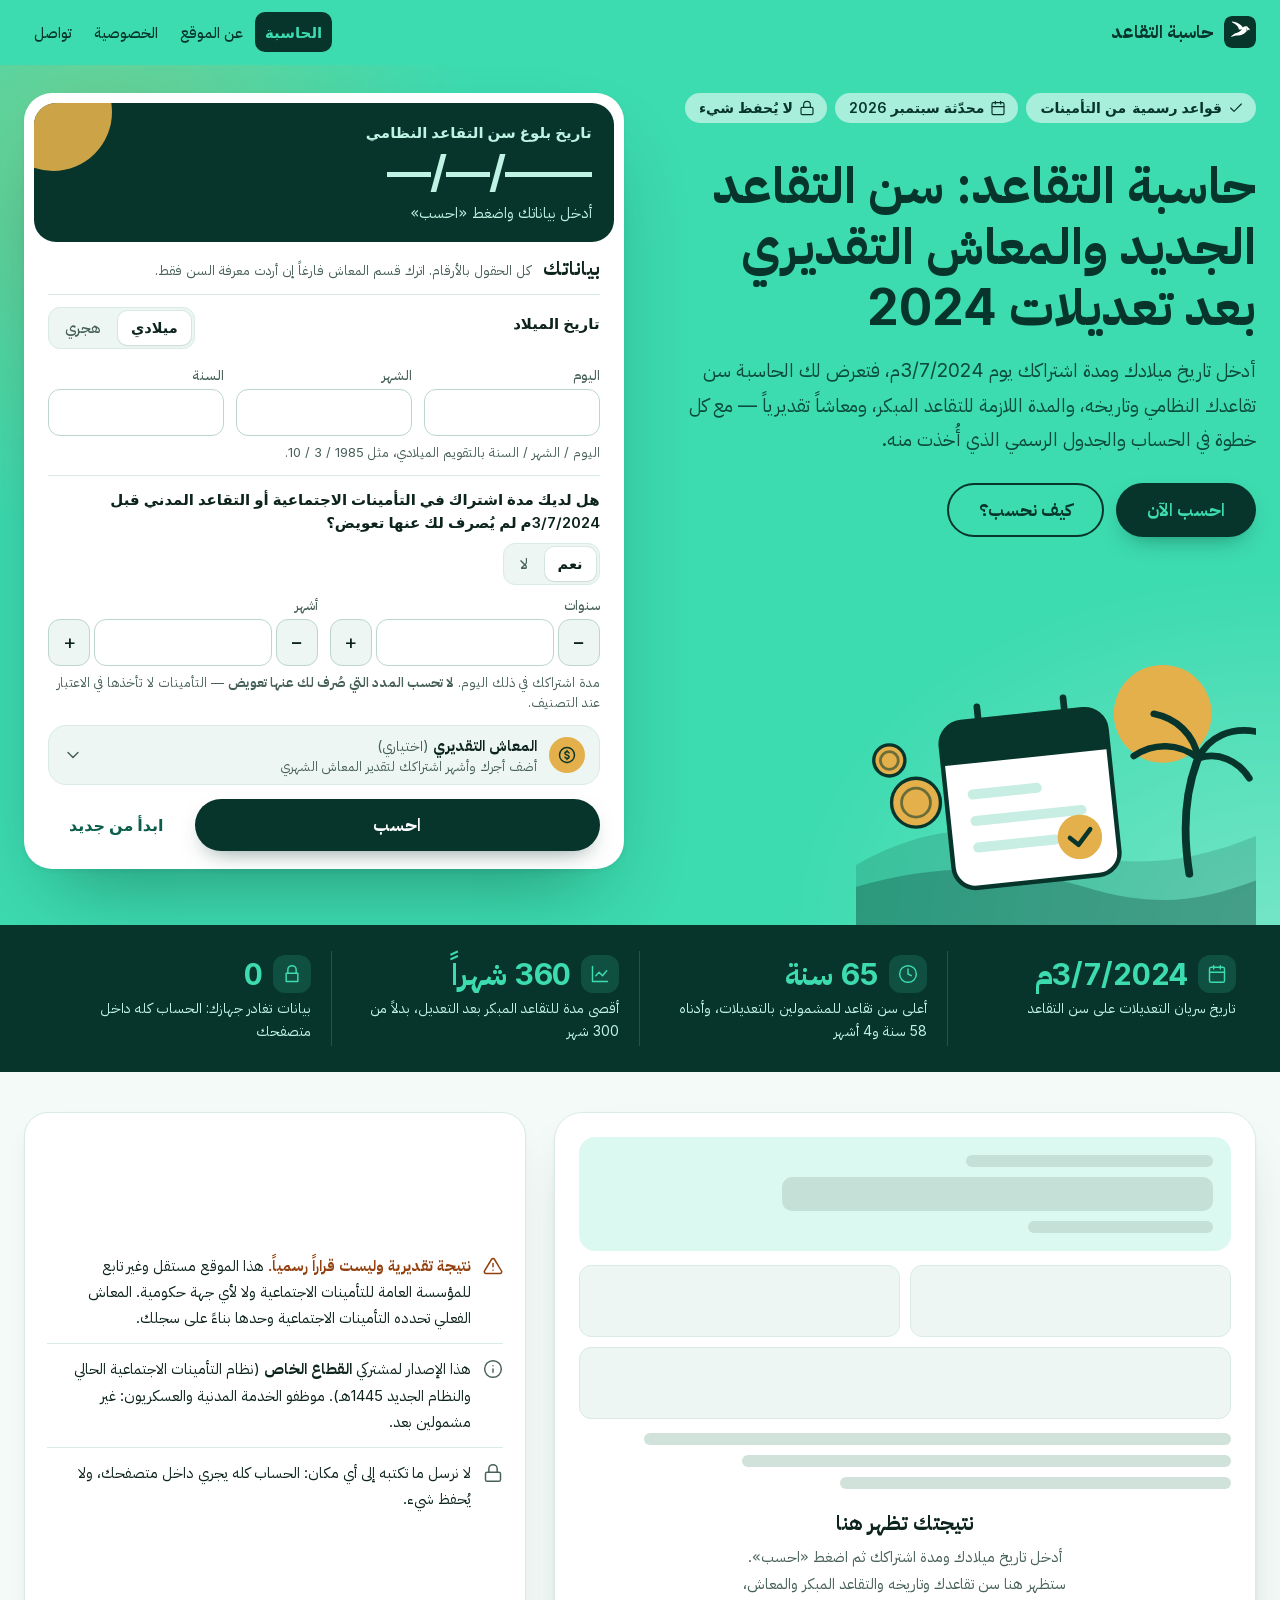
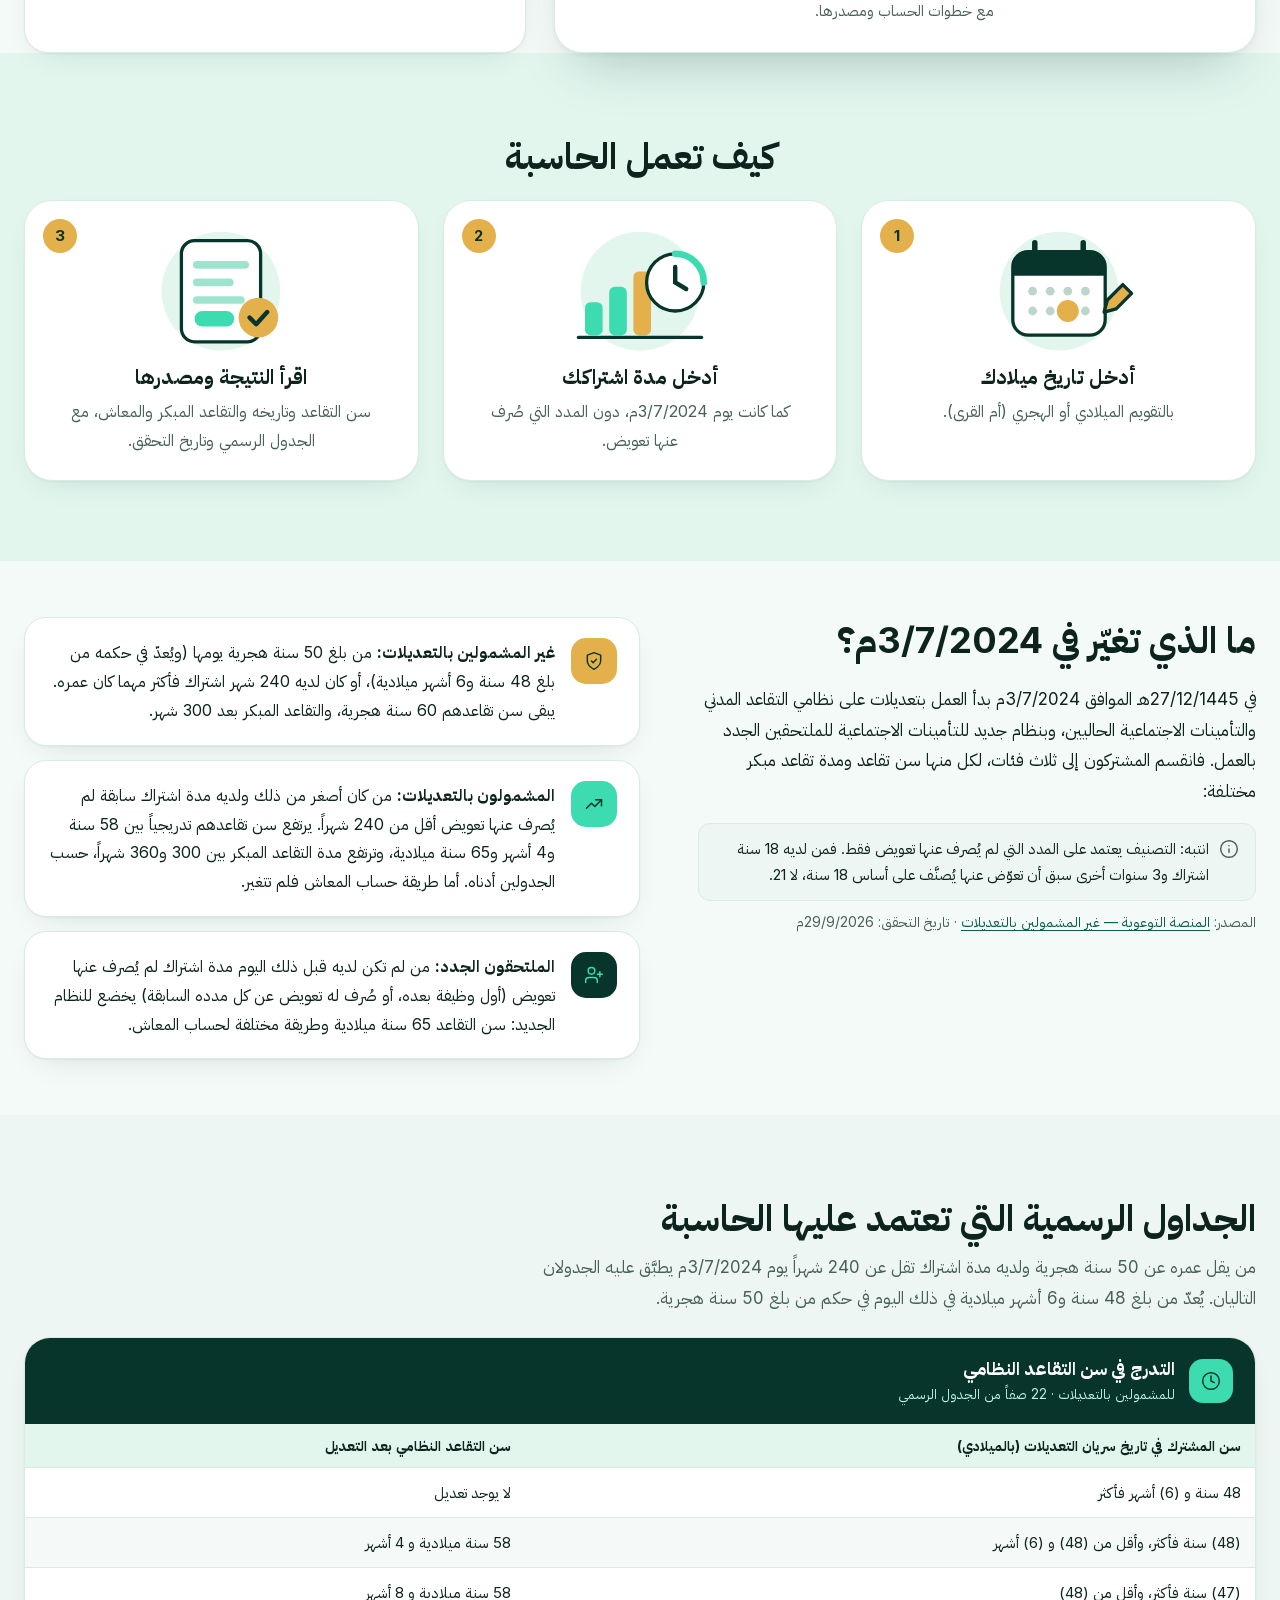
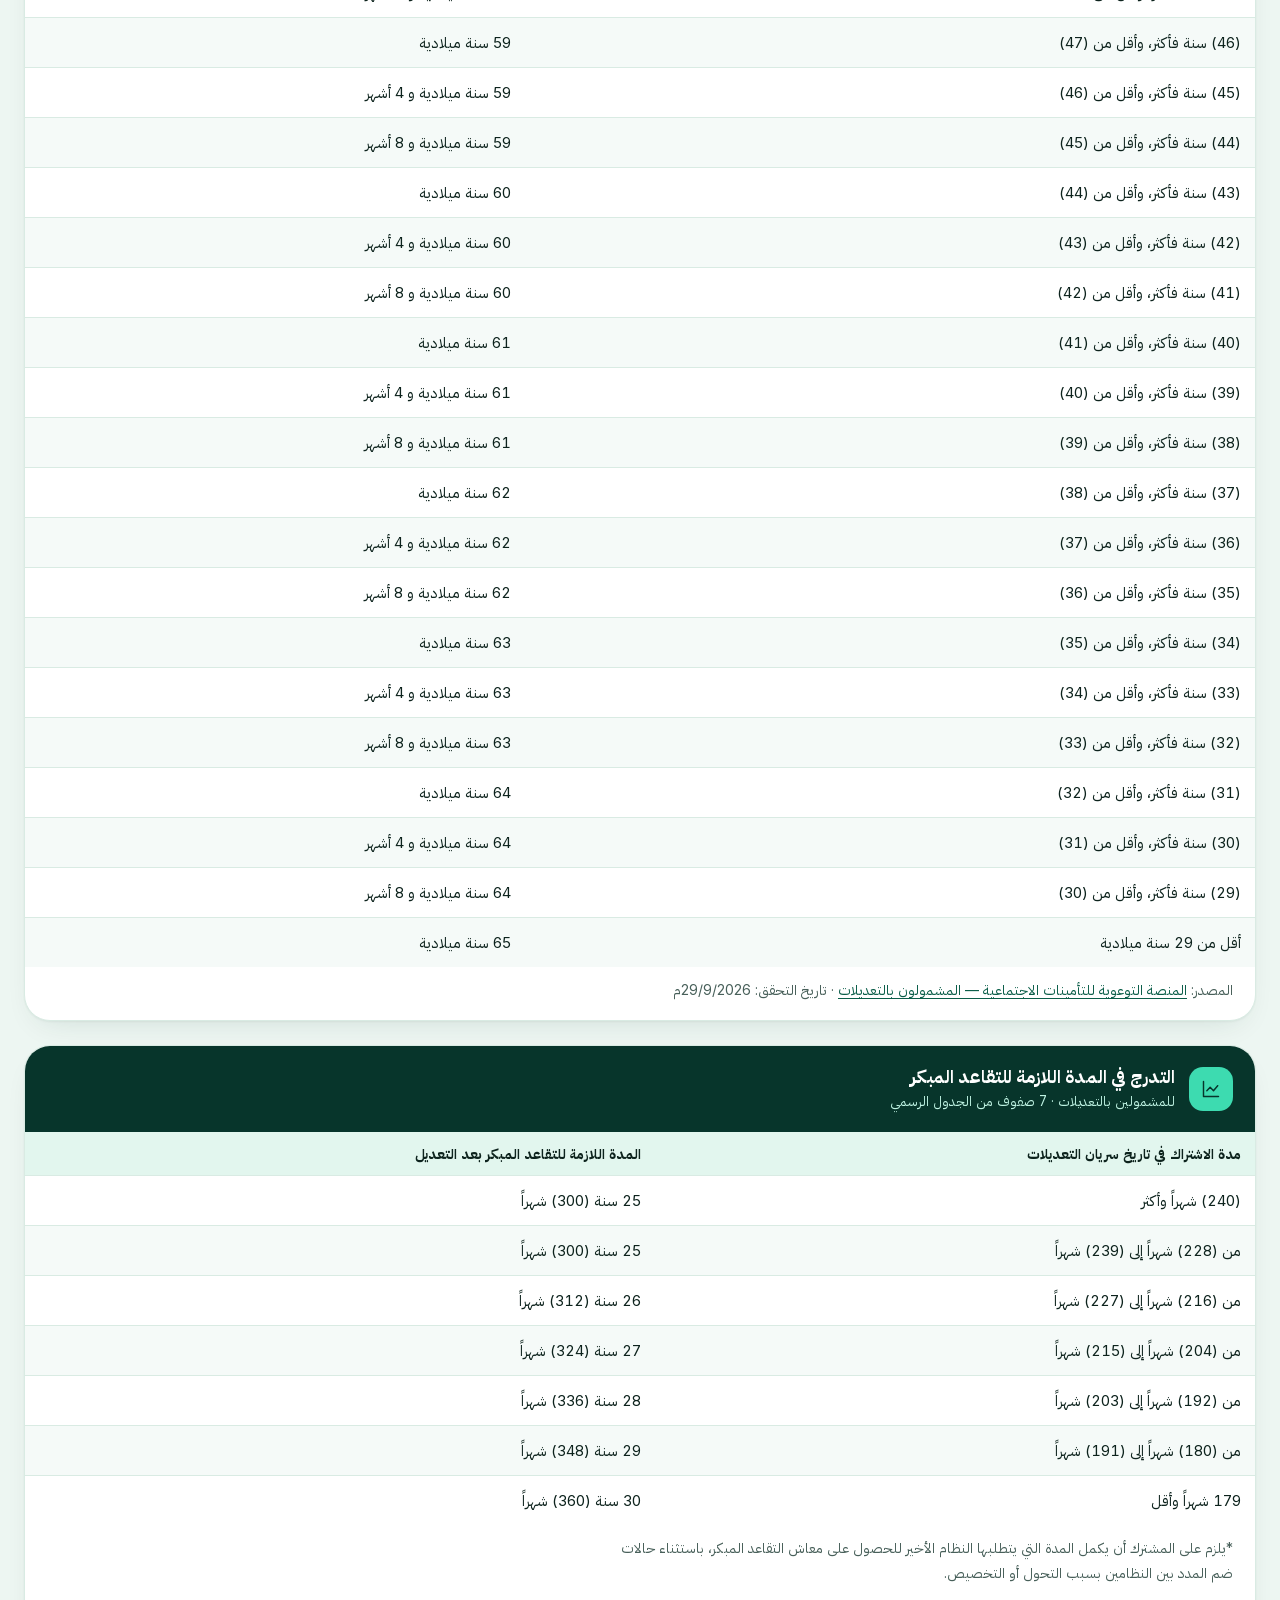
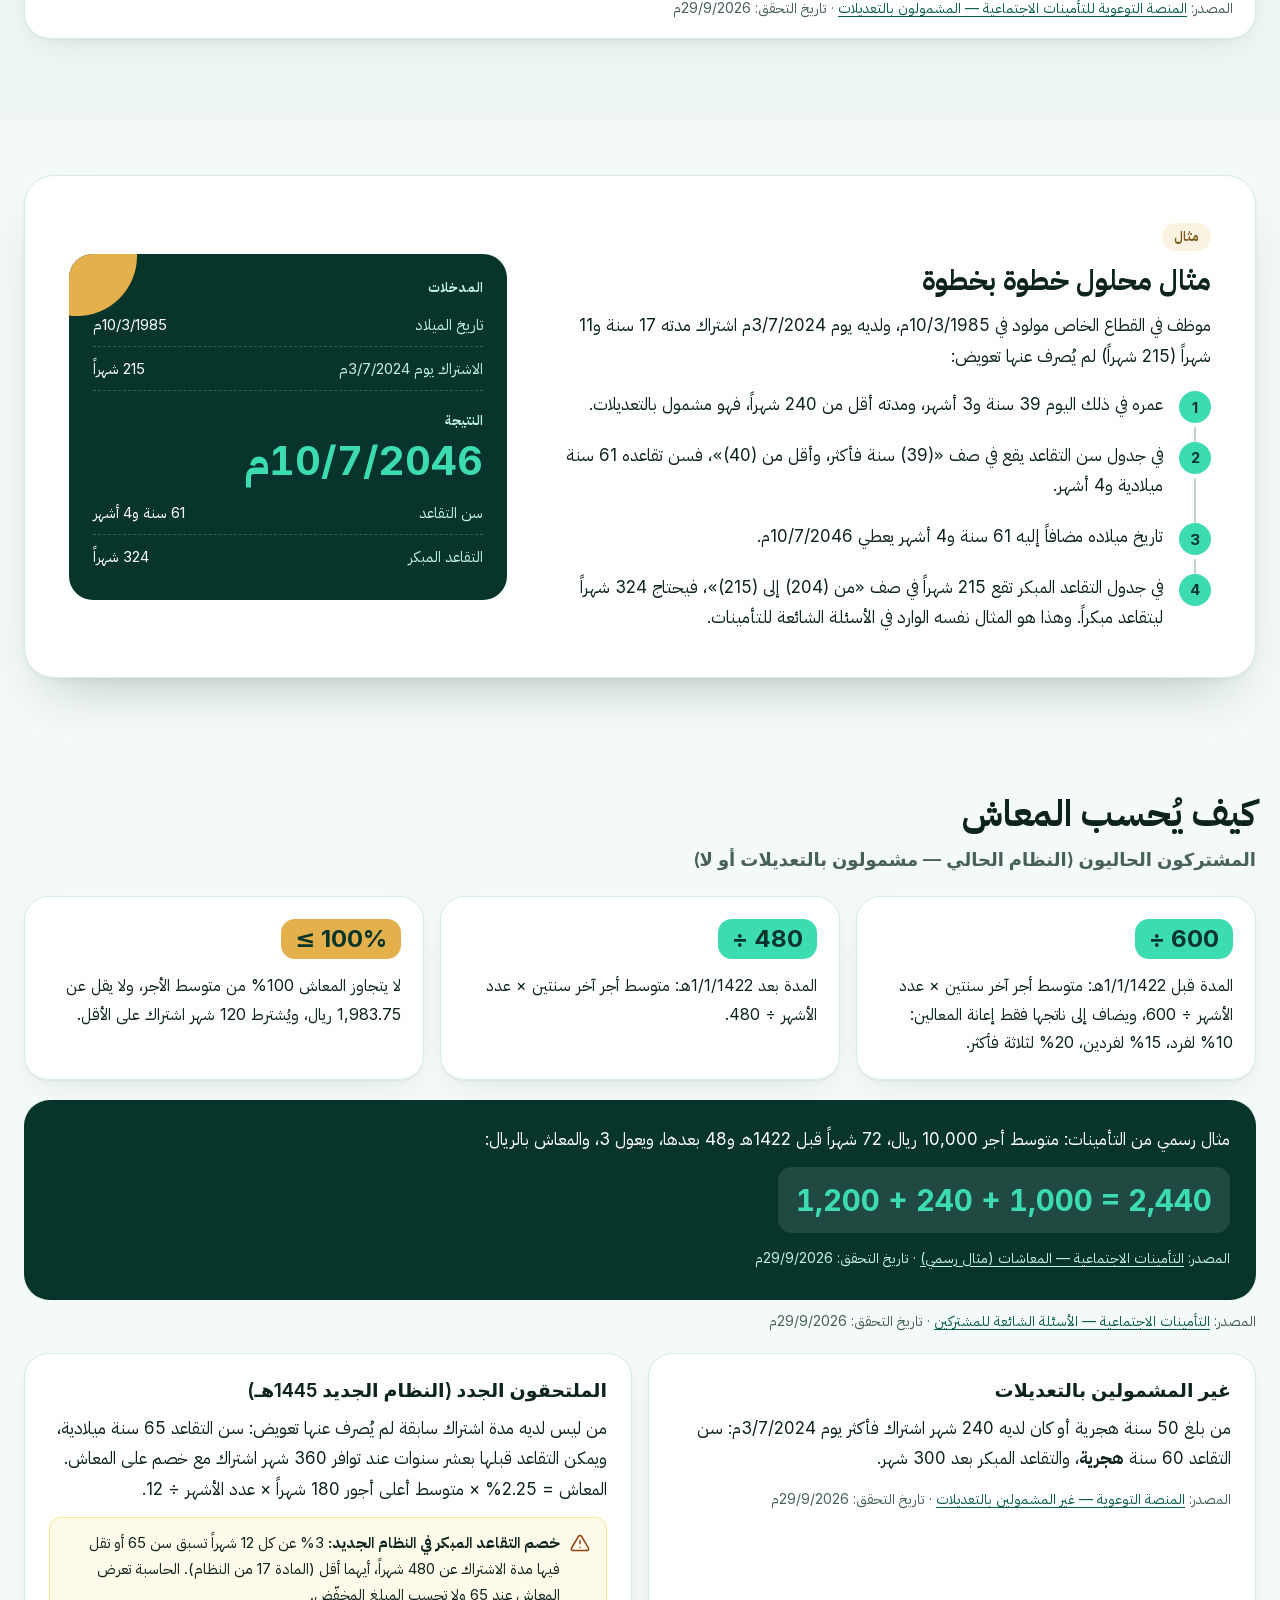
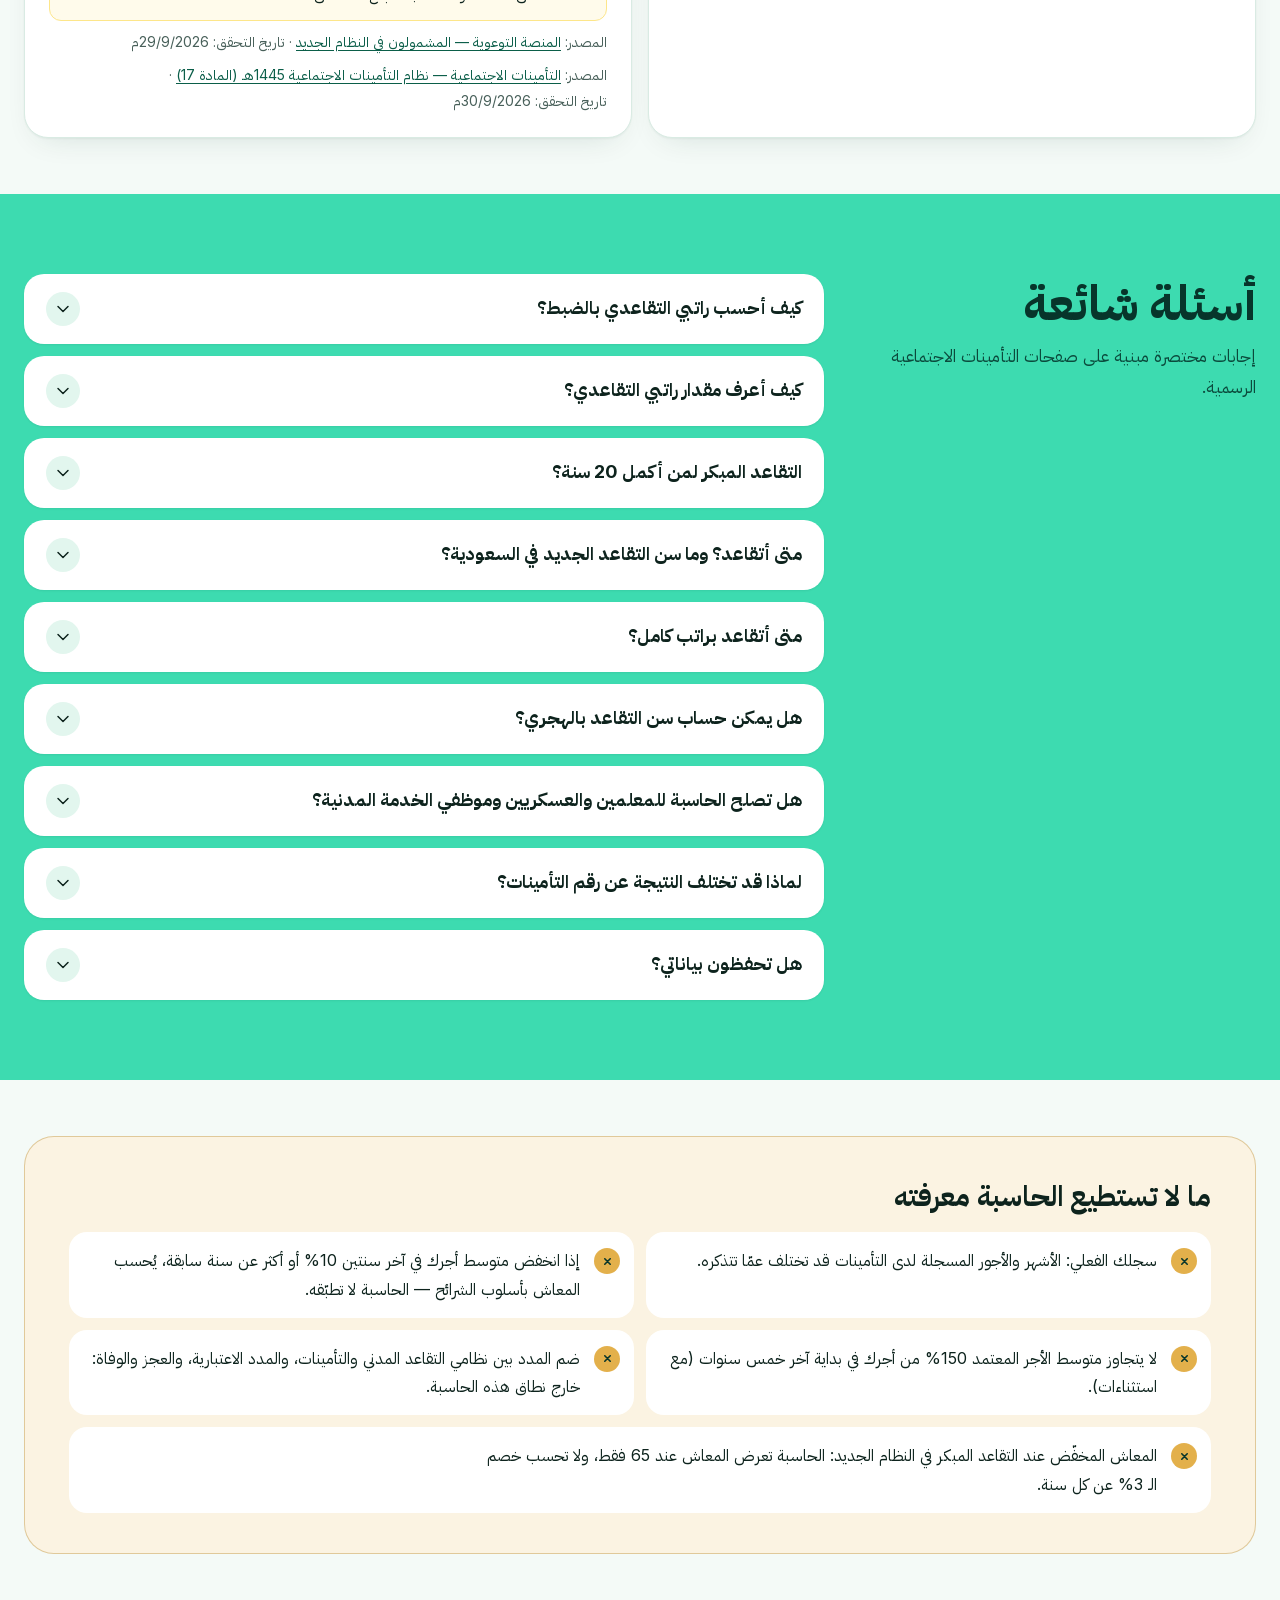
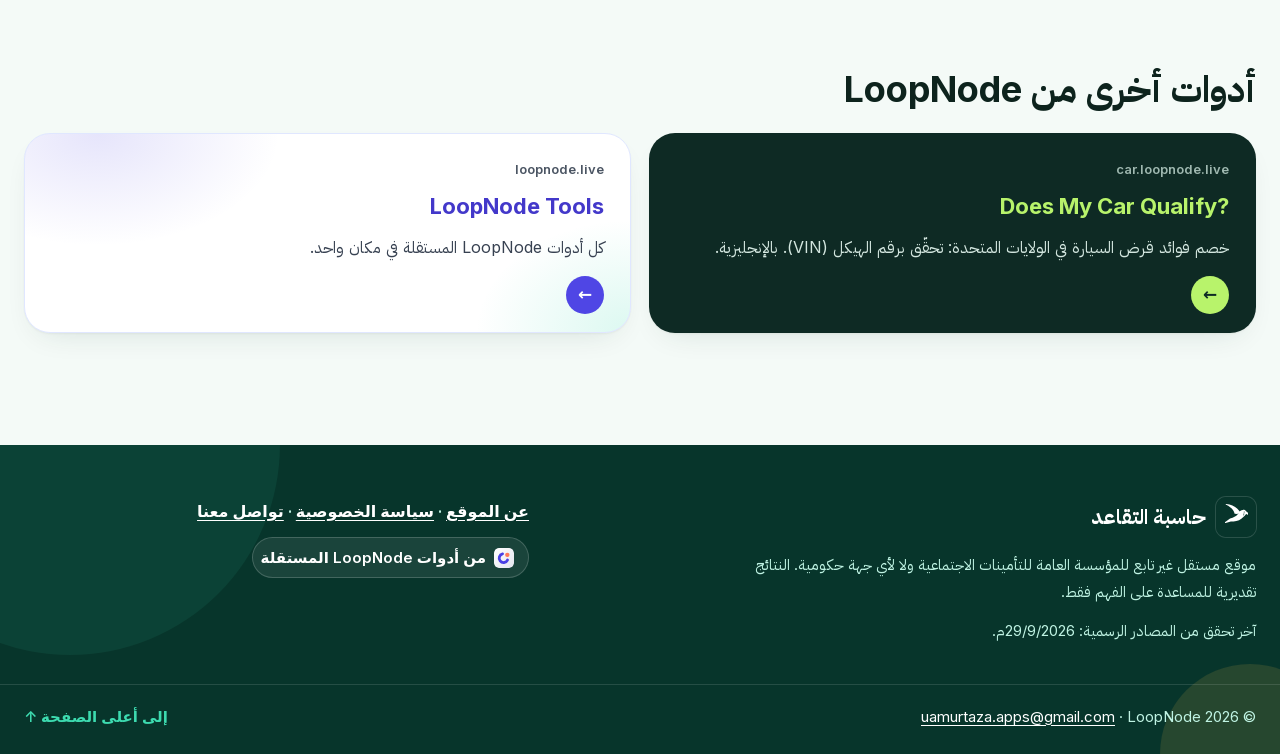
==== commit 578a4294: "New-law group wording + publisher named on About The new law covers people with no uncompensated ear" ====
--- a/index.html
+++ b/index.html
@@ -20,7 +20,7 @@
 <link rel="preload" href="fonts/plex-arabic-700.woff2" as="font" type="font/woff2" crossorigin>
 <link rel="preload" href="fonts/inter-latin.woff2" as="font" type="font/woff2" crossorigin>
 <link rel="stylesheet" href="styles.0427da9c.css">
-<script type="module" src="app.905b78fd.js"></script>
+<script type="module" src="app.4e34dc60.js"></script>
 <link rel="canonical" href="https://taqaud.loopnode.live/">
 <meta property="og:type" content="website">
 <meta property="og:locale" content="ar_SA">
@@ -33,7 +33,7 @@
 <meta property="og:image:height" content="630">
 <meta name="twitter:card" content="summary_large_image">
 <script type="application/ld+json">{"@context":"https://schema.org","@type":"WebApplication","name":"حاسبة التقاعد","description":"احسب سن تقاعدك بعد تعديلات 3/7/2024، والمدة اللازمة للتقاعد المبكر، ومعاشك التقديري خطوة بخطوة من جداول التأمينات الاجتماعية. مجانية والحساب داخل جهازك.","applicationCategory":"FinanceApplication","operatingSystem":"Any","inLanguage":"ar","isAccessibleForFree":true,"offers":{"@type":"Offer","price":"0","priceCurrency":"SAR"},"publisher":{"@type":"Organization","name":"LoopNode","url":"https://loopnode.live/"},"url":"https://taqaud.loopnode.live/"}</script>
-<script type="application/ld+json">{"@context":"https://schema.org","@type":"FAQPage","inLanguage":"ar","mainEntity":[{"@type":"Question","name":"كيف أحسب راتبي التقاعدي بالضبط؟","acceptedAnswer":{"@type":"Answer","text":"في النظام الحالي يُقسم اشتراكك إلى جزأين. الأشهر قبل 1/1/1422هـ تُضرب في متوسط أجرك في آخر سنتين وتُقسم على 600، ويُضاف إلى ناتج هذا الجزء وحده إعانة المعالين: 10% لفرد، و15% لفردين، و20% لثلاثة فأكثر. والأشهر بعد 1/1/1422هـ تُضرب في المتوسط نفسه وتُقسم على 480. مجموع الجزأين هو المعاش، بحد أعلى 100% من متوسط الأجر وحد أدنى 1,983.75 ريال. مثال التأمينات نفسها: متوسط 10,000 ريال، و72 شهراً قبل 1422هـ و48 بعدها، ويعول 3، فالمعاش بالريال: 1,200 + 240 + 1,000 = 2,440. أما الرقم النهائي فيحدده سجلك لدى التأمينات."}},{"@type":"Question","name":"كيف أعرف مقدار راتبي التقاعدي؟","acceptedAnswer":{"@type":"Answer","text":"الرقم الرسمي تعطيه التأمينات الاجتماعية من سجلك الفعلي، وحاسبتها تتطلب تسجيل الدخول. هذه الحاسبة تعطيك تقديراً سريعاً من الأرقام التي تدخلها أنت، وتعرض كل خطوة، لتفهم من أين يأتي الرقم قبل أن تراجع سجلك."}},{"@type":"Question","name":"التقاعد المبكر لمن أكمل 20 سنة؟","acceptedAnswer":{"@type":"Answer","text":"إكمال 20 سنة (240 شهراً) لا يكفي وحده للتقاعد المبكر في نظام التأمينات. لكن من كان لديه 240 شهراً فأكثر يوم 3/7/2024م لا تشمله التعديلات، فيبقى شرطه 300 شهر (25 سنة) كما كان. ومن كانت مدته أقل من 240 شهراً في ذلك اليوم ترتفع المدة المطلوبة تدريجياً من 300 إلى 360 شهراً حسب جدول التأمينات."}},{"@type":"Question","name":"متى أتقاعد؟ وما سن التقاعد الجديد في السعودية؟","acceptedAnswer":{"@type":"Answer","text":"يعتمد على عمرك ومدة اشتراكك يوم 3/7/2024م. من بلغ 48 سنة و6 أشهر ميلادية (في حكم 50 سنة هجرية) أو كان لديه 240 شهراً فأكثر يبقى سن تقاعده 60 سنة هجرية. ومن كان أصغر ومدته أقل يرتفع سنه تدريجياً من 58 سنة و4 أشهر إلى 65 سنة ميلادية حسب عمره في ذلك اليوم. ومن التحق بالعمل لأول مرة بعد ذلك التاريخ دون أي اشتراك سابق فسن تقاعده 65 سنة ميلادية."}},{"@type":"Question","name":"متى أتقاعد براتب كامل؟","acceptedAnswer":{"@type":"Answer","text":"لا يتجاوز المعاش 100% من متوسط أجرك. كل شهر اشتراك بعد 1/1/1422هـ يضيف جزءاً من 480 من المتوسط، فتكتمل النسبة بعد 480 شهراً (40 سنة). أما الأشهر قبل 1422هـ فكل شهر يضيف جزءاً من 600 مع إعانة المعالين على ذلك الجزء، لذلك يختلف عدد الأشهر اللازم من شخص لآخر."}},{"@type":"Question","name":"هل يمكن حساب سن التقاعد بالهجري؟","acceptedAnswer":{"@type":"Answer","text":"نعم. اختر «هجري» وأدخل تاريخ ميلادك بتقويم أم القرى. غير المشمولين بالتعديلات سن تقاعدهم 60 سنة هجرية، وتعرض الحاسبة التاريخ بالتقويمين. أما جدولا التعديلات فمبنيان على العمر الميلادي يوم 3/7/2024م كما تنص التأمينات."}},{"@type":"Question","name":"هل تصلح الحاسبة للمعلمين والعسكريين وموظفي الخدمة المدنية؟","acceptedAnswer":{"@type":"Answer","text":"ليس بعد. جدولا سن التقاعد والتقاعد المبكر يشملان نظام التقاعد المدني أيضاً، لكن طريقة حساب المعاش المدني مختلفة ولم نتحقق منها من نص رسمي بعد، فلا نعرضها. والعسكريون تطبق عليهم أنظمة التقاعد العسكري الحالية دون هذه التعديلات. هذا الإصدار لمشتركي القطاع الخاص."}},{"@type":"Question","name":"لماذا قد تختلف النتيجة عن رقم التأمينات؟","acceptedAnswer":{"@type":"Answer","text":"لأن الحاسبة تعتمد على ما تدخله أنت، والتأمينات تعتمد على سجلك الفعلي. ومن أسباب الاختلاف: أشهر أو أجور مسجلة بشكل مختلف عمّا تتذكره، والمدد التي صُرف عنها تعويض، وحساب المعاش بأسلوب الشرائح إذا انخفض أجرك في آخر سنتين 10% أو أكثر، وحد 150% على متوسط الأجر، وضم المدد بين الأنظمة."}},{"@type":"Question","name":"هل تحفظون بياناتي؟","acceptedAnswer":{"@type":"Answer","text":"لا. الحساب كله يجري داخل متصفحك، ولا تُرسل الأرقام التي تكتبها إلى أي خادم ولا تُحفظ في جهازك. عند إغلاق الصفحة تختفي."}}]}</script>
+<script type="application/ld+json">{"@context":"https://schema.org","@type":"FAQPage","inLanguage":"ar","mainEntity":[{"@type":"Question","name":"كيف أحسب راتبي التقاعدي بالضبط؟","acceptedAnswer":{"@type":"Answer","text":"في النظام الحالي يُقسم اشتراكك إلى جزأين. الأشهر قبل 1/1/1422هـ تُضرب في متوسط أجرك في آخر سنتين وتُقسم على 600، ويُضاف إلى ناتج هذا الجزء وحده إعانة المعالين: 10% لفرد، و15% لفردين، و20% لثلاثة فأكثر. والأشهر بعد 1/1/1422هـ تُضرب في المتوسط نفسه وتُقسم على 480. مجموع الجزأين هو المعاش، بحد أعلى 100% من متوسط الأجر وحد أدنى 1,983.75 ريال. مثال التأمينات نفسها: متوسط 10,000 ريال، و72 شهراً قبل 1422هـ و48 بعدها، ويعول 3، فالمعاش بالريال: 1,200 + 240 + 1,000 = 2,440. أما الرقم النهائي فيحدده سجلك لدى التأمينات."}},{"@type":"Question","name":"كيف أعرف مقدار راتبي التقاعدي؟","acceptedAnswer":{"@type":"Answer","text":"الرقم الرسمي تعطيه التأمينات الاجتماعية من سجلك الفعلي، وحاسبتها تتطلب تسجيل الدخول. هذه الحاسبة تعطيك تقديراً سريعاً من الأرقام التي تدخلها أنت، وتعرض كل خطوة، لتفهم من أين يأتي الرقم قبل أن تراجع سجلك."}},{"@type":"Question","name":"التقاعد المبكر لمن أكمل 20 سنة؟","acceptedAnswer":{"@type":"Answer","text":"إكمال 20 سنة (240 شهراً) لا يكفي وحده للتقاعد المبكر في نظام التأمينات. لكن من كان لديه 240 شهراً فأكثر يوم 3/7/2024م لا تشمله التعديلات، فيبقى شرطه 300 شهر (25 سنة) كما كان. ومن كانت مدته أقل من 240 شهراً في ذلك اليوم ترتفع المدة المطلوبة تدريجياً من 300 إلى 360 شهراً حسب جدول التأمينات."}},{"@type":"Question","name":"متى أتقاعد؟ وما سن التقاعد الجديد في السعودية؟","acceptedAnswer":{"@type":"Answer","text":"يعتمد على عمرك ومدة اشتراكك يوم 3/7/2024م. من بلغ 48 سنة و6 أشهر ميلادية (في حكم 50 سنة هجرية) أو كان لديه 240 شهراً فأكثر يبقى سن تقاعده 60 سنة هجرية. ومن كان أصغر ومدته أقل يرتفع سنه تدريجياً من 58 سنة و4 أشهر إلى 65 سنة ميلادية حسب عمره في ذلك اليوم. ومن لم تكن لديه قبل ذلك التاريخ مدة اشتراك لم يُصرف عنها تعويض، كمن التحق بالعمل لأول مرة بعده، فسن تقاعده 65 سنة ميلادية."}},{"@type":"Question","name":"متى أتقاعد براتب كامل؟","acceptedAnswer":{"@type":"Answer","text":"لا يتجاوز المعاش 100% من متوسط أجرك. كل شهر اشتراك بعد 1/1/1422هـ يضيف جزءاً من 480 من المتوسط، فتكتمل النسبة بعد 480 شهراً (40 سنة). أما الأشهر قبل 1422هـ فكل شهر يضيف جزءاً من 600 مع إعانة المعالين على ذلك الجزء، لذلك يختلف عدد الأشهر اللازم من شخص لآخر."}},{"@type":"Question","name":"هل يمكن حساب سن التقاعد بالهجري؟","acceptedAnswer":{"@type":"Answer","text":"نعم. اختر «هجري» وأدخل تاريخ ميلادك بتقويم أم القرى. غير المشمولين بالتعديلات سن تقاعدهم 60 سنة هجرية، وتعرض الحاسبة التاريخ بالتقويمين. أما جدولا التعديلات فمبنيان على العمر الميلادي يوم 3/7/2024م كما تنص التأمينات."}},{"@type":"Question","name":"هل تصلح الحاسبة للمعلمين والعسكريين وموظفي الخدمة المدنية؟","acceptedAnswer":{"@type":"Answer","text":"ليس بعد. جدولا سن التقاعد والتقاعد المبكر يشملان نظام التقاعد المدني أيضاً، لكن طريقة حساب المعاش المدني مختلفة ولم نتحقق منها من نص رسمي بعد، فلا نعرضها. والعسكريون تطبق عليهم أنظمة التقاعد العسكري الحالية دون هذه التعديلات. هذا الإصدار لمشتركي القطاع الخاص."}},{"@type":"Question","name":"لماذا قد تختلف النتيجة عن رقم التأمينات؟","acceptedAnswer":{"@type":"Answer","text":"لأن الحاسبة تعتمد على ما تدخله أنت، والتأمينات تعتمد على سجلك الفعلي. ومن أسباب الاختلاف: أشهر أو أجور مسجلة بشكل مختلف عمّا تتذكره، والمدد التي صُرف عنها تعويض، وحساب المعاش بأسلوب الشرائح إذا انخفض أجرك في آخر سنتين 10% أو أكثر، وحد 150% على متوسط الأجر، وضم المدد بين الأنظمة."}},{"@type":"Question","name":"هل تحفظون بياناتي؟","acceptedAnswer":{"@type":"Answer","text":"لا. الحساب كله يجري داخل متصفحك، ولا تُرسل الأرقام التي تكتبها إلى أي خادم ولا تُحفظ في جهازك. عند إغلاق الصفحة تختفي."}}]}</script>
 </head>
 <body>
 <a class="skip" href="#content">انتقل إلى المحتوى</a>
@@ -119,10 +119,10 @@
       </fieldset>
 
       <fieldset class="group prior">
-        <legend>هل لديك مدة اشتراك في التأمينات الاجتماعية أو التقاعد المدني قبل <bdi>3/7/2024م</bdi>؟</legend>
+        <legend>هل لديك مدة اشتراك في التأمينات الاجتماعية أو التقاعد المدني قبل <bdi>3/7/2024م</bdi> لم يُصرف لك عنها تعويض؟</legend>
         <div class="seg seg-sm">
           <label><input type="radio" name="prior" value="yes" checked><span>نعم</span></label>
-          <label><input type="radio" name="prior" value="no"><span>لا، أول وظيفة لي بعدها</span></label>
+          <label><input type="radio" name="prior" value="no"><span>لا</span></label>
         </div>
         <div id="months-wrap">
           <div class="field-row">
@@ -285,8 +285,8 @@
     </div>
     <ul class="groups">
       <li class="g-exempt"><span class="group-icon" aria-hidden="true"><svg class="icon" viewBox="0 0 24 24" aria-hidden="true" focusable="false"><path d="M12 22s8-4 8-10V5l-8-3-8 3v7c0 6 8 10 8 10Z"/><path d="m9 12 2 2 4-4"/></svg></span><p><strong>غير المشمولين بالتعديلات:</strong> من بلغ 50 سنة هجرية يومها (ويُعدّ في حكمه من بلغ 48 سنة و6 أشهر ميلادية)، أو كان لديه 240 شهر اشتراك فأكثر مهما كان عمره. يبقى سن تقاعدهم 60 سنة هجرية، والتقاعد المبكر بعد 300 شهر.</p></li>
-      <li class="g-amended"><span class="group-icon" aria-hidden="true"><svg class="icon" viewBox="0 0 24 24" aria-hidden="true" focusable="false"><path d="M3 17l6-6 4 4 8-8"/><path d="M14 7h7v7"/></svg></span><p><strong>المشمولون بالتعديلات:</strong> من كان أصغر من ذلك ولديه مدة اشتراك سابقة أقل من 240 شهراً. يرتفع سن تقاعدهم تدريجياً بين 58 سنة و4 أشهر و65 سنة ميلادية، وترتفع مدة التقاعد المبكر بين 300 و360 شهراً، حسب الجدولين أدناه. أما طريقة حساب المعاش فلم تتغير.</p></li>
-      <li class="g-new"><span class="group-icon" aria-hidden="true"><svg class="icon" viewBox="0 0 24 24" aria-hidden="true" focusable="false"><path d="M16 21v-2a4 4 0 0 0-4-4H6a4 4 0 0 0-4 4v2"/><circle cx="9" cy="7" r="4"/><path d="M19 8v6M22 11h-6"/></svg></span><p><strong>الملتحقون الجدد:</strong> من ليس لديه أي اشتراك سابق قبل ذلك اليوم يخضع للنظام الجديد: سن التقاعد 65 سنة ميلادية وطريقة مختلفة لحساب المعاش.</p></li>
+      <li class="g-amended"><span class="group-icon" aria-hidden="true"><svg class="icon" viewBox="0 0 24 24" aria-hidden="true" focusable="false"><path d="M3 17l6-6 4 4 8-8"/><path d="M14 7h7v7"/></svg></span><p><strong>المشمولون بالتعديلات:</strong> من كان أصغر من ذلك ولديه مدة اشتراك سابقة لم يُصرف عنها تعويض أقل من 240 شهراً. يرتفع سن تقاعدهم تدريجياً بين 58 سنة و4 أشهر و65 سنة ميلادية، وترتفع مدة التقاعد المبكر بين 300 و360 شهراً، حسب الجدولين أدناه. أما طريقة حساب المعاش فلم تتغير.</p></li>
+      <li class="g-new"><span class="group-icon" aria-hidden="true"><svg class="icon" viewBox="0 0 24 24" aria-hidden="true" focusable="false"><path d="M16 21v-2a4 4 0 0 0-4-4H6a4 4 0 0 0-4 4v2"/><circle cx="9" cy="7" r="4"/><path d="M19 8v6M22 11h-6"/></svg></span><p><strong>الملتحقون الجدد:</strong> من لم تكن لديه قبل ذلك اليوم مدة اشتراك لم يُصرف عنها تعويض (أول وظيفة بعده، أو صُرف له تعويض عن كل مدده السابقة) يخضع للنظام الجديد: سن التقاعد 65 سنة ميلادية وطريقة مختلفة لحساب المعاش.</p></li>
     </ul>
   </div>
 </section>
@@ -402,7 +402,7 @@
       </div>
       <div class="law-card">
         <h3>الملتحقون الجدد (النظام الجديد 1445هـ)</h3>
-        <p>من ليس لديه أي اشتراك سابق: سن التقاعد 65 سنة ميلادية، ويمكن التقاعد قبلها بعشر سنوات عند توافر 360 شهر اشتراك مع خصم على المعاش. المعاش = 2.25% × متوسط أعلى أجور 180 شهراً × عدد الأشهر ÷ 12.</p>
+        <p>من ليس لديه مدة اشتراك سابقة لم يُصرف عنها تعويض: سن التقاعد 65 سنة ميلادية، ويمكن التقاعد قبلها بعشر سنوات عند توافر 360 شهر اشتراك مع خصم على المعاش. المعاش = 2.25% × متوسط أعلى أجور 180 شهراً × عدد الأشهر ÷ 12.</p>
         <p class="alert alert-warn"><svg class="icon" aria-hidden="true" viewBox="0 0 24 24"><path d="M12 9v4M12 17h.01"/><path d="M10.3 3.9 1.8 18a2 2 0 0 0 1.7 3h17a2 2 0 0 0 1.7-3L13.7 3.9a2 2 0 0 0-3.4 0Z"/></svg><span><strong>خصم التقاعد المبكر في النظام الجديد:</strong> 3% عن كل 12 شهراً تسبق سن 65 أو تقل فيها مدة الاشتراك عن 480 شهراً، أيهما أقل (المادة 17 من النظام). الحاسبة تعرض المعاش عند 65 ولا تحسب المبلغ المخفّض.</span></p>
         <p class="source">المصدر: <a href="https://awareness.gosi.gov.sa/journey3.html" rel="noopener noreferrer" target="_blank">المنصة التوعوية — المشمولون في النظام الجديد<span class="vh"> (تُفتح في نافذة جديدة)</span></a> · <span class="checked">تاريخ التحقق: <bdi>29/9/2026م</bdi></span></p>
         <p class="source">المصدر: <a href="https://beta.gosi.gov.sa/ar/new-system" rel="noopener noreferrer" target="_blank">التأمينات الاجتماعية — نظام التأمينات الاجتماعية 1445هـ (المادة 17)<span class="vh"> (تُفتح في نافذة جديدة)</span></a> · <span class="checked">تاريخ التحقق: <bdi>30/9/2026م</bdi></span></p>
@@ -437,7 +437,7 @@
 </details>
 <details class="qa">
 <summary><h3>متى أتقاعد؟ وما سن التقاعد الجديد في السعودية؟</h3><svg class="icon chevron" viewBox="0 0 24 24" aria-hidden="true" focusable="false"><path d="m6 9 6 6 6-6"/></svg></summary>
-<div class="qa-body"><p>يعتمد على عمرك ومدة اشتراكك يوم 3/7/2024م. من بلغ 48 سنة و6 أشهر ميلادية (في حكم 50 سنة هجرية) أو كان لديه 240 شهراً فأكثر يبقى سن تقاعده 60 سنة هجرية. ومن كان أصغر ومدته أقل يرتفع سنه تدريجياً من 58 سنة و4 أشهر إلى 65 سنة ميلادية حسب عمره في ذلك اليوم. ومن التحق بالعمل لأول مرة بعد ذلك التاريخ دون أي اشتراك سابق فسن تقاعده 65 سنة ميلادية.</p></div>
+<div class="qa-body"><p>يعتمد على عمرك ومدة اشتراكك يوم 3/7/2024م. من بلغ 48 سنة و6 أشهر ميلادية (في حكم 50 سنة هجرية) أو كان لديه 240 شهراً فأكثر يبقى سن تقاعده 60 سنة هجرية. ومن كان أصغر ومدته أقل يرتفع سنه تدريجياً من 58 سنة و4 أشهر إلى 65 سنة ميلادية حسب عمره في ذلك اليوم. ومن لم تكن لديه قبل ذلك التاريخ مدة اشتراك لم يُصرف عنها تعويض، كمن التحق بالعمل لأول مرة بعده، فسن تقاعده 65 سنة ميلادية.</p></div>
 </details>
 <details class="qa">
 <summary><h3>متى أتقاعد براتب كامل؟</h3><svg class="icon chevron" viewBox="0 0 24 24" aria-hidden="true" focusable="false"><path d="m6 9 6 6 6-6"/></svg></summary>
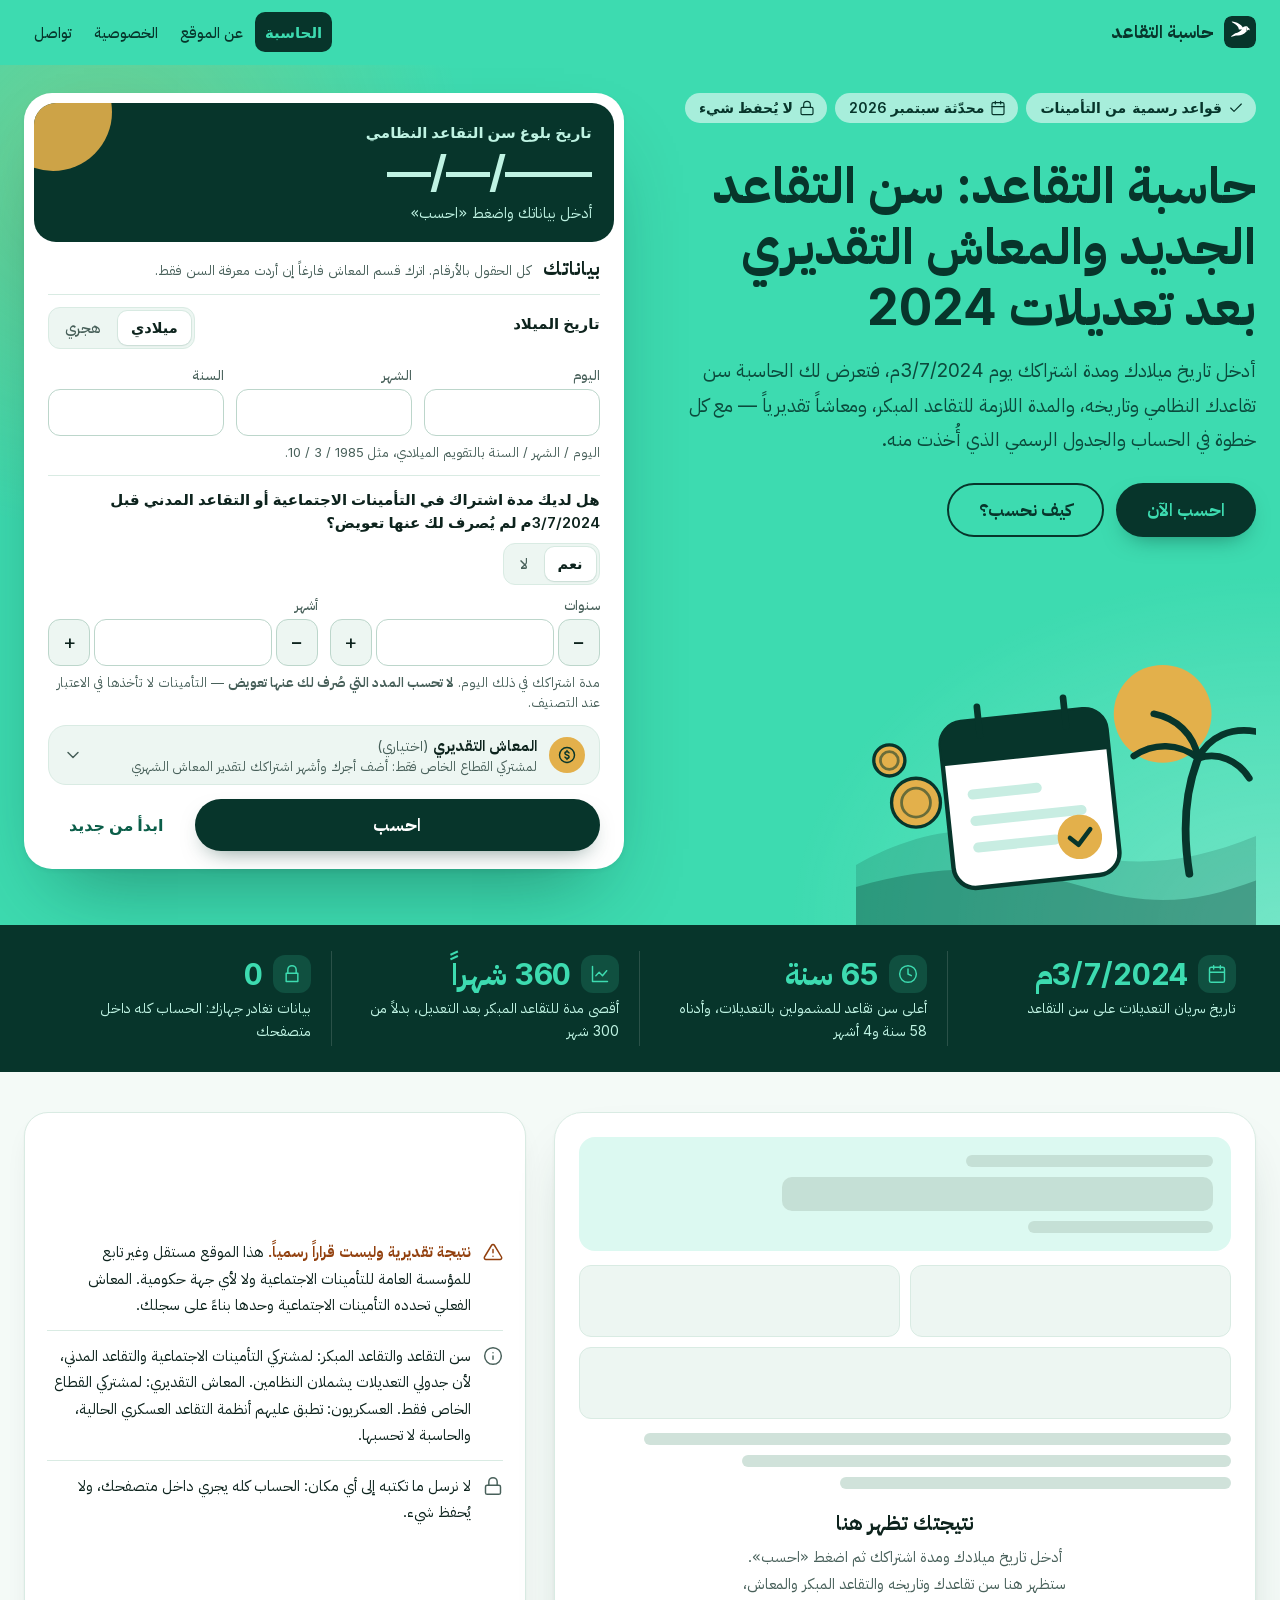
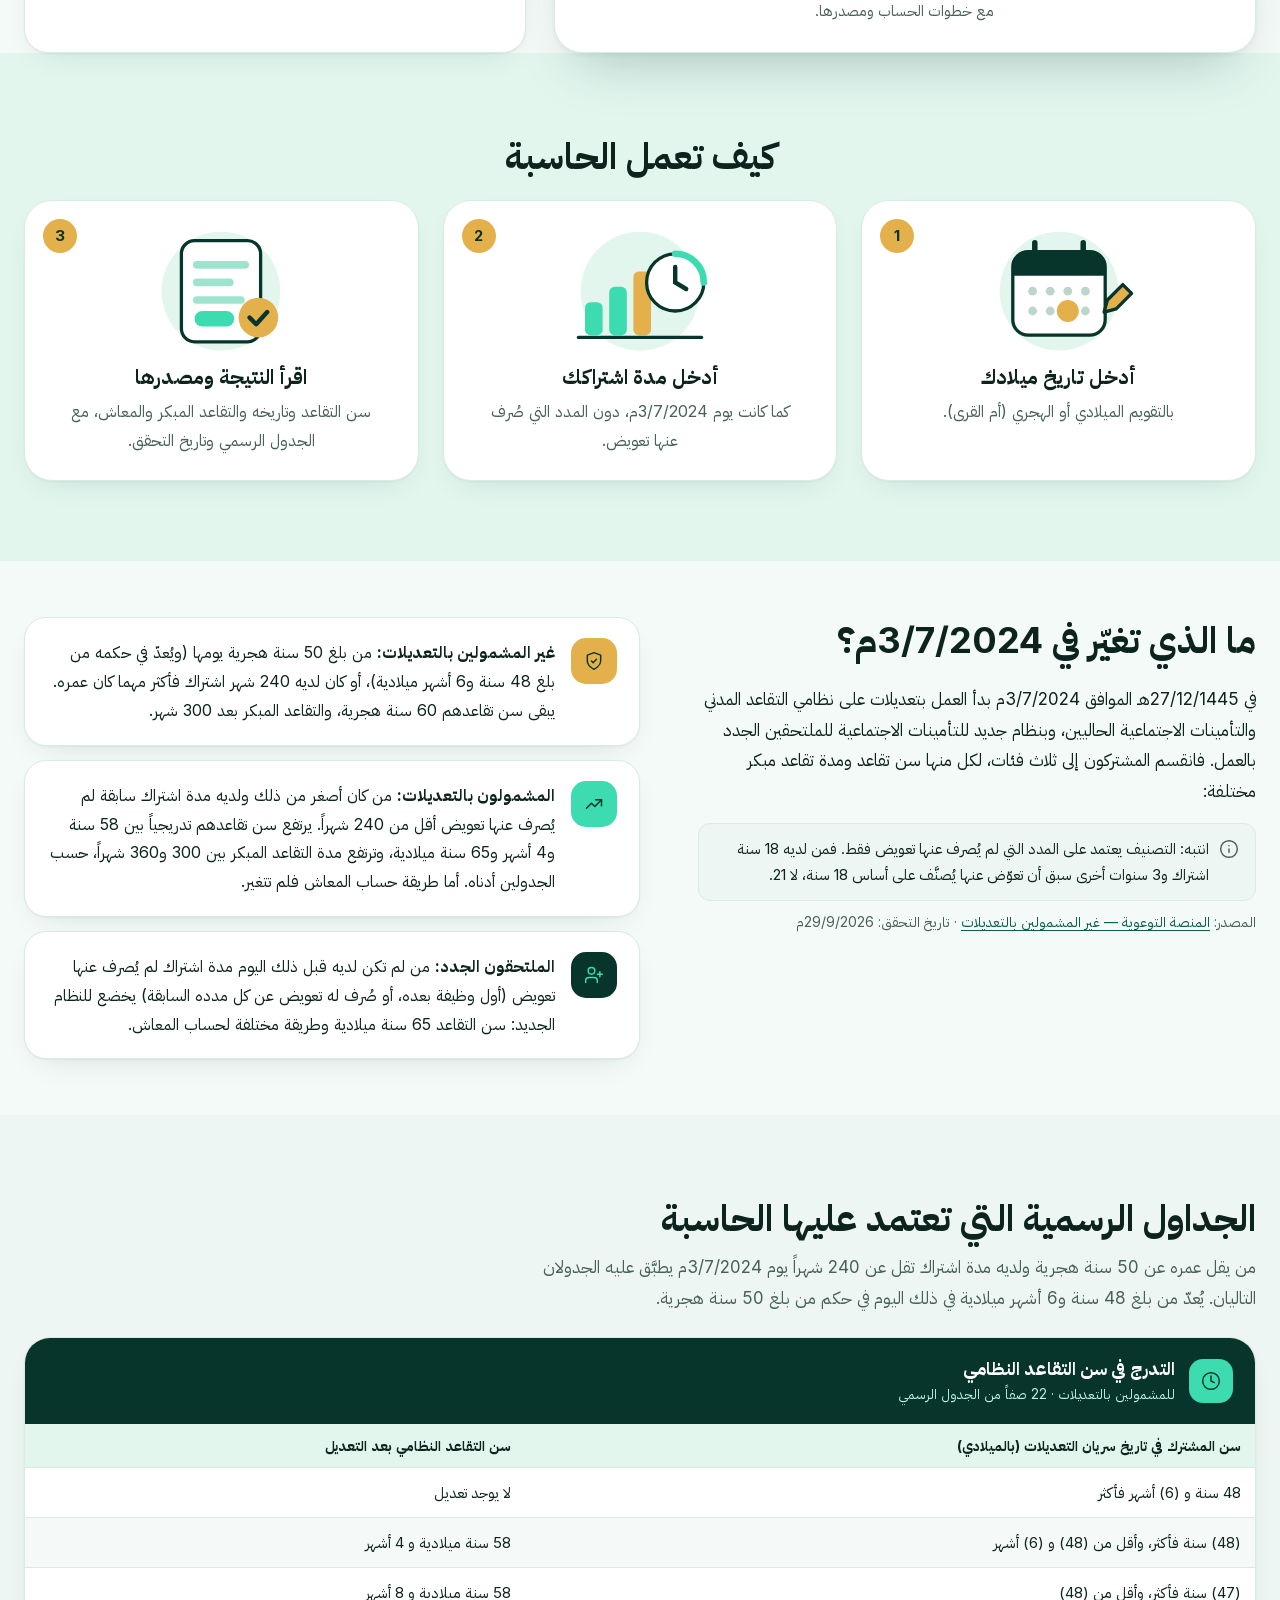
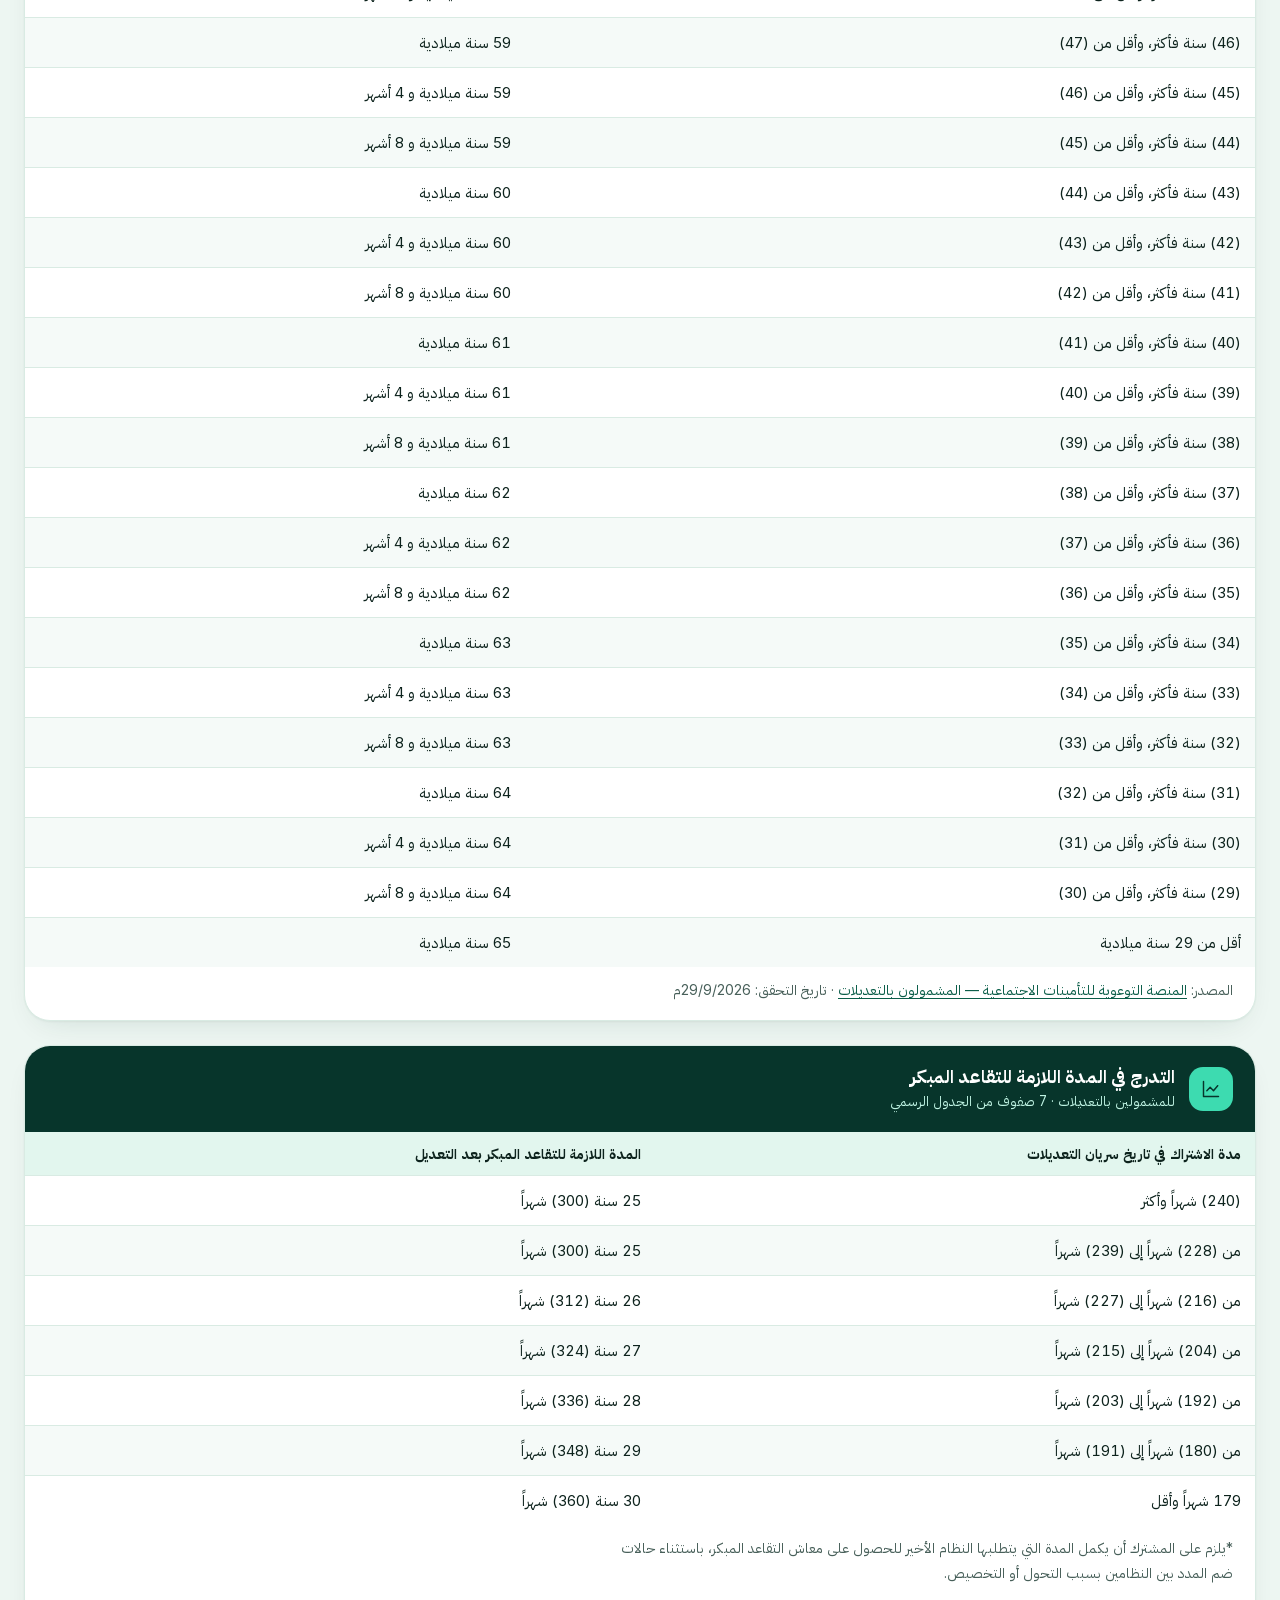
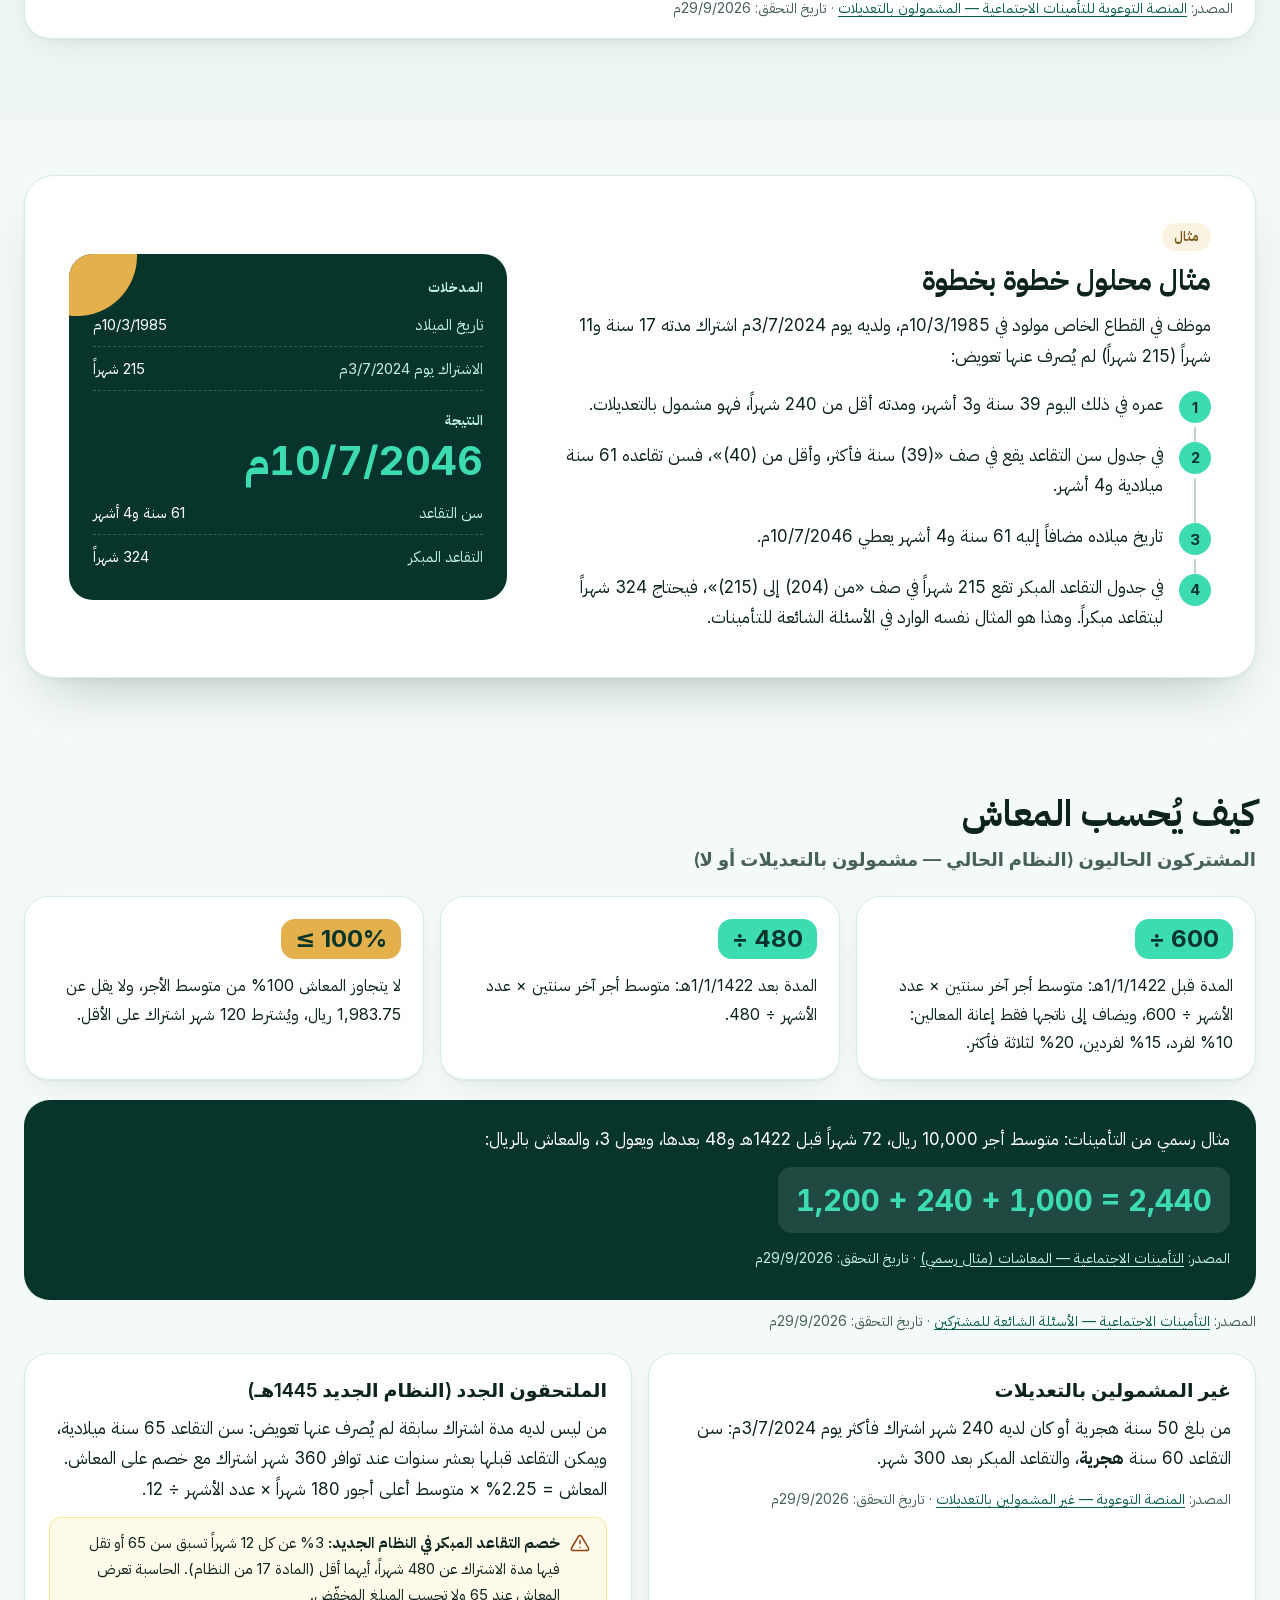
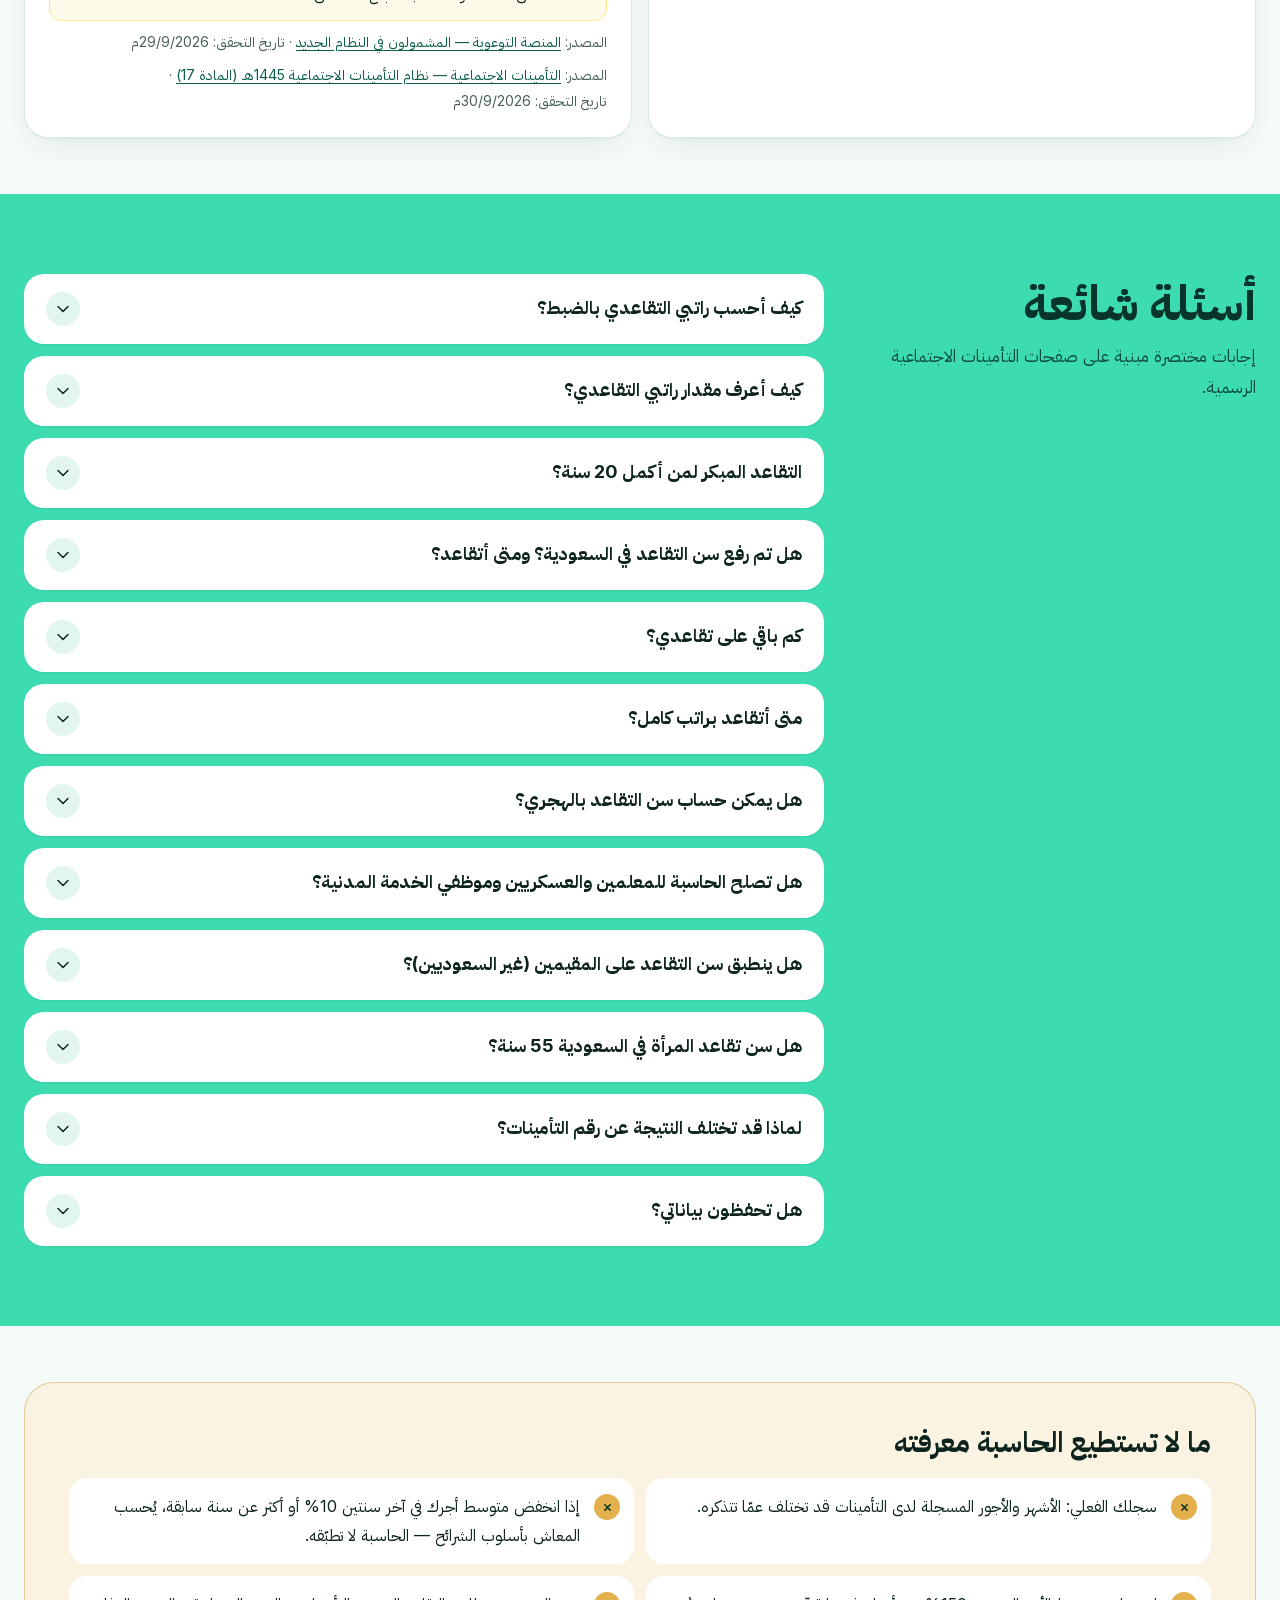
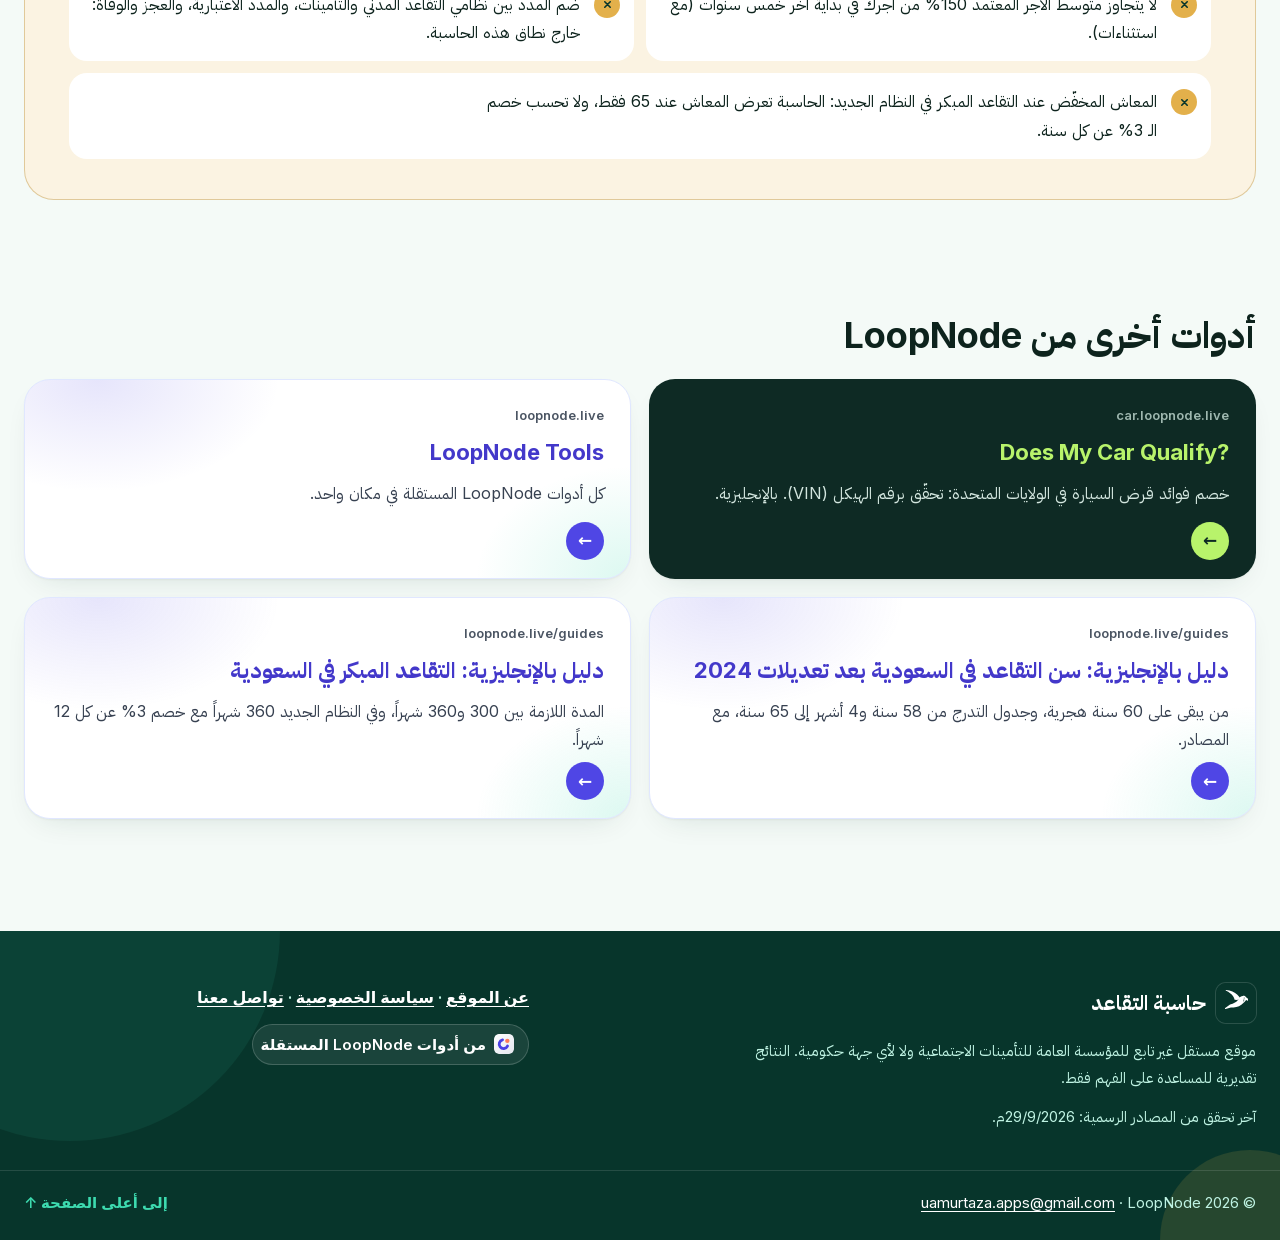
==== commit c8c2fe8f: "SEO pass 1: searched title + countdown, residents and women FAQs, civil-servant scope line, guide li" ====
--- a/index.html
+++ b/index.html
@@ -5,8 +5,8 @@
 <meta name="viewport" content="width=device-width, initial-scale=1">
 <meta http-equiv="Content-Security-Policy" content="default-src 'none'; script-src 'self'; style-src 'self'; font-src 'self'; img-src 'self' data:; connect-src 'self'; form-action 'none'; base-uri 'none'">
 <meta name="referrer" content="no-referrer">
-<title>حاسبة التقاعد 2024 — سن التقاعد الجديد والمعاش التقديري بعد تعديلات التأمينات</title>
-<meta name="description" content="احسب سن تقاعدك بعد تعديلات 3/7/2024، والمدة اللازمة للتقاعد المبكر، ومعاشك التقديري خطوة بخطوة من جداول التأمينات الاجتماعية. مجانية والحساب داخل جهازك.">
+<title>حاسبة التقاعد والتقاعد المبكر: سن التقاعد الجديد والمعاش التقديري</title>
+<meta name="description" content="احسب تاريخ تقاعدك وكم باقي عليه، والمدة اللازمة للتقاعد المبكر، ومعاشك التقديري بعد تعديلات 2024. أدخل تاريخ ميلادك بالهجري أو الميلادي، والحساب داخل جهازك.">
 <meta name="color-scheme" content="light dark">
 <meta name="theme-color" content="#f7f4ee" media="(prefers-color-scheme: light)">
 <meta name="theme-color" content="#16181c" media="(prefers-color-scheme: dark)">
@@ -19,21 +19,21 @@
 <link rel="preload" href="fonts/plex-arabic-600.woff2" as="font" type="font/woff2" crossorigin>
 <link rel="preload" href="fonts/plex-arabic-700.woff2" as="font" type="font/woff2" crossorigin>
 <link rel="preload" href="fonts/inter-latin.woff2" as="font" type="font/woff2" crossorigin>
-<link rel="stylesheet" href="styles.0427da9c.css">
-<script type="module" src="app.4e34dc60.js"></script>
+<link rel="stylesheet" href="styles.ef912f94.css">
+<script type="module" src="app.15765e86.js"></script>
 <link rel="canonical" href="https://taqaud.loopnode.live/">
 <meta property="og:type" content="website">
 <meta property="og:locale" content="ar_SA">
 <meta property="og:site_name" content="حاسبة التقاعد">
-<meta property="og:title" content="حاسبة التقاعد 2024 — سن التقاعد الجديد والمعاش التقديري بعد تعديلات التأمينات">
-<meta property="og:description" content="احسب سن تقاعدك بعد تعديلات 3/7/2024، والمدة اللازمة للتقاعد المبكر، ومعاشك التقديري خطوة بخطوة من جداول التأمينات الاجتماعية. مجانية والحساب داخل جهازك.">
+<meta property="og:title" content="حاسبة التقاعد والتقاعد المبكر: سن التقاعد الجديد والمعاش التقديري">
+<meta property="og:description" content="احسب تاريخ تقاعدك وكم باقي عليه، والمدة اللازمة للتقاعد المبكر، ومعاشك التقديري بعد تعديلات 2024. أدخل تاريخ ميلادك بالهجري أو الميلادي، والحساب داخل جهازك.">
 <meta property="og:url" content="https://taqaud.loopnode.live/">
 <meta property="og:image" content="https://taqaud.loopnode.live/og.png">
 <meta property="og:image:width" content="1200">
 <meta property="og:image:height" content="630">
 <meta name="twitter:card" content="summary_large_image">
-<script type="application/ld+json">{"@context":"https://schema.org","@type":"WebApplication","name":"حاسبة التقاعد","description":"احسب سن تقاعدك بعد تعديلات 3/7/2024، والمدة اللازمة للتقاعد المبكر، ومعاشك التقديري خطوة بخطوة من جداول التأمينات الاجتماعية. مجانية والحساب داخل جهازك.","applicationCategory":"FinanceApplication","operatingSystem":"Any","inLanguage":"ar","isAccessibleForFree":true,"offers":{"@type":"Offer","price":"0","priceCurrency":"SAR"},"publisher":{"@type":"Organization","name":"LoopNode","url":"https://loopnode.live/"},"url":"https://taqaud.loopnode.live/"}</script>
-<script type="application/ld+json">{"@context":"https://schema.org","@type":"FAQPage","inLanguage":"ar","mainEntity":[{"@type":"Question","name":"كيف أحسب راتبي التقاعدي بالضبط؟","acceptedAnswer":{"@type":"Answer","text":"في النظام الحالي يُقسم اشتراكك إلى جزأين. الأشهر قبل 1/1/1422هـ تُضرب في متوسط أجرك في آخر سنتين وتُقسم على 600، ويُضاف إلى ناتج هذا الجزء وحده إعانة المعالين: 10% لفرد، و15% لفردين، و20% لثلاثة فأكثر. والأشهر بعد 1/1/1422هـ تُضرب في المتوسط نفسه وتُقسم على 480. مجموع الجزأين هو المعاش، بحد أعلى 100% من متوسط الأجر وحد أدنى 1,983.75 ريال. مثال التأمينات نفسها: متوسط 10,000 ريال، و72 شهراً قبل 1422هـ و48 بعدها، ويعول 3، فالمعاش بالريال: 1,200 + 240 + 1,000 = 2,440. أما الرقم النهائي فيحدده سجلك لدى التأمينات."}},{"@type":"Question","name":"كيف أعرف مقدار راتبي التقاعدي؟","acceptedAnswer":{"@type":"Answer","text":"الرقم الرسمي تعطيه التأمينات الاجتماعية من سجلك الفعلي، وحاسبتها تتطلب تسجيل الدخول. هذه الحاسبة تعطيك تقديراً سريعاً من الأرقام التي تدخلها أنت، وتعرض كل خطوة، لتفهم من أين يأتي الرقم قبل أن تراجع سجلك."}},{"@type":"Question","name":"التقاعد المبكر لمن أكمل 20 سنة؟","acceptedAnswer":{"@type":"Answer","text":"إكمال 20 سنة (240 شهراً) لا يكفي وحده للتقاعد المبكر في نظام التأمينات. لكن من كان لديه 240 شهراً فأكثر يوم 3/7/2024م لا تشمله التعديلات، فيبقى شرطه 300 شهر (25 سنة) كما كان. ومن كانت مدته أقل من 240 شهراً في ذلك اليوم ترتفع المدة المطلوبة تدريجياً من 300 إلى 360 شهراً حسب جدول التأمينات."}},{"@type":"Question","name":"متى أتقاعد؟ وما سن التقاعد الجديد في السعودية؟","acceptedAnswer":{"@type":"Answer","text":"يعتمد على عمرك ومدة اشتراكك يوم 3/7/2024م. من بلغ 48 سنة و6 أشهر ميلادية (في حكم 50 سنة هجرية) أو كان لديه 240 شهراً فأكثر يبقى سن تقاعده 60 سنة هجرية. ومن كان أصغر ومدته أقل يرتفع سنه تدريجياً من 58 سنة و4 أشهر إلى 65 سنة ميلادية حسب عمره في ذلك اليوم. ومن لم تكن لديه قبل ذلك التاريخ مدة اشتراك لم يُصرف عنها تعويض، كمن التحق بالعمل لأول مرة بعده، فسن تقاعده 65 سنة ميلادية."}},{"@type":"Question","name":"متى أتقاعد براتب كامل؟","acceptedAnswer":{"@type":"Answer","text":"لا يتجاوز المعاش 100% من متوسط أجرك. كل شهر اشتراك بعد 1/1/1422هـ يضيف جزءاً من 480 من المتوسط، فتكتمل النسبة بعد 480 شهراً (40 سنة). أما الأشهر قبل 1422هـ فكل شهر يضيف جزءاً من 600 مع إعانة المعالين على ذلك الجزء، لذلك يختلف عدد الأشهر اللازم من شخص لآخر."}},{"@type":"Question","name":"هل يمكن حساب سن التقاعد بالهجري؟","acceptedAnswer":{"@type":"Answer","text":"نعم. اختر «هجري» وأدخل تاريخ ميلادك بتقويم أم القرى. غير المشمولين بالتعديلات سن تقاعدهم 60 سنة هجرية، وتعرض الحاسبة التاريخ بالتقويمين. أما جدولا التعديلات فمبنيان على العمر الميلادي يوم 3/7/2024م كما تنص التأمينات."}},{"@type":"Question","name":"هل تصلح الحاسبة للمعلمين والعسكريين وموظفي الخدمة المدنية؟","acceptedAnswer":{"@type":"Answer","text":"ليس بعد. جدولا سن التقاعد والتقاعد المبكر يشملان نظام التقاعد المدني أيضاً، لكن طريقة حساب المعاش المدني مختلفة ولم نتحقق منها من نص رسمي بعد، فلا نعرضها. والعسكريون تطبق عليهم أنظمة التقاعد العسكري الحالية دون هذه التعديلات. هذا الإصدار لمشتركي القطاع الخاص."}},{"@type":"Question","name":"لماذا قد تختلف النتيجة عن رقم التأمينات؟","acceptedAnswer":{"@type":"Answer","text":"لأن الحاسبة تعتمد على ما تدخله أنت، والتأمينات تعتمد على سجلك الفعلي. ومن أسباب الاختلاف: أشهر أو أجور مسجلة بشكل مختلف عمّا تتذكره، والمدد التي صُرف عنها تعويض، وحساب المعاش بأسلوب الشرائح إذا انخفض أجرك في آخر سنتين 10% أو أكثر، وحد 150% على متوسط الأجر، وضم المدد بين الأنظمة."}},{"@type":"Question","name":"هل تحفظون بياناتي؟","acceptedAnswer":{"@type":"Answer","text":"لا. الحساب كله يجري داخل متصفحك، ولا تُرسل الأرقام التي تكتبها إلى أي خادم ولا تُحفظ في جهازك. عند إغلاق الصفحة تختفي."}}]}</script>
+<script type="application/ld+json">{"@context":"https://schema.org","@type":"WebApplication","name":"حاسبة التقاعد","description":"احسب تاريخ تقاعدك وكم باقي عليه، والمدة اللازمة للتقاعد المبكر، ومعاشك التقديري بعد تعديلات 2024. أدخل تاريخ ميلادك بالهجري أو الميلادي، والحساب داخل جهازك.","applicationCategory":"FinanceApplication","operatingSystem":"Any","inLanguage":"ar","isAccessibleForFree":true,"offers":{"@type":"Offer","price":"0","priceCurrency":"SAR"},"publisher":{"@type":"Organization","name":"LoopNode","url":"https://loopnode.live/"},"author":{"@type":"Person","name":"Uzair Ali Murtaza","url":"https://taqaud.loopnode.live/about.html"},"dateModified":"2026-10-02","featureList":["سن التقاعد النظامي وتاريخه بالتقويمين","المدة اللازمة للتقاعد المبكر","المعاش التقديري لمشتركي القطاع الخاص"],"url":"https://taqaud.loopnode.live/"}</script>
+<script type="application/ld+json">{"@context":"https://schema.org","@type":"FAQPage","inLanguage":"ar","mainEntity":[{"@type":"Question","name":"كيف أحسب راتبي التقاعدي بالضبط؟","acceptedAnswer":{"@type":"Answer","text":"في النظام الحالي يُقسم اشتراكك إلى جزأين. الأشهر قبل 1/1/1422هـ تُضرب في متوسط أجرك في آخر سنتين وتُقسم على 600، ويُضاف إلى ناتج هذا الجزء وحده إعانة المعالين: 10% لفرد، و15% لفردين، و20% لثلاثة فأكثر. والأشهر بعد 1/1/1422هـ تُضرب في المتوسط نفسه وتُقسم على 480. مجموع الجزأين هو المعاش، بحد أعلى 100% من متوسط الأجر وحد أدنى 1,983.75 ريال. مثال التأمينات نفسها: متوسط 10,000 ريال، و72 شهراً قبل 1422هـ و48 بعدها، ويعول 3، فالمعاش بالريال: 1,200 + 240 + 1,000 = 2,440. أما الرقم النهائي فيحدده سجلك لدى التأمينات."}},{"@type":"Question","name":"كيف أعرف مقدار راتبي التقاعدي؟","acceptedAnswer":{"@type":"Answer","text":"الرقم الرسمي تعطيه التأمينات الاجتماعية من سجلك الفعلي، وحاسبتها تتطلب تسجيل الدخول. هذه الحاسبة تعطيك تقديراً سريعاً من الأرقام التي تدخلها أنت، وتعرض كل خطوة، لتفهم من أين يأتي الرقم قبل أن تراجع سجلك."}},{"@type":"Question","name":"التقاعد المبكر لمن أكمل 20 سنة؟","acceptedAnswer":{"@type":"Answer","text":"إكمال 20 سنة (240 شهراً) لا يكفي وحده للتقاعد المبكر في نظام التأمينات. لكن من كان لديه 240 شهراً فأكثر يوم 3/7/2024م لا تشمله التعديلات، فيبقى شرطه 300 شهر (25 سنة) كما كان. ومن كانت مدته أقل من 240 شهراً في ذلك اليوم ترتفع المدة المطلوبة تدريجياً من 300 إلى 360 شهراً حسب جدول التأمينات."}},{"@type":"Question","name":"هل تم رفع سن التقاعد في السعودية؟ ومتى أتقاعد؟","acceptedAnswer":{"@type":"Answer","text":"يعتمد على عمرك ومدة اشتراكك يوم 3/7/2024م. من بلغ 48 سنة و6 أشهر ميلادية (في حكم 50 سنة هجرية) أو كان لديه 240 شهراً فأكثر يبقى سن تقاعده 60 سنة هجرية. ومن كان أصغر ومدته أقل يرتفع سنه تدريجياً من 58 سنة و4 أشهر إلى 65 سنة ميلادية حسب عمره في ذلك اليوم. ومن لم تكن لديه قبل ذلك التاريخ مدة اشتراك لم يُصرف عنها تعويض، كمن التحق بالعمل لأول مرة بعده، فسن تقاعده 65 سنة ميلادية."}},{"@type":"Question","name":"كم باقي على تقاعدي؟","acceptedAnswer":{"@type":"Answer","text":"أدخل تاريخ ميلادك ومدة اشتراكك يوم 3/7/2024م، فتعرض لك الحاسبة تاريخ بلوغك سن التقاعد النظامي بالتقويمين والمدة الباقية عليه من اليوم بالسنوات والأشهر. المدة تقديرية، والتاريخ الفعلي يحدده سجلك لدى التأمينات الاجتماعية."}},{"@type":"Question","name":"متى أتقاعد براتب كامل؟","acceptedAnswer":{"@type":"Answer","text":"لا يتجاوز المعاش 100% من متوسط أجرك. كل شهر اشتراك بعد 1/1/1422هـ يضيف جزءاً من 480 من المتوسط، فتكتمل النسبة بعد 480 شهراً (40 سنة). أما الأشهر قبل 1422هـ فكل شهر يضيف جزءاً من 600 مع إعانة المعالين على ذلك الجزء، لذلك يختلف عدد الأشهر اللازم من شخص لآخر."}},{"@type":"Question","name":"هل يمكن حساب سن التقاعد بالهجري؟","acceptedAnswer":{"@type":"Answer","text":"نعم. اختر «هجري» وأدخل تاريخ ميلادك بتقويم أم القرى. غير المشمولين بالتعديلات سن تقاعدهم 60 سنة هجرية، وتعرض الحاسبة التاريخ بالتقويمين. أما جدولا التعديلات فمبنيان على العمر الميلادي يوم 3/7/2024م كما تنص التأمينات."}},{"@type":"Question","name":"هل تصلح الحاسبة للمعلمين والعسكريين وموظفي الخدمة المدنية؟","acceptedAnswer":{"@type":"Answer","text":"نعم لسن التقاعد والتقاعد المبكر، ولا للمعاش. جدولا التعديلات يشملان نظامي التقاعد المدني والتأمينات الاجتماعية، فإن كنت موظفاً مدنياً سعودياً معيّناً على مرتبة في الميزانية العامة للدولة (نظام التقاعد المدني) تعطيك الحاسبة سن تقاعدك وتاريخه والمدة اللازمة للتقاعد المبكر. أما المعاش في نظام التقاعد المدني فطريقته مختلفة ولم نتحقق منها من نص رسمي بعد، فلا نعرضه. والعسكريون تطبق عليهم أنظمة التقاعد العسكري الحالية، والحاسبة لا تحسبها."}},{"@type":"Question","name":"هل ينطبق سن التقاعد على المقيمين (غير السعوديين)؟","acceptedAnswer":{"@type":"Answer","text":"لا. فرع المعاشات في نظام التأمينات الاجتماعية يطبق على العمال السعوديين، أما غير السعوديين فيشملهم فرع الأخطار المهنية، فلا يستحقون معاش تقاعد من التأمينات، ولا تخصهم هذه الحاسبة."}},{"@type":"Question","name":"هل سن تقاعد المرأة في السعودية 55 سنة؟","acceptedAnswer":{"@type":"Answer","text":"لا. منذ 2/8/2019م صار سن التقاعد في نظام التأمينات الاجتماعية ستين سنة للرجل والمرأة، بالمرسوم الملكي م/134 الذي عدّل المادة 38 من النظام. وكان النظام قبل ذلك يسمح للمرأة بمعاش التقاعد عند بلوغها 55 سنة مع اشتراك لا يقل عن عشر سنوات. وفرع المعاشات يطبق على جميع العمال السعوديين دون تمييز في الجنس، فتنطبق تعديلات 3/7/2024م والنظام الجديد على المرأة كما تنطبق على الرجل، وتحسب الحاسبة سن تقاعدها بالطريقة نفسها."}},{"@type":"Question","name":"لماذا قد تختلف النتيجة عن رقم التأمينات؟","acceptedAnswer":{"@type":"Answer","text":"لأن الحاسبة تعتمد على ما تدخله أنت، والتأمينات تعتمد على سجلك الفعلي. ومن أسباب الاختلاف: أشهر أو أجور مسجلة بشكل مختلف عمّا تتذكره، والمدد التي صُرف عنها تعويض، وحساب المعاش بأسلوب الشرائح إذا انخفض أجرك في آخر سنتين 10% أو أكثر، وحد 150% على متوسط الأجر، وضم المدد بين الأنظمة."}},{"@type":"Question","name":"هل تحفظون بياناتي؟","acceptedAnswer":{"@type":"Answer","text":"لا. الحساب كله يجري داخل متصفحك، ولا تُرسل الأرقام التي تكتبها إلى أي خادم ولا تُحفظ في جهازك. عند إغلاق الصفحة تختفي."}}]}</script>
 </head>
 <body>
 <a class="skip" href="#content">انتقل إلى المحتوى</a>
@@ -83,6 +83,7 @@
         <p class="preview-label">تاريخ بلوغ سن التقاعد النظامي</p>
         <p class="preview-date" data-testid="ret-date"><span class="preview-empty" dir="ltr">—/—/——</span></p>
         <p class="preview-sub" id="preview-sub">أدخل بياناتك واضغط «احسب»</p>
+        <p class="preview-left" id="preview-left" data-testid="preview-left" hidden></p>
         <a class="preview-more" id="preview-more" href="#result" hidden>التفاصيل والخطوات ↓</a>
       </div>
     <noscript><p class="noscript-note alert alert-warn">تحتاج الحاسبة إلى تفعيل JavaScript في متصفحك: الحساب كله يجري داخل جهازك ولا يُرسل شيء. بقية الصفحة — الجداول الرسمية والشرح والأمثلة — تعمل بدونه.</p></noscript>
@@ -148,7 +149,7 @@
       </fieldset>
 
       <details class="opt" id="pension-opt">
-        <summary><span class="opt-icon" aria-hidden="true"><svg class="icon" viewBox="0 0 24 24" aria-hidden="true" focusable="false"><circle cx="12" cy="12" r="9"/><path d="M14.5 9.5a2.5 2.5 0 0 0-2.5-1.5c-1.4 0-2.5.8-2.5 2s1.1 1.7 2.5 2 2.5.8 2.5 2-1.1 2-2.5 2a2.5 2.5 0 0 1-2.5-1.5M12 6.5v1.5M12 16v1.5"/></svg></span><span class="opt-text"><span class="opt-title">المعاش التقديري <span class="optional">(اختياري)</span></span><span class="opt-hint">أضف أجرك وأشهر اشتراكك لتقدير المعاش الشهري</span></span><svg class="icon chevron" viewBox="0 0 24 24" aria-hidden="true" focusable="false"><path d="m6 9 6 6 6-6"/></svg></summary>
+        <summary><span class="opt-icon" aria-hidden="true"><svg class="icon" viewBox="0 0 24 24" aria-hidden="true" focusable="false"><circle cx="12" cy="12" r="9"/><path d="M14.5 9.5a2.5 2.5 0 0 0-2.5-1.5c-1.4 0-2.5.8-2.5 2s1.1 1.7 2.5 2 2.5.8 2.5 2-1.1 2-2.5 2a2.5 2.5 0 0 1-2.5-1.5M12 6.5v1.5M12 16v1.5"/></svg></span><span class="opt-text"><span class="opt-title">المعاش التقديري <span class="optional">(اختياري)</span></span><span class="opt-hint">لمشتركي القطاع الخاص فقط: أضف أجرك وأشهر اشتراكك لتقدير المعاش الشهري</span></span><svg class="icon chevron" viewBox="0 0 24 24" aria-hidden="true" focusable="false"><path d="m6 9 6 6 6-6"/></svg></summary>
         <fieldset class="group pension">
           <legend class="vh">المعاش التقديري (اختياري)</legend>
           <div id="old-wrap">
@@ -217,7 +218,7 @@
     <div class="notes">
       <div class="card notes-card">
         <p class="note note-warn" role="note"><svg class="icon" aria-hidden="true" viewBox="0 0 24 24"><path d="M12 9v4M12 17h.01"/><path d="M10.3 3.9 1.8 18a2 2 0 0 0 1.7 3h17a2 2 0 0 0 1.7-3L13.7 3.9a2 2 0 0 0-3.4 0Z"/></svg><span><strong>نتيجة تقديرية وليست قراراً رسمياً.</strong> هذا الموقع مستقل وغير تابع للمؤسسة العامة للتأمينات الاجتماعية ولا لأي جهة حكومية. المعاش الفعلي تحدده التأمينات الاجتماعية وحدها بناءً على سجلك.</span></p>
-        <p class="note"><svg class="icon" aria-hidden="true" viewBox="0 0 24 24"><circle cx="12" cy="12" r="10"/><path d="M12 16v-4M12 8h.01"/></svg><span>هذا الإصدار لمشتركي <strong>القطاع الخاص</strong> (نظام التأمينات الاجتماعية الحالي والنظام الجديد 1445هـ). موظفو الخدمة المدنية والعسكريون: غير مشمولين بعد.</span></p>
+        <p class="note"><svg class="icon" aria-hidden="true" viewBox="0 0 24 24"><circle cx="12" cy="12" r="10"/><path d="M12 16v-4M12 8h.01"/></svg><span>سن التقاعد والتقاعد المبكر: لمشتركي التأمينات الاجتماعية والتقاعد المدني، لأن جدولي التعديلات يشملان النظامين. المعاش التقديري: لمشتركي القطاع الخاص فقط. العسكريون: تطبق عليهم أنظمة التقاعد العسكري الحالية، والحاسبة لا تحسبها.</span></p>
         <p class="note"><svg class="icon" aria-hidden="true" viewBox="0 0 24 24"><rect x="3" y="11" width="18" height="11" rx="2"/><path d="M7 11V7a5 5 0 0 1 10 0v4"/></svg><span>لا نرسل ما تكتبه إلى أي مكان: الحساب كله يجري داخل متصفحك، ولا يُحفظ شيء.</span></p>
       </div>
     </div>
@@ -436,8 +437,12 @@
 <div class="qa-body"><p>إكمال 20 سنة (240 شهراً) لا يكفي وحده للتقاعد المبكر في نظام التأمينات. لكن من كان لديه 240 شهراً فأكثر يوم 3/7/2024م لا تشمله التعديلات، فيبقى شرطه 300 شهر (25 سنة) كما كان. ومن كانت مدته أقل من 240 شهراً في ذلك اليوم ترتفع المدة المطلوبة تدريجياً من 300 إلى 360 شهراً حسب جدول التأمينات.</p></div>
 </details>
 <details class="qa">
-<summary><h3>متى أتقاعد؟ وما سن التقاعد الجديد في السعودية؟</h3><svg class="icon chevron" viewBox="0 0 24 24" aria-hidden="true" focusable="false"><path d="m6 9 6 6 6-6"/></svg></summary>
+<summary><h3>هل تم رفع سن التقاعد في السعودية؟ ومتى أتقاعد؟</h3><svg class="icon chevron" viewBox="0 0 24 24" aria-hidden="true" focusable="false"><path d="m6 9 6 6 6-6"/></svg></summary>
 <div class="qa-body"><p>يعتمد على عمرك ومدة اشتراكك يوم 3/7/2024م. من بلغ 48 سنة و6 أشهر ميلادية (في حكم 50 سنة هجرية) أو كان لديه 240 شهراً فأكثر يبقى سن تقاعده 60 سنة هجرية. ومن كان أصغر ومدته أقل يرتفع سنه تدريجياً من 58 سنة و4 أشهر إلى 65 سنة ميلادية حسب عمره في ذلك اليوم. ومن لم تكن لديه قبل ذلك التاريخ مدة اشتراك لم يُصرف عنها تعويض، كمن التحق بالعمل لأول مرة بعده، فسن تقاعده 65 سنة ميلادية.</p></div>
+</details>
+<details class="qa">
+<summary><h3>كم باقي على تقاعدي؟</h3><svg class="icon chevron" viewBox="0 0 24 24" aria-hidden="true" focusable="false"><path d="m6 9 6 6 6-6"/></svg></summary>
+<div class="qa-body"><p>أدخل تاريخ ميلادك ومدة اشتراكك يوم 3/7/2024م، فتعرض لك الحاسبة تاريخ بلوغك سن التقاعد النظامي بالتقويمين والمدة الباقية عليه من اليوم بالسنوات والأشهر. المدة تقديرية، والتاريخ الفعلي يحدده سجلك لدى التأمينات الاجتماعية.</p></div>
 </details>
 <details class="qa">
 <summary><h3>متى أتقاعد براتب كامل؟</h3><svg class="icon chevron" viewBox="0 0 24 24" aria-hidden="true" focusable="false"><path d="m6 9 6 6 6-6"/></svg></summary>
@@ -449,7 +454,15 @@
 </details>
 <details class="qa">
 <summary><h3>هل تصلح الحاسبة للمعلمين والعسكريين وموظفي الخدمة المدنية؟</h3><svg class="icon chevron" viewBox="0 0 24 24" aria-hidden="true" focusable="false"><path d="m6 9 6 6 6-6"/></svg></summary>
-<div class="qa-body"><p>ليس بعد. جدولا سن التقاعد والتقاعد المبكر يشملان نظام التقاعد المدني أيضاً، لكن طريقة حساب المعاش المدني مختلفة ولم نتحقق منها من نص رسمي بعد، فلا نعرضها. والعسكريون تطبق عليهم أنظمة التقاعد العسكري الحالية دون هذه التعديلات. هذا الإصدار لمشتركي القطاع الخاص.</p></div>
+<div class="qa-body"><p>نعم لسن التقاعد والتقاعد المبكر، ولا للمعاش. جدولا التعديلات يشملان نظامي التقاعد المدني والتأمينات الاجتماعية، فإن كنت موظفاً مدنياً سعودياً معيّناً على مرتبة في الميزانية العامة للدولة (نظام التقاعد المدني) تعطيك الحاسبة سن تقاعدك وتاريخه والمدة اللازمة للتقاعد المبكر. أما المعاش في نظام التقاعد المدني فطريقته مختلفة ولم نتحقق منها من نص رسمي بعد، فلا نعرضه. والعسكريون تطبق عليهم أنظمة التقاعد العسكري الحالية، والحاسبة لا تحسبها.</p></div>
+</details>
+<details class="qa">
+<summary><h3>هل ينطبق سن التقاعد على المقيمين (غير السعوديين)؟</h3><svg class="icon chevron" viewBox="0 0 24 24" aria-hidden="true" focusable="false"><path d="m6 9 6 6 6-6"/></svg></summary>
+<div class="qa-body"><p>لا. فرع المعاشات في نظام التأمينات الاجتماعية يطبق على العمال السعوديين، أما غير السعوديين فيشملهم فرع الأخطار المهنية، فلا يستحقون معاش تقاعد من التأمينات، ولا تخصهم هذه الحاسبة.</p></div>
+</details>
+<details class="qa">
+<summary><h3>هل سن تقاعد المرأة في السعودية 55 سنة؟</h3><svg class="icon chevron" viewBox="0 0 24 24" aria-hidden="true" focusable="false"><path d="m6 9 6 6 6-6"/></svg></summary>
+<div class="qa-body"><p>لا. منذ 2/8/2019م صار سن التقاعد في نظام التأمينات الاجتماعية ستين سنة للرجل والمرأة، بالمرسوم الملكي م/134 الذي عدّل المادة 38 من النظام. وكان النظام قبل ذلك يسمح للمرأة بمعاش التقاعد عند بلوغها 55 سنة مع اشتراك لا يقل عن عشر سنوات. وفرع المعاشات يطبق على جميع العمال السعوديين دون تمييز في الجنس، فتنطبق تعديلات 3/7/2024م والنظام الجديد على المرأة كما تنطبق على الرجل، وتحسب الحاسبة سن تقاعدها بالطريقة نفسها.</p></div>
 </details>
 <details class="qa">
 <summary><h3>لماذا قد تختلف النتيجة عن رقم التأمينات؟</h3><svg class="icon chevron" viewBox="0 0 24 24" aria-hidden="true" focusable="false"><path d="m6 9 6 6 6-6"/></svg></summary>
@@ -485,6 +498,8 @@
     <ul class="related-grid">
       <li><a class="related-card rel-car" href="https://car.loopnode.live/" hreflang="en"><span class="rel-host" dir="ltr">car.loopnode.live</span><span class="related-name" lang="en" dir="ltr">Does My Car Qualify?</span><span class="related-desc">خصم فوائد قرض السيارة في الولايات المتحدة: تحقّق برقم الهيكل (VIN). بالإنجليزية.</span><span class="rel-go" aria-hidden="true">←</span></a></li>
       <li><a class="related-card rel-hub" href="https://loopnode.live/" hreflang="en"><span class="rel-host" dir="ltr">loopnode.live</span><span class="related-name" lang="en" dir="ltr">LoopNode Tools</span><span class="related-desc">كل أدوات LoopNode المستقلة في مكان واحد.</span><span class="rel-go" aria-hidden="true">←</span></a></li>
+      <li><a class="related-card rel-guide" href="https://loopnode.live/guides/saudi-retirement-age-2024.html"><span class="rel-host" dir="ltr">loopnode.live/guides</span><span class="related-name">دليل بالإنجليزية: سن التقاعد في السعودية بعد تعديلات 2024</span><span class="related-desc">من يبقى على 60 سنة هجرية، وجدول التدرج من 58 سنة و4 أشهر إلى 65 سنة، مع المصادر.</span><span class="rel-go" aria-hidden="true">←</span></a></li>
+      <li><a class="related-card rel-guide" href="https://loopnode.live/guides/saudi-early-retirement.html"><span class="rel-host" dir="ltr">loopnode.live/guides</span><span class="related-name">دليل بالإنجليزية: التقاعد المبكر في السعودية</span><span class="related-desc">المدة اللازمة بين 300 و360 شهراً، وفي النظام الجديد 360 شهراً مع خصم 3% عن كل 12 شهراً.</span><span class="rel-go" aria-hidden="true">←</span></a></li>
     </ul>
   </div>
 </section>
--- a/styles.ef912f94.css
+++ b/styles.ef912f94.css
@@ -0,0 +1,3799 @@
+/* taqaud.loopnode.live — LoopNode design system v1 (websites/DESIGN.md). Arabic-first, RTL, mobile-first. */
+
+/* ---------- Fonts (self-hosted, subset; DESIGN §3) ---------- */
+@font-face {
+  font-family: "IBM Plex Sans Arabic";
+  font-style: normal;
+  font-weight: 400;
+  font-display: optional;
+  src: url("fonts/plex-arabic-400.woff2") format("woff2");
+  unicode-range: U+0600-06FF, U+200C-200F, U+FB50-FDFF, U+FE70-FEFF;
+}
+@font-face {
+  font-family: "IBM Plex Sans Arabic";
+  font-style: normal;
+  font-weight: 500;
+  font-display: optional;
+  src: url("fonts/plex-arabic-500.woff2") format("woff2");
+  unicode-range: U+0600-06FF, U+200C-200F, U+FB50-FDFF, U+FE70-FEFF;
+}
+@font-face {
+  font-family: "IBM Plex Sans Arabic";
+  font-style: normal;
+  font-weight: 600;
+  font-display: optional;
+  src: url("fonts/plex-arabic-600.woff2") format("woff2");
+  unicode-range: U+0600-06FF, U+200C-200F, U+FB50-FDFF, U+FE70-FEFF;
+}
+@font-face {
+  font-family: "IBM Plex Sans Arabic";
+  font-style: normal;
+  font-weight: 700;
+  font-display: optional;
+  src: url("fonts/plex-arabic-700.woff2") format("woff2");
+  unicode-range: U+0600-06FF, U+200C-200F, U+FB50-FDFF, U+FE70-FEFF;
+}
+@font-face {
+  font-family: "Inter";
+  font-style: normal;
+  font-weight: 100 900;
+  font-display: optional;
+  src: url("fonts/inter-latin.woff2") format("woff2");
+  unicode-range: U+0000-00FF, U+2010-2027, U+2190-2193, U+2212;
+}
+
+/* ---------- Tokens (DESIGN §2) ---------- */
+:root {
+  /* page container (header, nav, every section): owner 2026-09-30, was 1120px. Body text keeps its own 68ch limit. */
+  --container: 1280px;
+  --mark: #07352b;
+  --accent: var(--brand);
+  --on-accent: var(--on-brand);
+  --brand: #0f7b5f;
+  --brand-strong: #0b5e49;
+  --brand-soft: #e2f6ee;
+  --on-brand: #ffffff;
+  --gold: #b7892f;
+  --gold-ink: #7a5a1b;
+  --gold-soft: #fbf3e2;
+  --bg: #f4faf7;
+  --surface: #ffffff;
+  --surface-2: #edf6f2;
+  --border: #d9ebe3;
+  --border-strong: #bcd6cb;
+  --text: #0d231d;
+  --muted: #48605a;
+  --info-ink: #1e40af;
+  --info-bg: #eff6ff;
+  --info-line: #bfdbfe;
+  --warn-ink: #92400e;
+  --warn-bg: #fffbeb;
+  --warn-line: #fde68a;
+  --error-ink: #b42318;
+  --error-bg: #fef3f2;
+  --error-line: #fecdca;
+  --ok-ink: #067647;
+  --ok-bg: #ecfdf3;
+  --ok-line: #abefc6;
+  --hero-bg: #07352b;
+  --hero-ink: #ffffff;
+  --hero-muted: #bff3e3;
+  --link: #0b5e49;
+  --focus: #2563eb;
+  --shadow: 0 1px 2px rgb(7 53 43 / 0.05), 0 12px 32px -16px rgb(7 53 43 / 0.16);
+  --shadow-lg: 0 2px 4px rgb(7 53 43 / 0.05), 0 28px 56px -24px rgb(7 53 43 / 0.28);
+  --r-input: 12px;
+  --r-card: 16px;
+  --r-panel: 24px;
+  --ease: cubic-bezier(0.2, 0.8, 0.2, 1);
+  --fast: 160ms;
+  color-scheme: light;
+}
+@media (prefers-color-scheme: dark) {
+  :root {
+    --brand: #3ddbb0;
+    --brand-strong: #74e8c8;
+    --brand-soft: #0d3a30;
+    --on-brand: #04241b;
+    --gold: #e3b04b;
+    --gold-ink: #f0cd84;
+    --gold-soft: #2e2512;
+    --bg: #041a15;
+    --surface: #0a2720;
+    --surface-2: #0f3129;
+    --border: #1b4338;
+    --border-strong: #2a5a4c;
+    --text: #e4f5ee;
+    --muted: #a3c2b7;
+    --info-ink: #93c5fd;
+    --info-bg: #0f1d3a;
+    --info-line: #1e3a8a;
+    --warn-ink: #fcd34d;
+    --warn-bg: #2a2110;
+    --warn-line: #78520f;
+    --error-ink: #fda29b;
+    --error-bg: #2d1414;
+    --error-line: #7a271a;
+    --ok-ink: #75e0a7;
+    --ok-bg: #0d2a1e;
+    --ok-line: #085d3a;
+    --hero-bg: #0c4a3c;
+    --hero-ink: #ecfff8;
+    --hero-muted: #9fe8d1;
+    --link: #5fe3bf;
+    --focus: #60a5fa;
+    --shadow: 0 0 0 1px rgb(255 255 255 / 0.02);
+    --shadow-lg: 0 24px 48px -24px rgb(0 0 0 / 0.6);
+    color-scheme: dark;
+  }
+}
+
+/* ---------- Base ---------- */
+*,
+*::before,
+*::after {
+  box-sizing: border-box;
+}
+html {
+  -webkit-text-size-adjust: 100%;
+  scroll-padding-top: 88px;
+}
+body {
+  margin: 0;
+  background: var(--bg);
+  color: var(--text);
+  font-family: "Inter", "IBM Plex Sans Arabic", system-ui, -apple-system, "Segoe UI", Tahoma, sans-serif;
+  font-size: 17px;
+  line-height: 1.8;
+  text-rendering: optimizeLegibility;
+  overflow-x: clip;
+}
+[hidden] {
+  display: none !important;
+}
+h1,
+h2,
+h3 {
+  line-height: 1.4;
+  margin: 0;
+  font-weight: 700;
+}
+h3 {
+  font-weight: 600;
+}
+p {
+  margin: 0 0 12px;
+}
+a {
+  color: var(--link);
+  text-underline-offset: 3px;
+  transition: color var(--fast) var(--ease);
+}
+a:hover {
+  color: var(--brand);
+}
+:focus-visible {
+  outline: 3px solid var(--focus);
+  outline-offset: 2px;
+}
+bdi {
+  unicode-bidi: isolate;
+}
+.eq {
+  /* Review 1 #1: formulas are LTR islands inside Arabic text. */
+  direction: ltr;
+  unicode-bidi: isolate;
+  display: inline-block;
+  max-width: 100%;
+  padding: 0 6px;
+  border-radius: 6px;
+  background: color-mix(in srgb, var(--surface-2) 80%, transparent);
+  font-family: "Inter", system-ui, sans-serif;
+  font-variant-numeric: tabular-nums;
+  overflow-wrap: anywhere;
+}
+.icon {
+  width: 20px;
+  height: 20px;
+  flex: none;
+  fill: none;
+  stroke: currentColor;
+  stroke-width: 1.75;
+  stroke-linecap: round;
+  stroke-linejoin: round;
+}
+.vh {
+  position: absolute;
+  width: 1px;
+  height: 1px;
+  overflow: hidden;
+  clip: rect(0 0 0 0);
+  white-space: nowrap;
+}
+.skip {
+  position: absolute;
+  inset-inline-start: 8px;
+  top: -80px;
+  z-index: 50;
+}
+.skip:focus {
+  top: 8px;
+  background: var(--surface);
+  padding: 8px 12px;
+  border-radius: 8px;
+}
+.container {
+  max-width: var(--container);
+  margin-inline: auto;
+  padding-inline: 16px;
+}
+@media (min-width: 640px) {
+  .container {
+    padding-inline: 24px;
+  }
+}
+
+/* ---------- Header (sticky, translucent) ---------- */
+.site-header {
+  position: sticky;
+  top: 0;
+  z-index: 30;
+  background: color-mix(in srgb, var(--bg) 84%, transparent);
+  -webkit-backdrop-filter: saturate(1.4) blur(12px);
+  backdrop-filter: saturate(1.4) blur(12px);
+  border-bottom: 1px solid var(--border);
+}
+.header-inner {
+  display: flex;
+  align-items: center;
+  justify-content: space-between;
+  gap: 12px;
+  min-height: 64px;
+}
+.brand {
+  display: inline-flex;
+  align-items: center;
+  gap: 10px;
+  text-decoration: none;
+  color: var(--text);
+}
+.brand:hover {
+  color: var(--text);
+}
+.brand-icon {
+  display: block;
+  width: 32px;
+  height: 32px;
+  flex: none;
+  border-radius: 8px;
+}
+/* icons v3: the header leads with the falcon + the tool name (LoopNode is credited in the footer) */
+.brand-tool {
+  font-size: 18px;
+  font-weight: 700;
+  letter-spacing: 0;
+}
+.site-header nav ul {
+  list-style: none;
+  margin: 0;
+  padding: 0;
+  display: flex;
+  gap: 2px;
+}
+.site-header nav a {
+  display: inline-flex;
+  align-items: center;
+  min-height: 40px;
+  padding: 0 10px;
+  border-radius: 10px;
+  color: var(--muted);
+  text-decoration: none;
+  font-size: 15px;
+  font-weight: 500;
+  transition:
+    background-color var(--fast) var(--ease),
+    color var(--fast) var(--ease);
+}
+.site-header nav a:hover {
+  background: var(--surface-2);
+  color: var(--text);
+}
+.site-header nav a[aria-current="page"] {
+  color: var(--link);
+  background: var(--brand-soft);
+  font-weight: 600;
+}
+.site-header nav a {
+  white-space: nowrap;
+}
+@media (max-width: 420px) {
+  .site-header nav a {
+    padding: 0 7px;
+    font-size: 14px;
+  }
+}
+
+/* ---------- Hero ---------- */
+.hero {
+  padding: 32px 0 24px;
+  background:
+    radial-gradient(900px 360px at 88% -20%, var(--brand-soft), transparent 70%),
+    radial-gradient(
+      600px 300px at 0% 0%,
+      color-mix(in srgb, var(--gold-soft) 70%, transparent),
+      transparent 70%
+    );
+}
+@media (min-width: 960px) {
+  .hero {
+    padding: 56px 0 32px;
+  }
+}
+.chips {
+  list-style: none;
+  margin: 0 0 16px;
+  padding: 0;
+  display: flex;
+  flex-wrap: wrap;
+  gap: 8px;
+}
+.chips li {
+  display: inline-flex;
+  align-items: center;
+  gap: 6px;
+  padding: 4px 12px 4px 14px;
+  border: 1px solid var(--border);
+  border-radius: 999px;
+  background: var(--surface);
+  font-size: 14px;
+  font-weight: 500;
+  line-height: 1.6;
+}
+.chips .icon {
+  width: 16px;
+  height: 16px;
+  color: var(--brand);
+}
+.hero h1 {
+  font-size: 30px;
+  line-height: 1.35;
+  max-width: 24ch;
+  margin-bottom: 12px;
+}
+@media (min-width: 960px) {
+  .hero h1 {
+    font-size: 44px;
+  }
+}
+.lead {
+  font-size: 18px;
+  color: var(--muted);
+  max-width: 68ch;
+  margin: 0;
+}
+
+/* ---------- Tool: two columns with a sticky result ---------- */
+.tool {
+  padding-bottom: 8px;
+}
+.tool-grid {
+  display: grid;
+  gap: 20px;
+  align-items: start;
+}
+/* Review 1 #2: grid/flex children may shrink below their content (no sideways scroll at 390px). */
+.tool-grid > *,
+.stats > *,
+.field-row > *,
+.tables-grid > * {
+  min-width: 0;
+}
+@media (min-width: 960px) {
+  .tool-grid {
+    grid-template-columns: minmax(0, 1.08fr) minmax(0, 0.92fr);
+    gap: 28px;
+  }
+  /* DESIGN §6b / review 2 #1: sticky only while it fits the viewport (JS adds .stick); never an inner scroll or a
+     clipped bottom — a taller panel simply scrolls with the page. */
+  .result-col {
+    align-self: start;
+  }
+  .result-col.stick {
+    position: sticky;
+    top: 88px;
+  }
+}
+.card {
+  background: var(--surface);
+  border: 1px solid var(--border);
+  border-radius: var(--r-card);
+  box-shadow: var(--shadow);
+}
+.form-card {
+  padding: 20px;
+}
+@media (min-width: 640px) {
+  .form-card {
+    padding: 28px;
+  }
+}
+.card-head h2 {
+  font-size: 22px;
+}
+.helper,
+.hint {
+  color: var(--muted);
+  font-size: 14px;
+  line-height: 1.7;
+  margin: 4px 0 0;
+}
+.optional {
+  color: var(--muted);
+  font-weight: 400;
+  font-size: 14px;
+}
+
+/* ---------- Form controls (DESIGN §5) ---------- */
+fieldset {
+  border: 0;
+  margin: 0;
+  padding: 0;
+  min-width: 0;
+}
+.group {
+  margin-top: 20px;
+  padding-top: 20px;
+  border-top: 1px solid var(--border);
+}
+legend {
+  float: inline-start;
+  width: 100%;
+  padding: 0;
+  margin-bottom: 10px;
+  font-weight: 600;
+  font-size: 16px;
+  line-height: 1.6;
+}
+legend + * {
+  clear: both;
+}
+.field {
+  display: flex;
+  flex-direction: column;
+  gap: 6px;
+  margin-top: 12px;
+  min-width: 0;
+  flex: 1;
+}
+.field-row {
+  display: flex;
+  gap: 12px;
+  align-items: flex-end;
+}
+.field-error {
+  display: flex;
+  align-items: flex-start;
+  gap: 6px;
+  margin: 8px 0 0;
+  color: var(--error-ink);
+  font-size: 14px;
+  font-weight: 600;
+  line-height: 1.6;
+}
+.field-error .icon {
+  width: 18px;
+  height: 18px;
+  margin-top: 2px;
+}
+label {
+  font-size: 15px;
+  font-weight: 500;
+}
+input,
+select {
+  font: inherit;
+  font-size: 16px;
+  color: var(--text);
+  background: var(--surface);
+  border: 1px solid var(--border-strong);
+  border-radius: var(--r-input);
+  min-height: 48px;
+  width: 100%;
+  padding: 10px 14px;
+  font-variant-numeric: tabular-nums;
+  transition:
+    border-color var(--fast) var(--ease),
+    box-shadow var(--fast) var(--ease),
+    background-color var(--fast) var(--ease);
+}
+input::placeholder {
+  color: color-mix(in srgb, var(--muted) 70%, transparent);
+}
+input[dir="ltr"] {
+  text-align: right;
+}
+input:hover,
+select:hover {
+  border-color: var(--muted);
+}
+input:focus-visible,
+select:focus-visible {
+  outline: none;
+  border-color: var(--brand);
+  box-shadow: 0 0 0 3px color-mix(in srgb, var(--focus) 35%, transparent);
+}
+input[aria-invalid="true"] {
+  border-color: var(--error-ink);
+  box-shadow: 0 0 0 3px color-mix(in srgb, var(--error-ink) 18%, transparent);
+}
+select {
+  appearance: none;
+  background-image:
+    linear-gradient(45deg, transparent 50%, var(--muted) 50%),
+    linear-gradient(135deg, var(--muted) 50%, transparent 50%);
+  background-position:
+    18px 21px,
+    23px 21px;
+  background-size:
+    5px 5px,
+    5px 5px;
+  background-repeat: no-repeat;
+  padding-left: 40px;
+}
+/* Inline units (RTL page, LTR number inputs: the unit sits on the physical left). */
+.affix {
+  position: relative;
+}
+.affix input {
+  padding-left: 60px;
+}
+.unit {
+  position: absolute;
+  left: 14px;
+  top: 50%;
+  transform: translateY(-50%);
+  color: var(--muted);
+  font-size: 14px;
+  pointer-events: none;
+}
+/* Segmented control */
+.seg {
+  display: inline-flex;
+  flex-wrap: wrap;
+  gap: 4px;
+  padding: 4px;
+  background: var(--surface-2);
+  border: 1px solid var(--border);
+  border-radius: 14px;
+  margin-bottom: 4px;
+}
+.seg label {
+  position: relative;
+  cursor: pointer;
+}
+.seg input {
+  position: absolute;
+  inset: 0;
+  opacity: 0;
+  margin: 0;
+  min-height: 0;
+  width: 100%;
+  height: 100%;
+  cursor: pointer;
+}
+.seg span {
+  display: inline-flex;
+  align-items: center;
+  min-height: 40px;
+  padding: 0 16px;
+  border-radius: 10px;
+  color: var(--muted);
+  font-weight: 500;
+  transition:
+    background-color var(--fast) var(--ease),
+    color var(--fast) var(--ease),
+    box-shadow var(--fast) var(--ease);
+}
+.seg label:hover span {
+  color: var(--text);
+}
+.seg input:checked + span {
+  background: var(--surface);
+  color: var(--text);
+  font-weight: 600;
+  box-shadow:
+    0 1px 2px rgb(15 23 42 / 0.08),
+    0 0 0 1px var(--border);
+}
+.seg input:focus-visible + span {
+  outline: 3px solid var(--focus);
+  outline-offset: 1px;
+}
+/* Stepper */
+.stepper {
+  display: grid;
+  grid-template-columns: 44px minmax(0, 1fr) 44px;
+  gap: 6px;
+}
+.stepper input {
+  text-align: center;
+}
+.step {
+  min-height: 48px;
+  border: 1px solid var(--border-strong);
+  border-radius: var(--r-input);
+  background: var(--surface-2);
+  color: var(--text);
+  font: inherit;
+  font-size: 20px;
+  line-height: 1;
+  cursor: pointer;
+  transition:
+    background-color var(--fast) var(--ease),
+    transform var(--fast) var(--ease);
+}
+.step:hover {
+  background: var(--brand-soft);
+  border-color: var(--brand);
+}
+.step:active {
+  transform: scale(0.96);
+}
+
+/* ---------- Buttons ---------- */
+.actions {
+  display: flex;
+  flex-wrap: wrap;
+  gap: 10px;
+  margin-top: 24px;
+}
+.btn {
+  display: inline-flex;
+  align-items: center;
+  justify-content: center;
+  gap: 8px;
+  min-height: 48px;
+  padding: 0 20px;
+  border-radius: var(--r-input);
+  border: 1px solid transparent;
+  font: inherit;
+  font-size: 16px;
+  font-weight: 600;
+  cursor: pointer;
+  text-decoration: none;
+  transition:
+    background-color var(--fast) var(--ease),
+    border-color var(--fast) var(--ease),
+    color var(--fast) var(--ease),
+    transform var(--fast) var(--ease),
+    box-shadow var(--fast) var(--ease);
+}
+.btn:active {
+  transform: translateY(1px);
+}
+.btn:disabled {
+  opacity: 0.5;
+  cursor: not-allowed;
+}
+.btn-primary {
+  flex: 1 1 200px;
+  background: var(--brand);
+  color: var(--on-brand);
+  box-shadow:
+    0 1px 2px rgb(15 23 42 / 0.12),
+    0 8px 20px -10px color-mix(in srgb, var(--brand) 70%, transparent);
+}
+.btn-primary:hover {
+  background: var(--brand-strong);
+}
+.btn-secondary {
+  background: var(--surface);
+  color: var(--text);
+  border-color: var(--border-strong);
+}
+.btn-secondary:hover {
+  border-color: var(--muted);
+  background: var(--surface-2);
+}
+.btn-ghost {
+  background: transparent;
+  color: var(--link);
+}
+.btn-ghost:hover {
+  background: var(--brand-soft);
+}
+
+/* ---------- Alerts / badges ---------- */
+.alert {
+  display: flex;
+  align-items: flex-start;
+  gap: 10px;
+  padding: 12px 16px;
+  border-radius: var(--r-input);
+  border: 1px solid;
+  font-size: 15px;
+  line-height: 1.75;
+  margin: 0;
+}
+.alert .icon {
+  margin-top: 3px;
+}
+.alert-info {
+  color: var(--info-ink);
+  background: var(--info-bg);
+  border-color: var(--info-line);
+}
+.alert-warn {
+  color: var(--warn-ink);
+  background: var(--warn-bg);
+  border-color: var(--warn-line);
+}
+.alert-error {
+  color: var(--error-ink);
+  background: var(--error-bg);
+  border-color: var(--error-line);
+  margin-top: 16px;
+  display: block;
+}
+.alert-error ul {
+  margin: 4px 0 0;
+  padding-inline-start: 20px;
+}
+.alert-error a {
+  color: inherit;
+}
+.alert-success {
+  color: var(--ok-ink);
+  background: var(--ok-bg);
+  border-color: var(--ok-line);
+}
+.alert span {
+  color: var(--text);
+}
+.badge {
+  display: inline-flex;
+  align-items: center;
+  padding: 2px 10px;
+  border-radius: 999px;
+  font-size: 13px;
+  font-weight: 700;
+  line-height: 1.7;
+  background: var(--gold-soft);
+  color: var(--gold-ink);
+  border: 1px solid color-mix(in srgb, var(--gold) 45%, transparent);
+}
+
+/* ---------- Result panel ---------- */
+.result-panel {
+  overflow: hidden;
+  border-radius: var(--r-panel);
+  box-shadow: var(--shadow-lg);
+  outline-offset: 4px;
+}
+.empty {
+  text-align: center;
+  padding: 36px 24px 32px;
+}
+.empty-art {
+  width: 112px;
+  height: 112px;
+  margin: 0 auto 12px;
+  display: block;
+}
+.ea-ring {
+  fill: var(--brand-soft);
+  stroke: var(--border-strong);
+  stroke-width: 1.5;
+  stroke-dasharray: 4 6;
+}
+.ea-glass {
+  fill: none;
+  stroke: var(--brand);
+  stroke-width: 3;
+  stroke-linecap: round;
+  stroke-linejoin: round;
+}
+.ea-node {
+  fill: var(--gold);
+}
+.empty h2 {
+  font-size: 20px;
+  margin-bottom: 6px;
+}
+.empty p {
+  color: var(--muted);
+  font-size: 15px;
+  max-width: 38ch;
+  margin: 0 auto;
+}
+.result-hero {
+  background: var(--hero-bg);
+  color: var(--hero-ink);
+  padding: 22px 24px 20px;
+}
+.result-top {
+  display: flex;
+  align-items: center;
+  gap: 10px;
+  margin-bottom: 10px;
+}
+.result-top h2 {
+  font-size: 18px;
+  font-weight: 600;
+}
+.regime {
+  /* Review 1 #10: coverage status as a status badge (check-circle, green tint), not an info pill. */
+  display: inline-flex;
+  align-items: flex-start;
+  gap: 8px;
+  margin: 0 0 14px;
+  padding: 6px 12px 6px 14px;
+  border-radius: 999px;
+  background: var(--ok-bg);
+  border: 1px solid var(--ok-line);
+  color: var(--text);
+  font-size: 15px;
+  font-weight: 600;
+  line-height: 1.6;
+}
+.regime .icon {
+  color: var(--ok-ink);
+  margin-top: 2px;
+}
+.headline-label {
+  color: var(--hero-muted);
+  font-size: 15px;
+  margin: 0;
+}
+.headline {
+  font-family: "Inter", "IBM Plex Sans Arabic", system-ui, sans-serif;
+  font-size: 40px;
+  font-weight: 700;
+  line-height: 1.2;
+  letter-spacing: -0.02em;
+  font-variant-numeric: tabular-nums;
+  margin: 2px 0 4px;
+}
+@media (min-width: 960px) {
+  .headline {
+    font-size: 48px;
+  }
+}
+.headline-sub {
+  color: var(--hero-muted);
+  font-size: 15px;
+  margin: 0;
+}
+.result-body {
+  padding: 20px 24px 24px;
+}
+.stats {
+  display: grid;
+  grid-template-columns: 1fr 1fr;
+  gap: 10px;
+  margin: 0 0 16px;
+}
+.stat {
+  background: var(--surface-2);
+  border: 1px solid var(--border);
+  border-radius: var(--r-input);
+  padding: 12px 14px;
+}
+.stat:nth-child(3) {
+  grid-column: 1 / -1;
+}
+@media (max-width: 400px) {
+  .stats {
+    grid-template-columns: 1fr;
+  }
+}
+.stat dt {
+  color: var(--muted);
+  font-size: 14px;
+}
+.stat dd {
+  margin: 2px 0 0;
+  font-size: 20px;
+  font-weight: 700;
+  line-height: 1.5;
+  font-variant-numeric: tabular-nums;
+}
+.stat dd small {
+  display: block;
+  font-size: 14px;
+  font-weight: 400;
+  color: var(--muted);
+}
+.pension-block h3,
+.accordion-body h3 {
+  font-size: 16px;
+  margin: 8px 0;
+}
+.pension-block .alert {
+  margin-bottom: 10px;
+}
+.breakdown {
+  width: 100%;
+  border-collapse: collapse;
+  font-size: 15px;
+  margin-bottom: 6px;
+}
+.breakdown th,
+.breakdown td {
+  padding: 8px 10px;
+  border-bottom: 1px solid var(--border);
+  text-align: start;
+  vertical-align: top;
+  background: transparent !important;
+}
+.breakdown th {
+  font-weight: 500;
+  color: var(--muted);
+  width: 38%;
+  position: static;
+  font-size: 15px;
+}
+.breakdown td {
+  font-weight: 600;
+  font-variant-numeric: tabular-nums;
+  overflow-wrap: anywhere;
+}
+@media (max-width: 480px) {
+  .breakdown th,
+  .breakdown td {
+    display: block;
+    width: auto;
+    padding: 4px 0;
+    border-bottom: 0;
+  }
+  .breakdown tr {
+    display: block;
+    padding: 8px 0;
+    border-bottom: 1px solid var(--border);
+  }
+}
+.breakdown-note {
+  color: var(--muted);
+  font-size: 14px;
+  margin: 4px 0 8px;
+}
+.breakdown tr:last-child th,
+.breakdown tr:last-child td {
+  border-bottom: 0;
+}
+.accordion {
+  border: 1px solid var(--border);
+  border-radius: var(--r-input);
+  margin: 14px 0;
+  background: var(--surface);
+}
+.accordion summary {
+  display: flex;
+  align-items: center;
+  justify-content: space-between;
+  gap: 10px;
+  min-height: 48px;
+  padding: 0 14px;
+  cursor: pointer;
+  font-weight: 600;
+  list-style: none;
+  border-radius: var(--r-input);
+}
+.accordion summary::-webkit-details-marker {
+  display: none;
+}
+.accordion summary:hover {
+  background: var(--surface-2);
+}
+.accordion summary .icon,
+.qa summary .icon {
+  transition: transform var(--fast) var(--ease);
+}
+.accordion[open] summary .icon,
+.qa[open] summary .icon {
+  transform: rotate(180deg);
+}
+.accordion-body {
+  padding: 0 14px 12px;
+}
+.steps {
+  padding-inline-start: 20px;
+  margin: 0 0 8px;
+  font-size: 15px;
+}
+.steps li {
+  margin: 6px 0;
+}
+.result-actions {
+  display: flex;
+  flex-wrap: wrap;
+  gap: 8px;
+  margin: 4px 0 14px;
+}
+.result-actions .btn {
+  min-height: 44px;
+  font-size: 15px;
+}
+.notice {
+  font-size: 14px;
+  color: var(--muted);
+  border-top: 1px solid var(--border);
+  padding-top: 12px;
+  margin: 0;
+}
+.source {
+  font-size: 14px;
+  color: var(--muted);
+  margin: 8px 0 0;
+}
+.source a {
+  overflow-wrap: anywhere;
+}
+.warn {
+  color: var(--error-ink);
+  font-weight: 700;
+}
+
+/* ---------- Notes under the tool: one neutral card, amber only for the disclaimer (review 1 #9) ---------- */
+.notes {
+  margin-top: 20px;
+}
+.notes-card {
+  padding: 8px 20px;
+}
+.note {
+  display: flex;
+  align-items: flex-start;
+  gap: 12px;
+  margin: 0;
+  padding: 12px 0;
+  font-size: 15px;
+  line-height: 1.75;
+}
+.note + .note {
+  border-top: 1px solid var(--border);
+}
+.note .icon {
+  color: var(--muted);
+  margin-top: 3px;
+}
+.note-warn .icon {
+  color: var(--warn-ink);
+}
+.note-warn strong {
+  color: var(--warn-ink);
+}
+
+/* ---------- Content sections ---------- */
+.section {
+  padding: 16px 0;
+}
+.section-title {
+  font-size: 24px;
+  margin: 8px 0 16px;
+}
+@media (min-width: 960px) {
+  .section-title {
+    font-size: 30px;
+  }
+}
+.prose {
+  padding: 22px 20px;
+}
+@media (min-width: 640px) {
+  .prose {
+    padding: 32px 36px;
+  }
+}
+.prose h2 {
+  font-size: 24px;
+  margin-bottom: 12px;
+}
+.prose h3 {
+  font-size: 18px;
+  margin: 22px 0 8px;
+}
+.prose > p,
+.prose > ul,
+.prose > ol {
+  max-width: 68ch;
+}
+.prose ul,
+.prose ol {
+  padding-inline-start: 22px;
+  margin: 0 0 12px;
+}
+.prose li {
+  margin: 6px 0;
+}
+.prose li::marker {
+  color: var(--brand);
+}
+.prose .alert {
+  margin: 12px 0;
+}
+.groups {
+  list-style: none;
+  padding: 0 !important;
+  display: grid;
+  gap: 10px;
+}
+.groups li {
+  margin: 0;
+  padding: 12px 16px;
+  border-radius: var(--r-input);
+  background: var(--surface-2);
+  border-inline-start: 3px solid var(--brand);
+}
+.numbered {
+  counter-reset: n;
+  list-style: none;
+  padding: 0 !important;
+}
+.numbered li {
+  counter-increment: n;
+  position: relative;
+  padding-inline-start: 40px;
+  margin: 12px 0;
+}
+.numbered li::before {
+  content: counter(n);
+  position: absolute;
+  inset-inline-start: 0;
+  top: 2px;
+  width: 28px;
+  height: 28px;
+  border-radius: 50%;
+  display: grid;
+  place-items: center;
+  background: var(--brand-soft);
+  color: var(--link);
+  font-family: "Inter", system-ui, sans-serif;
+  font-weight: 700;
+  font-size: 14px;
+}
+
+/* How it works */
+.steps-grid {
+  list-style: none;
+  margin: 0;
+  padding: 0;
+  display: grid;
+  gap: 14px;
+  counter-reset: s;
+}
+@media (min-width: 760px) {
+  .steps-grid {
+    grid-template-columns: repeat(3, 1fr);
+  }
+}
+.step-card {
+  padding: 22px;
+  counter-increment: s;
+  position: relative;
+}
+.step-card::after {
+  content: counter(s);
+  position: absolute;
+  top: 22px;
+  inset-inline-end: 22px;
+  width: 28px;
+  height: 28px;
+  display: grid;
+  place-items: center;
+  border-radius: 50%;
+  background: var(--brand-soft);
+  color: var(--link);
+  font-family: "Inter", system-ui, sans-serif;
+  font-size: 14px;
+  font-weight: 700;
+}
+.step-icon {
+  display: grid;
+  place-items: center;
+  width: 44px;
+  height: 44px;
+  border-radius: 12px;
+  background: var(--brand-soft);
+  color: var(--brand);
+  margin-bottom: 12px;
+}
+.step-card h3 {
+  font-size: 18px;
+  margin-bottom: 4px;
+}
+.step-card p {
+  color: var(--muted);
+  font-size: 15px;
+  margin: 0;
+}
+
+/* Tables (GOSI tables: zebra rows, sticky header while scrolling) */
+.tables-grid {
+  display: grid;
+  gap: 20px;
+  margin-top: 8px;
+}
+/* Review 1 #7: the two GOSI tables stack full width (no cramped cells). */
+.table-wrap {
+  max-height: 520px;
+  overflow: auto;
+  border: 1px solid var(--border);
+  border-radius: var(--r-input);
+  margin: 8px 0 4px;
+}
+table {
+  border-collapse: collapse;
+  width: 100%;
+  font-size: 15px;
+  font-variant-numeric: tabular-nums;
+}
+caption {
+  text-align: start;
+  font-weight: 600;
+  padding: 12px 14px 8px;
+}
+th,
+td {
+  overflow-wrap: anywhere;
+  padding: 9px 14px;
+  text-align: start;
+  vertical-align: top;
+  border-bottom: 1px solid var(--border);
+}
+thead th {
+  position: sticky;
+  top: 0;
+  z-index: 1;
+  background: var(--surface-2);
+  font-weight: 600;
+  font-size: 14px;
+  color: var(--muted);
+}
+tbody tr:nth-child(even) td {
+  background: color-mix(in srgb, var(--surface-2) 55%, var(--surface));
+}
+tbody tr:last-child td {
+  border-bottom: 0;
+}
+tr.match td {
+  background: var(--gold-soft) !important;
+  color: var(--text);
+  font-weight: 700;
+}
+tr.match td:first-child {
+  box-shadow: inset -4px 0 0 var(--gold);
+}
+.fine {
+  font-size: 14px;
+  color: var(--muted);
+  margin: 6px 0;
+}
+
+/* FAQ accordion */
+.faq-list {
+  padding: 4px 0;
+}
+.qa + .qa {
+  border-top: 1px solid var(--border);
+}
+.qa summary {
+  display: flex;
+  align-items: center;
+  justify-content: space-between;
+  gap: 16px;
+  padding: 18px 22px;
+  cursor: pointer;
+  list-style: none;
+  transition: background-color var(--fast) var(--ease);
+}
+.qa summary::-webkit-details-marker {
+  display: none;
+}
+.qa summary:hover {
+  background: var(--surface-2);
+}
+.qa summary h3 {
+  font-size: 17px;
+  font-weight: 600;
+  line-height: 1.6;
+}
+.qa summary .icon {
+  color: var(--muted);
+}
+.qa-body {
+  padding: 0 22px 20px;
+}
+.qa-body p {
+  margin: 0;
+  max-width: 68ch;
+}
+.qa[open] .qa-body,
+.accordion[open] .accordion-body {
+  animation: rise 180ms var(--ease);
+}
+
+/* Related tools */
+.related-grid {
+  list-style: none;
+  padding: 0;
+  margin: 0;
+  display: grid;
+  gap: 14px;
+}
+@media (min-width: 760px) {
+  .related-grid {
+    grid-template-columns: 1fr 1fr;
+  }
+}
+.related-card {
+  display: flex;
+  flex-direction: column;
+  gap: 4px;
+  padding: 20px 22px;
+  text-decoration: none;
+  color: var(--text);
+  transition:
+    border-color var(--fast) var(--ease),
+    transform var(--fast) var(--ease);
+}
+.related-card:hover {
+  border-color: var(--brand);
+  transform: translateY(-2px);
+  color: var(--text);
+}
+.related-name {
+  font-weight: 700;
+  font-size: 18px;
+  color: var(--link);
+}
+.related-desc {
+  color: var(--muted);
+  font-size: 15px;
+}
+
+/* Reserved ad slots: fixed height (fits 300×250 / 336×280) so filling them later causes no shift; empty until approved. */
+.ad-slot {
+  /* DESIGN §6b / review 1 #4: a visible, labelled container — never an unexplained blank band. Empty until AdSense
+     approves; the label is CSS so the slot's markup stays empty. */
+  position: relative;
+  height: 280px;
+  margin: 48px 0;
+  overflow: hidden;
+  background: var(--surface-2);
+  border: 1px solid var(--border);
+  border-radius: var(--r-card);
+}
+.ad-slot::before {
+  content: "إعلان";
+  position: absolute;
+  top: 8px;
+  inset-inline-start: 14px;
+  font-size: 12px;
+  color: var(--muted);
+}
+
+/* Inner pages */
+.page {
+  padding-block: 32px 16px;
+}
+.page .explain {
+  padding: 24px 20px;
+  max-width: 820px;
+}
+@media (min-width: 640px) {
+  .page .explain {
+    padding: 36px 40px;
+  }
+}
+.page h1 {
+  font-size: 32px;
+  margin-bottom: 16px;
+}
+.page h2 {
+  font-size: 20px;
+  margin: 24px 0 8px;
+}
+.page ul {
+  padding-inline-start: 22px;
+}
+.page li {
+  margin: 6px 0;
+}
+.page .notice {
+  border: 1px solid var(--warn-line);
+  background: var(--warn-bg);
+  color: var(--text);
+  border-radius: var(--r-input);
+  padding: 12px 16px;
+  font-size: 15px;
+}
+
+/* Footer */
+.site-footer {
+  margin-top: 40px;
+  border-top: 1px solid var(--border);
+  background: var(--surface);
+  color: var(--muted);
+  font-size: 15px;
+  padding: 32px 0 40px;
+}
+.footer-grid {
+  display: grid;
+  gap: 20px;
+}
+@media (min-width: 760px) {
+  .footer-grid {
+    grid-template-columns: 1.4fr 1fr;
+  }
+}
+.footer-brand {
+  display: flex;
+  align-items: center;
+  gap: 10px;
+  color: var(--text);
+  font-weight: 600;
+}
+.footer-links a {
+  color: var(--text);
+}
+.copy {
+  margin: 0;
+}
+
+/* Toast */
+.toast {
+  position: fixed;
+  bottom: 24px;
+  left: 50%;
+  transform: translate(-50%, 12px);
+  opacity: 0;
+  pointer-events: none;
+  background: var(--text);
+  color: var(--bg);
+  padding: 10px 18px;
+  border-radius: 999px;
+  font-size: 15px;
+  font-weight: 600;
+  box-shadow: var(--shadow-lg);
+  z-index: 60;
+  transition:
+    opacity 180ms var(--ease),
+    transform 180ms var(--ease);
+}
+.toast.show {
+  opacity: 1;
+  transform: translate(-50%, 0);
+}
+
+/* ---------- Motion (DESIGN §6) ---------- */
+@keyframes rise {
+  from {
+    opacity: 0;
+    transform: translateY(8px);
+  }
+  to {
+    opacity: 1;
+    transform: none;
+  }
+}
+.enter {
+  animation: rise 200ms var(--ease);
+}
+@media (prefers-reduced-motion: reduce) {
+  *,
+  *::before,
+  *::after {
+    animation: none !important;
+    transition: none !important;
+    scroll-behavior: auto !important;
+  }
+}
+
+/* ---------- Print: the result only ---------- */
+@media print {
+  .site-header,
+  .hero,
+  .form-card,
+  .notes,
+  .ad-slot,
+  .section,
+  .band,
+  .site-footer,
+  .result-actions,
+  .skip,
+  .toast {
+    display: none !important;
+  }
+  body {
+    background: #fff;
+    color: #000;
+  }
+  .tool-grid {
+    display: block;
+  }
+  .result-col {
+    position: static;
+  }
+  .result-panel {
+    box-shadow: none;
+    border: 1px solid #999;
+  }
+  .result-hero {
+    background: #fff;
+    color: #000;
+    border-bottom: 1px solid #999;
+  }
+}
+
+/* Review 1 #13: the official example as a callout with its own source; rule sources close each block. */
+.callout {
+  margin: 16px 0;
+  padding: 16px 18px;
+  border-radius: var(--r-card);
+  background: var(--brand-soft);
+  border: 1px solid color-mix(in srgb, var(--brand) 30%, transparent);
+}
+.callout p {
+  margin: 0 0 6px;
+}
+.callout .source {
+  margin-top: 6px;
+}
+.source bdi {
+  white-space: nowrap;
+}
+.site-footer .footer-links a,
+.site-footer .copy a {
+  color: var(--muted);
+}
+.site-footer .footer-links a:hover,
+.site-footer .copy a:hover {
+  color: var(--text);
+}
+
+legend.sub-label,
+.sub-label {
+  font-size: 15px;
+  font-weight: 500;
+  margin: 12px 0 0;
+}
+
+@media (min-width: 481px) {
+  .breakdown .eq {
+    white-space: nowrap;
+  }
+}
+
+/* ---------- Design review 2 (2026-09-30) ---------- */
+/* #2 formulas in running text stand on their own LTR line (read as a unit, like the breakdown). */
+.qa-body .eq,
+.callout .eq {
+  display: block;
+  width: fit-content;
+  margin: 8px 0;
+}
+/* #5 skeleton of the real result in the empty panel */
+.skeleton {
+  display: grid;
+  gap: 14px;
+  margin: 0 0 20px;
+  text-align: start;
+}
+.sk-headline {
+  display: grid;
+  gap: 10px;
+  padding: 18px;
+  border-radius: var(--r-card);
+  background: color-mix(in srgb, var(--hero-bg) 12%, var(--surface));
+}
+.sk-tiles {
+  display: grid;
+  grid-template-columns: 1fr 1fr;
+  gap: 10px;
+}
+.sk-tile {
+  height: 72px;
+  border-radius: var(--r-input);
+  background: var(--surface-2);
+  border: 1px solid var(--border);
+}
+.sk-tile:nth-child(3) {
+  grid-column: 1 / -1;
+}
+.sk-lines {
+  display: grid;
+  gap: 10px;
+}
+.sk-bar {
+  display: block;
+  height: 12px;
+  border-radius: 6px;
+  background: color-mix(in srgb, var(--border-strong) 70%, transparent);
+}
+.sk-bar.big {
+  height: 34px;
+  border-radius: 10px;
+}
+.sk-bar.w30 {
+  width: 30%;
+}
+.sk-bar.w40 {
+  width: 40%;
+}
+.sk-bar.w60 {
+  width: 60%;
+}
+.sk-bar.w70 {
+  width: 70%;
+}
+.sk-bar.w75 {
+  width: 75%;
+}
+.sk-bar.w90 {
+  width: 90%;
+}
+.skeleton .sk-bar,
+.skeleton .sk-tile {
+  animation: sk-pulse 1.6s ease-in-out infinite;
+}
+@keyframes sk-pulse {
+  50% {
+    opacity: 0.55;
+  }
+}
+.empty {
+  padding: 24px 24px 28px;
+}
+/* #4 a group error marks the whole group */
+fieldset.has-error,
+.has-error {
+  border-inline-start: 3px solid var(--error-ink);
+  padding-inline-start: 12px;
+}
+/* #6 mobile hero: form above the fold */
+@media (max-width: 599px) {
+  .hero {
+    padding: 20px 0 16px;
+  }
+  .hero h1 {
+    font-size: 28px;
+    line-height: 1.35;
+  }
+  .hero .lead {
+    font-size: 16px;
+    display: -webkit-box;
+    -webkit-line-clamp: 2;
+    -webkit-box-orient: vertical;
+    overflow: hidden;
+  }
+  .chips {
+    flex-wrap: nowrap;
+    gap: 6px;
+    margin-bottom: 12px;
+  }
+  .chips li {
+    white-space: nowrap;
+    font-size: 13px;
+    padding: 2px 9px;
+  }
+  .chip-more {
+    display: none;
+  }
+}
+@media (max-width: 400px) {
+  .chips .icon {
+    display: none;
+  }
+}
+/* LOW */
+.alert-neutral {
+  color: var(--text);
+  background: var(--surface-2);
+  border-color: var(--border);
+}
+.alert-neutral .icon {
+  color: var(--muted);
+}
+.ad-slot::before {
+  font-size: 13px;
+  font-weight: 500;
+}
+.source .checked {
+  white-space: nowrap;
+}
+.breakdown tr.total th,
+.breakdown tr.total td {
+  border-top: 2px solid var(--border-strong);
+  color: var(--text);
+  font-size: 17px;
+  font-weight: 700;
+}
+/* mobile header: tool name next to the logo (the brand link already goes home, so the first nav item hides) */
+@media (max-width: 719px) {
+  .brand-tool {
+    font-size: 16px;
+  }
+  .site-header nav li:first-child {
+    display: none;
+  }
+}
+
+.nowrap {
+  white-space: nowrap;
+}
+
+/* =====================================================================================================================
+   ⭐ v2 HERO (DESIGN.md v2 direction, 2026-09-30) — first screen only; the rest keeps v1 until the owner approves.
+   Bold, bright, friendly (Tabby-inspired, own palette): mint #3DDBB0 · deep green #07352B · gold #E3B04B.
+   ===================================================================================================================== */
+:root {
+  --v2-bg: #3ddbb0;
+  --v2-ink: #07352b;
+  --v2-soft: #0b4a3c;
+  --v2-gold: #e3b04b;
+  --v2-card: #ffffff;
+  --v2-preview: #07352b;
+  --v2-preview-ink: #ffffff;
+  --v2-preview-soft: #bff3e3;
+  --v2-chip: rgb(255 255 255 / 0.55);
+  --v2-art-ink: #07352b;
+  --v2-art-dune: rgb(7 53 43 / 0.16);
+  --v2-art-dune2: rgb(7 53 43 / 0.28);
+  --v2-band: #07352b;
+  --v2-deep: #07352b;
+  --v2-deep-soft: #bff3e3;
+  --v2-mint: #3ddbb0;
+  --v2-foot: #07352b;
+}
+@media (prefers-color-scheme: dark) {
+  :root {
+    --v2-bg: #07352b;
+    --v2-ink: #ecfff8;
+    --v2-soft: #b5eedc;
+    --v2-card: #0a2720;
+    --v2-preview: #0c4a3c;
+    --v2-preview-ink: #ecfff8;
+    --v2-preview-soft: #9fe8d1;
+    --v2-chip: rgb(255 255 255 / 0.08);
+    --v2-art-ink: #3ddbb0;
+    --v2-art-dune: rgb(61 219 176 / 0.12);
+    --v2-art-dune2: rgb(61 219 176 / 0.22);
+    --v2-band: #031f19;
+    --v2-deep: #0c4a3c;
+    --v2-deep-soft: #9fe8d1;
+    --v2-foot: #031f19;
+  }
+}
+/* header sits on the brand colour on every page (solid: it also carries the inner pages' mint hero) */
+.site-header {
+  --accent: var(--v2-ink);
+  --on-accent: var(--v2-bg);
+  background: var(--v2-bg);
+  -webkit-backdrop-filter: none;
+  backdrop-filter: none;
+  border-bottom-color: transparent;
+}
+.site-header .brand,
+.site-header .brand-tool,
+.site-header nav a {
+  color: var(--v2-ink);
+}
+.site-header nav a:hover {
+  background: color-mix(in srgb, #ffffff 35%, transparent);
+  color: var(--v2-ink);
+}
+.site-header nav a[aria-current="page"] {
+  background: var(--v2-ink);
+  color: var(--v2-bg);
+}
+.hero.v2 {
+  position: relative;
+  overflow: hidden;
+  color: var(--v2-ink);
+  padding: 40px 0 72px;
+  background:
+    radial-gradient(
+      520px 520px at 8% 12%,
+      color-mix(in srgb, var(--v2-gold) 30%, transparent),
+      transparent 70%
+    ),
+    radial-gradient(700px 500px at 100% 100%, color-mix(in srgb, #ffffff 28%, transparent), transparent 70%),
+    var(--v2-bg);
+}
+@media (prefers-color-scheme: dark) {
+  .hero.v2 {
+    background:
+      radial-gradient(
+        520px 520px at 8% 12%,
+        color-mix(in srgb, var(--v2-gold) 14%, transparent),
+        transparent 70%
+      ),
+      radial-gradient(700px 500px at 100% 100%, color-mix(in srgb, #3ddbb0 14%, transparent), transparent 70%),
+      var(--v2-bg);
+  }
+}
+.hero-grid {
+  display: grid;
+  gap: 32px;
+  align-items: start;
+}
+@media (min-width: 960px) {
+  .hero-grid {
+    grid-template-columns: minmax(0, 1fr) minmax(0, 1fr);
+    gap: 56px;
+  }
+}
+.hero.v2 .chips li {
+  background: var(--v2-chip);
+  border: 0;
+  color: var(--v2-ink);
+  font-weight: 600;
+}
+.hero.v2 .chips .icon {
+  color: var(--v2-ink);
+}
+.hero.v2 h1 {
+  color: var(--v2-ink);
+  font-size: 50px;
+  line-height: 1.22;
+  font-weight: 700;
+  max-width: 15em;
+  margin: 18px 0 16px;
+}
+.hero.v2 .lead {
+  color: var(--v2-soft);
+  font-size: 19px;
+  max-width: 34em;
+}
+.hero-cta {
+  display: flex;
+  flex-wrap: wrap;
+  gap: 12px;
+  margin-top: 26px;
+}
+/* rounded pill buttons */
+.btn-pill {
+  min-height: 54px;
+  padding: 0 30px;
+  border-radius: 999px;
+  font-size: 17px;
+  font-weight: 700;
+  text-decoration: none;
+}
+.btn-pill-primary,
+.btn-pill-primary:hover {
+  color: var(--v2-bg);
+}
+.btn-pill-primary {
+  background: var(--v2-ink);
+  box-shadow: 0 10px 24px -12px rgb(7 53 43 / 0.6);
+}
+.btn-pill-primary:hover {
+  background: var(--v2-soft);
+  transform: translateY(-1px);
+}
+.btn-pill-ghost,
+.btn-pill-ghost:hover {
+  color: var(--v2-ink);
+}
+.btn-pill-ghost {
+  background: transparent;
+  border: 2px solid var(--v2-ink);
+}
+.btn-pill-ghost:hover {
+  background: color-mix(in srgb, #ffffff 35%, transparent);
+}
+@media (prefers-color-scheme: dark) {
+  .btn-pill-primary,
+  .btn-pill-primary:hover {
+    color: #07352b;
+  }
+  .btn-pill-primary {
+    background: #3ddbb0;
+  }
+  .btn-pill-primary:hover {
+    background: #74e8c8;
+  }
+  .btn-pill-ghost:hover {
+    background: rgb(61 219 176 / 0.12);
+  }
+}
+/* friendly illustration (inline SVG, colours from tokens) */
+.hero-art-wrap {
+  margin-top: 24px;
+  max-width: 360px;
+}
+.hero-art {
+  display: block;
+  width: 100%;
+  height: auto;
+}
+.ha-sun {
+  fill: var(--v2-gold);
+}
+.ha-dune2 {
+  fill: var(--v2-art-dune);
+}
+.ha-dune1 {
+  fill: var(--v2-art-dune2);
+}
+.ha-trunk,
+.ha-frond {
+  fill: none;
+  stroke: var(--v2-art-ink);
+  stroke-width: 7;
+  stroke-linecap: round;
+}
+.ha-frond {
+  stroke-width: 6;
+}
+.ha-cal rect {
+  fill: #ffffff;
+  stroke: var(--v2-art-ink);
+  stroke-width: 4;
+}
+.ha-calbar {
+  fill: #07352b;
+}
+.ha-ring {
+  stroke: var(--v2-art-ink);
+  stroke-width: 6;
+  stroke-linecap: round;
+}
+.ha-line {
+  stroke: #c8ede2;
+  stroke-width: 9;
+  stroke-linecap: round;
+}
+.ha-check {
+  fill: var(--v2-gold);
+}
+.ha-tick {
+  fill: none;
+  stroke: #07352b;
+  stroke-width: 4;
+  stroke-linecap: round;
+  stroke-linejoin: round;
+}
+.ha-coin circle {
+  fill: var(--v2-gold);
+  stroke: var(--v2-art-ink);
+  stroke-width: 3;
+}
+.ha-coin .ha-coin-in {
+  fill: none;
+  stroke-width: 2.5;
+  opacity: 0.55;
+}
+/* the calculator as a white widget */
+.widget {
+  background: var(--v2-card);
+  color: var(--text);
+  border-radius: 28px;
+  padding: 10px;
+  box-shadow:
+    0 2px 4px rgb(7 53 43 / 0.06),
+    0 40px 80px -32px rgb(7 53 43 / 0.45);
+}
+.preview {
+  background: var(--v2-preview);
+  color: var(--v2-preview-ink);
+  border-radius: 22px;
+  padding: 22px 24px 20px;
+  position: relative;
+  overflow: hidden;
+}
+.preview::after {
+  content: "";
+  position: absolute;
+  width: 140px;
+  height: 140px;
+  border-radius: 50%;
+  background: var(--v2-gold);
+  opacity: 0.9;
+  inset-inline-end: -46px;
+  top: -52px;
+}
+.preview > * {
+  position: relative;
+  z-index: 1;
+}
+.preview-label {
+  color: var(--v2-preview-soft);
+  font-size: 15px;
+  font-weight: 600;
+  margin: 0;
+}
+.preview-date {
+  font-family: "Inter", "IBM Plex Sans Arabic", system-ui, sans-serif;
+  font-size: 48px;
+  font-weight: 700;
+  letter-spacing: -0.02em;
+  line-height: 1.15;
+  margin: 6px 0 4px;
+  font-variant-numeric: tabular-nums;
+}
+.preview-empty {
+  color: var(--v2-preview-soft);
+  opacity: 1;
+}
+.preview-sub {
+  color: var(--v2-preview-soft);
+  font-size: 15px;
+  margin: 0;
+}
+.preview-more {
+  display: inline-flex;
+  align-items: center;
+  margin-top: 12px;
+  min-height: 40px;
+  padding: 0 16px;
+  border-radius: 999px;
+  background: #3ddbb0;
+  color: #07352b;
+  font-weight: 700;
+  font-size: 15px;
+  text-decoration: none;
+}
+.preview-more:hover {
+  background: #74e8c8;
+  color: #07352b;
+}
+.preview.has-result .preview-date {
+  animation: rise 220ms var(--ease);
+}
+.widget .form-card {
+  border: 0;
+  box-shadow: none;
+  background: transparent;
+  padding: 18px 16px 8px;
+}
+/* results + the rest stay v1 below the hero */
+@media (min-width: 960px) {
+  .tool .tool-grid {
+    grid-template-columns: minmax(0, 1fr);
+  }
+  .tool .result-col {
+    width: 100%;
+    max-width: 760px;
+    margin-inline: auto;
+  }
+}
+.tool {
+  padding-top: 32px;
+}
+@media (max-width: 959px) {
+  .hero-art-wrap {
+    display: none;
+  }
+  .hero.v2 {
+    padding: 20px 0 32px;
+  }
+}
+@media (max-width: 599px) {
+  .hero.v2 h1 {
+    font-size: 28px;
+    margin: 12px 0 10px;
+  }
+  .hero.v2 .lead {
+    font-size: 16px;
+  }
+  .hero-cta {
+    margin-top: 16px;
+  }
+  .btn-pill {
+    min-height: 48px;
+    padding: 0 22px;
+    font-size: 16px;
+  }
+  .preview-date {
+    font-size: 38px;
+  }
+}
+
+/* =====================================================================================================================
+   ⭐ v2 FULL PAGE (owner approved the hero 2026-09-30 — "All looking cool!"): the rest of the page and the inner pages
+   in the same mint / deep green / gold style. Colour-blocked bands, illustrated steps, tables as cards, a bold FAQ,
+   a brand footer; body text kept, broken up with visuals.
+   ===================================================================================================================== */
+@media (prefers-color-scheme: dark) {
+  .site-header nav a:hover {
+    background: rgb(61 219 176 / 0.14);
+  }
+}
+
+/* ---------- hero widget: shorter (grouped fields, compact controls, the optional pension part collapsed) ---------- */
+.hero.v2 {
+  padding: 28px 0 56px;
+}
+.hero.v2 h1 {
+  margin-top: 16px;
+}
+@media (min-width: 960px) {
+  .hero-grid {
+    grid-template-columns: minmax(0, 1fr) minmax(0, 1.04fr);
+  }
+}
+.preview {
+  padding: 16px 22px 16px;
+}
+.preview-date {
+  font-size: 44px;
+  margin: 0 0 2px;
+}
+.preview::after {
+  width: 118px;
+  height: 118px;
+  top: -50px;
+  inset-inline-end: -40px;
+}
+.widget .form-card {
+  padding: 14px 14px 8px;
+}
+.widget .card-head {
+  display: flex;
+  flex-wrap: wrap;
+  align-items: baseline;
+  column-gap: 12px;
+}
+.widget .card-head h2 {
+  font-size: 19px;
+}
+.widget .helper {
+  margin: 0;
+  font-size: 13.5px;
+}
+.widget .group {
+  margin-top: 12px;
+  padding-top: 12px;
+}
+.widget legend {
+  font-size: 15px;
+  line-height: 1.55;
+  margin-bottom: 8px;
+}
+/* birth date: the legend and the calendar switch share one row */
+.widget .dob > legend {
+  width: auto;
+  margin: 5px 0 8px;
+}
+.widget .dob > .seg {
+  float: inline-end;
+  clear: none;
+  margin: 0 0 8px;
+}
+.widget .dob > #dob-g-wrap,
+.widget .dob > #dob-h-wrap {
+  clear: both;
+}
+.seg-sm {
+  padding: 3px;
+  border-radius: 12px;
+}
+.seg-sm span {
+  min-height: 34px;
+  padding: 0 13px;
+  font-size: 14.5px;
+  border-radius: 9px;
+}
+.widget .prior > .seg {
+  margin-bottom: 2px;
+}
+.widget .field {
+  gap: 2px;
+  margin-top: 6px;
+}
+.widget label {
+  font-size: 13.5px;
+  color: var(--muted);
+}
+.widget input,
+.widget select {
+  min-height: 44px;
+  padding: 8px 12px;
+}
+.widget .stepper {
+  grid-template-columns: 42px minmax(0, 1fr) 42px;
+  gap: 4px;
+}
+.widget .step {
+  min-height: 44px;
+}
+.widget .hint {
+  font-size: 13px;
+  line-height: 1.6;
+  margin-top: 6px;
+}
+.widget .affix input {
+  padding-left: 52px;
+}
+.widget .actions {
+  margin-top: 14px;
+  align-items: center;
+}
+.btn-calc {
+  border-radius: 999px;
+  min-height: 52px;
+  font-size: 17px;
+  font-weight: 700;
+  background: #07352b;
+  color: #ffffff;
+  box-shadow: 0 10px 24px -12px rgb(7 53 43 / 0.6);
+}
+.btn-calc:hover {
+  background: #0b4a3c;
+  color: #ffffff;
+}
+@media (prefers-color-scheme: dark) {
+  .btn-calc,
+  .btn-calc:hover {
+    color: #04241b;
+  }
+  .btn-calc {
+    background: #3ddbb0;
+  }
+  .btn-calc:hover {
+    background: #74e8c8;
+  }
+}
+/* the optional pension part: one tappable row until opened */
+.opt {
+  margin-top: 12px;
+  border: 1px solid var(--border);
+  border-radius: 18px;
+  background: var(--surface-2);
+  transition: background-color var(--fast) var(--ease);
+}
+.opt[open] {
+  background: var(--surface);
+}
+.opt > summary {
+  display: flex;
+  align-items: center;
+  gap: 12px;
+  min-height: 58px;
+  padding: 8px 14px;
+  border-radius: 18px;
+  cursor: pointer;
+  list-style: none;
+}
+.opt > summary::-webkit-details-marker {
+  display: none;
+}
+.opt > summary:hover {
+  background: color-mix(in srgb, var(--brand-soft) 70%, transparent);
+}
+.opt-icon {
+  display: grid;
+  place-items: center;
+  width: 36px;
+  height: 36px;
+  flex: none;
+  border-radius: 50%;
+  background: var(--v2-gold);
+  color: #07352b;
+}
+.opt-text {
+  display: flex;
+  flex-direction: column;
+  flex: 1;
+  min-width: 0;
+  line-height: 1.45;
+}
+.opt-title {
+  font-weight: 700;
+  font-size: 15px;
+}
+.opt-hint {
+  color: var(--muted);
+  font-size: 13px;
+}
+.opt .chevron {
+  color: var(--muted);
+  transition: transform var(--fast) var(--ease);
+}
+.opt[open] .chevron {
+  transform: rotate(180deg);
+}
+.opt .pension {
+  margin: 0;
+  padding: 0 14px 14px;
+  border-top: 0;
+}
+.opt[open] .pension {
+  animation: rise 180ms var(--ease);
+}
+
+/* ---------- bands (colour-blocked sections) ---------- */
+.band {
+  padding: 56px 0;
+}
+.section {
+  padding: 40px 0;
+}
+.section-title {
+  font-size: 28px;
+  line-height: 1.3;
+  margin: 0 0 20px;
+  color: var(--text);
+}
+@media (min-width: 960px) {
+  .band {
+    padding: 80px 0;
+  }
+  .section {
+    padding: 56px 0;
+  }
+  .section-title {
+    font-size: 36px;
+  }
+}
+.section-title.center {
+  text-align: center;
+}
+.section-head {
+  max-width: 780px;
+  margin-bottom: 24px;
+}
+.section-head .section-title {
+  margin-bottom: 10px;
+}
+.section-head p {
+  color: var(--muted);
+  font-size: 17px;
+  margin: 0;
+}
+.section-head h3 {
+  font-size: 18px;
+  font-weight: 600;
+  color: var(--muted);
+}
+.eyebrow {
+  display: inline-block;
+  margin: 0 0 10px;
+  padding: 2px 12px;
+  border-radius: 999px;
+  background: var(--gold-soft);
+  color: var(--gold-ink);
+  font-size: 13px;
+  font-weight: 700;
+  line-height: 1.8;
+}
+
+/* stat strip: the deep-green band right under the mint hero */
+.band-stats {
+  background: var(--v2-band);
+  color: #ffffff;
+  padding: 26px 0;
+}
+.statstrip {
+  display: grid;
+  grid-template-columns: repeat(2, minmax(0, 1fr));
+  gap: 18px 12px;
+  margin: 0;
+}
+@media (min-width: 960px) {
+  .statstrip {
+    grid-template-columns: repeat(4, minmax(0, 1fr));
+    gap: 0;
+  }
+  .stat-item + .stat-item {
+    border-inline-start: 1px solid rgb(255 255 255 / 0.14);
+  }
+}
+.stat-item {
+  display: flex;
+  flex-direction: column-reverse;
+  justify-content: flex-end;
+  gap: 4px;
+  padding: 4px 20px;
+  min-width: 0;
+}
+@media (max-width: 959px) {
+  .stat-item {
+    padding: 0;
+  }
+}
+.stat-item dd {
+  display: flex;
+  align-items: center;
+  gap: 10px;
+  margin: 0;
+}
+.stat-icon {
+  display: grid;
+  place-items: center;
+  width: 38px;
+  height: 38px;
+  flex: none;
+  border-radius: 12px;
+  background: rgb(61 219 176 / 0.16);
+  color: #3ddbb0;
+}
+.stat-value {
+  font-family: "Inter", "IBM Plex Sans Arabic", system-ui, sans-serif;
+  font-size: 30px;
+  font-weight: 700;
+  line-height: 1.25;
+  letter-spacing: -0.01em;
+  color: #3ddbb0;
+  font-variant-numeric: tabular-nums;
+  white-space: nowrap;
+}
+.stat-item dt {
+  color: #bff3e3;
+  font-size: 14px;
+  line-height: 1.6;
+}
+@media (max-width: 599px) {
+  .stat-value {
+    font-size: 22px;
+  }
+  .stat-icon {
+    display: none;
+  }
+  .stat-item dt {
+    font-size: 13px;
+  }
+}
+
+/* result + notes side by side under the stat strip */
+.tool {
+  padding: 40px 0 0;
+}
+@media (min-width: 960px) {
+  .tool .tool-grid {
+    grid-template-columns: minmax(0, 1.4fr) minmax(0, 1fr);
+    gap: 28px;
+  }
+  .tool .result-col {
+    max-width: none;
+    margin: 0;
+  }
+}
+.notes {
+  margin-top: 0;
+}
+.notes-card {
+  border-radius: 24px;
+  padding: 10px 22px;
+}
+.result-panel {
+  border-radius: 28px;
+}
+.result-hero {
+  position: relative;
+  overflow: hidden;
+}
+.result-hero::after {
+  content: "";
+  position: absolute;
+  width: 150px;
+  height: 150px;
+  border-radius: 50%;
+  background: var(--v2-gold);
+  opacity: 0.9;
+  inset-inline-end: -56px;
+  top: -64px;
+}
+.result-hero > * {
+  position: relative;
+  z-index: 1;
+}
+.sk-headline {
+  background: color-mix(in srgb, var(--v2-mint) 18%, var(--surface));
+}
+
+/* ---------- how it works: three illustrated steps on a soft mint band ---------- */
+.band-soft {
+  background: var(--brand-soft);
+}
+.steps-grid {
+  gap: 20px;
+}
+@media (min-width: 760px) {
+  .steps-grid {
+    gap: 24px;
+  }
+}
+.step-card {
+  background: var(--surface);
+  border: 1px solid var(--border);
+  border-radius: 28px;
+  box-shadow: var(--shadow);
+  padding: 22px 24px 26px;
+  text-align: center;
+}
+.step-card::after {
+  top: 18px;
+  inset-inline-end: 18px;
+  width: 34px;
+  height: 34px;
+  background: var(--v2-gold);
+  color: #07352b;
+  font-size: 15px;
+}
+.step-card h3 {
+  font-size: 20px;
+  font-weight: 700;
+  margin: 4px 0 6px;
+}
+.step-card p {
+  font-size: 16px;
+  max-width: 32ch;
+  margin-inline: auto;
+}
+.step-art {
+  display: block;
+  width: 100%;
+  max-width: 220px;
+  height: 132px;
+  margin: 0 auto 8px;
+}
+.sa-blob {
+  fill: var(--brand-soft);
+}
+.sa-card {
+  fill: var(--surface);
+  stroke: var(--v2-art-ink);
+  stroke-width: 3;
+}
+.sa-bar {
+  fill: var(--v2-art-ink);
+}
+.sa-ring,
+.sa-hand,
+.sa-base {
+  fill: none;
+  stroke: var(--v2-art-ink);
+  stroke-width: 5;
+  stroke-linecap: round;
+}
+.sa-hand {
+  stroke-width: 4;
+}
+.sa-base {
+  stroke-width: 3;
+}
+.sa-dots circle {
+  fill: var(--border-strong);
+}
+.sa-gold,
+.sa-col-gold {
+  fill: var(--v2-gold);
+}
+.sa-pen {
+  fill: var(--v2-gold);
+  stroke: var(--v2-art-ink);
+  stroke-width: 3;
+  stroke-linejoin: round;
+}
+.sa-col,
+.sa-chip {
+  fill: #3ddbb0;
+}
+.sa-col.sa-col-gold {
+  fill: var(--v2-gold);
+}
+.sa-arc {
+  fill: none;
+  stroke: #3ddbb0;
+  stroke-width: 6;
+  stroke-linecap: round;
+}
+.sa-line {
+  fill: none;
+  stroke: #9fe3cf;
+  stroke-width: 7;
+  stroke-linecap: round;
+}
+.sa-tick {
+  fill: none;
+  stroke: #07352b;
+  stroke-width: 4;
+  stroke-linecap: round;
+  stroke-linejoin: round;
+}
+@media (prefers-color-scheme: dark) {
+  .sa-line {
+    stroke: #1f5f50;
+  }
+}
+
+/* ---------- what changed: copy + the three groups as cards ---------- */
+.split {
+  display: grid;
+  gap: 24px;
+}
+@media (min-width: 960px) {
+  .split {
+    grid-template-columns: minmax(0, 1fr) minmax(0, 1.1fr);
+    gap: 56px;
+    align-items: start;
+  }
+}
+.split-copy > p {
+  max-width: 62ch;
+}
+.split-copy .alert {
+  margin: 16px 0 8px;
+}
+.groups {
+  list-style: none;
+  margin: 0;
+  padding: 0;
+  display: grid;
+  gap: 14px;
+}
+.groups li {
+  display: flex;
+  align-items: flex-start;
+  gap: 16px;
+  margin: 0;
+  padding: 20px 22px;
+  border: 1px solid var(--border);
+  border-inline-start: 1px solid var(--border);
+  border-radius: 22px;
+  background: var(--surface);
+  box-shadow: var(--shadow);
+}
+.groups li p {
+  margin: 0;
+  font-size: 16px;
+  line-height: 1.8;
+}
+.group-icon {
+  display: grid;
+  place-items: center;
+  width: 46px;
+  height: 46px;
+  flex: none;
+  border-radius: 15px;
+}
+.g-exempt .group-icon {
+  background: var(--v2-gold);
+  color: #07352b;
+}
+.g-amended .group-icon {
+  background: #3ddbb0;
+  color: #07352b;
+}
+.g-new .group-icon {
+  background: #07352b;
+  color: #3ddbb0;
+}
+@media (prefers-color-scheme: dark) {
+  .g-new .group-icon {
+    background: #0c4a3c;
+  }
+}
+
+/* ---------- official tables: cards with a deep-green header band ---------- */
+.band-tables {
+  background: var(--surface-2);
+}
+.tables-grid {
+  gap: 24px;
+  margin-top: 0;
+}
+.table-card {
+  background: var(--surface);
+  border: 1px solid var(--border);
+  border-radius: 26px;
+  box-shadow: var(--shadow);
+  overflow: hidden;
+  min-width: 0;
+}
+.table-card-head {
+  display: flex;
+  align-items: center;
+  gap: 14px;
+  padding: 18px 22px;
+  background: var(--v2-deep);
+  color: #ffffff;
+}
+.table-card-head h3 {
+  font-size: 18px;
+  font-weight: 700;
+  color: #ffffff;
+}
+.tc-tag {
+  margin: 0;
+  font-size: 13.5px;
+  color: var(--v2-deep-soft);
+}
+.tc-icon {
+  display: grid;
+  place-items: center;
+  width: 44px;
+  height: 44px;
+  flex: none;
+  border-radius: 14px;
+  background: #3ddbb0;
+  color: #07352b;
+}
+.table-card .table-wrap {
+  border: 0;
+  border-radius: 0;
+  margin: 0;
+  max-height: 560px;
+}
+.table-card thead th {
+  background: var(--brand-soft);
+  color: var(--text);
+  font-weight: 700;
+}
+.table-card td {
+  padding-block: 11px;
+}
+.table-card .fine,
+.table-card .source {
+  margin: 0;
+  padding: 10px 22px 0;
+}
+.table-card .source {
+  padding-bottom: 18px;
+}
+
+/* ---------- worked example: timeline + a result "ticket" ---------- */
+.example-card {
+  display: grid;
+  gap: 24px;
+  padding: 24px 20px;
+  border-radius: 30px;
+  background: var(--surface);
+  border: 1px solid var(--border);
+  box-shadow: var(--shadow-lg);
+}
+@media (min-width: 960px) {
+  .example-card {
+    grid-template-columns: minmax(0, 1.5fr) minmax(0, 1fr);
+    gap: 48px;
+    align-items: center;
+    padding: 44px;
+  }
+}
+.example-card h2 {
+  font-size: 28px;
+  margin-bottom: 10px;
+}
+.timeline {
+  list-style: none;
+  counter-reset: t;
+  margin: 18px 0 0;
+  padding: 0;
+}
+.timeline li {
+  counter-increment: t;
+  position: relative;
+  margin: 0;
+  padding: 0 0 16px;
+  padding-inline-start: 48px;
+}
+.timeline li::before {
+  content: counter(t);
+  position: absolute;
+  inset-inline-start: 0;
+  top: 2px;
+  display: grid;
+  place-items: center;
+  width: 32px;
+  height: 32px;
+  border-radius: 50%;
+  background: #3ddbb0;
+  color: #07352b;
+  font-family: "Inter", system-ui, sans-serif;
+  font-size: 15px;
+  font-weight: 700;
+}
+.timeline li::after {
+  content: "";
+  position: absolute;
+  inset-inline-start: 15px;
+  top: 38px;
+  bottom: 4px;
+  width: 2px;
+  border-radius: 2px;
+  background: var(--border-strong);
+}
+.timeline li:last-child {
+  padding-bottom: 0;
+}
+.timeline li:last-child::after {
+  display: none;
+}
+.ticket {
+  position: relative;
+  overflow: hidden;
+  padding: 22px 24px;
+  border-radius: 24px;
+  background: var(--v2-deep);
+  color: #ffffff;
+}
+.ticket::after {
+  content: "";
+  position: absolute;
+  width: 120px;
+  height: 120px;
+  border-radius: 50%;
+  background: var(--v2-gold);
+  inset-inline-end: -52px;
+  top: -58px;
+}
+.ticket > * {
+  position: relative;
+  z-index: 1;
+}
+.ticket-label {
+  margin: 0 0 4px;
+  color: var(--v2-deep-soft);
+  font-size: 13px;
+  font-weight: 700;
+}
+.ticket-out {
+  margin-top: 18px;
+}
+.ticket-row {
+  display: flex;
+  justify-content: space-between;
+  gap: 12px;
+  margin: 0;
+  padding: 8px 0;
+  border-bottom: 1px dashed rgb(255 255 255 / 0.2);
+  font-size: 15px;
+}
+.ticket-row > span:first-child {
+  color: var(--v2-deep-soft);
+}
+.ticket-row:last-child {
+  border-bottom: 0;
+}
+.ticket-big {
+  margin: 0 0 6px;
+  font-family: "Inter", "IBM Plex Sans Arabic", system-ui, sans-serif;
+  font-size: 40px;
+  font-weight: 700;
+  line-height: 1.2;
+  color: #3ddbb0;
+  font-variant-numeric: tabular-nums;
+}
+
+/* ---------- how the pension is calculated: rule cards, the official example as a deep block ---------- */
+.rule-cards {
+  list-style: none;
+  margin: 0 0 20px;
+  padding: 0;
+  display: grid;
+  gap: 16px;
+}
+@media (min-width: 900px) {
+  .rule-cards {
+    grid-template-columns: repeat(3, minmax(0, 1fr));
+  }
+}
+.rule-cards li {
+  margin: 0;
+  padding: 22px;
+  border: 1px solid var(--border);
+  border-radius: 24px;
+  background: var(--surface);
+  box-shadow: var(--shadow);
+}
+.rule-cards p {
+  margin: 0;
+  font-size: 16px;
+}
+.rule-badge {
+  display: inline-flex;
+  margin-bottom: 12px;
+  padding: 2px 14px;
+  border-radius: 14px;
+  background: #3ddbb0;
+  color: #07352b;
+  font-family: "Inter", system-ui, sans-serif;
+  font-size: 24px;
+  font-weight: 700;
+  line-height: 1.5;
+  unicode-bidi: isolate;
+}
+.rule-cards li:nth-child(3) .rule-badge {
+  background: var(--v2-gold);
+}
+#how .callout {
+  margin: 0 0 8px;
+  padding: 24px 26px;
+  border: 0;
+  border-radius: 26px;
+  background: var(--v2-deep);
+  color: #ffffff;
+}
+#how .callout .eq {
+  margin: 12px 0;
+  padding: 6px 18px;
+  border-radius: 14px;
+  background: rgb(255 255 255 / 0.1);
+  color: #3ddbb0;
+  /* one line on a phone: the sum reads as a unit (review 2 #2) */
+  font-size: clamp(17px, 4.6vw, 30px);
+  font-weight: 700;
+  white-space: nowrap;
+}
+@media (max-width: 599px) {
+  #how .callout {
+    padding: 20px 18px;
+  }
+  #how .callout .eq {
+    padding: 6px 12px;
+  }
+}
+#how .callout .source,
+#how .callout .source a {
+  color: var(--v2-deep-soft);
+}
+#how .callout .source a:hover {
+  color: #ffffff;
+}
+#how > .container > .source {
+  margin: 0 0 20px;
+}
+.law-grid {
+  display: grid;
+  gap: 16px;
+}
+@media (min-width: 900px) {
+  .law-grid {
+    grid-template-columns: 1fr 1fr;
+  }
+}
+.law-card {
+  min-width: 0;
+  padding: 24px;
+  border: 1px solid var(--border);
+  border-radius: 24px;
+  background: var(--surface);
+  box-shadow: var(--shadow);
+}
+.law-card h3 {
+  font-size: 19px;
+  margin-bottom: 8px;
+}
+.law-card .alert {
+  margin: 12px 0 4px;
+}
+
+/* ---------- bold FAQ on the brand band ---------- */
+.band-faq {
+  background: var(--v2-bg);
+  color: var(--v2-ink);
+}
+.faq {
+  display: grid;
+  gap: 20px;
+}
+@media (min-width: 960px) {
+  .faq {
+    grid-template-columns: minmax(0, 0.8fr) minmax(0, 1.7fr);
+    gap: 56px;
+    align-items: start;
+  }
+  .faq-head {
+    position: sticky;
+    top: 96px;
+  }
+}
+.faq .section-title {
+  color: var(--v2-ink);
+  font-size: 32px;
+  line-height: 1.2;
+  margin: 0 0 10px;
+}
+@media (min-width: 960px) {
+  .faq .section-title {
+    font-size: 48px;
+  }
+}
+.faq-sub {
+  color: var(--v2-soft);
+  font-size: 17px;
+  margin: 0;
+}
+.faq-list {
+  display: grid;
+  gap: 12px;
+  padding: 0;
+}
+.qa {
+  border-radius: 20px;
+  background: var(--v2-card);
+  color: var(--text);
+  box-shadow: 0 1px 2px rgb(7 53 43 / 0.08);
+  transition: box-shadow var(--fast) var(--ease);
+}
+.qa + .qa {
+  border-top: 0;
+}
+.qa[open] {
+  box-shadow:
+    0 0 0 2px var(--v2-ink),
+    0 18px 36px -24px rgb(7 53 43 / 0.5);
+}
+.qa summary {
+  padding: 18px 22px;
+  border-radius: 20px;
+}
+.qa summary h3 {
+  font-size: 18px;
+  font-weight: 700;
+}
+.qa summary .chevron {
+  width: 34px;
+  height: 34px;
+  padding: 7px;
+  border-radius: 50%;
+  background: var(--brand-soft);
+  color: var(--text);
+}
+.qa[open] summary .chevron {
+  background: #3ddbb0;
+  color: #07352b;
+}
+.qa-body {
+  padding: 0 22px 22px;
+}
+.qa-body p {
+  font-size: 16px;
+}
+
+/* ---------- limits: gold card, one tile per limit ---------- */
+.limits-card {
+  padding: 26px 22px;
+  border-radius: 30px;
+  background: var(--gold-soft);
+  border: 1px solid color-mix(in srgb, var(--gold) 40%, transparent);
+}
+@media (min-width: 960px) {
+  .limits-card {
+    padding: 40px 44px;
+  }
+}
+.limits-card h2 {
+  font-size: 28px;
+  margin-bottom: 16px;
+}
+.limits {
+  list-style: none;
+  margin: 0;
+  padding: 0;
+  display: grid;
+  gap: 12px;
+}
+@media (min-width: 900px) {
+  .limits {
+    grid-template-columns: 1fr 1fr;
+  }
+}
+.limits li {
+  position: relative;
+  margin: 0;
+  padding: 14px 16px;
+  padding-inline-start: 54px;
+  border-radius: 18px;
+  background: var(--surface);
+  font-size: 16px;
+}
+.limits li::before {
+  content: "";
+  position: absolute;
+  inset-inline-start: 14px;
+  top: 16px;
+  width: 26px;
+  height: 26px;
+  border-radius: 50%;
+  background:
+    var(--v2-gold)
+    url("data:image/svg+xml,%3Csvg xmlns='http://www.w3.org/2000/svg' viewBox='0 0 24 24' fill='none' stroke='%2307352b' stroke-width='3' stroke-linecap='round'%3E%3Cpath d='M7 7l10 10M17 7 7 17'/%3E%3C/svg%3E")
+    center / 13px no-repeat;
+}
+
+/* ---------- related tools: product cards in each tool's own colours ---------- */
+.related-grid {
+  gap: 18px;
+}
+.related-card {
+  position: relative;
+  gap: 6px;
+  min-height: 200px;
+  padding: 24px 26px 64px;
+  border: 1px solid transparent;
+  border-radius: 26px;
+  overflow: hidden;
+  box-shadow: var(--shadow);
+}
+.related-card:hover {
+  transform: translateY(-3px);
+  box-shadow: var(--shadow-lg);
+}
+.rel-host {
+  font-family: "Inter", system-ui, sans-serif;
+  font-size: 13px;
+  font-weight: 600;
+  text-align: start;
+}
+.related-card .related-name {
+  font-size: 22px;
+}
+.related-card .related-desc {
+  font-size: 16px;
+}
+.rel-go {
+  position: absolute;
+  bottom: 18px;
+  inset-inline-start: 26px;
+  display: grid;
+  place-items: center;
+  width: 38px;
+  height: 38px;
+  border-radius: 50%;
+  font-weight: 700;
+  transition: transform var(--fast) var(--ease);
+}
+.related-card:hover .rel-go {
+  transform: translateX(-4px);
+}
+.rel-car,
+.rel-car:hover {
+  background: #0e2a24;
+  color: #ffffff;
+}
+.rel-car .rel-host {
+  color: #9fb8b0;
+}
+.rel-car .related-name {
+  color: #b8f36b;
+}
+.rel-car .related-desc {
+  color: #d3e6df;
+}
+.rel-car .rel-go {
+  background: #b8f36b;
+  color: #0e2a24;
+}
+.rel-hub,
+.rel-hub:hover,
+.rel-guide,
+.rel-guide:hover {
+  background-color: #ffffff;
+  background-image:
+    radial-gradient(260px 160px at 12% 0%, rgb(79 70 229 / 0.14), transparent 70%),
+    radial-gradient(220px 160px at 100% 100%, rgb(61 219 176 / 0.18), transparent 70%);
+  border-color: #e0e7ff;
+  color: #1e1b4b;
+}
+.rel-hub .rel-host,
+.rel-guide .rel-host {
+  color: #4b5563;
+}
+.rel-hub .related-name,
+.rel-guide .related-name {
+  color: #4338ca;
+}
+.rel-hub .related-desc,
+.rel-guide .related-desc {
+  color: #374151;
+}
+.rel-hub .rel-go,
+.rel-guide .rel-go {
+  background: #4f46e5;
+  color: #ffffff;
+}
+@media (prefers-color-scheme: dark) {
+  .rel-hub,
+  .rel-hub:hover,
+  .rel-guide,
+  .rel-guide:hover {
+    background-color: #16143d;
+    border-color: #312e81;
+    color: #e0e7ff;
+  }
+  .rel-hub .rel-host,
+  .rel-guide .rel-host {
+    color: #c7d2fe;
+  }
+  .rel-hub .related-name,
+  .rel-guide .related-name {
+    color: #a5b4fc;
+  }
+  .rel-hub .related-desc,
+  .rel-guide .related-desc {
+    color: #e0e7ff;
+  }
+  .rel-car {
+    border-color: #1f4a3f;
+  }
+}
+
+/* ---------- ad slots in the v2 frame ---------- */
+.ad-slot {
+  margin: 40px 0;
+  border-radius: 24px;
+}
+
+/* ---------- brand footer ---------- */
+.site-footer {
+  position: relative;
+  overflow: hidden;
+  margin-top: 56px;
+  padding: 52px 0 0;
+  border-top: 0;
+  background: var(--v2-foot);
+  color: #bff3e3;
+  font-size: 15px;
+}
+.site-footer::before {
+  content: "";
+  position: absolute;
+  width: 420px;
+  height: 420px;
+  border-radius: 50%;
+  background: rgb(61 219 176 / 0.08);
+  inset-inline-end: -140px;
+  top: -210px;
+}
+.site-footer::after {
+  content: "";
+  position: absolute;
+  width: 180px;
+  height: 180px;
+  border-radius: 50%;
+  background: rgb(227 176 75 / 0.14);
+  inset-inline-start: -60px;
+  bottom: -90px;
+}
+.site-footer .container {
+  position: relative;
+  z-index: 1;
+}
+.site-footer p {
+  color: #bff3e3;
+  max-width: 60ch;
+}
+.footer-brand {
+  color: #ffffff;
+  font-size: 20px;
+  font-weight: 700;
+  margin-bottom: 14px;
+}
+.site-footer .footer-brand {
+  color: #ffffff;
+}
+.site-footer .brand-icon {
+  width: 40px;
+  height: 40px;
+  border-radius: 10px;
+  box-shadow: 0 0 0 1px rgb(255 255 255 / 0.14);
+}
+/* icons v3: "a LoopNode tool" — the small LoopNode mark in a pill, linking to the hub */
+.site-footer .loopnode-badge {
+  display: inline-flex;
+  align-items: center;
+  gap: 8px;
+  padding: 6px 14px 6px 8px;
+  border-radius: 999px;
+  background: rgb(255 255 255 / 0.08);
+  border: 1px solid rgb(255 255 255 / 0.18);
+  color: #ffffff;
+  font-weight: 600;
+  text-decoration: none;
+}
+.site-footer .loopnode-badge:hover {
+  background: rgb(255 255 255 / 0.14);
+  color: #ffffff;
+}
+.loopnode-badge img {
+  display: block;
+  border-radius: 5px;
+}
+.footer-links {
+  font-size: 16px;
+  font-weight: 600;
+}
+.site-footer .footer-links a,
+.site-footer .copy a,
+.site-footer .footer-nav a,
+.site-footer .footer-about a {
+  color: #ffffff;
+}
+.site-footer .footer-links a:hover,
+.site-footer .copy a:hover,
+.site-footer .footer-nav a:hover {
+  color: #3ddbb0;
+}
+.footer-base {
+  display: flex;
+  flex-wrap: wrap;
+  align-items: center;
+  justify-content: space-between;
+  gap: 8px 16px;
+  margin-top: 28px;
+  padding-block: 18px 24px;
+  border-top: 1px solid rgb(255 255 255 / 0.12);
+}
+.site-footer .footer-top {
+  color: #3ddbb0;
+  font-weight: 600;
+  text-decoration: none;
+}
+.site-footer .footer-top:hover {
+  color: #ffffff;
+}
+
+/* ---------- inner pages: mint page hero + cards that overlap its edge ---------- */
+.page {
+  padding: 0;
+}
+.page-hero {
+  position: relative;
+  overflow: hidden;
+  padding: 32px 0 80px;
+  background: var(--v2-bg);
+  color: var(--v2-ink);
+}
+.page-hero::before {
+  content: "";
+  position: absolute;
+  width: 480px;
+  height: 480px;
+  border-radius: 50%;
+  background: color-mix(in srgb, var(--v2-gold) 26%, transparent);
+  inset-inline-start: -200px;
+  top: -260px;
+}
+.page-hero-inner {
+  position: relative;
+  display: grid;
+  gap: 24px;
+  align-items: center;
+}
+@media (min-width: 960px) {
+  .page-hero {
+    padding: 56px 0 110px;
+  }
+  .page-hero-inner {
+    grid-template-columns: minmax(0, 1fr) 260px;
+    gap: 56px;
+  }
+}
+.page .page-hero h1 {
+  color: var(--v2-ink);
+  font-size: 34px;
+  line-height: 1.25;
+  margin: 0 0 12px;
+}
+@media (min-width: 960px) {
+  .page .page-hero h1 {
+    font-size: 48px;
+  }
+}
+.page-hero .eyebrow {
+  background: rgb(255 255 255 / 0.6);
+  color: var(--v2-ink);
+}
+@media (prefers-color-scheme: dark) {
+  .page-hero .eyebrow {
+    background: rgb(255 255 255 / 0.1);
+  }
+}
+.page-lead {
+  max-width: 64ch;
+  margin: 0;
+  color: var(--v2-soft);
+  font-size: 18px;
+}
+.page-hero .page-lead.fine {
+  font-size: 16px;
+  color: var(--v2-soft);
+}
+.page-hero a {
+  color: var(--v2-ink);
+  font-weight: 700;
+}
+.page-hero a:hover {
+  color: var(--v2-soft);
+}
+.page-hero .page-chips {
+  margin-top: 18px;
+  flex-wrap: wrap;
+}
+.page-hero .page-chips li {
+  background: var(--v2-chip);
+  border: 0;
+  color: var(--v2-ink);
+  font-weight: 600;
+  white-space: normal;
+}
+.page-chips .icon {
+  color: var(--v2-ink);
+}
+.page-art {
+  display: none;
+  width: 100%;
+  max-width: 260px;
+  justify-self: center;
+}
+@media (min-width: 960px) {
+  .page-art {
+    display: block;
+  }
+}
+.pa-sun,
+.pa-check {
+  fill: var(--v2-gold);
+}
+.pa-card {
+  fill: #ffffff;
+  stroke: var(--v2-art-ink);
+  stroke-width: 4;
+}
+.pa-bar {
+  fill: #07352b;
+}
+.pa-line,
+.pa-flap,
+.pa-shackle {
+  fill: none;
+  stroke: #9fe3cf;
+  stroke-width: 8;
+  stroke-linecap: round;
+  stroke-linejoin: round;
+}
+.pa-flap,
+.pa-shackle {
+  stroke: var(--v2-art-ink);
+  stroke-width: 4;
+}
+.pa-lock {
+  fill: #3ddbb0;
+  stroke: var(--v2-art-ink);
+  stroke-width: 4;
+}
+.pa-tick {
+  fill: none;
+  stroke: #07352b;
+  stroke-width: 4;
+  stroke-linecap: round;
+  stroke-linejoin: round;
+}
+.page-body {
+  position: relative;
+  z-index: 1;
+  margin-top: -52px;
+}
+.page-grid,
+.policy-grid {
+  display: grid;
+  gap: 20px;
+}
+@media (min-width: 860px) {
+  .page-grid,
+  .policy-grid {
+    grid-template-columns: 1fr 1fr;
+    align-items: start;
+  }
+  .policy-grid .wide {
+    grid-column: 1 / -1;
+  }
+}
+.page .explain {
+  max-width: none;
+  padding: 26px 24px;
+  border-radius: 26px;
+  box-shadow: var(--shadow-lg);
+}
+@media (min-width: 640px) {
+  .page .explain {
+    padding: 32px;
+  }
+}
+.page .explain h2 {
+  font-size: 22px;
+  margin: 0 0 10px;
+}
+.explain-icon {
+  display: grid;
+  place-items: center;
+  width: 50px;
+  height: 50px;
+  margin-bottom: 14px;
+  border-radius: 16px;
+  background: #3ddbb0;
+  color: #07352b;
+}
+.explain-icon-warn {
+  background: var(--v2-gold);
+}
+.page .checklist {
+  list-style: none;
+  padding: 0;
+  margin: 0;
+}
+.page .checklist li {
+  position: relative;
+  margin: 0 0 12px;
+  padding-inline-start: 36px;
+}
+.checklist li::before {
+  content: "";
+  position: absolute;
+  inset-inline-start: 0;
+  top: 5px;
+  width: 24px;
+  height: 24px;
+  border-radius: 50%;
+  background:
+    #3ddbb0
+    url("data:image/svg+xml,%3Csvg xmlns='http://www.w3.org/2000/svg' viewBox='0 0 24 24' fill='none' stroke='%2307352b' stroke-width='3.2' stroke-linecap='round' stroke-linejoin='round'%3E%3Cpath d='M20 6 9 17l-5-5'/%3E%3C/svg%3E")
+    center / 13px no-repeat;
+}
+.cta-band {
+  display: flex;
+  flex-wrap: wrap;
+  align-items: center;
+  justify-content: space-between;
+  gap: 18px 28px;
+  margin-top: 24px;
+  padding: 28px;
+  border-radius: 26px;
+  background: var(--v2-deep);
+  color: #ffffff;
+}
+.cta-band > div {
+  flex: 1 1 320px;
+}
+.page .cta-band h2 {
+  color: #ffffff;
+  font-size: 24px;
+  margin: 0 0 6px;
+}
+.cta-band p {
+  margin: 0;
+  color: var(--v2-deep-soft);
+}
+.cta-band p a {
+  color: #3ddbb0;
+  font-weight: 700;
+}
+.cta-band p a:hover {
+  color: #ffffff;
+}
+.cta-band .btn-pill-primary,
+.cta-band .btn-pill-primary:hover {
+  color: #07352b;
+}
+.cta-band .btn-pill-primary {
+  background: #3ddbb0;
+}
+.cta-band .btn-pill-primary:hover {
+  background: #74e8c8;
+}
+.page .explain .notice {
+  margin: 0;
+}
+
+/* Body text keeps its 68ch line length inside the wider (1280px) container: full-width blocks cap their paragraphs. */
+.section-head p,
+#how .callout p,
+.cta-band p,
+.page .explain > p,
+.page .explain > ul {
+  max-width: 68ch;
+}
+.table-card .fine {
+  max-width: calc(68ch + 44px); /* + its 22px side paddings */
+}
+
+/* ---------- Verification 1 (2026-09-30) ---------- */
+/* #1 the official tables show every row (no inner scroll that hid the highlighted row); the link lands on the row */
+.table-card .table-wrap {
+  max-height: none;
+}
+#age-table-match,
+#early-table-match {
+  scroll-margin-top: 120px;
+}
+/* #2 related-tool cards: the English domain and title start at the RTL edge like the Arabic text and the arrow */
+.related-card .rel-host,
+.related-card [dir="ltr"] {
+  text-align: right;
+}
+/* #3 the hero illustration sits at the bottom of the copy column and bleeds to the hero's bottom edge */
+@media (min-width: 960px) {
+  .hero.v2 .hero-grid {
+    align-items: stretch;
+  }
+  .hero-copy-col {
+    display: flex;
+    flex-direction: column;
+  }
+  .hero-art-wrap {
+    margin-top: auto;
+    margin-bottom: -56px;
+    padding-top: 24px;
+    max-width: 400px;
+  }
+  .widget {
+    align-self: start;
+  }
+}
+/* #4 formula + its sentence's full stop on one line (the formula keeps its own LTR block) */
+.qa-body .eq-line {
+  display: flex;
+  align-items: baseline;
+  gap: 2px;
+}
+/* NIT: timeline connectors always reach the next step */
+.timeline li {
+  padding-bottom: 20px;
+}
+.timeline li::after {
+  top: 38px;
+  bottom: -2px;
+}
+/* NIT: an odd last limit spans the row */
+@media (min-width: 900px) {
+  .limits li:last-child:nth-child(odd) {
+    grid-column: 1 / -1;
+    /* the tile fills the row; its text keeps the 68ch line length (54px = the icon side's padding) */
+    padding-inline-end: max(16px, calc(100% - 68ch - 54px));
+  }
+}
+/* NIT: the result's gold circle would sit under the long coverage chip on phones */
+@media (max-width: 599px) {
+  .result-hero::after {
+    display: none;
+  }
+}
+/* NIT: equal heights — notes beside the empty result (sticky beside a real one), About cards, Privacy rows */
+@media (min-width: 960px) {
+  .tool .notes {
+    align-self: stretch;
+  }
+  .tool-grid:has(#result > .empty) .notes-card {
+    display: flex;
+    flex-direction: column;
+    justify-content: center;
+    height: 100%;
+  }
+  .tool-grid:has(#result .result-content) .notes-card {
+    position: sticky;
+    top: 88px;
+  }
+}
+@media (min-width: 860px) {
+  .page-grid,
+  .policy-grid {
+    align-items: stretch;
+  }
+}
+
+/* ---------- Red team (2026-09-30) ---------- */
+/* #7 ad slots stay in the markup (reserved height for when ads go live, CLS 0) but are hidden until real ad code
+   exists: an empty «إعلان» box reads as an unfinished page. Going live = add class "is-live" to each slot. */
+.ad-slot:not(.is-live) {
+  display: none;
+}
+/* #5 the result says when the retirement date has already passed; SEO pass 1 (T-5): .time-left says how long is left */
+.reached,
+.time-left {
+  display: flex;
+  align-items: flex-start;
+  gap: 8px;
+  margin: 10px 0 0;
+  padding: 8px 12px;
+  border-radius: 12px;
+  background: rgb(255 255 255 / 0.1);
+  color: var(--hero-ink);
+  font-weight: 600;
+  font-size: 15px;
+}
+.reached .icon,
+.time-left .icon {
+  margin-top: 3px;
+  color: var(--v2-gold);
+}
+/* #6 the sector line inside the result */
+.scope {
+  display: flex;
+  align-items: flex-start;
+  gap: 10px;
+  margin: 0 0 14px;
+  padding: 10px 14px;
+  border: 1px solid var(--border);
+  border-radius: 14px;
+  background: var(--surface-2);
+  color: var(--text);
+  font-size: 14.5px;
+  line-height: 1.7;
+}
+.scope .icon {
+  margin-top: 3px;
+  color: var(--muted);
+}
+/* #8 no JavaScript: say so at the form */
+.noscript-note {
+  margin: 12px 10px 4px;
+}
+/* LOW dark mode: the official-example sum on its 10% white chip was 4.39:1 → a lighter mint */
+@media (prefers-color-scheme: dark) {
+  #how .callout .eq {
+    color: #6ff0cc;
+  }
+}
+/* SHOULD 280–359px: the three hero chips wrap instead of forcing the row wider than the screen */
+@media (max-width: 359px) {
+  .hero.v2 .chips {
+    flex-wrap: wrap;
+  }
+  .hero.v2 .chips li {
+    white-space: normal;
+  }
+  .hero.v2 h1 {
+    font-size: 24px;
+  }
+  .hero-cta {
+    flex-direction: column;
+    align-items: stretch;
+  }
+}
+/* SHOULD print: the steps open without the 'rise' animation (it starts at opacity 0 → an empty box in the PDF), and
+   the result header prints dark on white */
+@media print {
+  *,
+  *::before,
+  *::after {
+    animation: none !important;
+    transition: none !important;
+  }
+  .result-hero .headline-label,
+  .result-hero .headline-sub,
+  .result-hero .headline,
+  .result-hero .result-top h2,
+  .result-hero .reached {
+    color: #000000;
+  }
+  .result-hero::after {
+    display: none;
+  }
+}
+/* SHOULD 280–359px: the header's links wrap onto their own row under the falcon + name */
+@media (max-width: 359px) {
+  .header-inner {
+    flex-wrap: wrap;
+    row-gap: 2px;
+    padding-block: 6px;
+  }
+  .site-header nav {
+    width: 100%;
+  }
+  .site-header nav a {
+    padding: 0 6px;
+    font-size: 13.5px;
+  }
+}
+/* #3 follow-up: without maxlength a stepper value can have 3 digits («215») — give the box the room on phones */
+@media (max-width: 480px) {
+  .widget .stepper {
+    grid-template-columns: 36px minmax(0, 1fr) 36px;
+    gap: 3px;
+  }
+  .widget .stepper input {
+    padding-inline: 4px;
+  }
+}
+
+/* SEO pass 1 (T-5): the time left until the statutory date in the widget preview (the result uses .time-left, beside .reached) */
+.preview-left {
+  margin: 8px 0 0;
+  font-size: 16px;
+  font-weight: 700;
+}
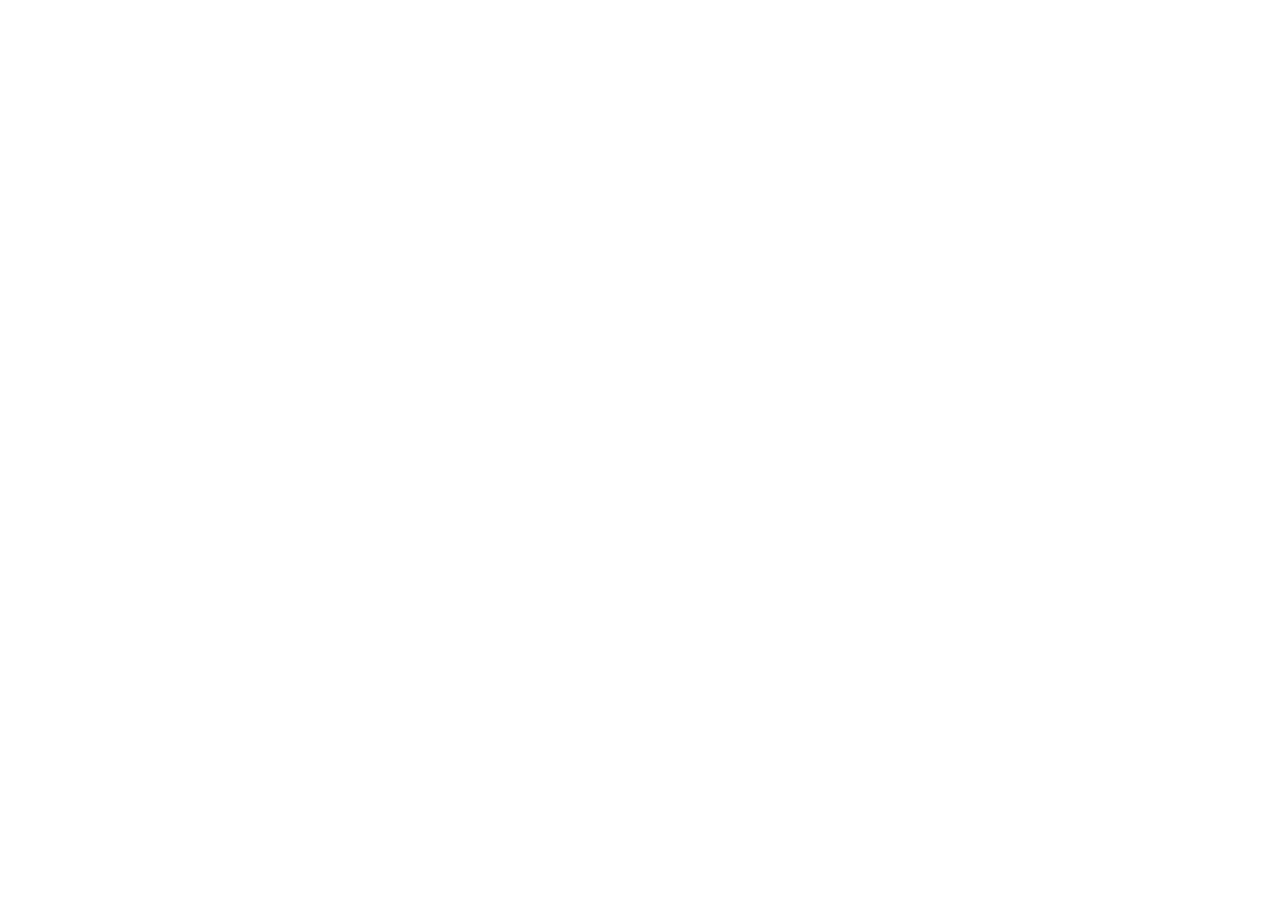
==== commit 826ea172: "Retire this site: every page now redirects to its ardesse.com address (ARDESSE_MIGRATION step 3) Co-" ====
--- a/index.html
+++ b/index.html
@@ -2,525 +2,14 @@
 <html lang="ar" dir="rtl">
 <head>
 <meta charset="utf-8">
+<title>Moved to ardesse.com</title>
+<meta http-equiv="refresh" content="0; url=https://ardesse.com/tools/taqaud/">
+<link rel="canonical" href="https://ardesse.com/tools/taqaud/">
 <meta name="viewport" content="width=device-width, initial-scale=1">
-<meta http-equiv="Content-Security-Policy" content="default-src 'none'; script-src 'self'; style-src 'self'; font-src 'self'; img-src 'self' data:; connect-src 'self'; form-action 'none'; base-uri 'none'">
-<meta name="referrer" content="no-referrer">
-<title>حاسبة التقاعد والتقاعد المبكر: سن التقاعد الجديد والمعاش التقديري</title>
-<meta name="description" content="احسب تاريخ تقاعدك وكم باقي عليه، والمدة اللازمة للتقاعد المبكر، ومعاشك التقديري بعد تعديلات 2024. أدخل تاريخ ميلادك بالهجري أو الميلادي، والحساب داخل جهازك.">
-<meta name="color-scheme" content="light dark">
-<meta name="theme-color" content="#f7f4ee" media="(prefers-color-scheme: light)">
-<meta name="theme-color" content="#16181c" media="(prefers-color-scheme: dark)">
-<link rel="icon" href="favicon.svg" type="image/svg+xml">
-<link rel="icon" href="favicon-32.png" sizes="32x32" type="image/png">
-<link rel="icon" href="favicon-16.png" sizes="16x16" type="image/png">
-<link rel="apple-touch-icon" href="apple-touch-icon.png">
-<link rel="preload" href="fonts/plex-arabic-400.woff2" as="font" type="font/woff2" crossorigin>
-<link rel="preload" href="fonts/plex-arabic-500.woff2" as="font" type="font/woff2" crossorigin>
-<link rel="preload" href="fonts/plex-arabic-600.woff2" as="font" type="font/woff2" crossorigin>
-<link rel="preload" href="fonts/plex-arabic-700.woff2" as="font" type="font/woff2" crossorigin>
-<link rel="preload" href="fonts/inter-latin.woff2" as="font" type="font/woff2" crossorigin>
-<link rel="stylesheet" href="styles.ef912f94.css">
-<script type="module" src="app.15765e86.js"></script>
-<link rel="canonical" href="https://taqaud.loopnode.live/">
-<meta property="og:type" content="website">
-<meta property="og:locale" content="ar_SA">
-<meta property="og:site_name" content="حاسبة التقاعد">
-<meta property="og:title" content="حاسبة التقاعد والتقاعد المبكر: سن التقاعد الجديد والمعاش التقديري">
-<meta property="og:description" content="احسب تاريخ تقاعدك وكم باقي عليه، والمدة اللازمة للتقاعد المبكر، ومعاشك التقديري بعد تعديلات 2024. أدخل تاريخ ميلادك بالهجري أو الميلادي، والحساب داخل جهازك.">
-<meta property="og:url" content="https://taqaud.loopnode.live/">
-<meta property="og:image" content="https://taqaud.loopnode.live/og.png">
-<meta property="og:image:width" content="1200">
-<meta property="og:image:height" content="630">
-<meta name="twitter:card" content="summary_large_image">
-<script type="application/ld+json">{"@context":"https://schema.org","@type":"WebApplication","name":"حاسبة التقاعد","description":"احسب تاريخ تقاعدك وكم باقي عليه، والمدة اللازمة للتقاعد المبكر، ومعاشك التقديري بعد تعديلات 2024. أدخل تاريخ ميلادك بالهجري أو الميلادي، والحساب داخل جهازك.","applicationCategory":"FinanceApplication","operatingSystem":"Any","inLanguage":"ar","isAccessibleForFree":true,"offers":{"@type":"Offer","price":"0","priceCurrency":"SAR"},"publisher":{"@type":"Organization","name":"LoopNode","url":"https://loopnode.live/"},"author":{"@type":"Person","name":"Uzair Ali Murtaza","url":"https://taqaud.loopnode.live/about.html"},"dateModified":"2026-10-02","featureList":["سن التقاعد النظامي وتاريخه بالتقويمين","المدة اللازمة للتقاعد المبكر","المعاش التقديري لمشتركي القطاع الخاص"],"url":"https://taqaud.loopnode.live/"}</script>
-<script type="application/ld+json">{"@context":"https://schema.org","@type":"FAQPage","inLanguage":"ar","mainEntity":[{"@type":"Question","name":"كيف أحسب راتبي التقاعدي بالضبط؟","acceptedAnswer":{"@type":"Answer","text":"في النظام الحالي يُقسم اشتراكك إلى جزأين. الأشهر قبل 1/1/1422هـ تُضرب في متوسط أجرك في آخر سنتين وتُقسم على 600، ويُضاف إلى ناتج هذا الجزء وحده إعانة المعالين: 10% لفرد، و15% لفردين، و20% لثلاثة فأكثر. والأشهر بعد 1/1/1422هـ تُضرب في المتوسط نفسه وتُقسم على 480. مجموع الجزأين هو المعاش، بحد أعلى 100% من متوسط الأجر وحد أدنى 1,983.75 ريال. مثال التأمينات نفسها: متوسط 10,000 ريال، و72 شهراً قبل 1422هـ و48 بعدها، ويعول 3، فالمعاش بالريال: 1,200 + 240 + 1,000 = 2,440. أما الرقم النهائي فيحدده سجلك لدى التأمينات."}},{"@type":"Question","name":"كيف أعرف مقدار راتبي التقاعدي؟","acceptedAnswer":{"@type":"Answer","text":"الرقم الرسمي تعطيه التأمينات الاجتماعية من سجلك الفعلي، وحاسبتها تتطلب تسجيل الدخول. هذه الحاسبة تعطيك تقديراً سريعاً من الأرقام التي تدخلها أنت، وتعرض كل خطوة، لتفهم من أين يأتي الرقم قبل أن تراجع سجلك."}},{"@type":"Question","name":"التقاعد المبكر لمن أكمل 20 سنة؟","acceptedAnswer":{"@type":"Answer","text":"إكمال 20 سنة (240 شهراً) لا يكفي وحده للتقاعد المبكر في نظام التأمينات. لكن من كان لديه 240 شهراً فأكثر يوم 3/7/2024م لا تشمله التعديلات، فيبقى شرطه 300 شهر (25 سنة) كما كان. ومن كانت مدته أقل من 240 شهراً في ذلك اليوم ترتفع المدة المطلوبة تدريجياً من 300 إلى 360 شهراً حسب جدول التأمينات."}},{"@type":"Question","name":"هل تم رفع سن التقاعد في السعودية؟ ومتى أتقاعد؟","acceptedAnswer":{"@type":"Answer","text":"يعتمد على عمرك ومدة اشتراكك يوم 3/7/2024م. من بلغ 48 سنة و6 أشهر ميلادية (في حكم 50 سنة هجرية) أو كان لديه 240 شهراً فأكثر يبقى سن تقاعده 60 سنة هجرية. ومن كان أصغر ومدته أقل يرتفع سنه تدريجياً من 58 سنة و4 أشهر إلى 65 سنة ميلادية حسب عمره في ذلك اليوم. ومن لم تكن لديه قبل ذلك التاريخ مدة اشتراك لم يُصرف عنها تعويض، كمن التحق بالعمل لأول مرة بعده، فسن تقاعده 65 سنة ميلادية."}},{"@type":"Question","name":"كم باقي على تقاعدي؟","acceptedAnswer":{"@type":"Answer","text":"أدخل تاريخ ميلادك ومدة اشتراكك يوم 3/7/2024م، فتعرض لك الحاسبة تاريخ بلوغك سن التقاعد النظامي بالتقويمين والمدة الباقية عليه من اليوم بالسنوات والأشهر. المدة تقديرية، والتاريخ الفعلي يحدده سجلك لدى التأمينات الاجتماعية."}},{"@type":"Question","name":"متى أتقاعد براتب كامل؟","acceptedAnswer":{"@type":"Answer","text":"لا يتجاوز المعاش 100% من متوسط أجرك. كل شهر اشتراك بعد 1/1/1422هـ يضيف جزءاً من 480 من المتوسط، فتكتمل النسبة بعد 480 شهراً (40 سنة). أما الأشهر قبل 1422هـ فكل شهر يضيف جزءاً من 600 مع إعانة المعالين على ذلك الجزء، لذلك يختلف عدد الأشهر اللازم من شخص لآخر."}},{"@type":"Question","name":"هل يمكن حساب سن التقاعد بالهجري؟","acceptedAnswer":{"@type":"Answer","text":"نعم. اختر «هجري» وأدخل تاريخ ميلادك بتقويم أم القرى. غير المشمولين بالتعديلات سن تقاعدهم 60 سنة هجرية، وتعرض الحاسبة التاريخ بالتقويمين. أما جدولا التعديلات فمبنيان على العمر الميلادي يوم 3/7/2024م كما تنص التأمينات."}},{"@type":"Question","name":"هل تصلح الحاسبة للمعلمين والعسكريين وموظفي الخدمة المدنية؟","acceptedAnswer":{"@type":"Answer","text":"نعم لسن التقاعد والتقاعد المبكر، ولا للمعاش. جدولا التعديلات يشملان نظامي التقاعد المدني والتأمينات الاجتماعية، فإن كنت موظفاً مدنياً سعودياً معيّناً على مرتبة في الميزانية العامة للدولة (نظام التقاعد المدني) تعطيك الحاسبة سن تقاعدك وتاريخه والمدة اللازمة للتقاعد المبكر. أما المعاش في نظام التقاعد المدني فطريقته مختلفة ولم نتحقق منها من نص رسمي بعد، فلا نعرضه. والعسكريون تطبق عليهم أنظمة التقاعد العسكري الحالية، والحاسبة لا تحسبها."}},{"@type":"Question","name":"هل ينطبق سن التقاعد على المقيمين (غير السعوديين)؟","acceptedAnswer":{"@type":"Answer","text":"لا. فرع المعاشات في نظام التأمينات الاجتماعية يطبق على العمال السعوديين، أما غير السعوديين فيشملهم فرع الأخطار المهنية، فلا يستحقون معاش تقاعد من التأمينات، ولا تخصهم هذه الحاسبة."}},{"@type":"Question","name":"هل سن تقاعد المرأة في السعودية 55 سنة؟","acceptedAnswer":{"@type":"Answer","text":"لا. منذ 2/8/2019م صار سن التقاعد في نظام التأمينات الاجتماعية ستين سنة للرجل والمرأة، بالمرسوم الملكي م/134 الذي عدّل المادة 38 من النظام. وكان النظام قبل ذلك يسمح للمرأة بمعاش التقاعد عند بلوغها 55 سنة مع اشتراك لا يقل عن عشر سنوات. وفرع المعاشات يطبق على جميع العمال السعوديين دون تمييز في الجنس، فتنطبق تعديلات 3/7/2024م والنظام الجديد على المرأة كما تنطبق على الرجل، وتحسب الحاسبة سن تقاعدها بالطريقة نفسها."}},{"@type":"Question","name":"لماذا قد تختلف النتيجة عن رقم التأمينات؟","acceptedAnswer":{"@type":"Answer","text":"لأن الحاسبة تعتمد على ما تدخله أنت، والتأمينات تعتمد على سجلك الفعلي. ومن أسباب الاختلاف: أشهر أو أجور مسجلة بشكل مختلف عمّا تتذكره، والمدد التي صُرف عنها تعويض، وحساب المعاش بأسلوب الشرائح إذا انخفض أجرك في آخر سنتين 10% أو أكثر، وحد 150% على متوسط الأجر، وضم المدد بين الأنظمة."}},{"@type":"Question","name":"هل تحفظون بياناتي؟","acceptedAnswer":{"@type":"Answer","text":"لا. الحساب كله يجري داخل متصفحك، ولا تُرسل الأرقام التي تكتبها إلى أي خادم ولا تُحفظ في جهازك. عند إغلاق الصفحة تختفي."}}]}</script>
+<script>location.replace("https://ardesse.com/tools/taqaud/");</script>
+<style>body{font-family:system-ui,sans-serif;margin:3rem auto;max-width:36rem;padding:0 1rem;color:#222}a{color:#0a6}</style>
 </head>
 <body>
-<a class="skip" href="#content">انتقل إلى المحتوى</a>
-<header class="site-header">
-<div class="container header-inner">
-<a class="brand" href="./" aria-label="حاسبة التقاعد — الصفحة الرئيسية"><img class="brand-icon" src="img/taqaud.svg" width="32" height="32" alt="شعار حاسبة التقاعد: صقر"><span class="brand-tool">حاسبة التقاعد</span></a>
-<nav aria-label="أقسام الموقع"><ul><li><a href="./" aria-current="page">الحاسبة</a></li><li><a href="./about.html">عن الموقع</a></li><li><a href="./privacy.html">الخصوصية</a></li><li><a href="./contact.html">تواصل</a></li></ul></nav>
-</div>
-</header>
-<main id="content">
-<section class="hero v2" aria-label="الحاسبة">
-  <div class="container hero-grid">
-    <div class="hero-copy-col">
-    <ul class="chips" aria-label="لماذا تثق بالنتيجة">
-      <li><svg class="icon" aria-hidden="true" viewBox="0 0 24 24"><path d="M20 6 9 17l-5-5"/></svg>قواعد رسمية<span class="chip-more"> من التأمينات</span></li>
-      <li><svg class="icon" aria-hidden="true" viewBox="0 0 24 24"><rect x="3" y="4" width="18" height="18" rx="2"/><path d="M16 2v4M8 2v4M3 10h18"/></svg>محدّثة سبتمبر 2026</li>
-      <li><svg class="icon" aria-hidden="true" viewBox="0 0 24 24"><rect x="3" y="11" width="18" height="11" rx="2"/><path d="M7 11V7a5 5 0 0 1 10 0v4"/></svg>لا يُحفظ شيء</li>
-    </ul>
-      <h1>حاسبة التقاعد: سن التقاعد الجديد والمعاش التقديري بعد تعديلات 2024</h1>
-      <p class="lead">أدخل تاريخ ميلادك ومدة اشتراكك يوم <bdi>3/7/2024م</bdi>، فتعرض لك الحاسبة سن تقاعدك النظامي وتاريخه، والمدة اللازمة للتقاعد المبكر، ومعاشاً تقديرياً — مع كل خطوة في الحساب والجدول الرسمي الذي أُخذت منه.</p>
-      <div class="hero-cta">
-        <a class="btn btn-pill btn-pill-primary" href="#calc">احسب الآن</a>
-        <a class="btn btn-pill btn-pill-ghost" href="#how">كيف نحسب؟</a>
-      </div>
-      <div class="hero-art-wrap">
-        <svg class="hero-art" viewBox="0 0 360 260" aria-hidden="true" focusable="false">
-          <circle class="ha-sun" cx="276" cy="70" r="44"/>
-          <path class="ha-dune2" d="M0 206c60-34 118-40 176-18s116 20 184-8v80H0z"/>
-          <path class="ha-dune1" d="M0 226c74-22 140-20 206 0s104 12 154-6v40H0z"/>
-          <path class="ha-trunk" d="M300 214c-6-38-4-74 8-104"/>
-          <path class="ha-frond" d="M308 110c-18-14-40-14-58-2M308 110c-4-22-20-36-40-40M308 110c10-20 30-28 52-24M308 110c18-6 36 2 46 18"/>
-          <g class="ha-cal" transform="rotate(-6 150 150)">
-            <rect x="82" y="72" width="150" height="150" rx="20"/>
-            <path class="ha-calbar" d="M82 92a20 20 0 0 1 20-20h110a20 20 0 0 1 20 20v18H82z"/>
-            <path class="ha-ring" d="M118 60v26M196 60v26"/>
-            <path class="ha-line" d="M106 138h58M106 162h96M106 186h70"/>
-            <circle class="ha-check" cx="198" cy="186" r="20"/>
-            <path class="ha-tick" d="m189 186 7 7 12-13"/>
-          </g>
-          <g class="ha-coin"><circle cx="54" cy="150" r="22"/><circle class="ha-coin-in" cx="54" cy="150" r="13"/></g>
-          <g class="ha-coin"><circle cx="30" cy="112" r="14"/><circle class="ha-coin-in" cx="30" cy="112" r="8"/></g>
-        </svg>
-      </div>
-    </div>
-    <div class="widget">
-      <div class="preview" id="preview" aria-live="polite">
-        <p class="preview-label">تاريخ بلوغ سن التقاعد النظامي</p>
-        <p class="preview-date" data-testid="ret-date"><span class="preview-empty" dir="ltr">—/—/——</span></p>
-        <p class="preview-sub" id="preview-sub">أدخل بياناتك واضغط «احسب»</p>
-        <p class="preview-left" id="preview-left" data-testid="preview-left" hidden></p>
-        <a class="preview-more" id="preview-more" href="#result" hidden>التفاصيل والخطوات ↓</a>
-      </div>
-    <noscript><p class="noscript-note alert alert-warn">تحتاج الحاسبة إلى تفعيل JavaScript في متصفحك: الحساب كله يجري داخل جهازك ولا يُرسل شيء. بقية الصفحة — الجداول الرسمية والشرح والأمثلة — تعمل بدونه.</p></noscript>
-    <form id="calc" class="card form-card" method="dialog" novalidate aria-describedby="calc-help">
-      <div class="card-head">
-        <h2>بياناتك</h2>
-        <p id="calc-help" class="helper">كل الحقول بالأرقام. اترك قسم المعاش فارغاً إن أردت معرفة السن فقط.</p>
-      </div>
-      <div id="errors" class="alert alert-error" role="alert" hidden></div>
-
-      <fieldset class="group dob">
-        <legend>تاريخ الميلاد</legend>
-        <div class="seg seg-sm" role="radiogroup" aria-label="نوع التقويم">
-          <label><input type="radio" name="cal" value="g" checked><span>ميلادي</span></label>
-          <label><input type="radio" name="cal" value="h"><span>هجري</span></label>
-        </div>
-        <fieldset id="dob-g-wrap" class="subgroup" aria-describedby="dob-g-hint">
-          <legend class="sub-label vh">تاريخ الميلاد (ميلادي)</legend>
-          <div class="field-row three">
-            <div class="field"><label for="g-d">اليوم</label><input id="g-d" inputmode="numeric" pattern="[0-9]*" dir="ltr"></div>
-            <div class="field"><label for="g-m">الشهر</label><input id="g-m" inputmode="numeric" pattern="[0-9]*" dir="ltr"></div>
-            <div class="field"><label for="g-y">السنة</label><input id="g-y" inputmode="numeric" pattern="[0-9]*" dir="ltr"></div>
-          </div>
-          <p id="dob-g-hint" class="hint">اليوم / الشهر / السنة بالتقويم الميلادي، مثل <bdi dir="ltr" class="nowrap">10 / 3 / 1985</bdi>.</p>
-        </fieldset>
-        <div id="dob-h-wrap" hidden>
-          <div class="field-row three">
-            <div class="field"><label for="hijri-d">اليوم</label><input id="hijri-d" inputmode="numeric" pattern="[0-9]*" dir="ltr"></div>
-            <div class="field"><label for="hijri-m">الشهر</label><input id="hijri-m" inputmode="numeric" pattern="[0-9]*" dir="ltr"></div>
-            <div class="field"><label for="hijri-y">السنة الهجرية</label><input id="hijri-y" inputmode="numeric" pattern="[0-9]*" dir="ltr"></div>
-          </div>
-          <p class="hint">تقويم أم القرى، مثل <bdi dir="ltr" class="nowrap">1 / 7 / 1405</bdi>.</p>
-        </div>
-      </fieldset>
-
-      <fieldset class="group prior">
-        <legend>هل لديك مدة اشتراك في التأمينات الاجتماعية أو التقاعد المدني قبل <bdi>3/7/2024م</bdi> لم يُصرف لك عنها تعويض؟</legend>
-        <div class="seg seg-sm">
-          <label><input type="radio" name="prior" value="yes" checked><span>نعم</span></label>
-          <label><input type="radio" name="prior" value="no"><span>لا</span></label>
-        </div>
-        <div id="months-wrap">
-          <div class="field-row">
-            <div class="field">
-              <label for="m-years">سنوات</label>
-              <div class="stepper">
-                <button type="button" class="step" data-step-for="m-years" data-delta="-1" aria-label="إنقاص السنوات">−</button>
-                <input id="m-years" inputmode="numeric" pattern="[0-9]*" dir="ltr" aria-describedby="months-help">
-                <button type="button" class="step" data-step-for="m-years" data-delta="1" aria-label="زيادة السنوات">+</button>
-              </div>
-            </div>
-            <div class="field">
-              <label for="m-months">أشهر</label>
-              <div class="stepper">
-                <button type="button" class="step" data-step-for="m-months" data-delta="-1" aria-label="إنقاص الأشهر">−</button>
-                <input id="m-months" inputmode="numeric" pattern="[0-9]*" dir="ltr" aria-describedby="months-help">
-                <button type="button" class="step" data-step-for="m-months" data-delta="1" aria-label="زيادة الأشهر">+</button>
-              </div>
-            </div>
-          </div>
-          <p class="hint" id="months-help">مدة اشتراكك في ذلك اليوم. <strong>لا تحسب المدد التي صُرف لك عنها تعويض</strong> — التأمينات لا تأخذها في الاعتبار عند التصنيف.</p>
-        </div>
-      </fieldset>
-
-      <details class="opt" id="pension-opt">
-        <summary><span class="opt-icon" aria-hidden="true"><svg class="icon" viewBox="0 0 24 24" aria-hidden="true" focusable="false"><circle cx="12" cy="12" r="9"/><path d="M14.5 9.5a2.5 2.5 0 0 0-2.5-1.5c-1.4 0-2.5.8-2.5 2s1.1 1.7 2.5 2 2.5.8 2.5 2-1.1 2-2.5 2a2.5 2.5 0 0 1-2.5-1.5M12 6.5v1.5M12 16v1.5"/></svg></span><span class="opt-text"><span class="opt-title">المعاش التقديري <span class="optional">(اختياري)</span></span><span class="opt-hint">لمشتركي القطاع الخاص فقط: أضف أجرك وأشهر اشتراكك لتقدير المعاش الشهري</span></span><svg class="icon chevron" viewBox="0 0 24 24" aria-hidden="true" focusable="false"><path d="m6 9 6 6 6-6"/></svg></summary>
-        <fieldset class="group pension">
-          <legend class="vh">المعاش التقديري (اختياري)</legend>
-          <div id="old-wrap">
-            <div class="field"><label for="wage">متوسط أجرك الخاضع للاشتراك في آخر سنتين (ريال)</label>
-              <div class="affix"><input id="wage" inputmode="decimal" dir="ltr"><span class="unit" aria-hidden="true">ريال</span></div>
-            </div>
-            <div class="field-row">
-              <div class="field"><label for="pre">أشهر الاشتراك قبل <bdi>1/1/1422هـ</bdi></label>
-                <div class="affix"><input id="pre" inputmode="numeric" pattern="[0-9]*" dir="ltr" aria-describedby="pre-hint"><span class="unit" aria-hidden="true">شهر</span></div>
-              </div>
-              <div class="field"><label for="post">أشهر الاشتراك بعد ذلك حتى التقاعد</label>
-                <div class="affix"><input id="post" inputmode="numeric" pattern="[0-9]*" dir="ltr"><span class="unit" aria-hidden="true">شهر</span></div>
-              </div>
-            </div>
-            <p id="pre-hint" class="hint"><bdi>1/1/1422هـ</bdi> = <bdi>26/3/2001م</bdi></p>
-            <div class="field"><label for="deps">عدد من تعولهم</label>
-              <select id="deps"><option value="0">لا أحد</option><option value="1">شخص واحد</option><option value="2">شخصان</option><option value="3">3 فأكثر</option></select>
-            </div>
-          </div>
-          <div id="new-wrap" hidden>
-            <div class="field"><label for="wage-new">متوسط أعلى أجورك لمدة 180 شهراً (ريال)</label>
-              <div class="affix"><input id="wage-new" inputmode="decimal" dir="ltr"><span class="unit" aria-hidden="true">ريال</span></div>
-            </div>
-            <div class="field"><label for="months-new">مجموع أشهر الاشتراك عند التقاعد</label>
-              <div class="affix"><input id="months-new" inputmode="numeric" pattern="[0-9]*" dir="ltr"><span class="unit" aria-hidden="true">شهر</span></div>
-            </div>
-          </div>
-        </fieldset>
-      </details>
-
-      <div class="actions">
-        <button type="submit" class="btn btn-primary btn-calc">احسب</button>
-        <button type="button" id="clear-form" class="btn btn-ghost">ابدأ من جديد</button>
-      </div>
-    </form>
-    </div>
-  </div>
-</section>
-
-<section class="band band-stats" aria-label="أرقام التعديلات">
-  <div class="container">
-    <dl class="statstrip">
-<div class="stat-item"><dt>تاريخ سريان التعديلات على سن التقاعد</dt><dd><span class="stat-icon" aria-hidden="true"><svg class="icon" viewBox="0 0 24 24" aria-hidden="true" focusable="false"><path d="M8 2v4M16 2v4M3 10h18M5 4h14a2 2 0 0 1 2 2v14a2 2 0 0 1-2 2H5a2 2 0 0 1-2-2V6a2 2 0 0 1 2-2Z"/></svg></span><span class="stat-value"><bdi>3/7/2024م</bdi></span></dd></div>
-<div class="stat-item"><dt>أعلى سن تقاعد للمشمولين بالتعديلات، وأدناه 58 سنة و4 أشهر</dt><dd><span class="stat-icon" aria-hidden="true"><svg class="icon" viewBox="0 0 24 24" aria-hidden="true" focusable="false"><path d="M12 6v6l4 2M22 12a10 10 0 1 1-20 0 10 10 0 0 1 20 0Z"/></svg></span><span class="stat-value">65 سنة</span></dd></div>
-<div class="stat-item"><dt>أقصى مدة للتقاعد المبكر بعد التعديل، بدلاً من 300 شهر</dt><dd><span class="stat-icon" aria-hidden="true"><svg class="icon" viewBox="0 0 24 24" aria-hidden="true" focusable="false"><path d="M3 3v18h18M7 14l4-4 4 4 5-6"/></svg></span><span class="stat-value">360 شهراً</span></dd></div>
-<div class="stat-item"><dt>بيانات تغادر جهازك: الحساب كله داخل متصفحك</dt><dd><span class="stat-icon" aria-hidden="true"><svg class="icon" viewBox="0 0 24 24" aria-hidden="true" focusable="false"><path d="M7 11V7a5 5 0 0 1 10 0v4M5 11h14v10H5z"/></svg></span><span class="stat-value">0</span></dd></div>
-</dl>
-  </div>
-</section>
-
-<section class="tool" aria-label="تفاصيل النتيجة">
-  <div class="container tool-grid">
-    <div class="result-col">
-      <section id="result" class="card result-panel" tabindex="-1" aria-live="polite" aria-label="النتيجة">
-        <div class="empty" data-state="empty">
-          <div class="skeleton" aria-hidden="true">
-            <div class="sk-headline"><span class="sk-bar w40"></span><span class="sk-bar big w70"></span><span class="sk-bar w30"></span></div>
-            <div class="sk-tiles"><span class="sk-tile"></span><span class="sk-tile"></span><span class="sk-tile"></span></div>
-            <div class="sk-lines"><span class="sk-bar w90"></span><span class="sk-bar w75"></span><span class="sk-bar w60"></span></div>
-          </div>
-          <h2>نتيجتك تظهر هنا</h2>
-          <p>أدخل تاريخ ميلادك ومدة اشتراكك ثم اضغط «احسب». ستظهر هنا سن تقاعدك وتاريخه والتقاعد المبكر والمعاش، مع خطوات الحساب ومصدرها.</p>
-        </div>
-      </section>
-    </div>
-    <div class="notes">
-      <div class="card notes-card">
-        <p class="note note-warn" role="note"><svg class="icon" aria-hidden="true" viewBox="0 0 24 24"><path d="M12 9v4M12 17h.01"/><path d="M10.3 3.9 1.8 18a2 2 0 0 0 1.7 3h17a2 2 0 0 0 1.7-3L13.7 3.9a2 2 0 0 0-3.4 0Z"/></svg><span><strong>نتيجة تقديرية وليست قراراً رسمياً.</strong> هذا الموقع مستقل وغير تابع للمؤسسة العامة للتأمينات الاجتماعية ولا لأي جهة حكومية. المعاش الفعلي تحدده التأمينات الاجتماعية وحدها بناءً على سجلك.</span></p>
-        <p class="note"><svg class="icon" aria-hidden="true" viewBox="0 0 24 24"><circle cx="12" cy="12" r="10"/><path d="M12 16v-4M12 8h.01"/></svg><span>سن التقاعد والتقاعد المبكر: لمشتركي التأمينات الاجتماعية والتقاعد المدني، لأن جدولي التعديلات يشملان النظامين. المعاش التقديري: لمشتركي القطاع الخاص فقط. العسكريون: تطبق عليهم أنظمة التقاعد العسكري الحالية، والحاسبة لا تحسبها.</span></p>
-        <p class="note"><svg class="icon" aria-hidden="true" viewBox="0 0 24 24"><rect x="3" y="11" width="18" height="11" rx="2"/><path d="M7 11V7a5 5 0 0 1 10 0v4"/></svg><span>لا نرسل ما تكتبه إلى أي مكان: الحساب كله يجري داخل متصفحك، ولا يُحفظ شيء.</span></p>
-      </div>
-    </div>
-  </div>
-</section>
-
-<div class="container">
-  <div class="ad-slot" data-ad-slot="1" aria-hidden="true"></div>
-</div>
-
-<section class="band band-soft" id="steps">
-  <div class="container">
-    <h2 class="section-title center">كيف تعمل الحاسبة</h2>
-    <ol class="steps-grid">
-      <li class="step-card">
-        <svg class="step-art" viewBox="0 0 160 120" aria-hidden="true" focusable="false">
-          <circle class="sa-blob" cx="80" cy="62" r="54"/>
-          <rect class="sa-card" x="38" y="26" width="84" height="76" rx="14"/>
-          <path class="sa-bar" d="M38 40a14 14 0 0 1 14-14h56a14 14 0 0 1 14 14v8H38z"/>
-          <path class="sa-ring" d="M58 18v16M102 18v16"/>
-          <g class="sa-dots"><circle cx="56" cy="62" r="4"/><circle cx="72" cy="62" r="4"/><circle cx="88" cy="62" r="4"/><circle cx="104" cy="62" r="4"/><circle cx="56" cy="80" r="4"/><circle cx="72" cy="80" r="4"/><circle cx="104" cy="80" r="4"/></g>
-          <circle class="sa-gold" cx="88" cy="80" r="10"/>
-          <path class="sa-pen" d="m124 70 14-14 8 8-14 14-11 3z"/>
-        </svg>
-        <h3>أدخل تاريخ ميلادك</h3>
-        <p>بالتقويم الميلادي أو الهجري (أم القرى).</p>
-      </li>
-      <li class="step-card">
-        <svg class="step-art" viewBox="0 0 160 120" aria-hidden="true" focusable="false">
-          <circle class="sa-blob" cx="80" cy="62" r="54"/>
-          <rect class="sa-col" x="30" y="72" width="16" height="30" rx="5"/>
-          <rect class="sa-col" x="52" y="58" width="16" height="44" rx="5"/>
-          <rect class="sa-col sa-col-gold" x="74" y="44" width="16" height="58" rx="5"/>
-          <circle class="sa-card" cx="112" cy="54" r="26"/>
-          <path class="sa-hand" d="M112 40v14l10 6"/>
-          <path class="sa-arc" d="M112 28a26 26 0 0 1 26 26"/>
-          <path class="sa-base" d="M24 104h112"/>
-        </svg>
-        <h3>أدخل مدة اشتراكك</h3>
-        <p>كما كانت يوم <bdi>3/7/2024م</bdi>، دون المدد التي صُرف عنها تعويض.</p>
-      </li>
-      <li class="step-card">
-        <svg class="step-art" viewBox="0 0 160 120" aria-hidden="true" focusable="false">
-          <circle class="sa-blob" cx="80" cy="62" r="54"/>
-          <rect class="sa-card" x="44" y="16" width="72" height="92" rx="12"/>
-          <path class="sa-line" d="M58 38h44M58 54h30M58 70h40"/>
-          <rect class="sa-chip" x="56" y="80" width="36" height="14" rx="7"/>
-          <circle class="sa-gold" cx="114" cy="86" r="18"/>
-          <path class="sa-tick" d="m106 86 6 6 10-11"/>
-        </svg>
-        <h3>اقرأ النتيجة ومصدرها</h3>
-        <p>سن التقاعد وتاريخه والتقاعد المبكر والمعاش، مع الجدول الرسمي وتاريخ التحقق.</p>
-      </li>
-    </ol>
-  </div>
-</section>
-
-<section class="section" id="changed">
-  <div class="container split">
-    <div class="split-copy">
-      <h2 class="section-title">ما الذي تغيّر في <bdi>3/7/2024م</bdi>؟</h2>
-      <p>في <bdi>27/12/1445هـ</bdi> الموافق <bdi>3/7/2024م</bdi> بدأ العمل بتعديلات على نظامي التقاعد المدني والتأمينات الاجتماعية الحاليين، وبنظام جديد للتأمينات الاجتماعية للملتحقين الجدد بالعمل. فانقسم المشتركون إلى ثلاث فئات، لكل منها سن تقاعد ومدة تقاعد مبكر مختلفة:</p>
-      <p class="alert alert-neutral"><svg class="icon" aria-hidden="true" viewBox="0 0 24 24"><circle cx="12" cy="12" r="10"/><path d="M12 16v-4M12 8h.01"/></svg><span>انتبه: التصنيف يعتمد على المدد التي لم يُصرف عنها تعويض فقط. فمن لديه 18 سنة اشتراك و3 سنوات أخرى سبق أن تعوّض عنها يُصنَّف على أساس 18 سنة، لا 21.</span></p>
-      <p class="source">المصدر: <a href="https://awareness.gosi.gov.sa/journey1.html" rel="noopener noreferrer" target="_blank">المنصة التوعوية — غير المشمولين بالتعديلات<span class="vh"> (تُفتح في نافذة جديدة)</span></a> · <span class="checked">تاريخ التحقق: <bdi>29/9/2026م</bdi></span></p>
-    </div>
-    <ul class="groups">
-      <li class="g-exempt"><span class="group-icon" aria-hidden="true"><svg class="icon" viewBox="0 0 24 24" aria-hidden="true" focusable="false"><path d="M12 22s8-4 8-10V5l-8-3-8 3v7c0 6 8 10 8 10Z"/><path d="m9 12 2 2 4-4"/></svg></span><p><strong>غير المشمولين بالتعديلات:</strong> من بلغ 50 سنة هجرية يومها (ويُعدّ في حكمه من بلغ 48 سنة و6 أشهر ميلادية)، أو كان لديه 240 شهر اشتراك فأكثر مهما كان عمره. يبقى سن تقاعدهم 60 سنة هجرية، والتقاعد المبكر بعد 300 شهر.</p></li>
-      <li class="g-amended"><span class="group-icon" aria-hidden="true"><svg class="icon" viewBox="0 0 24 24" aria-hidden="true" focusable="false"><path d="M3 17l6-6 4 4 8-8"/><path d="M14 7h7v7"/></svg></span><p><strong>المشمولون بالتعديلات:</strong> من كان أصغر من ذلك ولديه مدة اشتراك سابقة لم يُصرف عنها تعويض أقل من 240 شهراً. يرتفع سن تقاعدهم تدريجياً بين 58 سنة و4 أشهر و65 سنة ميلادية، وترتفع مدة التقاعد المبكر بين 300 و360 شهراً، حسب الجدولين أدناه. أما طريقة حساب المعاش فلم تتغير.</p></li>
-      <li class="g-new"><span class="group-icon" aria-hidden="true"><svg class="icon" viewBox="0 0 24 24" aria-hidden="true" focusable="false"><path d="M16 21v-2a4 4 0 0 0-4-4H6a4 4 0 0 0-4 4v2"/><circle cx="9" cy="7" r="4"/><path d="M19 8v6M22 11h-6"/></svg></span><p><strong>الملتحقون الجدد:</strong> من لم تكن لديه قبل ذلك اليوم مدة اشتراك لم يُصرف عنها تعويض (أول وظيفة بعده، أو صُرف له تعويض عن كل مدده السابقة) يخضع للنظام الجديد: سن التقاعد 65 سنة ميلادية وطريقة مختلفة لحساب المعاش.</p></li>
-    </ul>
-  </div>
-</section>
-
-<section class="band band-tables" id="tables">
-  <div class="container">
-    <div class="section-head">
-      <h2 class="section-title">الجداول الرسمية التي تعتمد عليها الحاسبة</h2>
-      <p>من يقل عمره عن 50 سنة هجرية ولديه مدة اشتراك تقل عن 240 شهراً يوم <bdi>3/7/2024م</bdi> يطبَّق عليه الجدولان التاليان. يُعدّ من بلغ <bdi>48</bdi> سنة و<bdi>6</bdi> أشهر ميلادية في ذلك اليوم في حكم من بلغ 50 سنة هجرية.</p>
-    </div>
-    <div class="tables-grid">
-      <div class="table-card">
-<div class="table-card-head"><span class="tc-icon" aria-hidden="true"><svg class="icon" viewBox="0 0 24 24" aria-hidden="true" focusable="false"><path d="M12 6v6l4 2M22 12a10 10 0 1 1-20 0 10 10 0 0 1 20 0Z"/></svg></span><div><h3>التدرج في سن التقاعد النظامي</h3><p class="tc-tag">للمشمولين بالتعديلات · 22 صفاً من الجدول الرسمي</p></div></div>
-<div class="table-wrap" tabindex="0" role="region" aria-label="جدول التدرج في سن التقاعد النظامي"><table id="age-table">
-<caption class="vh">التدرج في سن التقاعد النظامي (للمشمولين بالتعديلات)</caption>
-<thead><tr><th scope="col">سن المشترك في تاريخ سريان التعديلات (بالميلادي)</th><th scope="col">سن التقاعد النظامي بعد التعديل</th></tr></thead>
-<tbody>
-<tr data-row="0"><td>48 سنة و (6) أشهر فأكثر</td><td>لا يوجد تعديل</td></tr>
-<tr data-row="1"><td>(48) سنة فأكثر، وأقل من (48) و (6) أشهر</td><td>58 سنة ميلادية و 4 أشهر</td></tr>
-<tr data-row="2"><td>(47) سنة فأكثر، وأقل من (48)</td><td>58 سنة ميلادية و 8 أشهر</td></tr>
-<tr data-row="3"><td>(46) سنة فأكثر، وأقل من (47)</td><td>59 سنة ميلادية</td></tr>
-<tr data-row="4"><td>(45) سنة فأكثر، وأقل من (46)</td><td>59 سنة ميلادية و 4 أشهر</td></tr>
-<tr data-row="5"><td>(44) سنة فأكثر، وأقل من (45)</td><td>59 سنة ميلادية و 8 أشهر</td></tr>
-<tr data-row="6"><td>(43) سنة فأكثر، وأقل من (44)</td><td>60 سنة ميلادية</td></tr>
-<tr data-row="7"><td>(42) سنة فأكثر، وأقل من (43)</td><td>60 سنة ميلادية و 4 أشهر</td></tr>
-<tr data-row="8"><td>(41) سنة فأكثر، وأقل من (42)</td><td>60 سنة ميلادية و 8 أشهر</td></tr>
-<tr data-row="9"><td>(40) سنة فأكثر، وأقل من (41)</td><td>61 سنة ميلادية</td></tr>
-<tr data-row="10"><td>(39) سنة فأكثر، وأقل من (40)</td><td>61 سنة ميلادية و 4 أشهر</td></tr>
-<tr data-row="11"><td>(38) سنة فأكثر، وأقل من (39)</td><td>61 سنة ميلادية و 8 أشهر</td></tr>
-<tr data-row="12"><td>(37) سنة فأكثر، وأقل من (38)</td><td>62 سنة ميلادية</td></tr>
-<tr data-row="13"><td>(36) سنة فأكثر، وأقل من (37)</td><td>62 سنة ميلادية و 4 أشهر</td></tr>
-<tr data-row="14"><td>(35) سنة فأكثر، وأقل من (36)</td><td>62 سنة ميلادية و 8 أشهر</td></tr>
-<tr data-row="15"><td>(34) سنة فأكثر، وأقل من (35)</td><td>63 سنة ميلادية</td></tr>
-<tr data-row="16"><td>(33) سنة فأكثر، وأقل من (34)</td><td>63 سنة ميلادية و 4 أشهر</td></tr>
-<tr data-row="17"><td>(32) سنة فأكثر، وأقل من (33)</td><td>63 سنة ميلادية و 8 أشهر</td></tr>
-<tr data-row="18"><td>(31) سنة فأكثر، وأقل من (32)</td><td>64 سنة ميلادية</td></tr>
-<tr data-row="19"><td>(30) سنة فأكثر، وأقل من (31)</td><td>64 سنة ميلادية و 4 أشهر</td></tr>
-<tr data-row="20"><td>(29) سنة فأكثر، وأقل من (30)</td><td>64 سنة ميلادية و 8 أشهر</td></tr>
-<tr data-row="21"><td>أقل من 29 سنة ميلادية</td><td>65 سنة ميلادية</td></tr>
-</tbody></table></div>
-<p class="source" data-for="age-table">المصدر: <a href="https://awareness.gosi.gov.sa/journey4.html" rel="noopener noreferrer" target="_blank">المنصة التوعوية للتأمينات الاجتماعية — المشمولون بالتعديلات<span class="vh"> (تُفتح في نافذة جديدة)</span></a> · <span class="checked">تاريخ التحقق: <bdi>29/9/2026م</bdi></span></p>
-</div>
-      <div class="table-card">
-<div class="table-card-head"><span class="tc-icon" aria-hidden="true"><svg class="icon" viewBox="0 0 24 24" aria-hidden="true" focusable="false"><path d="M3 3v18h18M7 14l4-4 4 4 5-6"/></svg></span><div><h3>التدرج في المدة اللازمة للتقاعد المبكر</h3><p class="tc-tag">للمشمولين بالتعديلات · 7 صفوف من الجدول الرسمي</p></div></div>
-<div class="table-wrap" tabindex="0" role="region" aria-label="جدول التدرج في التقاعد المبكر"><table id="early-table">
-<caption class="vh">التدرج في المدة اللازمة للتقاعد المبكر (للمشمولين بالتعديلات)</caption>
-<thead><tr><th scope="col">مدة الاشتراك في تاريخ سريان التعديلات</th><th scope="col">المدة اللازمة للتقاعد المبكر بعد التعديل</th></tr></thead>
-<tbody>
-<tr data-row="0"><td>(240) شهراً وأكثر</td><td>25 سنة (300) شهراً</td></tr>
-<tr data-row="1"><td>من (228) شهراً إلى (239) شهراً</td><td>25 سنة (300) شهراً</td></tr>
-<tr data-row="2"><td>من (216) شهراً إلى (227) شهراً</td><td>26 سنة (312) شهراً</td></tr>
-<tr data-row="3"><td>من (204) شهراً إلى (215) شهراً</td><td>27 سنة (324) شهراً</td></tr>
-<tr data-row="4"><td>من (192) شهراً إلى (203) شهراً</td><td>28 سنة (336) شهراً</td></tr>
-<tr data-row="5"><td>من (180) شهراً إلى (191) شهراً</td><td>29 سنة (348) شهراً</td></tr>
-<tr data-row="6"><td>179 شهراً وأقل</td><td>30 سنة (360) شهراً</td></tr>
-</tbody></table></div>
-<p class="fine">*يلزم على المشترك أن يكمل المدة التي يتطلبها النظام الأخير للحصول على معاش التقاعد المبكر، باستثناء حالات ضم المدد بين النظامين بسبب التحول أو التخصيص.</p>
-<p class="source" data-for="early-table">المصدر: <a href="https://awareness.gosi.gov.sa/journey4.html" rel="noopener noreferrer" target="_blank">المنصة التوعوية للتأمينات الاجتماعية — المشمولون بالتعديلات<span class="vh"> (تُفتح في نافذة جديدة)</span></a> · <span class="checked">تاريخ التحقق: <bdi>29/9/2026م</bdi></span></p>
-</div>
-    </div>
-  </div>
-</section>
-
-<section class="section" id="example">
-  <div class="container">
-    <div class="example-card">
-      <div class="example-copy">
-        <p class="eyebrow">مثال</p>
-        <h2>مثال محلول خطوة بخطوة</h2>
-        <p>موظف في القطاع الخاص مولود في <bdi>10/3/1985م</bdi>، ولديه يوم <bdi>3/7/2024م</bdi> اشتراك مدته 17 سنة و11 شهراً (215 شهراً) لم يُصرف عنها تعويض:</p>
-        <ol class="timeline">
-          <li>عمره في ذلك اليوم 39 سنة و3 أشهر، ومدته أقل من 240 شهراً، فهو مشمول بالتعديلات.</li>
-          <li>في جدول سن التقاعد يقع في صف «(39) سنة فأكثر، وأقل من (40)»، فسن تقاعده 61 سنة ميلادية و4 أشهر.</li>
-          <li>تاريخ ميلاده مضافاً إليه 61 سنة و4 أشهر يعطي <bdi>10/7/2046م</bdi>.</li>
-          <li>في جدول التقاعد المبكر تقع 215 شهراً في صف «من (204) إلى (215)»، فيحتاج 324 شهراً ليتقاعد مبكراً. وهذا هو المثال نفسه الوارد في الأسئلة الشائعة للتأمينات.</li>
-        </ol>
-      </div>
-      <div class="ticket">
-        <p class="ticket-label">المدخلات</p>
-        <p class="ticket-row"><span>تاريخ الميلاد</span><bdi>10/3/1985م</bdi></p>
-        <p class="ticket-row"><span>الاشتراك يوم <bdi>3/7/2024م</bdi></span><span>215 شهراً</span></p>
-        <p class="ticket-label ticket-out">النتيجة</p>
-        <p class="ticket-big"><bdi>10/7/2046م</bdi></p>
-        <p class="ticket-row"><span>سن التقاعد</span><span>61 سنة و4 أشهر</span></p>
-        <p class="ticket-row"><span>التقاعد المبكر</span><span>324 شهراً</span></p>
-      </div>
-    </div>
-  </div>
-</section>
-
-<section class="section" id="how">
-  <div class="container">
-    <div class="section-head">
-      <h2 class="section-title">كيف يُحسب المعاش</h2>
-      <h3>المشتركون الحاليون (النظام الحالي — مشمولون بالتعديلات أو لا)</h3>
-    </div>
-    <ul class="rule-cards">
-      <li><span class="rule-badge" dir="ltr" aria-hidden="true">÷ 600</span><p>المدة قبل <bdi>1/1/1422هـ</bdi>: متوسط أجر آخر سنتين × عدد الأشهر ÷ 600، ويضاف إلى ناتجها فقط إعانة المعالين: 10% لفرد، 15% لفردين، 20% لثلاثة فأكثر.</p></li>
-      <li><span class="rule-badge" dir="ltr" aria-hidden="true">÷ 480</span><p>المدة بعد <bdi>1/1/1422هـ</bdi>: متوسط أجر آخر سنتين × عدد الأشهر ÷ 480.</p></li>
-      <li><span class="rule-badge" dir="ltr" aria-hidden="true">≤ 100%</span><p>لا يتجاوز المعاش 100% من متوسط الأجر، ولا يقل عن <bdi>1,983.75</bdi> ريال، ويُشترط 120 شهر اشتراك على الأقل.</p></li>
-    </ul>
-    <div class="callout">
-      <p>مثال رسمي من التأمينات: متوسط أجر 10,000 ريال، 72 شهراً قبل 1422هـ و48 بعدها، ويعول 3، والمعاش بالريال:</p>
-      <p><span dir="ltr" class="eq">1,200 + 240 + 1,000 = 2,440</span></p>
-      <p class="source">المصدر: <a href="https://www.gosi.gov.sa/GOSIOnline/Annuity" rel="noopener noreferrer" target="_blank">التأمينات الاجتماعية — المعاشات (مثال رسمي)<span class="vh"> (تُفتح في نافذة جديدة)</span></a> · <span class="checked">تاريخ التحقق: <bdi>29/9/2026م</bdi></span></p>
-    </div>
-    <p class="source">المصدر: <a href="https://www.gosi.gov.sa/GOSIOnline/FAQ_Contributor" rel="noopener noreferrer" target="_blank">التأمينات الاجتماعية — الأسئلة الشائعة للمشتركين<span class="vh"> (تُفتح في نافذة جديدة)</span></a> · <span class="checked">تاريخ التحقق: <bdi>29/9/2026م</bdi></span></p>
-    <div class="law-grid">
-      <div class="law-card">
-        <h3>غير المشمولين بالتعديلات</h3>
-        <p>من بلغ 50 سنة هجرية أو كان لديه 240 شهر اشتراك فأكثر يوم <bdi>3/7/2024م</bdi>: سن التقاعد 60 سنة <strong>هجرية</strong>، والتقاعد المبكر بعد 300 شهر.</p>
-        <p class="source">المصدر: <a href="https://awareness.gosi.gov.sa/journey1.html" rel="noopener noreferrer" target="_blank">المنصة التوعوية — غير المشمولين بالتعديلات<span class="vh"> (تُفتح في نافذة جديدة)</span></a> · <span class="checked">تاريخ التحقق: <bdi>29/9/2026م</bdi></span></p>
-      </div>
-      <div class="law-card">
-        <h3>الملتحقون الجدد (النظام الجديد 1445هـ)</h3>
-        <p>من ليس لديه مدة اشتراك سابقة لم يُصرف عنها تعويض: سن التقاعد 65 سنة ميلادية، ويمكن التقاعد قبلها بعشر سنوات عند توافر 360 شهر اشتراك مع خصم على المعاش. المعاش = 2.25% × متوسط أعلى أجور 180 شهراً × عدد الأشهر ÷ 12.</p>
-        <p class="alert alert-warn"><svg class="icon" aria-hidden="true" viewBox="0 0 24 24"><path d="M12 9v4M12 17h.01"/><path d="M10.3 3.9 1.8 18a2 2 0 0 0 1.7 3h17a2 2 0 0 0 1.7-3L13.7 3.9a2 2 0 0 0-3.4 0Z"/></svg><span><strong>خصم التقاعد المبكر في النظام الجديد:</strong> 3% عن كل 12 شهراً تسبق سن 65 أو تقل فيها مدة الاشتراك عن 480 شهراً، أيهما أقل (المادة 17 من النظام). الحاسبة تعرض المعاش عند 65 ولا تحسب المبلغ المخفّض.</span></p>
-        <p class="source">المصدر: <a href="https://awareness.gosi.gov.sa/journey3.html" rel="noopener noreferrer" target="_blank">المنصة التوعوية — المشمولون في النظام الجديد<span class="vh"> (تُفتح في نافذة جديدة)</span></a> · <span class="checked">تاريخ التحقق: <bdi>29/9/2026م</bdi></span></p>
-        <p class="source">المصدر: <a href="https://beta.gosi.gov.sa/ar/new-system" rel="noopener noreferrer" target="_blank">التأمينات الاجتماعية — نظام التأمينات الاجتماعية 1445هـ (المادة 17)<span class="vh"> (تُفتح في نافذة جديدة)</span></a> · <span class="checked">تاريخ التحقق: <bdi>30/9/2026م</bdi></span></p>
-      </div>
-    </div>
-  </div>
-</section>
-
-<div class="container">
-  <div class="ad-slot" data-ad-slot="2" aria-hidden="true"></div>
-</div>
-
-<section class="band band-faq">
-  <div class="container">
-    <section class="faq" id="faq">
-<div class="faq-head">
-<h2 class="section-title">أسئلة شائعة</h2>
-<p class="faq-sub">إجابات مختصرة مبنية على صفحات التأمينات الاجتماعية الرسمية.</p>
-</div>
-<div class="faq-list">
-<details class="qa">
-<summary><h3>كيف أحسب راتبي التقاعدي بالضبط؟</h3><svg class="icon chevron" viewBox="0 0 24 24" aria-hidden="true" focusable="false"><path d="m6 9 6 6 6-6"/></svg></summary>
-<div class="qa-body"><p>في النظام الحالي يُقسم اشتراكك إلى جزأين. الأشهر قبل 1/1/1422هـ تُضرب في متوسط أجرك في آخر سنتين وتُقسم على 600، ويُضاف إلى ناتج هذا الجزء وحده إعانة المعالين: 10% لفرد، و15% لفردين، و20% لثلاثة فأكثر. والأشهر بعد 1/1/1422هـ تُضرب في المتوسط نفسه وتُقسم على 480. مجموع الجزأين هو المعاش، بحد أعلى 100% من متوسط الأجر وحد أدنى 1,983.75 ريال. مثال التأمينات نفسها: متوسط 10,000 ريال، و72 شهراً قبل 1422هـ و48 بعدها، ويعول 3، فالمعاش بالريال: <span class="eq-line"><span dir="ltr" class="eq">1,200 + 240 + 1,000 = 2,440</span>.</span> أما الرقم النهائي فيحدده سجلك لدى التأمينات.</p></div>
-</details>
-<details class="qa">
-<summary><h3>كيف أعرف مقدار راتبي التقاعدي؟</h3><svg class="icon chevron" viewBox="0 0 24 24" aria-hidden="true" focusable="false"><path d="m6 9 6 6 6-6"/></svg></summary>
-<div class="qa-body"><p>الرقم الرسمي تعطيه التأمينات الاجتماعية من سجلك الفعلي، وحاسبتها تتطلب تسجيل الدخول. هذه الحاسبة تعطيك تقديراً سريعاً من الأرقام التي تدخلها أنت، وتعرض كل خطوة، لتفهم من أين يأتي الرقم قبل أن تراجع سجلك.</p></div>
-</details>
-<details class="qa">
-<summary><h3>التقاعد المبكر لمن أكمل 20 سنة؟</h3><svg class="icon chevron" viewBox="0 0 24 24" aria-hidden="true" focusable="false"><path d="m6 9 6 6 6-6"/></svg></summary>
-<div class="qa-body"><p>إكمال 20 سنة (240 شهراً) لا يكفي وحده للتقاعد المبكر في نظام التأمينات. لكن من كان لديه 240 شهراً فأكثر يوم 3/7/2024م لا تشمله التعديلات، فيبقى شرطه 300 شهر (25 سنة) كما كان. ومن كانت مدته أقل من 240 شهراً في ذلك اليوم ترتفع المدة المطلوبة تدريجياً من 300 إلى 360 شهراً حسب جدول التأمينات.</p></div>
-</details>
-<details class="qa">
-<summary><h3>هل تم رفع سن التقاعد في السعودية؟ ومتى أتقاعد؟</h3><svg class="icon chevron" viewBox="0 0 24 24" aria-hidden="true" focusable="false"><path d="m6 9 6 6 6-6"/></svg></summary>
-<div class="qa-body"><p>يعتمد على عمرك ومدة اشتراكك يوم 3/7/2024م. من بلغ 48 سنة و6 أشهر ميلادية (في حكم 50 سنة هجرية) أو كان لديه 240 شهراً فأكثر يبقى سن تقاعده 60 سنة هجرية. ومن كان أصغر ومدته أقل يرتفع سنه تدريجياً من 58 سنة و4 أشهر إلى 65 سنة ميلادية حسب عمره في ذلك اليوم. ومن لم تكن لديه قبل ذلك التاريخ مدة اشتراك لم يُصرف عنها تعويض، كمن التحق بالعمل لأول مرة بعده، فسن تقاعده 65 سنة ميلادية.</p></div>
-</details>
-<details class="qa">
-<summary><h3>كم باقي على تقاعدي؟</h3><svg class="icon chevron" viewBox="0 0 24 24" aria-hidden="true" focusable="false"><path d="m6 9 6 6 6-6"/></svg></summary>
-<div class="qa-body"><p>أدخل تاريخ ميلادك ومدة اشتراكك يوم 3/7/2024م، فتعرض لك الحاسبة تاريخ بلوغك سن التقاعد النظامي بالتقويمين والمدة الباقية عليه من اليوم بالسنوات والأشهر. المدة تقديرية، والتاريخ الفعلي يحدده سجلك لدى التأمينات الاجتماعية.</p></div>
-</details>
-<details class="qa">
-<summary><h3>متى أتقاعد براتب كامل؟</h3><svg class="icon chevron" viewBox="0 0 24 24" aria-hidden="true" focusable="false"><path d="m6 9 6 6 6-6"/></svg></summary>
-<div class="qa-body"><p>لا يتجاوز المعاش 100% من متوسط أجرك. كل شهر اشتراك بعد 1/1/1422هـ يضيف جزءاً من 480 من المتوسط، فتكتمل النسبة بعد 480 شهراً (40 سنة). أما الأشهر قبل 1422هـ فكل شهر يضيف جزءاً من 600 مع إعانة المعالين على ذلك الجزء، لذلك يختلف عدد الأشهر اللازم من شخص لآخر.</p></div>
-</details>
-<details class="qa">
-<summary><h3>هل يمكن حساب سن التقاعد بالهجري؟</h3><svg class="icon chevron" viewBox="0 0 24 24" aria-hidden="true" focusable="false"><path d="m6 9 6 6 6-6"/></svg></summary>
-<div class="qa-body"><p>نعم. اختر «هجري» وأدخل تاريخ ميلادك بتقويم أم القرى. غير المشمولين بالتعديلات سن تقاعدهم 60 سنة هجرية، وتعرض الحاسبة التاريخ بالتقويمين. أما جدولا التعديلات فمبنيان على العمر الميلادي يوم 3/7/2024م كما تنص التأمينات.</p></div>
-</details>
-<details class="qa">
-<summary><h3>هل تصلح الحاسبة للمعلمين والعسكريين وموظفي الخدمة المدنية؟</h3><svg class="icon chevron" viewBox="0 0 24 24" aria-hidden="true" focusable="false"><path d="m6 9 6 6 6-6"/></svg></summary>
-<div class="qa-body"><p>نعم لسن التقاعد والتقاعد المبكر، ولا للمعاش. جدولا التعديلات يشملان نظامي التقاعد المدني والتأمينات الاجتماعية، فإن كنت موظفاً مدنياً سعودياً معيّناً على مرتبة في الميزانية العامة للدولة (نظام التقاعد المدني) تعطيك الحاسبة سن تقاعدك وتاريخه والمدة اللازمة للتقاعد المبكر. أما المعاش في نظام التقاعد المدني فطريقته مختلفة ولم نتحقق منها من نص رسمي بعد، فلا نعرضه. والعسكريون تطبق عليهم أنظمة التقاعد العسكري الحالية، والحاسبة لا تحسبها.</p></div>
-</details>
-<details class="qa">
-<summary><h3>هل ينطبق سن التقاعد على المقيمين (غير السعوديين)؟</h3><svg class="icon chevron" viewBox="0 0 24 24" aria-hidden="true" focusable="false"><path d="m6 9 6 6 6-6"/></svg></summary>
-<div class="qa-body"><p>لا. فرع المعاشات في نظام التأمينات الاجتماعية يطبق على العمال السعوديين، أما غير السعوديين فيشملهم فرع الأخطار المهنية، فلا يستحقون معاش تقاعد من التأمينات، ولا تخصهم هذه الحاسبة.</p></div>
-</details>
-<details class="qa">
-<summary><h3>هل سن تقاعد المرأة في السعودية 55 سنة؟</h3><svg class="icon chevron" viewBox="0 0 24 24" aria-hidden="true" focusable="false"><path d="m6 9 6 6 6-6"/></svg></summary>
-<div class="qa-body"><p>لا. منذ 2/8/2019م صار سن التقاعد في نظام التأمينات الاجتماعية ستين سنة للرجل والمرأة، بالمرسوم الملكي م/134 الذي عدّل المادة 38 من النظام. وكان النظام قبل ذلك يسمح للمرأة بمعاش التقاعد عند بلوغها 55 سنة مع اشتراك لا يقل عن عشر سنوات. وفرع المعاشات يطبق على جميع العمال السعوديين دون تمييز في الجنس، فتنطبق تعديلات 3/7/2024م والنظام الجديد على المرأة كما تنطبق على الرجل، وتحسب الحاسبة سن تقاعدها بالطريقة نفسها.</p></div>
-</details>
-<details class="qa">
-<summary><h3>لماذا قد تختلف النتيجة عن رقم التأمينات؟</h3><svg class="icon chevron" viewBox="0 0 24 24" aria-hidden="true" focusable="false"><path d="m6 9 6 6 6-6"/></svg></summary>
-<div class="qa-body"><p>لأن الحاسبة تعتمد على ما تدخله أنت، والتأمينات تعتمد على سجلك الفعلي. ومن أسباب الاختلاف: أشهر أو أجور مسجلة بشكل مختلف عمّا تتذكره، والمدد التي صُرف عنها تعويض، وحساب المعاش بأسلوب الشرائح إذا انخفض أجرك في آخر سنتين 10% أو أكثر، وحد 150% على متوسط الأجر، وضم المدد بين الأنظمة.</p></div>
-</details>
-<details class="qa">
-<summary><h3>هل تحفظون بياناتي؟</h3><svg class="icon chevron" viewBox="0 0 24 24" aria-hidden="true" focusable="false"><path d="m6 9 6 6 6-6"/></svg></summary>
-<div class="qa-body"><p>لا. الحساب كله يجري داخل متصفحك، ولا تُرسل الأرقام التي تكتبها إلى أي خادم ولا تُحفظ في جهازك. عند إغلاق الصفحة تختفي.</p></div>
-</details>
-</div>
-</section>
-  </div>
-</section>
-
-<section class="section" id="limits">
-  <div class="container">
-    <div class="limits-card">
-      <h2>ما لا تستطيع الحاسبة معرفته</h2>
-      <ul class="limits">
-        <li>سجلك الفعلي: الأشهر والأجور المسجلة لدى التأمينات قد تختلف عمّا تتذكره.</li>
-        <li>إذا انخفض متوسط أجرك في آخر سنتين 10% أو أكثر عن سنة سابقة، يُحسب المعاش بأسلوب الشرائح — الحاسبة لا تطبّقه.</li>
-        <li>لا يتجاوز متوسط الأجر المعتمد 150% من أجرك في بداية آخر خمس سنوات (مع استثناءات).</li>
-        <li>ضم المدد بين نظامي التقاعد المدني والتأمينات، والمدد الاعتبارية، والعجز والوفاة: خارج نطاق هذه الحاسبة.</li>
-        <li>المعاش المخفّض عند التقاعد المبكر في النظام الجديد: الحاسبة تعرض المعاش عند 65 فقط، ولا تحسب خصم الـ 3% عن كل سنة.</li>
-      </ul>
-    </div>
-  </div>
-</section>
-
-<section class="section" id="related">
-  <div class="container">
-    <h2 class="section-title">أدوات أخرى من <bdi>LoopNode</bdi></h2>
-    <ul class="related-grid">
-      <li><a class="related-card rel-car" href="https://car.loopnode.live/" hreflang="en"><span class="rel-host" dir="ltr">car.loopnode.live</span><span class="related-name" lang="en" dir="ltr">Does My Car Qualify?</span><span class="related-desc">خصم فوائد قرض السيارة في الولايات المتحدة: تحقّق برقم الهيكل (VIN). بالإنجليزية.</span><span class="rel-go" aria-hidden="true">←</span></a></li>
-      <li><a class="related-card rel-hub" href="https://loopnode.live/" hreflang="en"><span class="rel-host" dir="ltr">loopnode.live</span><span class="related-name" lang="en" dir="ltr">LoopNode Tools</span><span class="related-desc">كل أدوات LoopNode المستقلة في مكان واحد.</span><span class="rel-go" aria-hidden="true">←</span></a></li>
-      <li><a class="related-card rel-guide" href="https://loopnode.live/guides/saudi-retirement-age-2024.html"><span class="rel-host" dir="ltr">loopnode.live/guides</span><span class="related-name">دليل بالإنجليزية: سن التقاعد في السعودية بعد تعديلات 2024</span><span class="related-desc">من يبقى على 60 سنة هجرية، وجدول التدرج من 58 سنة و4 أشهر إلى 65 سنة، مع المصادر.</span><span class="rel-go" aria-hidden="true">←</span></a></li>
-      <li><a class="related-card rel-guide" href="https://loopnode.live/guides/saudi-early-retirement.html"><span class="rel-host" dir="ltr">loopnode.live/guides</span><span class="related-name">دليل بالإنجليزية: التقاعد المبكر في السعودية</span><span class="related-desc">المدة اللازمة بين 300 و360 شهراً، وفي النظام الجديد 360 شهراً مع خصم 3% عن كل 12 شهراً.</span><span class="rel-go" aria-hidden="true">←</span></a></li>
-    </ul>
-  </div>
-</section>
-
-</main>
-<footer class="site-footer">
-<div class="container footer-grid">
-<div class="footer-about">
-<p class="footer-brand"><img class="brand-icon" src="img/taqaud.svg" width="40" height="40" alt="شعار حاسبة التقاعد: صقر"><span>حاسبة التقاعد</span></p>
-<p>موقع مستقل غير تابع للمؤسسة العامة للتأمينات الاجتماعية ولا لأي جهة حكومية. النتائج تقديرية للمساعدة على الفهم فقط.</p>
-<p class="footer-checked">آخر تحقق من المصادر الرسمية: <bdi>29/9/2026م</bdi>.</p>
-</div>
-<div class="footer-nav">
-<p class="footer-links"><a href="./about.html">عن الموقع</a> · <a href="./privacy.html">سياسة الخصوصية</a> · <a href="./contact.html">تواصل معنا</a></p>
-<p class="footer-by"><a class="loopnode-badge" href="https://loopnode.live/" rel="noopener"><img src="img/loopnode-favicon.svg" width="20" height="20" alt="شعار LoopNode"><span>من أدوات <bdi>LoopNode</bdi> المستقلة</span></a></p>
-</div>
-</div>
-<div class="container footer-base">
-<p class="copy">© 2026 <bdi>LoopNode</bdi> · <a href="mailto:uamurtaza.apps@gmail.com"><bdi>uamurtaza.apps@gmail.com</bdi></a></p>
-<a class="footer-top" href="#content">إلى أعلى الصفحة ↑</a>
-</div>
-</footer>
+<p>انتقلت هذه الصفحة إلى / This page has moved to <a href="https://ardesse.com/tools/taqaud/">https://ardesse.com/tools/taqaud/</a></p>
 </body>
 </html>
